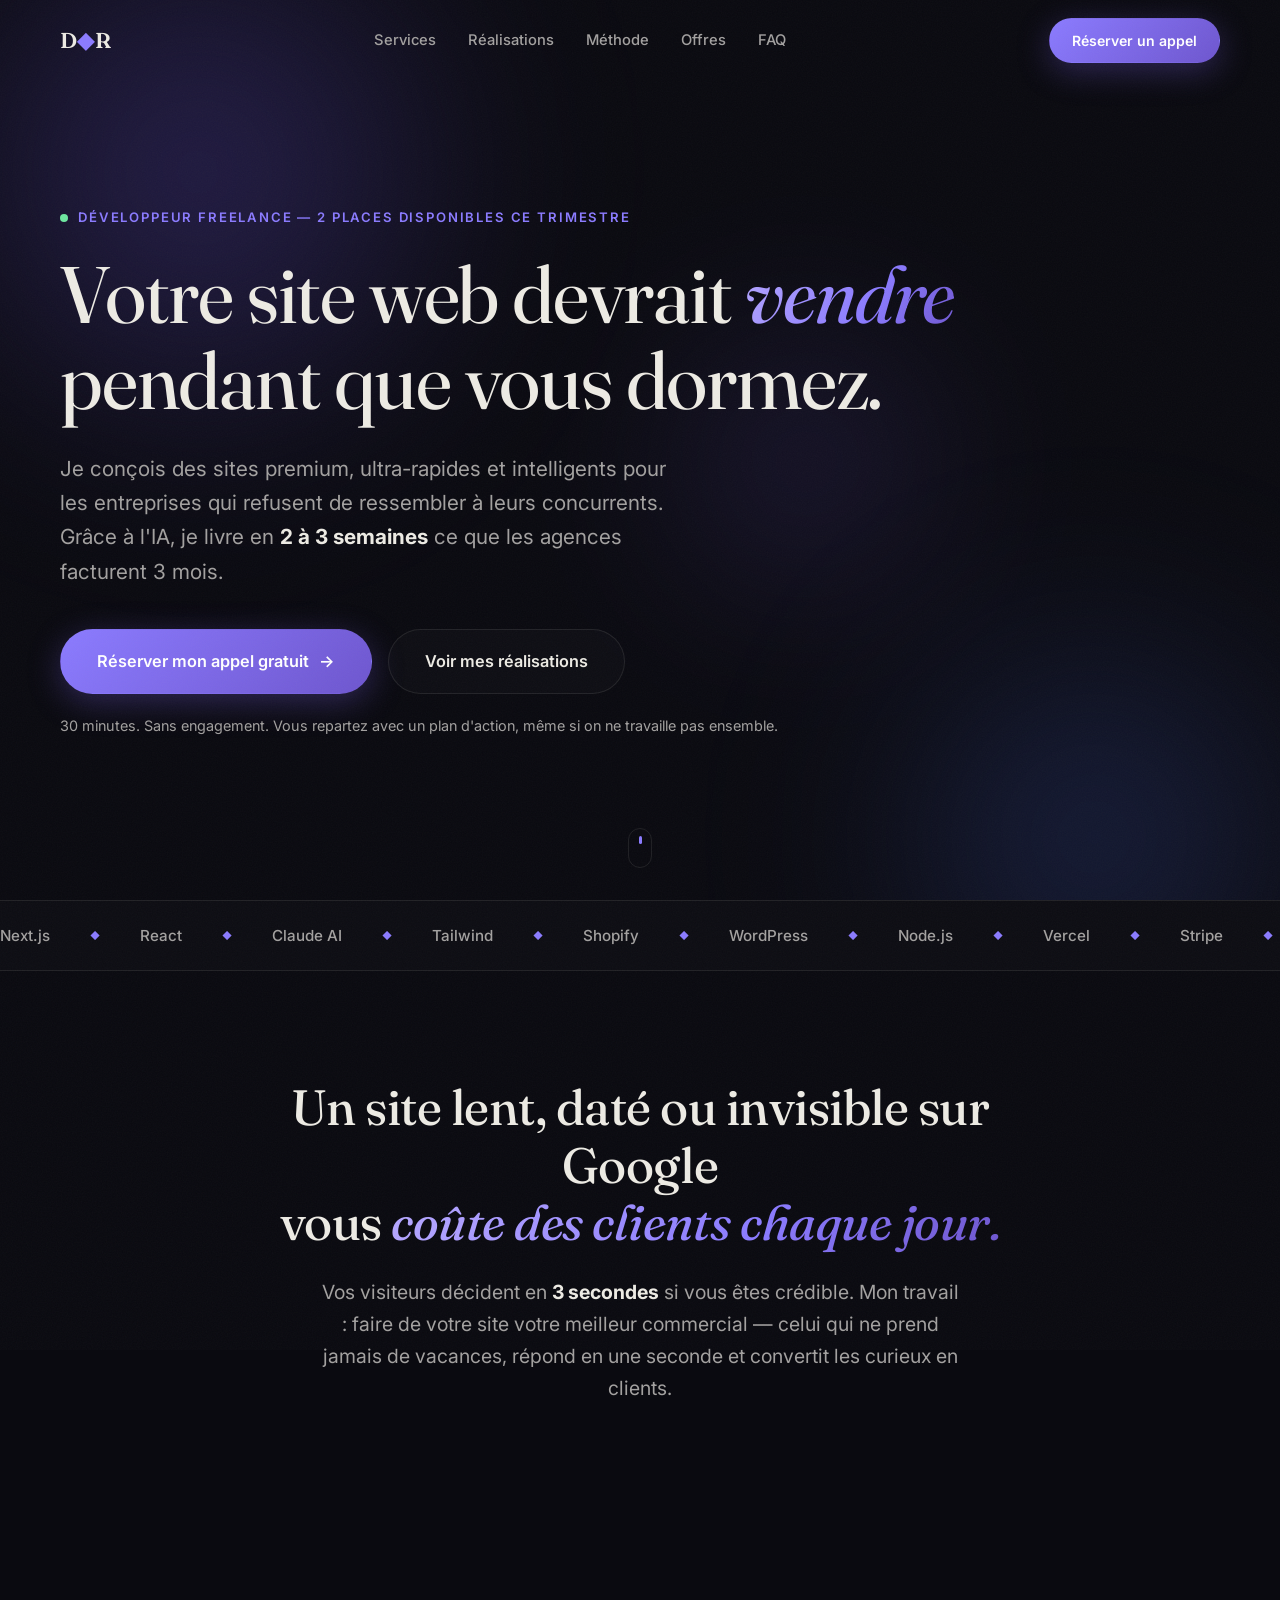
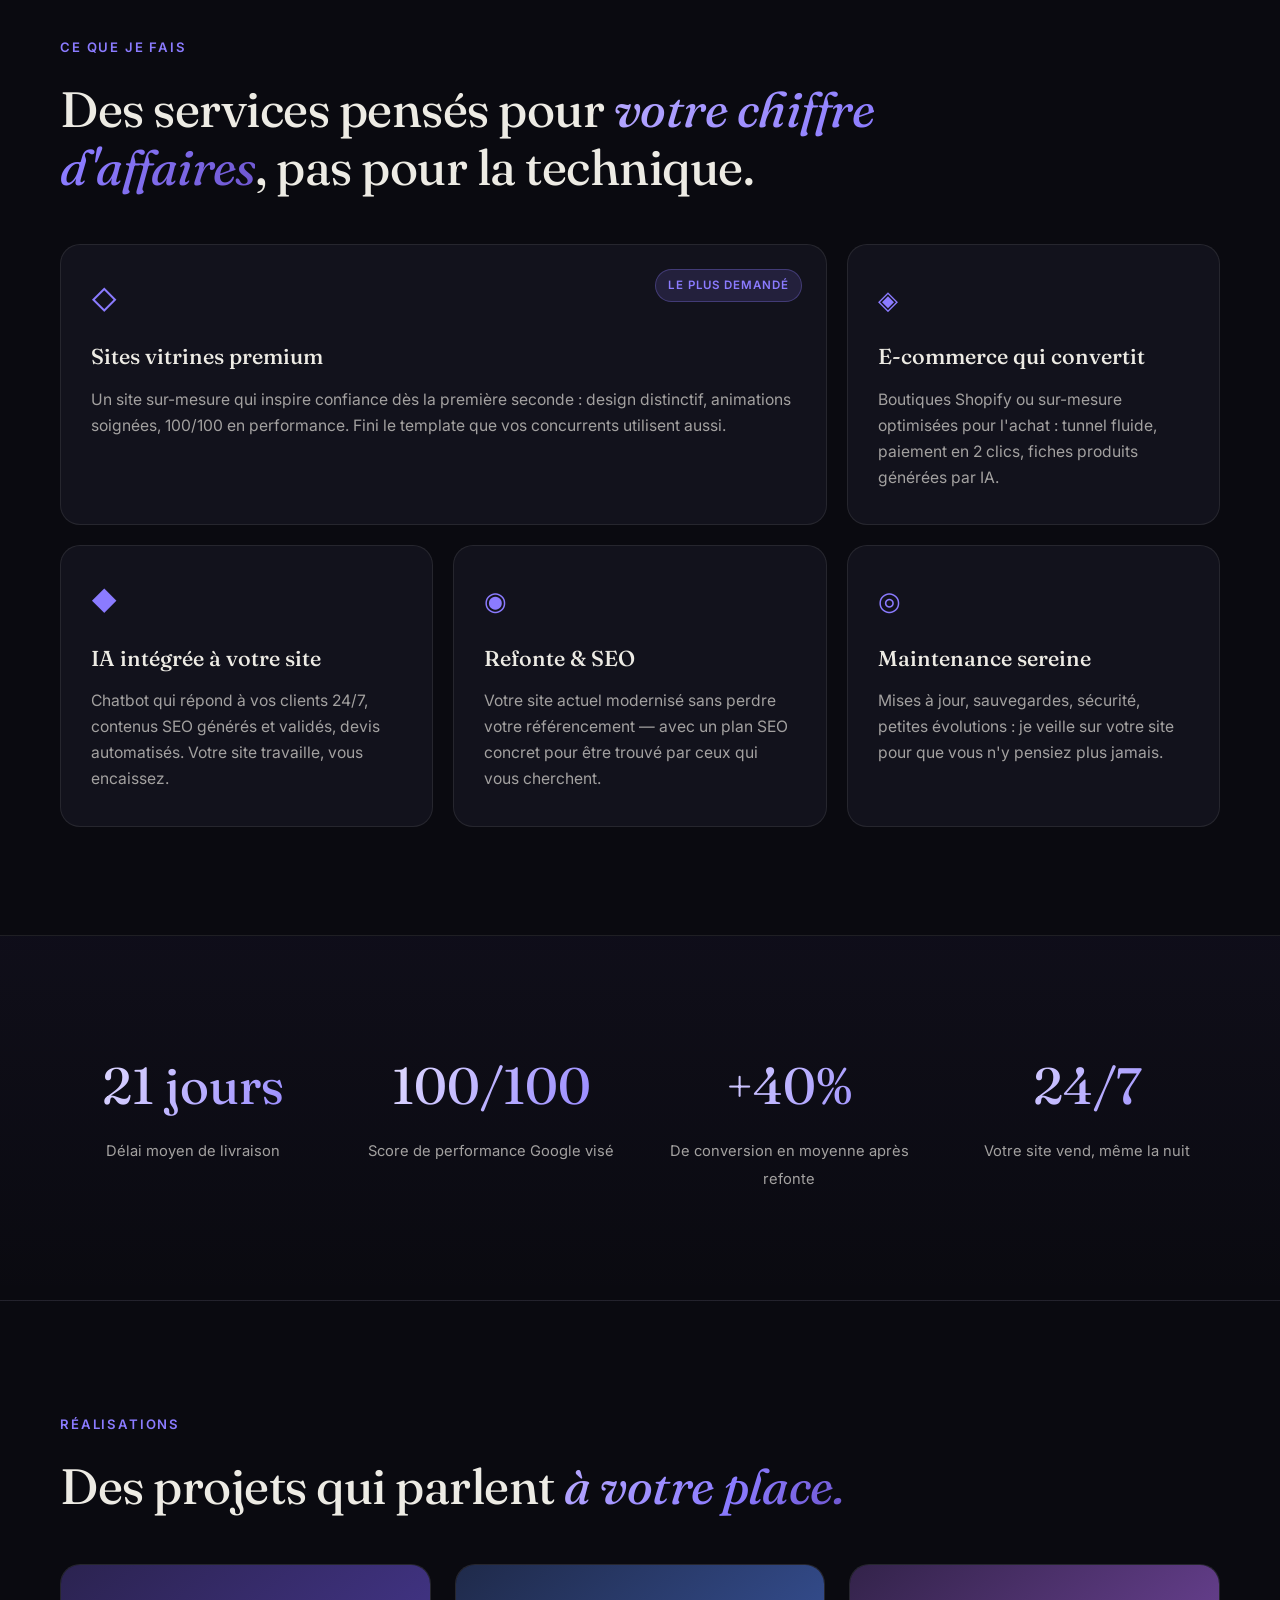
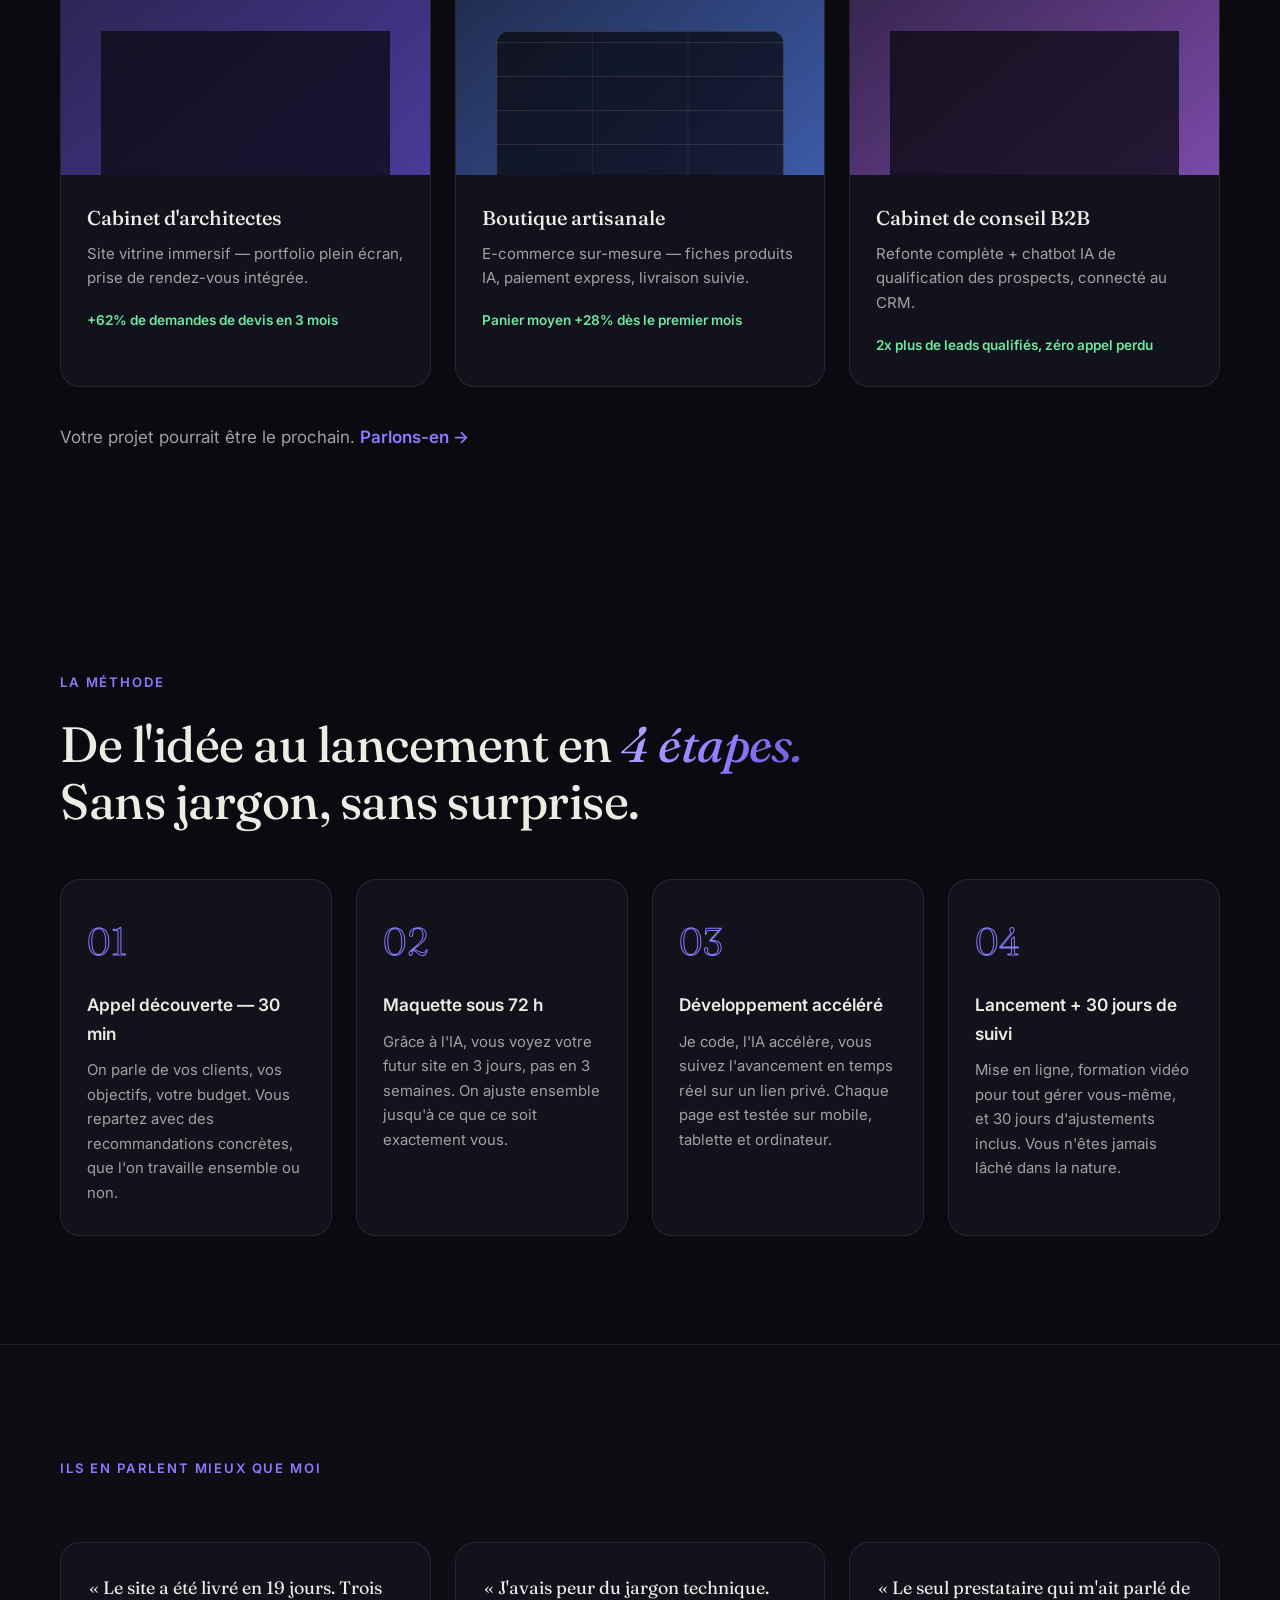
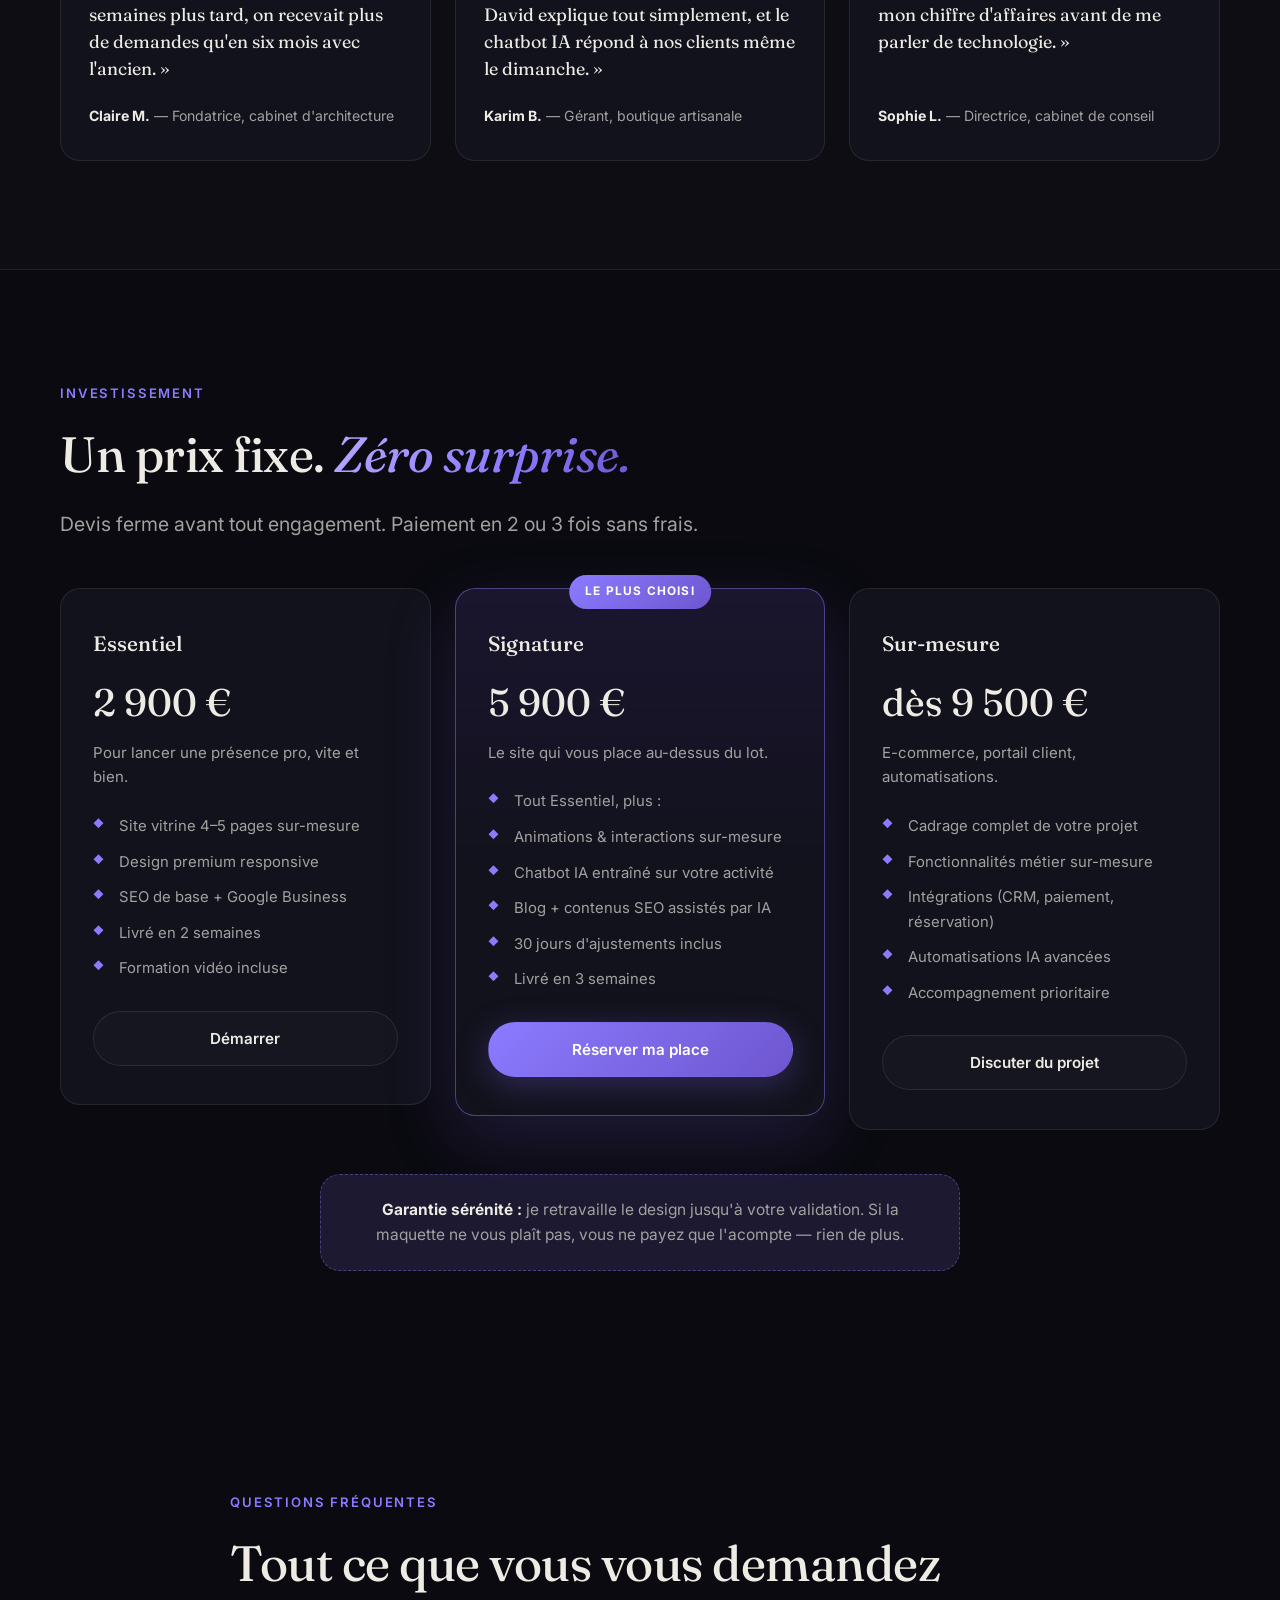
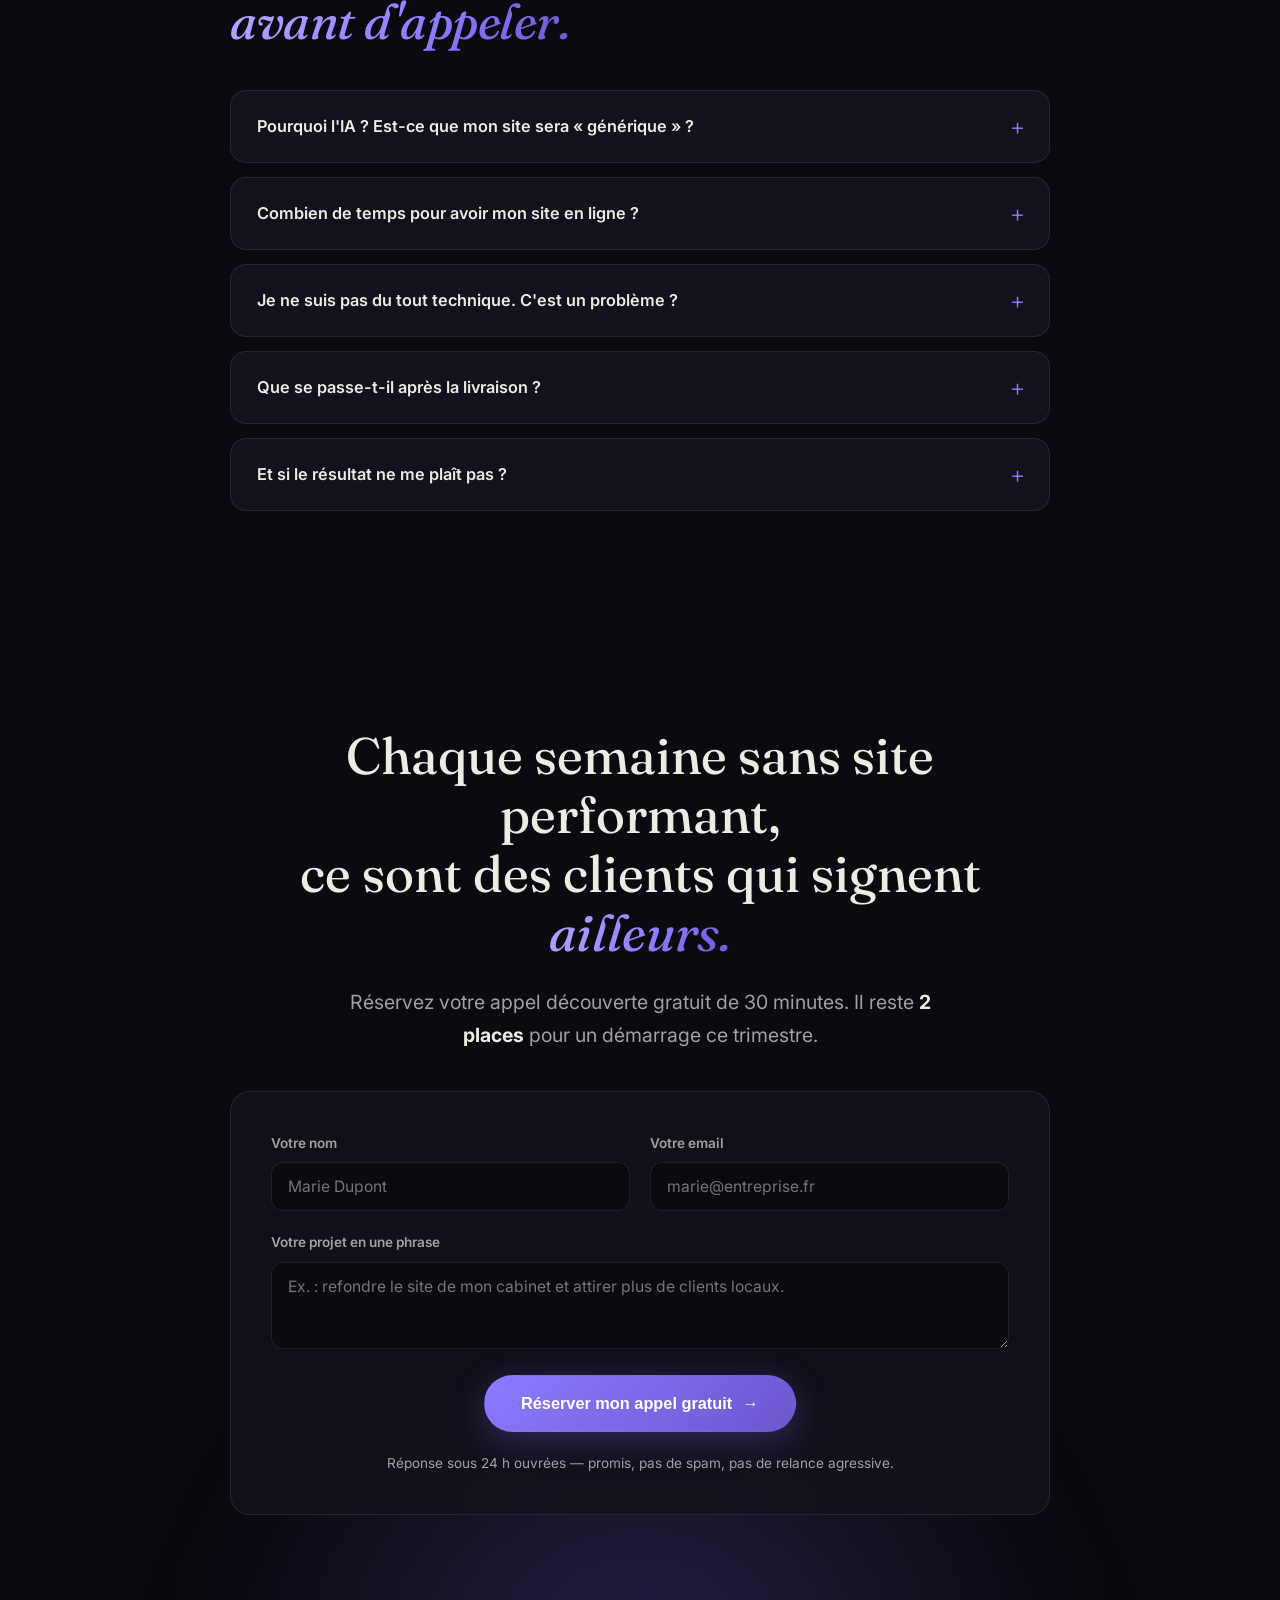
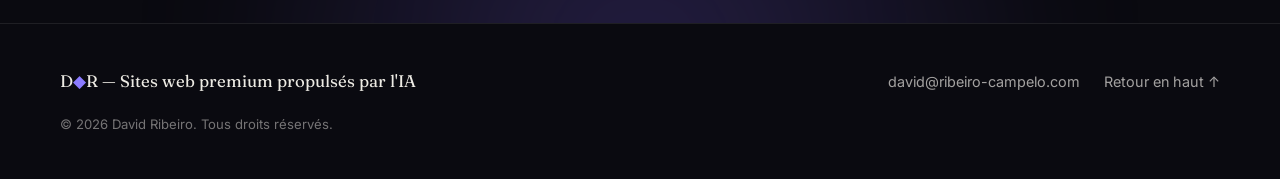
==== index.html @ 06454209 "Site vitrine premium pour freelance dev IA One-page statique (HTML/CSS/JS, zéro dépendance) : hero a" ====
<!DOCTYPE html>
<html lang="fr">
<head>
  <meta charset="UTF-8">
  <meta name="viewport" content="width=device-width, initial-scale=1.0">
  <title>David Ribeiro — Sites web premium propulsés par l'IA</title>
  <meta name="description" content="Développeur freelance. Je conçois des sites web premium, rapides et intelligents grâce à l'IA — livrés en 2 à 3 semaines. Réservez votre appel gratuit.">
  <meta property="og:title" content="David Ribeiro — Sites web premium propulsés par l'IA">
  <meta property="og:description" content="Des sites qui vendent pendant que vous dormez. Livrés en 2 à 3 semaines grâce à l'IA.">
  <meta property="og:type" content="website">
  <link rel="preconnect" href="https://fonts.googleapis.com">
  <link rel="preconnect" href="https://fonts.gstatic.com" crossorigin>
  <link href="https://fonts.googleapis.com/css2?family=Fraunces:ital,opsz,wght@0,9..144,300..700;1,9..144,300..700&family=Inter:wght@400;500;600;700&display=swap" rel="stylesheet">
  <link rel="stylesheet" href="styles.css">
  <link rel="icon" href="data:image/svg+xml,<svg xmlns='http://www.w3.org/2000/svg' viewBox='0 0 100 100'><text y='.9em' font-size='90'>◆</text></svg>">
</head>
<body>

  <div class="cursor-dot" aria-hidden="true"></div>
  <div class="grain" aria-hidden="true"></div>
  <div class="scroll-progress" aria-hidden="true"></div>

  <!-- ══════════════ NAVIGATION ══════════════ -->
  <header class="nav" id="nav">
    <div class="nav__inner">
      <a href="#top" class="nav__logo">D<span class="accent">◆</span>R</a>
      <nav class="nav__links" aria-label="Navigation principale">
        <a href="#services">Services</a>
        <a href="#realisations">Réalisations</a>
        <a href="#process">Méthode</a>
        <a href="#offres">Offres</a>
        <a href="#faq">FAQ</a>
      </nav>
      <a href="#contact" class="btn btn--small btn--primary magnetic">Réserver un appel</a>
      <button class="nav__burger" id="burger" aria-label="Menu" aria-expanded="false">
        <span></span><span></span>
      </button>
    </div>
  </header>

  <div class="mobile-menu" id="mobileMenu">
    <a href="#services">Services</a>
    <a href="#realisations">Réalisations</a>
    <a href="#process">Méthode</a>
    <a href="#offres">Offres</a>
    <a href="#faq">FAQ</a>
    <a href="#contact" class="btn btn--primary">Réserver un appel</a>
  </div>

  <main id="top">

    <!-- ══════════════ 1. HERO ══════════════ -->
    <section class="hero">
      <div class="hero__aurora" aria-hidden="true">
        <div class="aurora aurora--1"></div>
        <div class="aurora aurora--2"></div>
        <div class="aurora aurora--3"></div>
      </div>
      <div class="container hero__content">
        <p class="eyebrow reveal">
          <span class="pulse-dot" aria-hidden="true"></span>
          Développeur freelance — 2 places disponibles ce trimestre
        </p>
        <h1 class="hero__title reveal">
          Votre site web devrait <em>vendre</em><br>
          pendant que vous dormez.
        </h1>
        <p class="hero__sub reveal">
          Je conçois des sites premium, ultra-rapides et intelligents pour les entreprises
          qui refusent de ressembler à leurs concurrents. Grâce à l'IA, je livre en
          <strong>2 à 3 semaines</strong> ce que les agences facturent 3 mois.
        </p>
        <div class="hero__cta reveal">
          <a href="#contact" class="btn btn--primary btn--large magnetic">
            Réserver mon appel gratuit
            <span class="btn__arrow" aria-hidden="true">→</span>
          </a>
          <a href="#realisations" class="btn btn--ghost btn--large magnetic">Voir mes réalisations</a>
        </div>
        <p class="hero__note reveal">30 minutes. Sans engagement. Vous repartez avec un plan d'action, même si on ne travaille pas ensemble.</p>
      </div>
      <div class="hero__scroll-hint" aria-hidden="true"><span></span></div>
    </section>

    <!-- ══════════════ 2. BARRE DE PREUVE ══════════════ -->
    <section class="proofbar">
      <div class="marquee" aria-hidden="true">
        <div class="marquee__track">
          <span>Next.js</span><i>◆</i><span>React</span><i>◆</i><span>Claude&nbsp;AI</span><i>◆</i>
          <span>Tailwind</span><i>◆</i><span>Shopify</span><i>◆</i><span>WordPress</span><i>◆</i>
          <span>Node.js</span><i>◆</i><span>Vercel</span><i>◆</i><span>Stripe</span><i>◆</i>
          <span>Next.js</span><i>◆</i><span>React</span><i>◆</i><span>Claude&nbsp;AI</span><i>◆</i>
          <span>Tailwind</span><i>◆</i><span>Shopify</span><i>◆</i><span>WordPress</span><i>◆</i>
          <span>Node.js</span><i>◆</i><span>Vercel</span><i>◆</i><span>Stripe</span><i>◆</i>
        </div>
      </div>
    </section>

    <!-- ══════════════ 3. PROBLÈME / PROMESSE ══════════════ -->
    <section class="section problem">
      <div class="container container--narrow">
        <h2 class="section__title reveal">
          Un site lent, daté ou invisible sur Google<br>
          vous <em>coûte des clients chaque jour.</em>
        </h2>
        <p class="section__lead reveal">
          Vos visiteurs décident en <strong>3 secondes</strong> si vous êtes crédible.
          Mon travail : faire de votre site votre meilleur commercial — celui qui ne prend
          jamais de vacances, répond en une seconde et convertit les curieux en clients.
        </p>
      </div>
    </section>

    <!-- ══════════════ 4. SERVICES (BENTO) ══════════════ -->
    <section class="section" id="services">
      <div class="container">
        <p class="eyebrow reveal">Ce que je fais</p>
        <h2 class="section__title reveal">Des services pensés pour <em>votre chiffre d'affaires</em>, pas pour la technique.</h2>
        <div class="bento">
          <article class="bento__card bento__card--large tilt reveal">
            <div class="bento__icon" aria-hidden="true">◇</div>
            <h3>Sites vitrines premium</h3>
            <p>Un site sur-mesure qui inspire confiance dès la première seconde : design distinctif, animations soignées, 100/100 en performance. Fini le template que vos concurrents utilisent aussi.</p>
            <span class="bento__tag">Le plus demandé</span>
          </article>
          <article class="bento__card tilt reveal">
            <div class="bento__icon" aria-hidden="true">◈</div>
            <h3>E-commerce qui convertit</h3>
            <p>Boutiques Shopify ou sur-mesure optimisées pour l'achat : tunnel fluide, paiement en 2 clics, fiches produits générées par IA.</p>
          </article>
          <article class="bento__card tilt reveal">
            <div class="bento__icon" aria-hidden="true">◆</div>
            <h3>IA intégrée à votre site</h3>
            <p>Chatbot qui répond à vos clients 24/7, contenus SEO générés et validés, devis automatisés. Votre site travaille, vous encaissez.</p>
          </article>
          <article class="bento__card tilt reveal">
            <div class="bento__icon" aria-hidden="true">◉</div>
            <h3>Refonte &amp; SEO</h3>
            <p>Votre site actuel modernisé sans perdre votre référencement — avec un plan SEO concret pour être trouvé par ceux qui vous cherchent.</p>
          </article>
          <article class="bento__card tilt reveal">
            <div class="bento__icon" aria-hidden="true">◎</div>
            <h3>Maintenance sereine</h3>
            <p>Mises à jour, sauvegardes, sécurité, petites évolutions : je veille sur votre site pour que vous n'y pensiez plus jamais.</p>
          </article>
        </div>
      </div>
    </section>

    <!-- ══════════════ 5. RÉSULTATS / CHIFFRES ══════════════ -->
    <section class="section stats">
      <div class="container">
        <div class="stats__grid">
          <div class="stat reveal">
            <span class="stat__number" data-count="21" data-suffix=" jours">0</span>
            <span class="stat__label">Délai moyen de livraison</span>
          </div>
          <div class="stat reveal">
            <span class="stat__number" data-count="100" data-suffix="/100">0</span>
            <span class="stat__label">Score de performance Google visé</span>
          </div>
          <div class="stat reveal">
            <span class="stat__number" data-count="40" data-prefix="+" data-suffix="%">0</span>
            <span class="stat__label">De conversion en moyenne après refonte</span>
          </div>
          <div class="stat reveal">
            <span class="stat__number" data-count="24" data-suffix="/7">0</span>
            <span class="stat__label">Votre site vend, même la nuit</span>
          </div>
        </div>
      </div>
    </section>

    <!-- ══════════════ 6. RÉALISATIONS ══════════════ -->
    <section class="section" id="realisations">
      <div class="container">
        <p class="eyebrow reveal">Réalisations</p>
        <h2 class="section__title reveal">Des projets qui parlent <em>à votre place.</em></h2>
        <div class="works">
          <a href="#contact" class="work tilt reveal">
            <div class="work__visual work__visual--1">
              <span class="work__mock" aria-hidden="true"></span>
            </div>
            <div class="work__info">
              <h3>Cabinet d'architectes</h3>
              <p>Site vitrine immersif — portfolio plein écran, prise de rendez-vous intégrée.</p>
              <span class="work__result">+62% de demandes de devis en 3 mois</span>
            </div>
          </a>
          <a href="#contact" class="work tilt reveal">
            <div class="work__visual work__visual--2">
              <span class="work__mock" aria-hidden="true"></span>
            </div>
            <div class="work__info">
              <h3>Boutique artisanale</h3>
              <p>E-commerce sur-mesure — fiches produits IA, paiement express, livraison suivie.</p>
              <span class="work__result">Panier moyen +28% dès le premier mois</span>
            </div>
          </a>
          <a href="#contact" class="work tilt reveal">
            <div class="work__visual work__visual--3">
              <span class="work__mock" aria-hidden="true"></span>
            </div>
            <div class="work__info">
              <h3>Cabinet de conseil B2B</h3>
              <p>Refonte complète + chatbot IA de qualification des prospects, connecté au CRM.</p>
              <span class="work__result">2x plus de leads qualifiés, zéro appel perdu</span>
            </div>
          </a>
        </div>
        <p class="works__note reveal">Votre projet pourrait être le prochain. <a href="#contact">Parlons-en →</a></p>
      </div>
    </section>

    <!-- ══════════════ 7. MÉTHODE ══════════════ -->
    <section class="section" id="process">
      <div class="container">
        <p class="eyebrow reveal">La méthode</p>
        <h2 class="section__title reveal">De l'idée au lancement en <em>4 étapes.</em> Sans jargon, sans surprise.</h2>
        <ol class="steps">
          <li class="step reveal">
            <span class="step__num">01</span>
            <h3>Appel découverte — 30 min</h3>
            <p>On parle de vos clients, vos objectifs, votre budget. Vous repartez avec des recommandations concrètes, que l'on travaille ensemble ou non.</p>
          </li>
          <li class="step reveal">
            <span class="step__num">02</span>
            <h3>Maquette sous 72 h</h3>
            <p>Grâce à l'IA, vous voyez votre futur site en 3 jours, pas en 3 semaines. On ajuste ensemble jusqu'à ce que ce soit exactement vous.</p>
          </li>
          <li class="step reveal">
            <span class="step__num">03</span>
            <h3>Développement accéléré</h3>
            <p>Je code, l'IA accélère, vous suivez l'avancement en temps réel sur un lien privé. Chaque page est testée sur mobile, tablette et ordinateur.</p>
          </li>
          <li class="step reveal">
            <span class="step__num">04</span>
            <h3>Lancement + 30 jours de suivi</h3>
            <p>Mise en ligne, formation vidéo pour tout gérer vous-même, et 30 jours d'ajustements inclus. Vous n'êtes jamais lâché dans la nature.</p>
          </li>
        </ol>
      </div>
    </section>

    <!-- ══════════════ 8. TÉMOIGNAGES ══════════════ -->
    <section class="section testimonials">
      <div class="container">
        <p class="eyebrow reveal">Ils en parlent mieux que moi</p>
        <div class="quotes">
          <blockquote class="quote reveal">
            <p>« Le site a été livré en 19 jours. Trois semaines plus tard, on recevait plus de demandes qu'en six mois avec l'ancien. »</p>
            <footer><strong>Claire M.</strong> — Fondatrice, cabinet d'architecture</footer>
          </blockquote>
          <blockquote class="quote reveal">
            <p>« J'avais peur du jargon technique. David explique tout simplement, et le chatbot IA répond à nos clients même le dimanche. »</p>
            <footer><strong>Karim B.</strong> — Gérant, boutique artisanale</footer>
          </blockquote>
          <blockquote class="quote reveal">
            <p>« Le seul prestataire qui m'ait parlé de mon chiffre d'affaires avant de me parler de technologie. »</p>
            <footer><strong>Sophie L.</strong> — Directrice, cabinet de conseil</footer>
          </blockquote>
        </div>
      </div>
    </section>

    <!-- ══════════════ 9. OFFRES ══════════════ -->
    <section class="section" id="offres">
      <div class="container">
        <p class="eyebrow reveal">Investissement</p>
        <h2 class="section__title reveal">Un prix fixe. <em>Zéro surprise.</em></h2>
        <p class="section__lead reveal">Devis ferme avant tout engagement. Paiement en 2 ou 3 fois sans frais.</p>
        <div class="pricing">
          <article class="price-card reveal">
            <h3>Essentiel</h3>
            <p class="price-card__price">2 900 €</p>
            <p class="price-card__desc">Pour lancer une présence pro, vite et bien.</p>
            <ul>
              <li>Site vitrine 4–5 pages sur-mesure</li>
              <li>Design premium responsive</li>
              <li>SEO de base + Google Business</li>
              <li>Livré en 2 semaines</li>
              <li>Formation vidéo incluse</li>
            </ul>
            <a href="#contact" class="btn btn--ghost magnetic">Démarrer</a>
          </article>
          <article class="price-card price-card--featured reveal">
            <span class="price-card__badge">Le plus choisi</span>
            <h3>Signature</h3>
            <p class="price-card__price">5 900 €</p>
            <p class="price-card__desc">Le site qui vous place au-dessus du lot.</p>
            <ul>
              <li>Tout Essentiel, plus :</li>
              <li>Animations &amp; interactions sur-mesure</li>
              <li>Chatbot IA entraîné sur votre activité</li>
              <li>Blog + contenus SEO assistés par IA</li>
              <li>30 jours d'ajustements inclus</li>
              <li>Livré en 3 semaines</li>
            </ul>
            <a href="#contact" class="btn btn--primary magnetic">Réserver ma place</a>
          </article>
          <article class="price-card reveal">
            <h3>Sur-mesure</h3>
            <p class="price-card__price">dès 9 500 €</p>
            <p class="price-card__desc">E-commerce, portail client, automatisations.</p>
            <ul>
              <li>Cadrage complet de votre projet</li>
              <li>Fonctionnalités métier sur-mesure</li>
              <li>Intégrations (CRM, paiement, réservation)</li>
              <li>Automatisations IA avancées</li>
              <li>Accompagnement prioritaire</li>
            </ul>
            <a href="#contact" class="btn btn--ghost magnetic">Discuter du projet</a>
          </article>
        </div>
        <p class="guarantee reveal">
          <strong>Garantie sérénité :</strong> je retravaille le design jusqu'à votre validation.
          Si la maquette ne vous plaît pas, vous ne payez que l'acompte — rien de plus.
        </p>
      </div>
    </section>

    <!-- ══════════════ 10. FAQ ══════════════ -->
    <section class="section" id="faq">
      <div class="container container--narrow">
        <p class="eyebrow reveal">Questions fréquentes</p>
        <h2 class="section__title reveal">Tout ce que vous vous demandez <em>avant d'appeler.</em></h2>
        <div class="faq reveal">
          <details class="faq__item">
            <summary>Pourquoi l'IA ? Est-ce que mon site sera « générique » ?</summary>
            <p>Non — c'est l'inverse. L'IA me fait gagner du temps sur le code répétitif et les contenus, que je réinvestis dans ce qui rend votre site unique : le design, la stratégie et vos textes. Chaque site est conçu sur-mesure, relu et validé par un humain : moi.</p>
          </details>
          <details class="faq__item">
            <summary>Combien de temps pour avoir mon site en ligne ?</summary>
            <p>2 à 3 semaines pour un site vitrine, 4 à 6 pour un e-commerce ou un projet sur-mesure. Vous voyez une première maquette sous 72 h après notre appel de cadrage.</p>
          </details>
          <details class="faq__item">
            <summary>Je ne suis pas du tout technique. C'est un problème ?</summary>
            <p>C'est même mon client préféré. Je m'occupe de tout — nom de domaine, hébergement, emails, mise en ligne — et je vous forme en vidéo pour que vous puissiez modifier vos textes et photos en autonomie.</p>
          </details>
          <details class="faq__item">
            <summary>Que se passe-t-il après la livraison ?</summary>
            <p>30 jours d'ajustements sont inclus dans les offres Signature et Sur-mesure. Ensuite, vous êtes libre : gérer seul, ou me confier la maintenance à partir de 90 €/mois.</p>
          </details>
          <details class="faq__item">
            <summary>Et si le résultat ne me plaît pas ?</summary>
            <p>Le design est validé par vous <em>avant</em> le développement, et je le retravaille jusqu'à votre accord. Si on n'y arrive pas à l'étape maquette, on s'arrête là et vous ne payez que l'acompte.</p>
          </details>
        </div>
      </div>
    </section>

    <!-- ══════════════ 11. CTA FINAL / CONTACT ══════════════ -->
    <section class="section cta" id="contact">
      <div class="cta__aurora" aria-hidden="true"></div>
      <div class="container container--narrow">
        <h2 class="cta__title reveal">Chaque semaine sans site performant,<br>ce sont des clients qui signent <em>ailleurs.</em></h2>
        <p class="section__lead reveal">
          Réservez votre appel découverte gratuit de 30 minutes.
          Il reste <strong>2 places</strong> pour un démarrage ce trimestre.
        </p>
        <form class="contact-form reveal" id="contactForm" action="mailto:david@ribeiro-campelo.com" method="post" enctype="text/plain">
          <div class="contact-form__row">
            <label>
              <span>Votre nom</span>
              <input type="text" name="nom" placeholder="Marie Dupont" required>
            </label>
            <label>
              <span>Votre email</span>
              <input type="email" name="email" placeholder="marie@entreprise.fr" required>
            </label>
          </div>
          <label>
            <span>Votre projet en une phrase</span>
            <textarea name="message" rows="3" placeholder="Ex. : refondre le site de mon cabinet et attirer plus de clients locaux." required></textarea>
          </label>
          <button type="submit" class="btn btn--primary btn--large magnetic">
            Réserver mon appel gratuit <span class="btn__arrow" aria-hidden="true">→</span>
          </button>
          <p class="contact-form__note">Réponse sous 24 h ouvrées — promis, pas de spam, pas de relance agressive.</p>
        </form>
      </div>
    </section>

  </main>

  <!-- ══════════════ FOOTER ══════════════ -->
  <footer class="footer">
    <div class="container footer__inner">
      <p class="footer__logo">D<span class="accent">◆</span>R — Sites web premium propulsés par l'IA</p>
      <nav class="footer__links" aria-label="Liens de pied de page">
        <a href="mailto:david@ribeiro-campelo.com">david@ribeiro-campelo.com</a>
        <a href="#top">Retour en haut ↑</a>
      </nav>
      <p class="footer__legal">© 2026 David Ribeiro. Tous droits réservés.</p>
    </div>
  </footer>

  <script src="script.js"></script>
</body>
</html>
---- styles.css ----
/* ═══════════════════════════════════════════════════
   D◆R — Design system
   Palette : nuit profonde + iris électrique + ivoire
   Typo    : Fraunces (display) / Inter (UI & texte)
   ═══════════════════════════════════════════════════ */

:root {
  --bg: #0a0a10;
  --surface: #12121c;
  --surface-2: #181826;
  --line: rgba(237, 235, 228, 0.09);
  --text: #edebe4;
  --text-dim: #a3a1a0;
  --accent: #8b7bff;
  --accent-strong: #6e56cf;
  --accent-soft: rgba(139, 123, 255, 0.14);
  --glow: rgba(110, 86, 207, 0.35);
  --radius: 20px;
  --font-display: "Fraunces", Georgia, serif;
  --font-body: "Inter", -apple-system, BlinkMacSystemFont, "Segoe UI", sans-serif;
  --ease: cubic-bezier(0.22, 1, 0.36, 1);
}

* { margin: 0; padding: 0; box-sizing: border-box; }

html { scroll-behavior: smooth; }

body {
  background: var(--bg);
  color: var(--text);
  font-family: var(--font-body);
  font-size: 17px;
  line-height: 1.65;
  -webkit-font-smoothing: antialiased;
  overflow-x: hidden;
}

::selection { background: var(--accent-strong); color: #fff; }

img { max-width: 100%; display: block; }
a { color: inherit; }

.container {
  width: min(1160px, 92vw);
  margin-inline: auto;
}
.container--narrow { width: min(820px, 92vw); }

.accent { color: var(--accent); }
em {
  font-style: italic;
  background: linear-gradient(120deg, #b7a9ff, #8b7bff 60%, #6e56cf);
  -webkit-background-clip: text;
  background-clip: text;
  -webkit-text-fill-color: transparent;
}

/* ── Grain & curseur ─────────────────────────────── */
.grain {
  position: fixed; inset: -50%;
  pointer-events: none; z-index: 999;
  opacity: 0.035;
  background-image: url("data:image/svg+xml,%3Csvg xmlns='http://www.w3.org/2000/svg' width='300' height='300'%3E%3Cfilter id='n'%3E%3CfeTurbulence type='fractalNoise' baseFrequency='0.8' numOctaves='3'/%3E%3C/filter%3E%3Crect width='100%25' height='100%25' filter='url(%23n)'/%3E%3C/svg%3E");
  animation: grain 8s steps(10) infinite;
}
@keyframes grain {
  0%, 100% { transform: translate(0, 0); }
  20% { transform: translate(-3%, 2%); }
  40% { transform: translate(2%, -3%); }
  60% { transform: translate(-2%, -2%); }
  80% { transform: translate(3%, 3%); }
}

.cursor-dot {
  position: fixed; top: 0; left: 0;
  width: 28px; height: 28px;
  border: 1.5px solid var(--accent);
  border-radius: 50%;
  pointer-events: none; z-index: 1000;
  transform: translate(-50%, -50%);
  transition: width 0.25s var(--ease), height 0.25s var(--ease), opacity 0.3s, background 0.25s;
  opacity: 0;
}
.cursor-dot.is-visible { opacity: 0.8; }
.cursor-dot.is-hovering {
  width: 56px; height: 56px;
  background: var(--accent-soft);
  border-color: transparent;
}
@media (hover: none) { .cursor-dot { display: none; } }

.scroll-progress {
  position: fixed; top: 0; left: 0; height: 2px; width: 0;
  background: linear-gradient(90deg, var(--accent-strong), var(--accent));
  z-index: 1001;
}

/* ── Navigation ──────────────────────────────────── */
.nav {
  position: fixed; top: 0; left: 0; right: 0; z-index: 100;
  transition: background 0.4s, border-color 0.4s, backdrop-filter 0.4s;
  border-bottom: 1px solid transparent;
}
.nav.is-scrolled {
  background: rgba(10, 10, 16, 0.72);
  backdrop-filter: blur(16px);
  -webkit-backdrop-filter: blur(16px);
  border-color: var(--line);
}
.nav__inner {
  width: min(1160px, 92vw);
  margin-inline: auto;
  display: flex; align-items: center; justify-content: space-between;
  padding-block: 18px;
}
.nav__logo {
  font-family: var(--font-display);
  font-weight: 600; font-size: 1.35rem;
  text-decoration: none; letter-spacing: 0.02em;
}
.nav__links { display: flex; gap: 32px; }
.nav__links a {
  text-decoration: none; font-size: 0.92rem; font-weight: 500;
  color: var(--text-dim);
  transition: color 0.25s;
}
.nav__links a:hover { color: var(--text); }

.nav__burger {
  display: none;
  background: none; border: none; cursor: pointer;
  flex-direction: column; gap: 6px; padding: 8px;
}
.nav__burger span {
  display: block; width: 24px; height: 2px;
  background: var(--text);
  transition: transform 0.3s var(--ease);
}
.nav__burger[aria-expanded="true"] span:first-child { transform: translateY(4px) rotate(45deg); }
.nav__burger[aria-expanded="true"] span:last-child { transform: translateY(-4px) rotate(-45deg); }

.mobile-menu {
  position: fixed; inset: 0; z-index: 99;
  background: rgba(10, 10, 16, 0.97);
  display: flex; flex-direction: column;
  align-items: center; justify-content: center; gap: 28px;
  opacity: 0; pointer-events: none;
  transition: opacity 0.35s;
}
.mobile-menu.is-open { opacity: 1; pointer-events: auto; }
.mobile-menu a {
  text-decoration: none; font-size: 1.4rem; font-weight: 500;
  font-family: var(--font-display);
}

/* ── Boutons ─────────────────────────────────────── */
.btn {
  display: inline-flex; align-items: center; gap: 10px;
  padding: 14px 28px;
  border-radius: 100px;
  font-weight: 600; font-size: 0.95rem;
  text-decoration: none;
  border: 1px solid transparent;
  cursor: pointer;
  transition: transform 0.3s var(--ease), box-shadow 0.3s, background 0.3s, border-color 0.3s;
  will-change: transform;
}
.btn--primary {
  background: linear-gradient(135deg, #8b7bff, #6e56cf);
  color: #fff;
  box-shadow: 0 8px 32px var(--glow);
}
.btn--primary:hover { box-shadow: 0 12px 44px var(--glow); }
.btn--ghost {
  border-color: var(--line);
  color: var(--text);
  background: rgba(255, 255, 255, 0.02);
}
.btn--ghost:hover { border-color: var(--accent); background: var(--accent-soft); }
.btn--large { padding: 18px 36px; font-size: 1.02rem; }
.btn--small { padding: 10px 22px; font-size: 0.88rem; }
.btn__arrow { transition: transform 0.3s var(--ease); }
.btn:hover .btn__arrow { transform: translateX(4px); }

/* ── Typo commune sections ───────────────────────── */
.section { padding-block: clamp(80px, 12vh, 140px); }

.eyebrow {
  display: inline-flex; align-items: center; gap: 10px;
  font-size: 0.82rem; font-weight: 600;
  letter-spacing: 0.14em; text-transform: uppercase;
  color: var(--accent);
  margin-bottom: 22px;
}
.pulse-dot {
  width: 8px; height: 8px; border-radius: 50%;
  background: #6ee7a0;
  box-shadow: 0 0 0 0 rgba(110, 231, 160, 0.5);
  animation: pulse 2s infinite;
}
@keyframes pulse {
  0% { box-shadow: 0 0 0 0 rgba(110, 231, 160, 0.5); }
  70% { box-shadow: 0 0 0 10px rgba(110, 231, 160, 0); }
  100% { box-shadow: 0 0 0 0 rgba(110, 231, 160, 0); }
}

.section__title {
  font-family: var(--font-display);
  font-weight: 450;
  font-size: clamp(1.9rem, 4.2vw, 3.1rem);
  line-height: 1.16;
  letter-spacing: -0.01em;
  margin-bottom: 24px;
  max-width: 850px;
}
.section__lead {
  font-size: clamp(1.05rem, 1.6vw, 1.22rem);
  color: var(--text-dim);
  max-width: 640px;
  margin-bottom: 12px;
}
.section__lead strong { color: var(--text); }

/* ── Hero ────────────────────────────────────────── */
.hero {
  position: relative;
  min-height: 100svh;
  display: flex; align-items: center;
  padding-top: 120px; padding-bottom: 80px;
  overflow: hidden;
}
.hero__aurora { position: absolute; inset: 0; overflow: hidden; }
.aurora {
  position: absolute;
  border-radius: 50%;
  filter: blur(90px);
  opacity: 0.5;
  animation: float 14s ease-in-out infinite alternate;
}
.aurora--1 {
  width: 55vw; height: 55vw;
  top: -20%; left: -12%;
  background: radial-gradient(circle, #4a3a99, transparent 65%);
}
.aurora--2 {
  width: 45vw; height: 45vw;
  bottom: -25%; right: -8%;
  background: radial-gradient(circle, #2a3a7a, transparent 65%);
  animation-delay: -5s;
}
.aurora--3 {
  width: 30vw; height: 30vw;
  top: 30%; right: 22%;
  background: radial-gradient(circle, #6e56cf, transparent 65%);
  opacity: 0.25;
  animation-delay: -9s;
}
@keyframes float {
  from { transform: translate(0, 0) scale(1); }
  to { transform: translate(4%, 6%) scale(1.08); }
}

.hero__content { position: relative; z-index: 2; }
.hero__title {
  font-family: var(--font-display);
  font-weight: 420;
  font-size: clamp(2.6rem, 6.6vw, 5rem);
  line-height: 1.08;
  letter-spacing: -0.015em;
  margin-bottom: 28px;
}
.hero__sub {
  font-size: clamp(1.08rem, 1.8vw, 1.3rem);
  color: var(--text-dim);
  max-width: 620px;
  margin-bottom: 40px;
}
.hero__sub strong { color: var(--text); }
.hero__cta { display: flex; flex-wrap: wrap; gap: 16px; margin-bottom: 20px; }
.hero__note { font-size: 0.9rem; color: var(--text-dim); opacity: 0.85; }

.hero__scroll-hint {
  position: absolute; bottom: 32px; left: 50%;
  transform: translateX(-50%);
  width: 24px; height: 40px;
  border: 1.5px solid var(--line);
  border-radius: 14px;
}
.hero__scroll-hint span {
  position: absolute; top: 7px; left: 50%;
  width: 3px; height: 8px;
  margin-left: -1.5px;
  border-radius: 3px;
  background: var(--accent);
  animation: scrollhint 1.8s ease-in-out infinite;
}
@keyframes scrollhint {
  0% { transform: translateY(0); opacity: 1; }
  70% { transform: translateY(14px); opacity: 0; }
  100% { transform: translateY(0); opacity: 0; }
}

/* ── Marquee ─────────────────────────────────────── */
.proofbar {
  border-block: 1px solid var(--line);
  padding-block: 22px;
  overflow: hidden;
  background: rgba(255, 255, 255, 0.012);
}
.marquee { overflow: hidden; }
.marquee__track {
  display: flex; align-items: center; gap: 40px;
  width: max-content;
  animation: marquee 28s linear infinite;
}
.marquee__track span {
  font-size: 0.95rem; font-weight: 500;
  color: var(--text-dim);
  white-space: nowrap;
}
.marquee__track i { color: var(--accent); font-style: normal; font-size: 0.6rem; }
@keyframes marquee {
  from { transform: translateX(0); }
  to { transform: translateX(-50%); }
}

/* ── Problème ────────────────────────────────────── */
.problem { text-align: center; }
.problem .section__lead { margin-inline: auto; }

/* ── Bento services ──────────────────────────────── */
.bento {
  display: grid;
  grid-template-columns: repeat(3, 1fr);
  gap: 20px;
  margin-top: 48px;
}
.bento__card {
  position: relative;
  background: var(--surface);
  border: 1px solid var(--line);
  border-radius: var(--radius);
  padding: 34px 30px;
  transition: border-color 0.35s, background 0.35s, transform 0.2s;
  overflow: hidden;
}
.bento__card::before {
  content: "";
  position: absolute; inset: 0;
  background: radial-gradient(500px circle at var(--mx, 50%) var(--my, 50%), rgba(139, 123, 255, 0.09), transparent 45%);
  opacity: 0;
  transition: opacity 0.35s;
  pointer-events: none;
}
.bento__card:hover { border-color: rgba(139, 123, 255, 0.35); }
.bento__card:hover::before { opacity: 1; }
.bento__card--large { grid-column: span 2; }
.bento__icon {
  font-size: 1.6rem; color: var(--accent);
  margin-bottom: 18px;
}
.bento__card h3 {
  font-family: var(--font-display);
  font-weight: 500;
  font-size: 1.35rem;
  margin-bottom: 12px;
}
.bento__card p { color: var(--text-dim); font-size: 0.98rem; }
.bento__tag {
  position: absolute; top: 24px; right: 24px;
  font-size: 0.72rem; font-weight: 600;
  letter-spacing: 0.08em; text-transform: uppercase;
  color: var(--accent);
  background: var(--accent-soft);
  border: 1px solid rgba(139, 123, 255, 0.3);
  padding: 6px 12px; border-radius: 100px;
}

/* ── Stats ───────────────────────────────────────── */
.stats {
  border-block: 1px solid var(--line);
  background: linear-gradient(180deg, rgba(110, 86, 207, 0.05), transparent);
}
.stats__grid {
  display: grid;
  grid-template-columns: repeat(4, 1fr);
  gap: 32px;
}
.stat { text-align: center; }
.stat__number {
  display: block;
  font-family: var(--font-display);
  font-weight: 450;
  font-size: clamp(2.2rem, 4vw, 3.4rem);
  background: linear-gradient(120deg, #ede9ff, #8b7bff);
  -webkit-background-clip: text;
  background-clip: text;
  -webkit-text-fill-color: transparent;
  margin-bottom: 8px;
}
.stat__label { font-size: 0.92rem; color: var(--text-dim); }

/* ── Réalisations ────────────────────────────────── */
.works {
  display: grid;
  grid-template-columns: repeat(3, 1fr);
  gap: 24px;
  margin-top: 48px;
}
.work {
  text-decoration: none;
  background: var(--surface);
  border: 1px solid var(--line);
  border-radius: var(--radius);
  overflow: hidden;
  transition: border-color 0.35s, transform 0.2s, box-shadow 0.35s;
}
.work:hover {
  border-color: rgba(139, 123, 255, 0.4);
  box-shadow: 0 20px 60px rgba(0, 0, 0, 0.4);
}
.work__visual {
  height: 210px;
  position: relative;
  overflow: hidden;
  display: flex; align-items: flex-end; justify-content: center;
}
.work__visual--1 { background: linear-gradient(140deg, #2b2350, #4a3a99); }
.work__visual--2 { background: linear-gradient(140deg, #1f2a4a, #3c5aa8); }
.work__visual--3 { background: linear-gradient(140deg, #33234a, #7a4aa8); }
.work__mock {
  width: 78%; height: 75%;
  background: rgba(10, 10, 16, 0.75);
  border: 1px solid rgba(255, 255, 255, 0.14);
  border-bottom: none;
  border-radius: 12px 12px 0 0;
  backdrop-filter: blur(4px);
  transform: translateY(14px);
  transition: transform 0.5s var(--ease);
  background-image:
    linear-gradient(rgba(255,255,255,0.10) 1px, transparent 1px),
    linear-gradient(90deg, rgba(255,255,255,0.06) 1px, transparent 1px);
  background-size: 100% 34px, 33.3% 100%;
  background-position: 0 44px, 0 0;
}
.work:hover .work__mock { transform: translateY(4px); }
.work__info { padding: 26px 26px 28px; }
.work__info h3 {
  font-family: var(--font-display);
  font-weight: 500; font-size: 1.25rem;
  margin-bottom: 8px;
}
.work__info p { color: var(--text-dim); font-size: 0.94rem; margin-bottom: 14px; }
.work__result {
  display: inline-block;
  font-size: 0.85rem; font-weight: 600;
  color: #6ee7a0;
}
.works__note { margin-top: 36px; color: var(--text-dim); }
.works__note a { color: var(--accent); text-decoration: none; font-weight: 600; }

/* ── Méthode ─────────────────────────────────────── */
.steps {
  list-style: none;
  display: grid;
  grid-template-columns: repeat(4, 1fr);
  gap: 24px;
  margin-top: 48px;
  counter-reset: step;
}
.step {
  position: relative;
  background: var(--surface);
  border: 1px solid var(--line);
  border-radius: var(--radius);
  padding: 30px 26px;
  transition: border-color 0.35s;
}
.step:hover { border-color: rgba(139, 123, 255, 0.35); }
.step__num {
  display: block;
  font-family: var(--font-display);
  font-size: 2.4rem;
  font-weight: 300;
  color: transparent;
  -webkit-text-stroke: 1px var(--accent);
  margin-bottom: 18px;
}
.step h3 {
  font-size: 1.08rem; font-weight: 600;
  margin-bottom: 10px;
}
.step p { color: var(--text-dim); font-size: 0.93rem; }

/* ── Témoignages ─────────────────────────────────── */
.testimonials { background: rgba(255, 255, 255, 0.012); border-block: 1px solid var(--line); }
.quotes {
  display: grid;
  grid-template-columns: repeat(3, 1fr);
  gap: 24px;
  margin-top: 40px;
}
.quote {
  background: var(--surface);
  border: 1px solid var(--line);
  border-radius: var(--radius);
  padding: 32px 28px;
  display: flex; flex-direction: column; justify-content: space-between; gap: 22px;
}
.quote p {
  font-family: var(--font-display);
  font-size: 1.12rem;
  font-weight: 400;
  line-height: 1.5;
}
.quote footer { font-size: 0.88rem; color: var(--text-dim); }
.quote footer strong { color: var(--text); }

/* ── Offres ──────────────────────────────────────── */
.pricing {
  display: grid;
  grid-template-columns: repeat(3, 1fr);
  gap: 24px;
  margin-top: 48px;
  align-items: start;
}
.price-card {
  position: relative;
  background: var(--surface);
  border: 1px solid var(--line);
  border-radius: var(--radius);
  padding: 38px 32px;
  transition: border-color 0.35s, transform 0.35s var(--ease);
}
.price-card--featured {
  background: linear-gradient(180deg, rgba(110, 86, 207, 0.16), var(--surface) 55%);
  border-color: rgba(139, 123, 255, 0.45);
  box-shadow: 0 24px 70px rgba(110, 86, 207, 0.22);
  transform: translateY(-10px);
}
.price-card__badge {
  position: absolute; top: -14px; left: 50%;
  transform: translateX(-50%);
  white-space: nowrap;
  font-size: 0.74rem; font-weight: 700;
  letter-spacing: 0.1em; text-transform: uppercase;
  background: linear-gradient(135deg, #8b7bff, #6e56cf);
  color: #fff;
  padding: 7px 16px; border-radius: 100px;
}
.price-card h3 {
  font-family: var(--font-display);
  font-weight: 500; font-size: 1.3rem;
  margin-bottom: 10px;
}
.price-card__price {
  font-family: var(--font-display);
  font-size: 2.4rem; font-weight: 450;
  margin-bottom: 6px;
}
.price-card__desc { color: var(--text-dim); font-size: 0.94rem; margin-bottom: 24px; }
.price-card ul {
  list-style: none;
  margin-bottom: 30px;
  display: flex; flex-direction: column; gap: 11px;
}
.price-card li {
  font-size: 0.93rem; color: var(--text-dim);
  padding-left: 26px;
  position: relative;
}
.price-card li::before {
  content: "◆";
  position: absolute; left: 0; top: 1px;
  color: var(--accent);
  font-size: 0.65rem;
}
.price-card .btn { width: 100%; justify-content: center; }
.guarantee {
  margin-top: 44px;
  text-align: center;
  color: var(--text-dim);
  font-size: 0.97rem;
  max-width: 640px;
  margin-inline: auto;
  padding: 22px 28px;
  border: 1px dashed rgba(139, 123, 255, 0.4);
  border-radius: var(--radius);
  background: var(--accent-soft);
}
.guarantee strong { color: var(--text); }

/* ── FAQ ─────────────────────────────────────────── */
.faq { margin-top: 40px; display: flex; flex-direction: column; gap: 14px; }
.faq__item {
  background: var(--surface);
  border: 1px solid var(--line);
  border-radius: 16px;
  transition: border-color 0.3s;
}
.faq__item[open] { border-color: rgba(139, 123, 255, 0.4); }
.faq__item summary {
  cursor: pointer;
  list-style: none;
  padding: 22px 56px 22px 26px;
  font-weight: 600;
  font-size: 1.02rem;
  position: relative;
}
.faq__item summary::-webkit-details-marker { display: none; }
.faq__item summary::after {
  content: "+";
  position: absolute; right: 24px; top: 50%;
  transform: translateY(-50%);
  font-size: 1.5rem; font-weight: 300;
  color: var(--accent);
  transition: transform 0.3s var(--ease);
}
.faq__item[open] summary::after { transform: translateY(-50%) rotate(45deg); }
.faq__item p {
  padding: 0 26px 24px;
  color: var(--text-dim);
  font-size: 0.97rem;
}

/* ── CTA final / formulaire ──────────────────────── */
.cta {
  position: relative;
  overflow: hidden;
  text-align: center;
}
.cta__aurora {
  position: absolute;
  left: 50%; bottom: -40%;
  width: 80vw; height: 60vw;
  transform: translateX(-50%);
  background: radial-gradient(ellipse at center, rgba(110, 86, 207, 0.28), transparent 60%);
  filter: blur(60px);
  pointer-events: none;
}
.cta__title {
  position: relative;
  font-family: var(--font-display);
  font-weight: 450;
  font-size: clamp(1.9rem, 4.4vw, 3.2rem);
  line-height: 1.15;
  margin-bottom: 24px;
}
.cta .section__lead { margin-inline: auto; margin-bottom: 40px; position: relative; }

.contact-form {
  position: relative;
  text-align: left;
  background: rgba(18, 18, 28, 0.85);
  border: 1px solid var(--line);
  border-radius: var(--radius);
  padding: 40px;
  backdrop-filter: blur(10px);
  display: flex; flex-direction: column; gap: 20px;
}
.contact-form__row {
  display: grid;
  grid-template-columns: 1fr 1fr;
  gap: 20px;
}
.contact-form label { display: flex; flex-direction: column; gap: 8px; }
.contact-form label span {
  font-size: 0.85rem; font-weight: 600;
  color: var(--text-dim);
}
.contact-form input,
.contact-form textarea {
  background: var(--bg);
  border: 1px solid var(--line);
  border-radius: 12px;
  color: var(--text);
  font-family: var(--font-body);
  font-size: 0.98rem;
  padding: 14px 16px;
  transition: border-color 0.25s, box-shadow 0.25s;
  resize: vertical;
}
.contact-form input:focus,
.contact-form textarea:focus {
  outline: none;
  border-color: var(--accent);
  box-shadow: 0 0 0 3px var(--accent-soft);
}
.contact-form .btn { align-self: center; margin-top: 6px; }
.contact-form__note {
  text-align: center;
  font-size: 0.85rem;
  color: var(--text-dim);
}

/* ── Footer ──────────────────────────────────────── */
.footer {
  border-top: 1px solid var(--line);
  padding-block: 44px;
}
.footer__inner {
  display: flex; flex-wrap: wrap; gap: 18px;
  align-items: center; justify-content: space-between;
}
.footer__logo { font-family: var(--font-display); font-size: 1.05rem; }
.footer__links { display: flex; gap: 24px; }
.footer__links a {
  font-size: 0.9rem; color: var(--text-dim);
  text-decoration: none;
  transition: color 0.25s;
}
.footer__links a:hover { color: var(--text); }
.footer__legal { font-size: 0.82rem; color: var(--text-dim); opacity: 0.7; width: 100%; }

/* ── Animations d'apparition ─────────────────────── */
.reveal {
  opacity: 0;
  transform: translateY(28px);
  transition: opacity 0.9s var(--ease), transform 0.9s var(--ease);
}
.reveal.is-visible { opacity: 1; transform: translateY(0); }

@media (prefers-reduced-motion: reduce) {
  *, *::before, *::after {
    animation-duration: 0.01ms !important;
    animation-iteration-count: 1 !important;
    transition-duration: 0.01ms !important;
  }
  html { scroll-behavior: auto; }
  .reveal { opacity: 1; transform: none; }
}

/* ── Responsive ──────────────────────────────────── */
@media (max-width: 980px) {
  .bento { grid-template-columns: 1fr 1fr; }
  .bento__card--large { grid-column: span 2; }
  .works, .quotes, .pricing, .steps { grid-template-columns: 1fr 1fr; }
  .stats__grid { grid-template-columns: 1fr 1fr; gap: 40px 20px; }
  .price-card--featured { transform: none; }
}

@media (max-width: 680px) {
  body { font-size: 16px; }
  .nav__links { display: none; }
  .nav .btn { display: none; }
  .nav__burger { display: flex; }
  .bento, .works, .quotes, .pricing, .steps { grid-template-columns: 1fr; }
  .bento__card--large { grid-column: span 1; }
  .contact-form { padding: 28px 22px; }
  .contact-form__row { grid-template-columns: 1fr; }
  .hero__cta .btn { width: 100%; justify-content: center; }
}
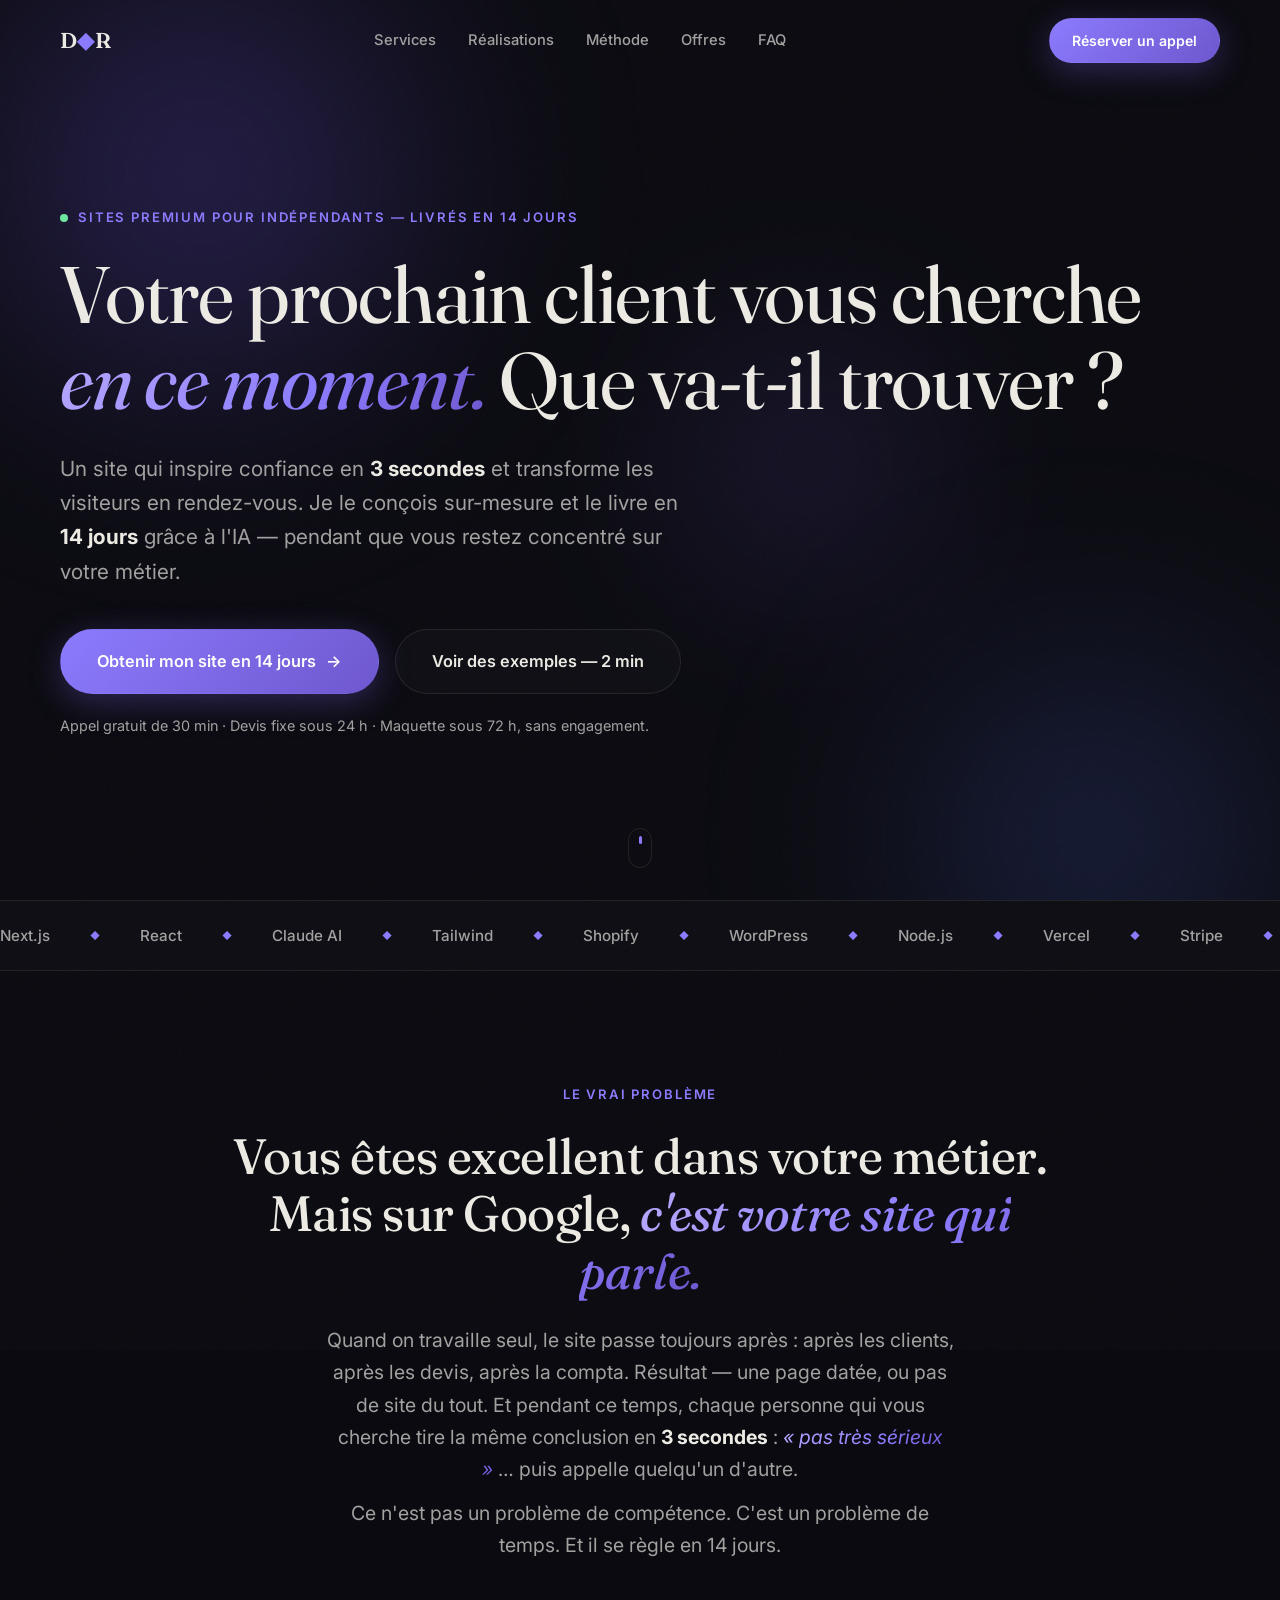
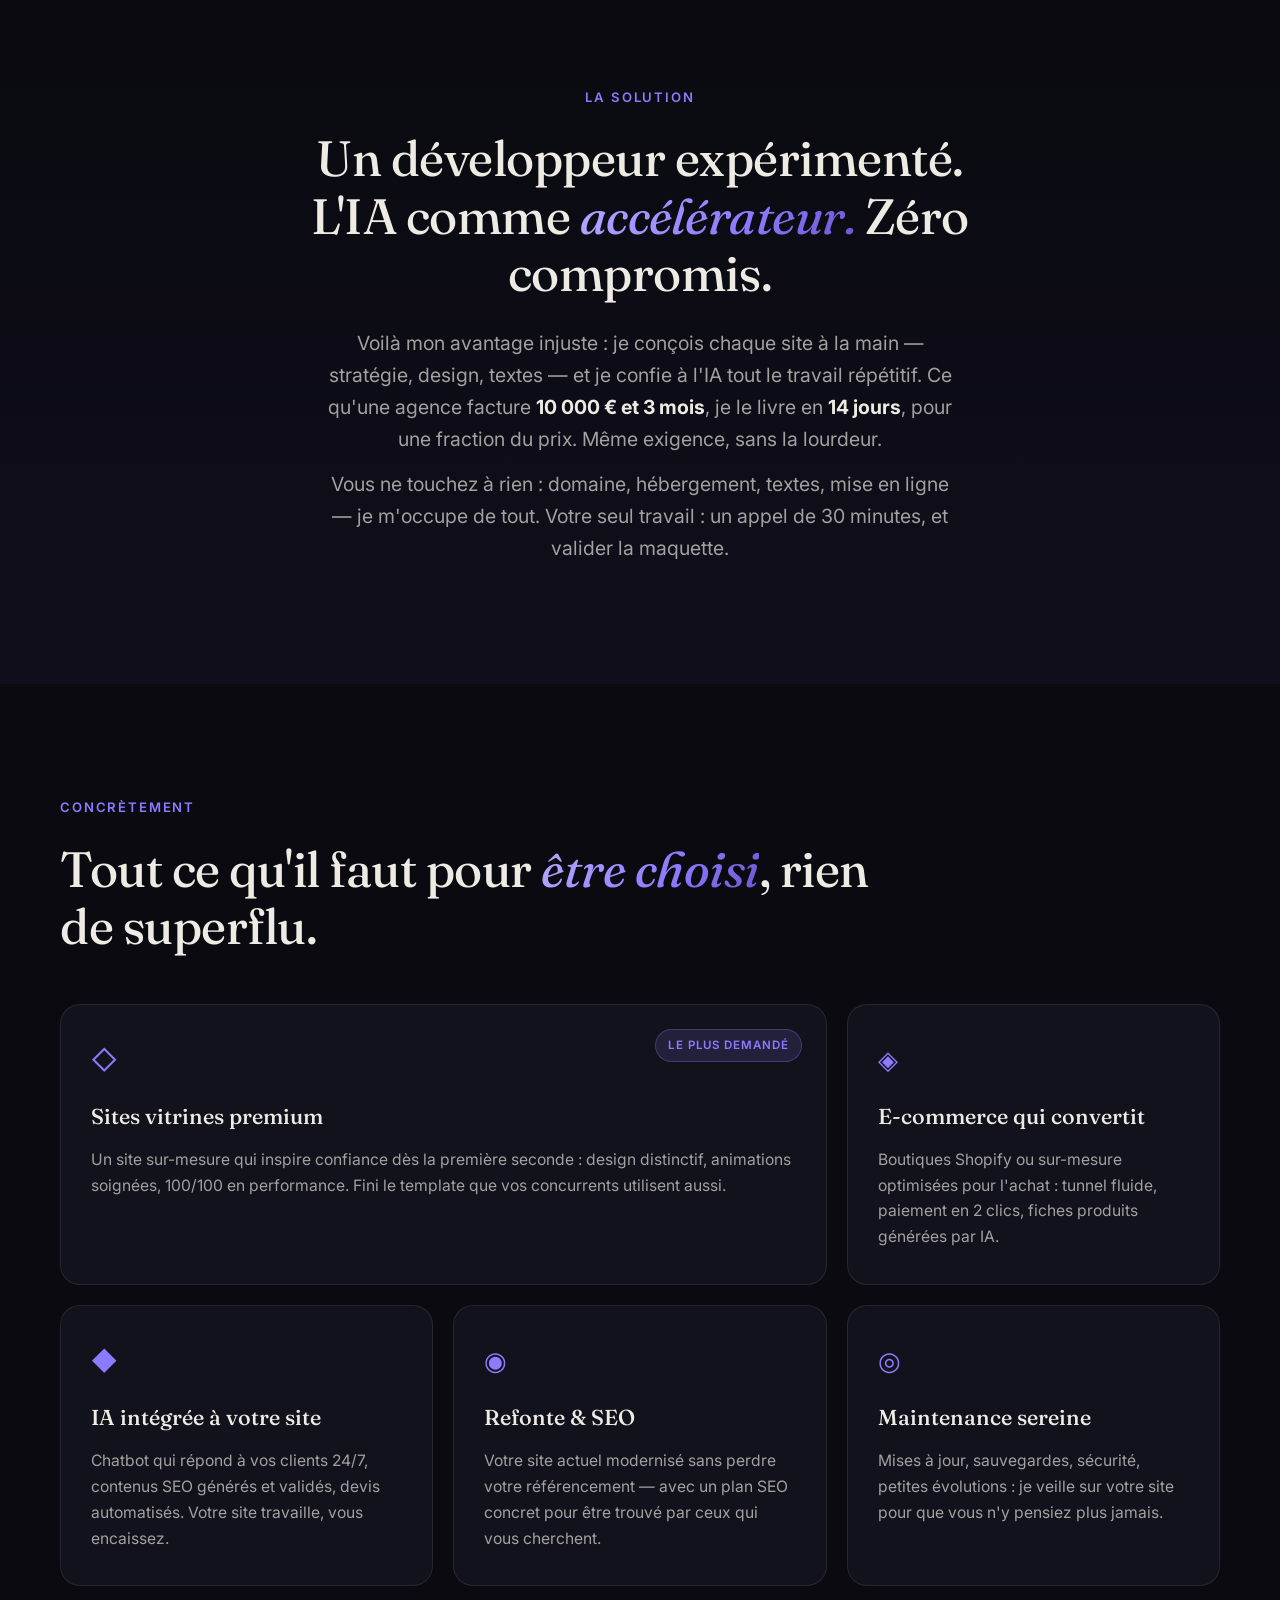
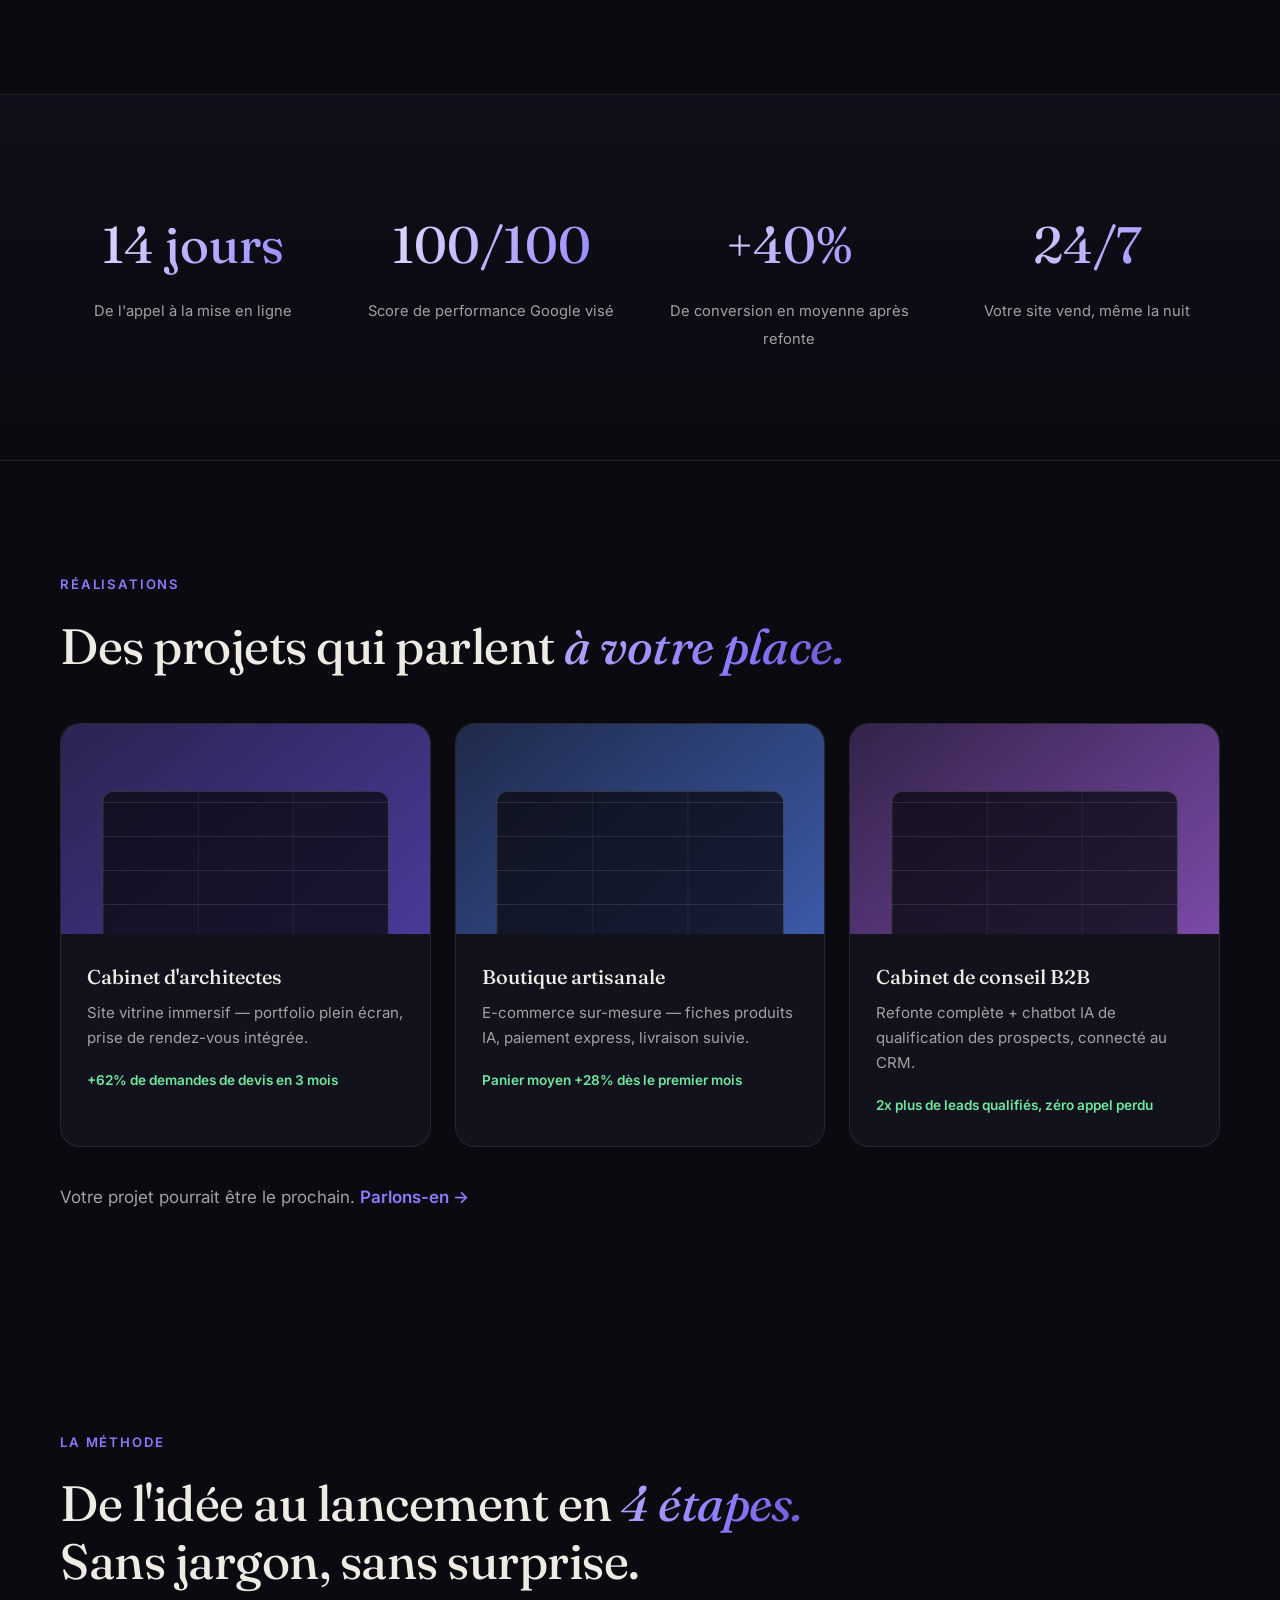
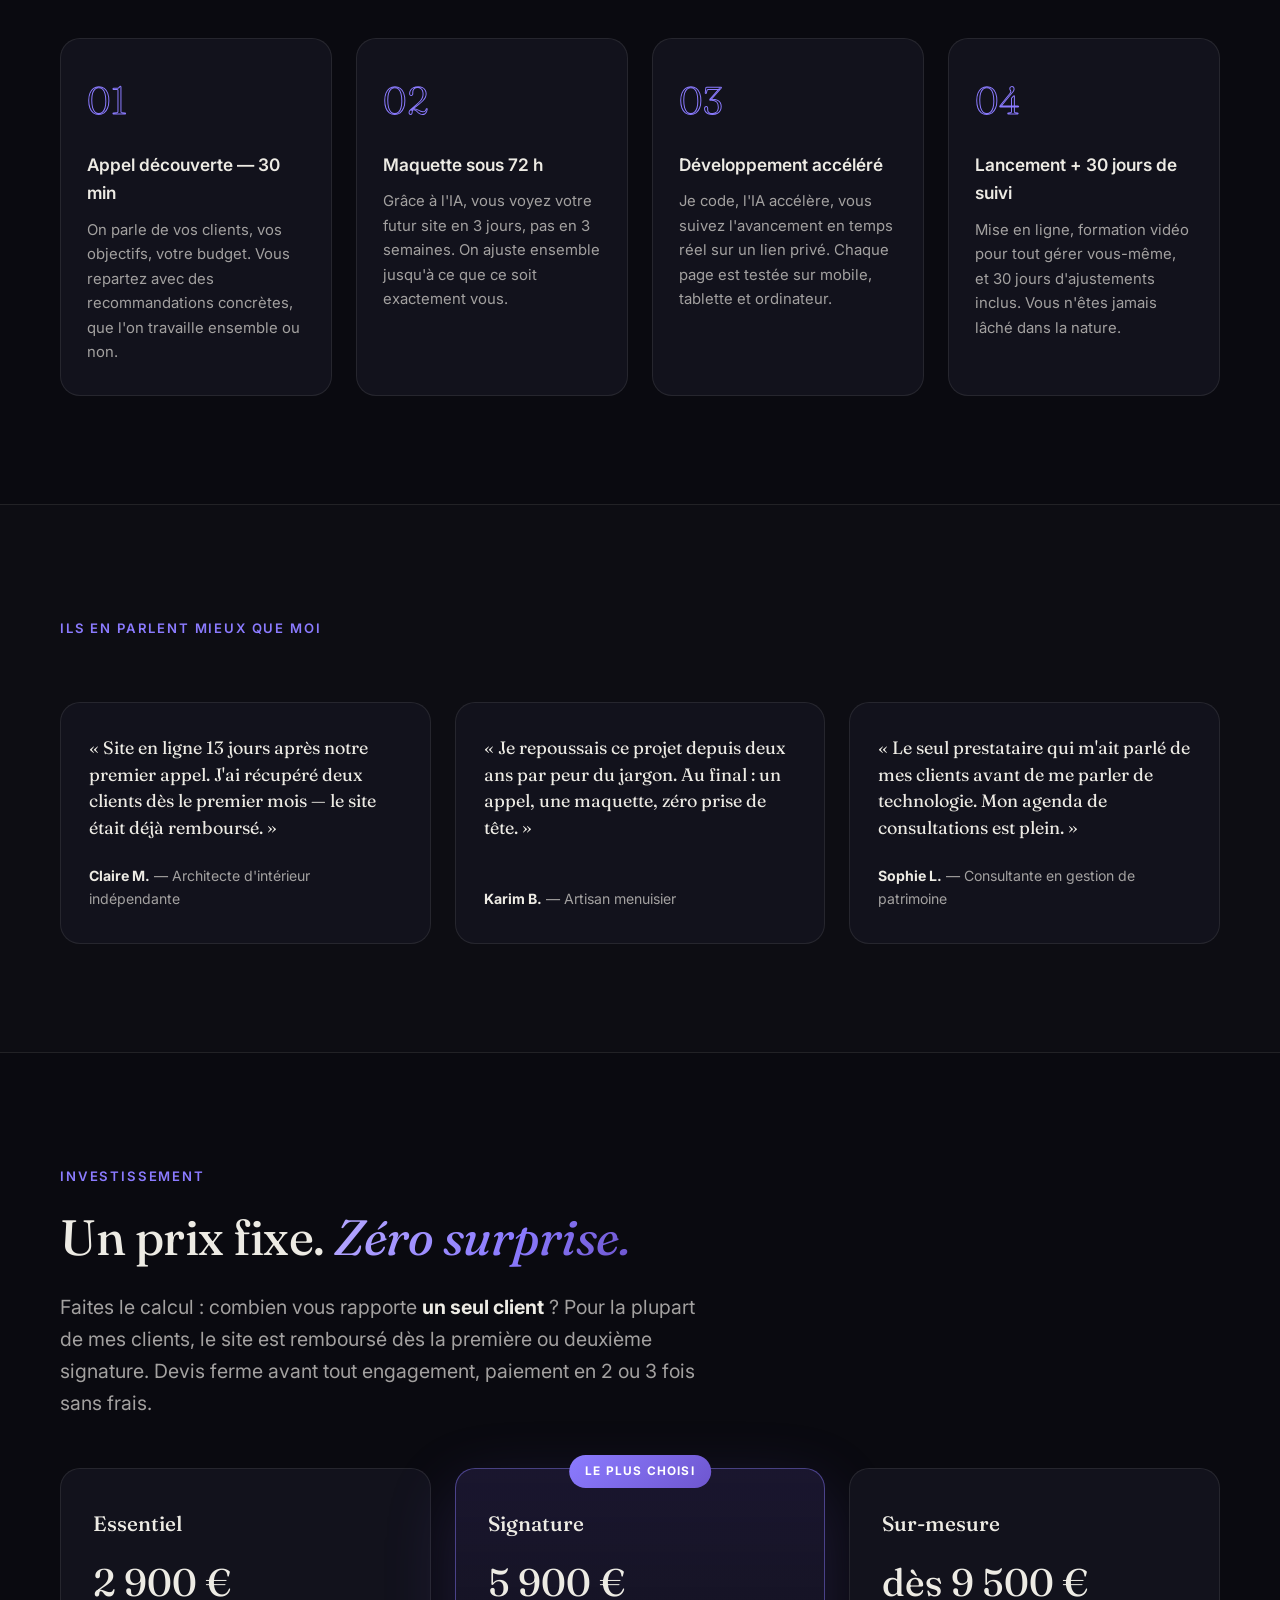
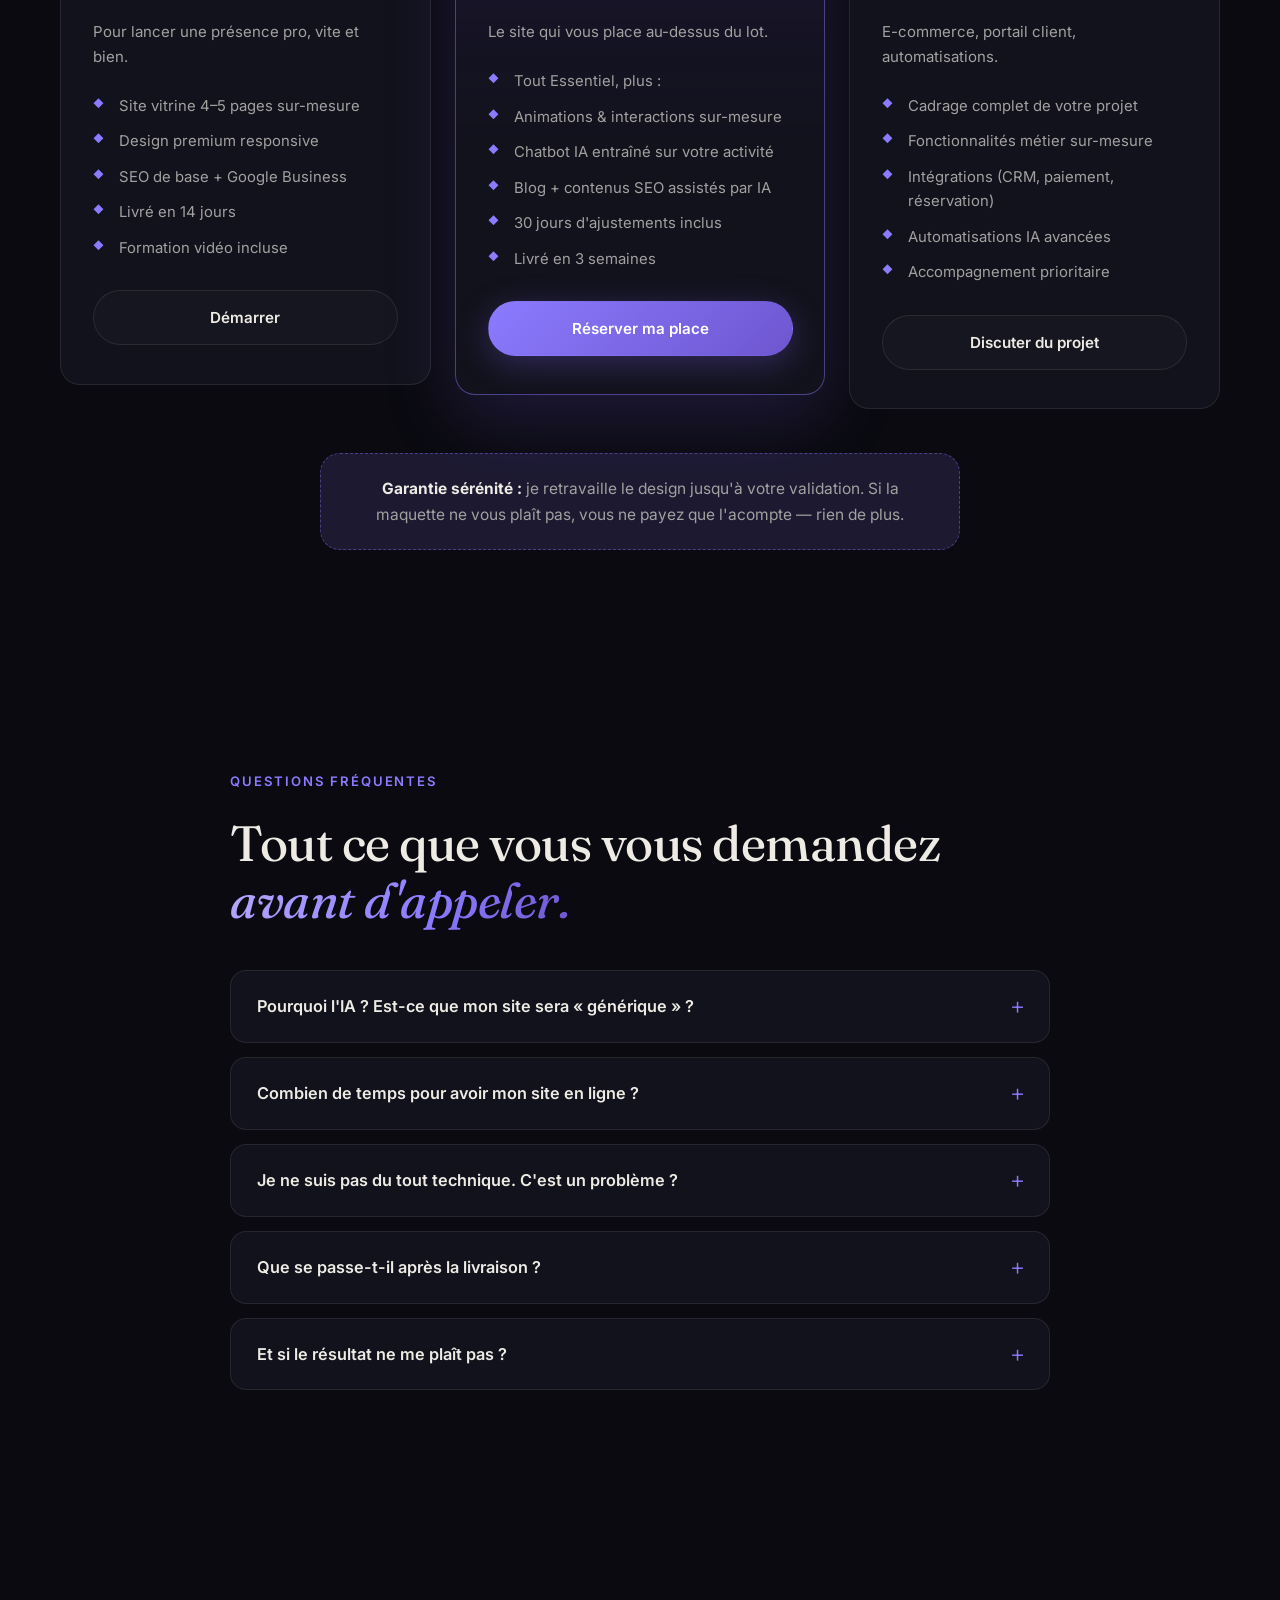
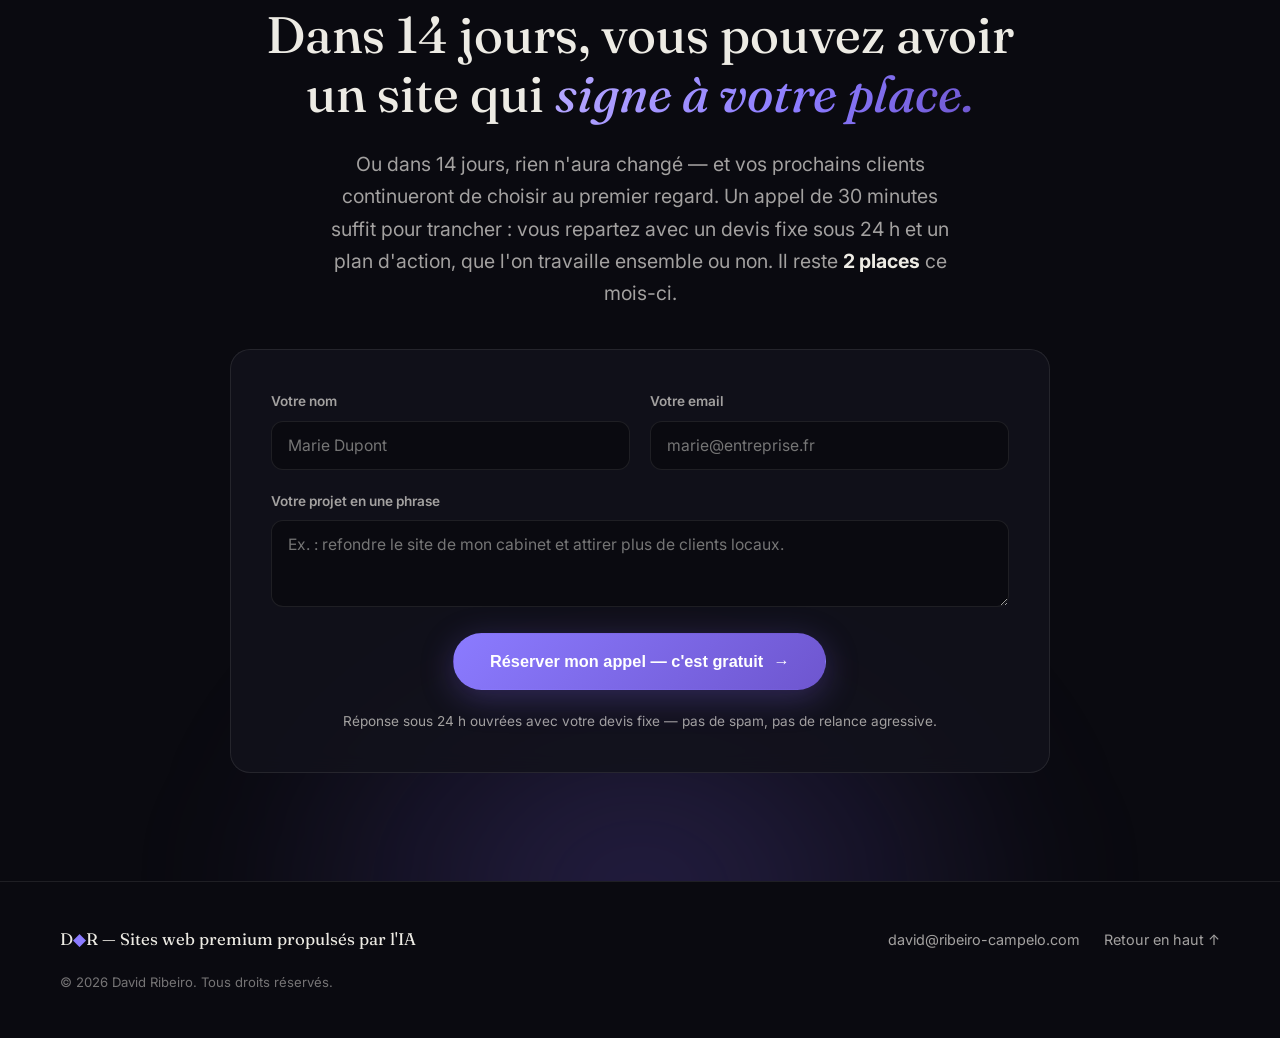
==== commit d089de22: "Réécriture conversion : hero 3 secondes + trame PAS pour indépendants Nouveau hero (question qui int" ====
--- a/index.html
+++ b/index.html
@@ -4,9 +4,9 @@
   <meta charset="UTF-8">
   <meta name="viewport" content="width=device-width, initial-scale=1.0">
   <title>David Ribeiro — Sites web premium propulsés par l'IA</title>
-  <meta name="description" content="Développeur freelance. Je conçois des sites web premium, rapides et intelligents grâce à l'IA — livrés en 2 à 3 semaines. Réservez votre appel gratuit.">
+  <meta name="description" content="Sites web premium pour indépendants et entreprises individuelles, livrés en 14 jours grâce à l'IA. Appel gratuit, devis fixe sous 24 h, maquette sous 72 h.">
   <meta property="og:title" content="David Ribeiro — Sites web premium propulsés par l'IA">
-  <meta property="og:description" content="Des sites qui vendent pendant que vous dormez. Livrés en 2 à 3 semaines grâce à l'IA.">
+  <meta property="og:description" content="Votre prochain client vous cherche en ce moment. Un site qui inspire confiance en 3 secondes, livré en 14 jours.">
   <meta property="og:type" content="website">
   <link rel="preconnect" href="https://fonts.googleapis.com">
   <link rel="preconnect" href="https://fonts.gstatic.com" crossorigin>
@@ -59,25 +59,26 @@
       <div class="container hero__content">
         <p class="eyebrow reveal">
           <span class="pulse-dot" aria-hidden="true"></span>
-          Développeur freelance — 2 places disponibles ce trimestre
+          Sites premium pour indépendants — livrés en 14 jours
         </p>
         <h1 class="hero__title reveal">
-          Votre site web devrait <em>vendre</em><br>
-          pendant que vous dormez.
+          Votre prochain client vous cherche<br>
+          <em>en ce moment.</em> Que va-t-il trouver&nbsp;?
         </h1>
         <p class="hero__sub reveal">
-          Je conçois des sites premium, ultra-rapides et intelligents pour les entreprises
-          qui refusent de ressembler à leurs concurrents. Grâce à l'IA, je livre en
-          <strong>2 à 3 semaines</strong> ce que les agences facturent 3 mois.
+          Un site qui inspire confiance en <strong>3 secondes</strong> et transforme
+          les visiteurs en rendez-vous. Je le conçois sur-mesure et le livre en
+          <strong>14 jours</strong> grâce à l'IA — pendant que vous restez concentré
+          sur votre métier.
         </p>
         <div class="hero__cta reveal">
           <a href="#contact" class="btn btn--primary btn--large magnetic">
-            Réserver mon appel gratuit
+            Obtenir mon site en 14 jours
             <span class="btn__arrow" aria-hidden="true">→</span>
           </a>
-          <a href="#realisations" class="btn btn--ghost btn--large magnetic">Voir mes réalisations</a>
-        </div>
-        <p class="hero__note reveal">30 minutes. Sans engagement. Vous repartez avec un plan d'action, même si on ne travaille pas ensemble.</p>
+          <a href="#realisations" class="btn btn--ghost btn--large magnetic">Voir des exemples — 2 min</a>
+        </div>
+        <p class="hero__note reveal">Appel gratuit de 30 min · Devis fixe sous 24 h · Maquette sous 72 h, sans engagement.</p>
       </div>
       <div class="hero__scroll-hint" aria-hidden="true"><span></span></div>
     </section>
@@ -96,17 +97,47 @@
       </div>
     </section>
 
-    <!-- ══════════════ 3. PROBLÈME / PROMESSE ══════════════ -->
+    <!-- ══════════════ 3. PROBLÈME ══════════════ -->
     <section class="section problem">
       <div class="container container--narrow">
+        <p class="eyebrow reveal">Le vrai problème</p>
         <h2 class="section__title reveal">
-          Un site lent, daté ou invisible sur Google<br>
-          vous <em>coûte des clients chaque jour.</em>
+          Vous êtes excellent dans votre métier.<br>
+          Mais sur Google, <em>c'est votre site qui parle.</em>
         </h2>
         <p class="section__lead reveal">
-          Vos visiteurs décident en <strong>3 secondes</strong> si vous êtes crédible.
-          Mon travail : faire de votre site votre meilleur commercial — celui qui ne prend
-          jamais de vacances, répond en une seconde et convertit les curieux en clients.
+          Quand on travaille seul, le site passe toujours après : après les clients,
+          après les devis, après la compta. Résultat — une page datée, ou pas de site
+          du tout. Et pendant ce temps, chaque personne qui vous cherche
+          tire la même conclusion en <strong>3 secondes</strong> :
+          <em>« pas très sérieux »</em>&nbsp;… puis appelle quelqu'un d'autre.
+        </p>
+        <p class="section__lead reveal">
+          Ce n'est pas un problème de compétence. C'est un problème de temps.
+          Et il se règle en 14 jours.
+        </p>
+      </div>
+    </section>
+
+    <!-- ══════════════ 3b. RÉVÉLATION DE LA SOLUTION ══════════════ -->
+    <section class="section solution">
+      <div class="container container--narrow">
+        <p class="eyebrow reveal">La solution</p>
+        <h2 class="section__title reveal">
+          Un développeur expérimenté.<br>
+          L'IA comme <em>accélérateur.</em> Zéro compromis.
+        </h2>
+        <p class="section__lead reveal">
+          Voilà mon avantage injuste : je conçois chaque site à la main — stratégie,
+          design, textes — et je confie à l'IA tout le travail répétitif. Ce qu'une
+          agence facture <strong>10 000 € et 3 mois</strong>, je le livre en
+          <strong>14 jours</strong>, pour une fraction du prix. Même exigence,
+          sans la lourdeur.
+        </p>
+        <p class="section__lead reveal">
+          Vous ne touchez à rien : domaine, hébergement, textes, mise en ligne —
+          je m'occupe de tout. Votre seul travail : un appel de 30 minutes,
+          et valider la maquette.
         </p>
       </div>
     </section>
@@ -114,8 +145,8 @@
     <!-- ══════════════ 4. SERVICES (BENTO) ══════════════ -->
     <section class="section" id="services">
       <div class="container">
-        <p class="eyebrow reveal">Ce que je fais</p>
-        <h2 class="section__title reveal">Des services pensés pour <em>votre chiffre d'affaires</em>, pas pour la technique.</h2>
+        <p class="eyebrow reveal">Concrètement</p>
+        <h2 class="section__title reveal">Tout ce qu'il faut pour <em>être choisi</em>, rien de superflu.</h2>
         <div class="bento">
           <article class="bento__card bento__card--large tilt reveal">
             <div class="bento__icon" aria-hidden="true">◇</div>
@@ -152,8 +183,8 @@
       <div class="container">
         <div class="stats__grid">
           <div class="stat reveal">
-            <span class="stat__number" data-count="21" data-suffix=" jours">0</span>
-            <span class="stat__label">Délai moyen de livraison</span>
+            <span class="stat__number" data-count="14" data-suffix=" jours">0</span>
+            <span class="stat__label">De l'appel à la mise en ligne</span>
           </div>
           <div class="stat reveal">
             <span class="stat__number" data-count="100" data-suffix="/100">0</span>
@@ -248,16 +279,16 @@
         <p class="eyebrow reveal">Ils en parlent mieux que moi</p>
         <div class="quotes">
           <blockquote class="quote reveal">
-            <p>« Le site a été livré en 19 jours. Trois semaines plus tard, on recevait plus de demandes qu'en six mois avec l'ancien. »</p>
-            <footer><strong>Claire M.</strong> — Fondatrice, cabinet d'architecture</footer>
+            <p>« Site en ligne 13 jours après notre premier appel. J'ai récupéré deux clients dès le premier mois — le site était déjà remboursé. »</p>
+            <footer><strong>Claire M.</strong> — Architecte d'intérieur indépendante</footer>
           </blockquote>
           <blockquote class="quote reveal">
-            <p>« J'avais peur du jargon technique. David explique tout simplement, et le chatbot IA répond à nos clients même le dimanche. »</p>
-            <footer><strong>Karim B.</strong> — Gérant, boutique artisanale</footer>
+            <p>« Je repoussais ce projet depuis deux ans par peur du jargon. Au final : un appel, une maquette, zéro prise de tête. »</p>
+            <footer><strong>Karim B.</strong> — Artisan menuisier</footer>
           </blockquote>
           <blockquote class="quote reveal">
-            <p>« Le seul prestataire qui m'ait parlé de mon chiffre d'affaires avant de me parler de technologie. »</p>
-            <footer><strong>Sophie L.</strong> — Directrice, cabinet de conseil</footer>
+            <p>« Le seul prestataire qui m'ait parlé de mes clients avant de me parler de technologie. Mon agenda de consultations est plein. »</p>
+            <footer><strong>Sophie L.</strong> — Consultante en gestion de patrimoine</footer>
           </blockquote>
         </div>
       </div>
@@ -268,7 +299,11 @@
       <div class="container">
         <p class="eyebrow reveal">Investissement</p>
         <h2 class="section__title reveal">Un prix fixe. <em>Zéro surprise.</em></h2>
-        <p class="section__lead reveal">Devis ferme avant tout engagement. Paiement en 2 ou 3 fois sans frais.</p>
+        <p class="section__lead reveal">
+          Faites le calcul : combien vous rapporte <strong>un seul client</strong> ?
+          Pour la plupart de mes clients, le site est remboursé dès la première ou
+          deuxième signature. Devis ferme avant tout engagement, paiement en 2 ou 3 fois sans frais.
+        </p>
         <div class="pricing">
           <article class="price-card reveal">
             <h3>Essentiel</h3>
@@ -278,7 +313,7 @@
               <li>Site vitrine 4–5 pages sur-mesure</li>
               <li>Design premium responsive</li>
               <li>SEO de base + Google Business</li>
-              <li>Livré en 2 semaines</li>
+              <li>Livré en 14 jours</li>
               <li>Formation vidéo incluse</li>
             </ul>
             <a href="#contact" class="btn btn--ghost magnetic">Démarrer</a>
@@ -331,7 +366,7 @@
           </details>
           <details class="faq__item">
             <summary>Combien de temps pour avoir mon site en ligne ?</summary>
-            <p>2 à 3 semaines pour un site vitrine, 4 à 6 pour un e-commerce ou un projet sur-mesure. Vous voyez une première maquette sous 72 h après notre appel de cadrage.</p>
+            <p>14 jours pour un site vitrine, 4 à 6 semaines pour un e-commerce ou un projet sur-mesure. Vous voyez une première maquette sous 72 h après notre appel de cadrage.</p>
           </details>
           <details class="faq__item">
             <summary>Je ne suis pas du tout technique. C'est un problème ?</summary>
@@ -353,10 +388,12 @@
     <section class="section cta" id="contact">
       <div class="cta__aurora" aria-hidden="true"></div>
       <div class="container container--narrow">
-        <h2 class="cta__title reveal">Chaque semaine sans site performant,<br>ce sont des clients qui signent <em>ailleurs.</em></h2>
-        <p class="section__lead reveal">
-          Réservez votre appel découverte gratuit de 30 minutes.
-          Il reste <strong>2 places</strong> pour un démarrage ce trimestre.
+        <h2 class="cta__title reveal">Dans 14 jours, vous pouvez avoir<br>un site qui <em>signe à votre place.</em></h2>
+        <p class="section__lead reveal">
+          Ou dans 14 jours, rien n'aura changé — et vos prochains clients continueront
+          de choisir au premier regard. Un appel de 30 minutes suffit pour trancher :
+          vous repartez avec un devis fixe sous 24 h et un plan d'action, que l'on
+          travaille ensemble ou non. Il reste <strong>2 places</strong> ce mois-ci.
         </p>
         <form class="contact-form reveal" id="contactForm" action="mailto:david@ribeiro-campelo.com" method="post" enctype="text/plain">
           <div class="contact-form__row">
@@ -374,9 +411,9 @@
             <textarea name="message" rows="3" placeholder="Ex. : refondre le site de mon cabinet et attirer plus de clients locaux." required></textarea>
           </label>
           <button type="submit" class="btn btn--primary btn--large magnetic">
-            Réserver mon appel gratuit <span class="btn__arrow" aria-hidden="true">→</span>
+            Réserver mon appel — c'est gratuit <span class="btn__arrow" aria-hidden="true">→</span>
           </button>
-          <p class="contact-form__note">Réponse sous 24 h ouvrées — promis, pas de spam, pas de relance agressive.</p>
+          <p class="contact-form__note">Réponse sous 24 h ouvrées avec votre devis fixe — pas de spam, pas de relance agressive.</p>
         </form>
       </div>
     </section>
--- a/styles.css
+++ b/styles.css
@@ -324,9 +324,14 @@
   to { transform: translateX(-50%); }
 }
 
-/* ── Problème ────────────────────────────────────── */
-.problem { text-align: center; }
-.problem .section__lead { margin-inline: auto; }
+/* ── Problème & solution ─────────────────────────── */
+.problem, .solution { text-align: center; }
+.problem .section__lead, .solution .section__lead { margin-inline: auto; }
+.problem { padding-bottom: clamp(40px, 6vh, 70px); }
+.solution {
+  padding-top: clamp(40px, 6vh, 70px);
+  background: linear-gradient(180deg, transparent, rgba(110, 86, 207, 0.06));
+}
 
 /* ── Bento services ──────────────────────────────── */
 .bento {
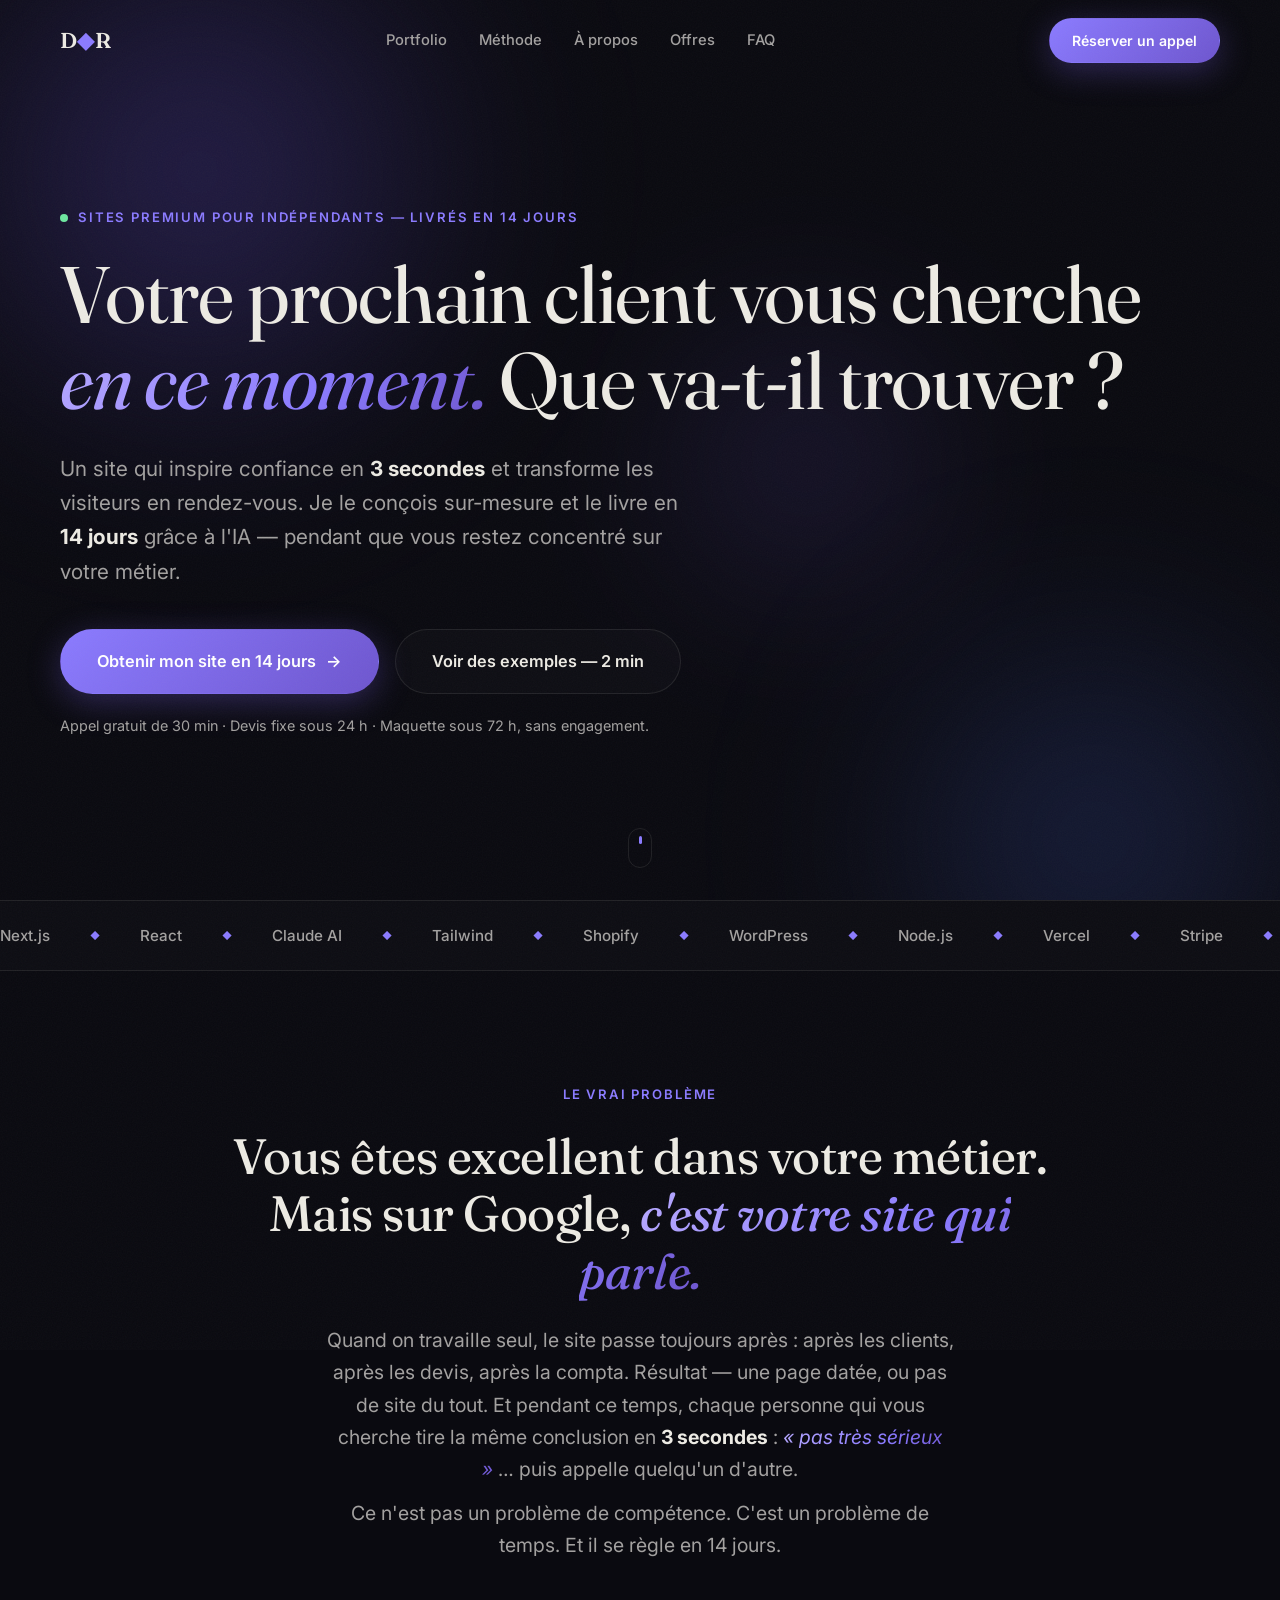
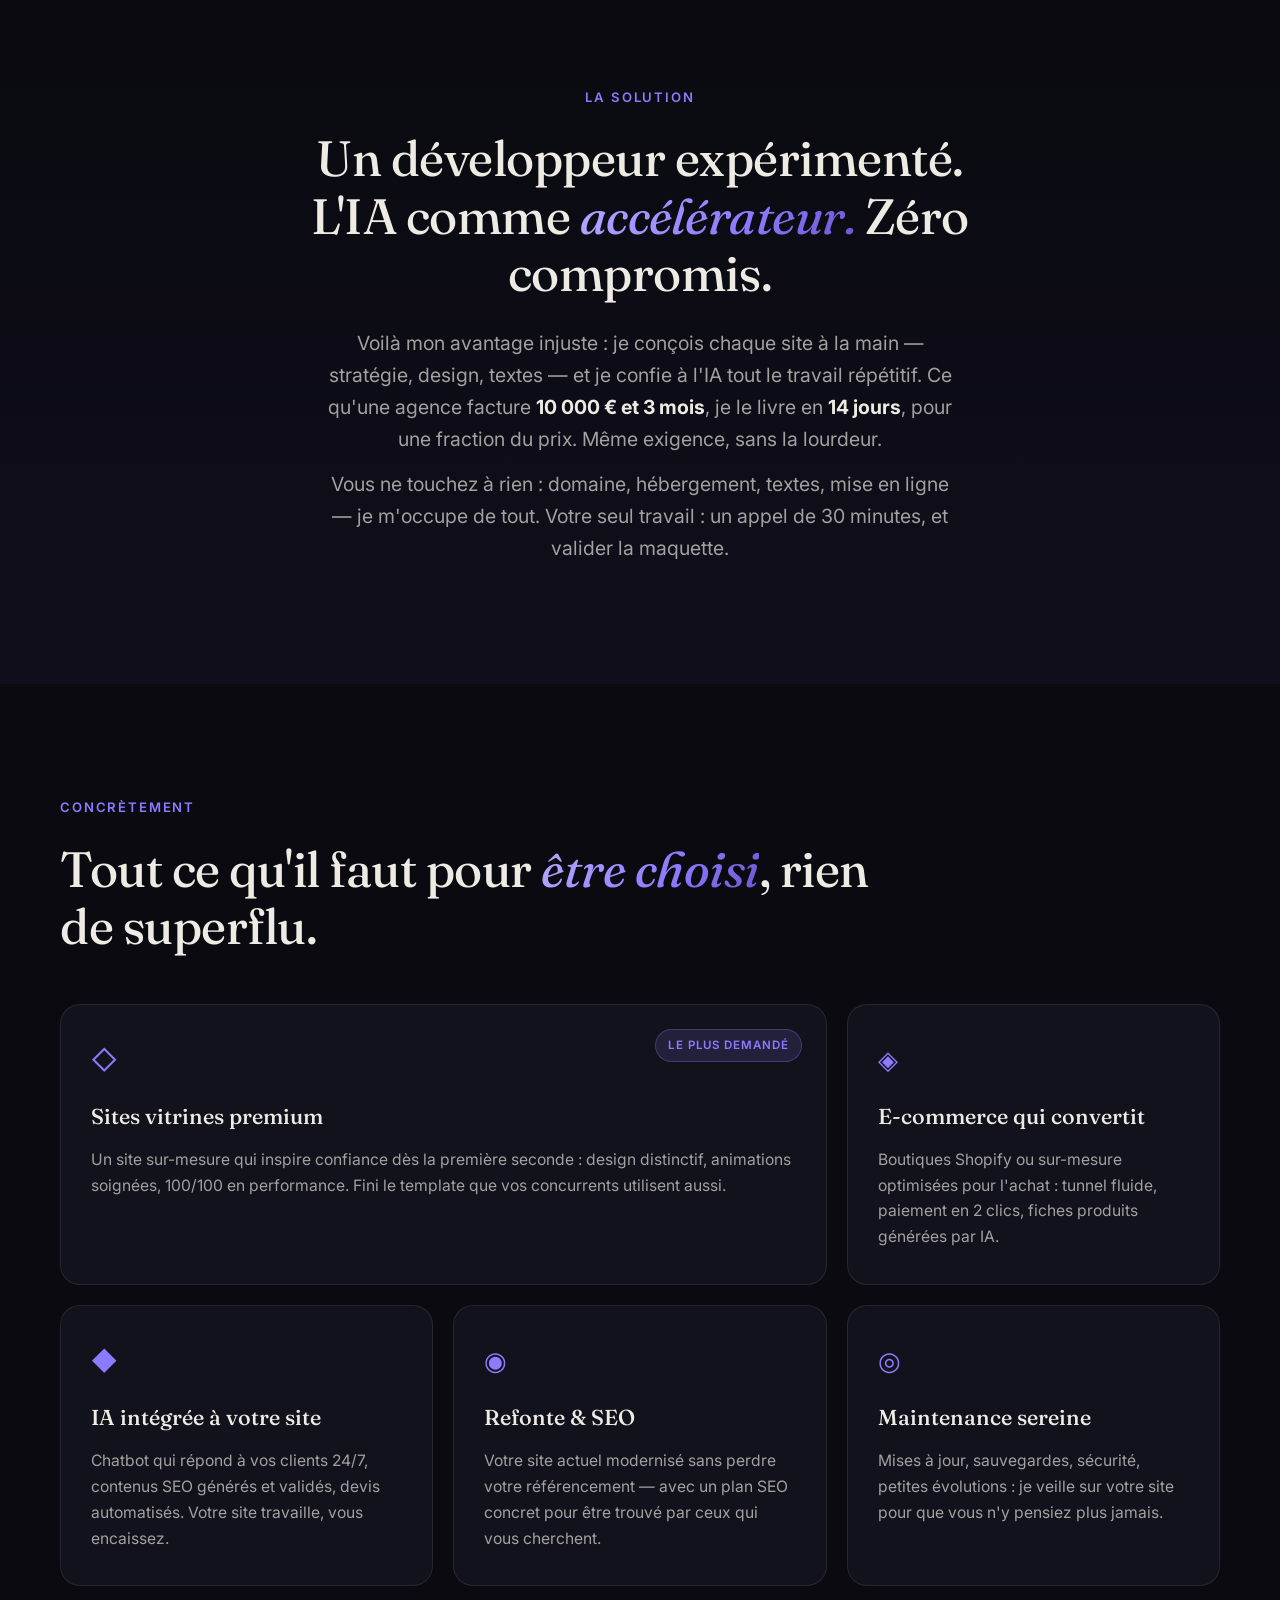
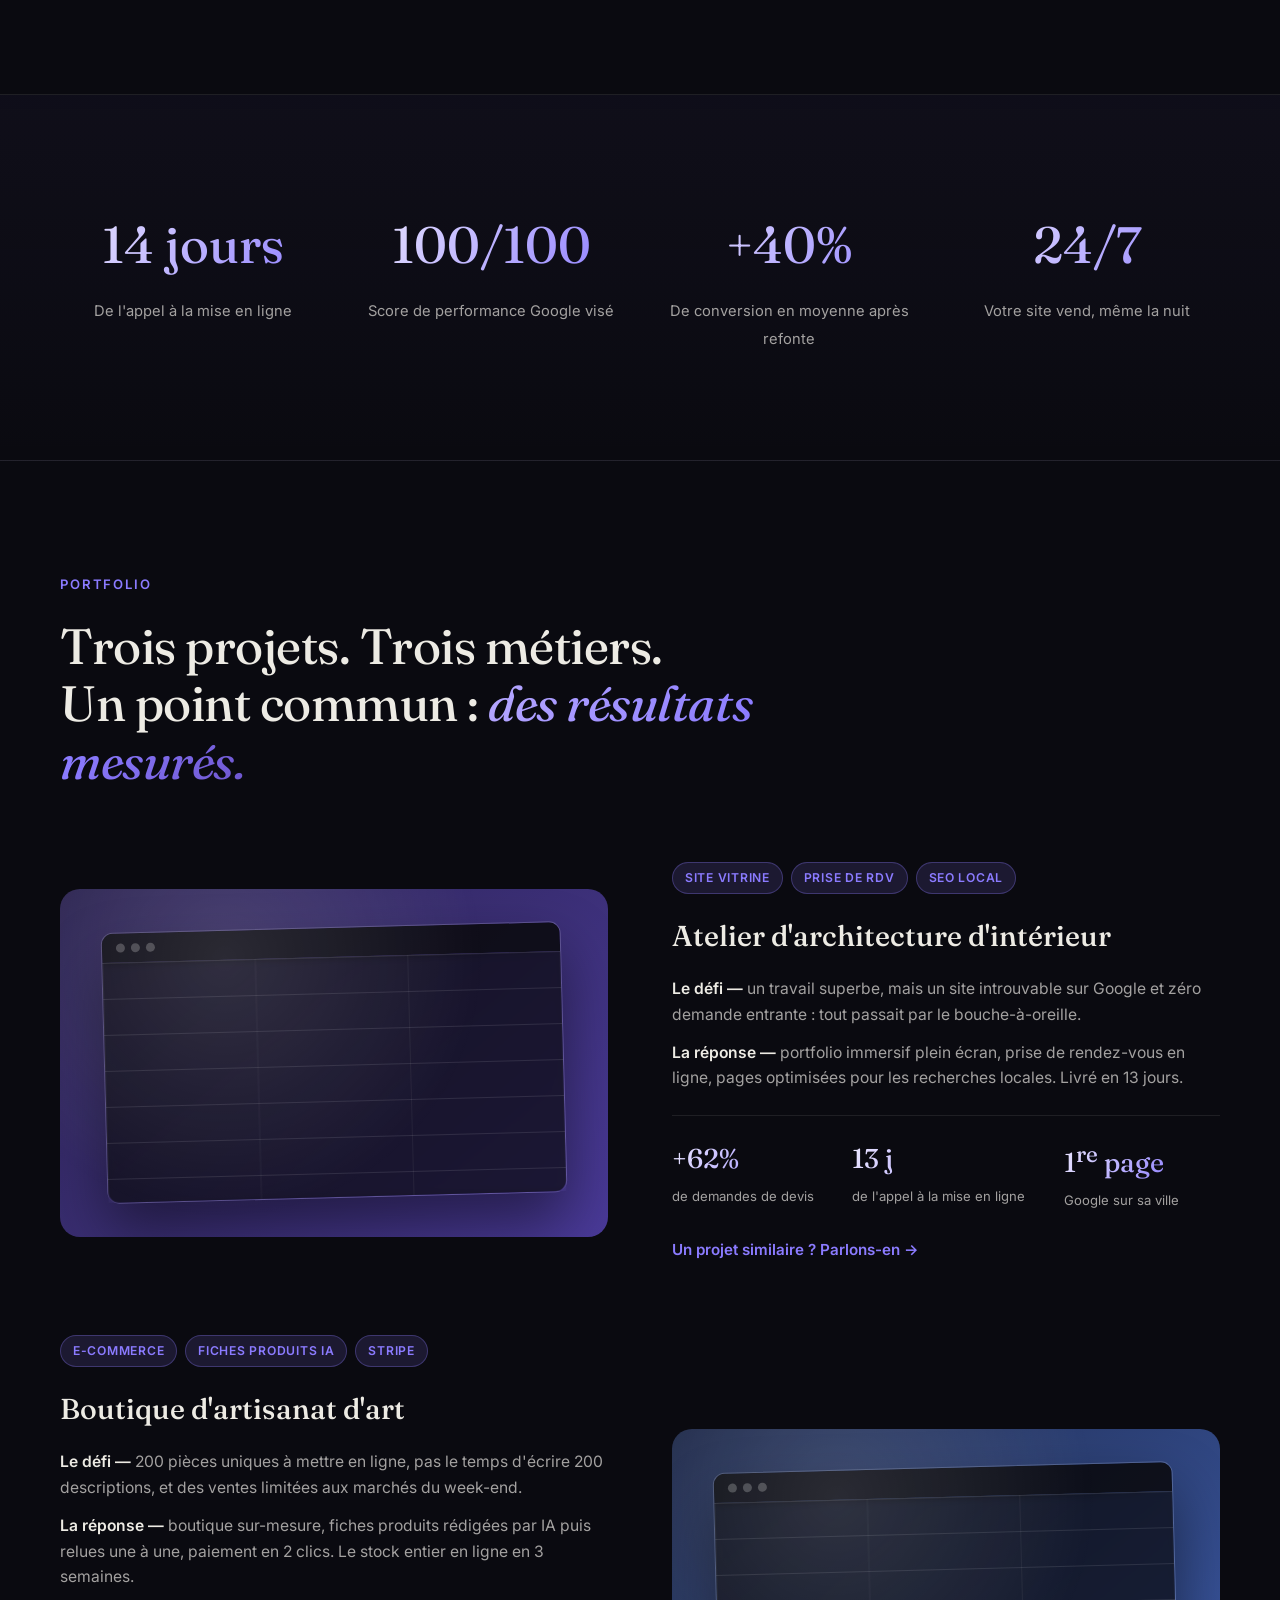
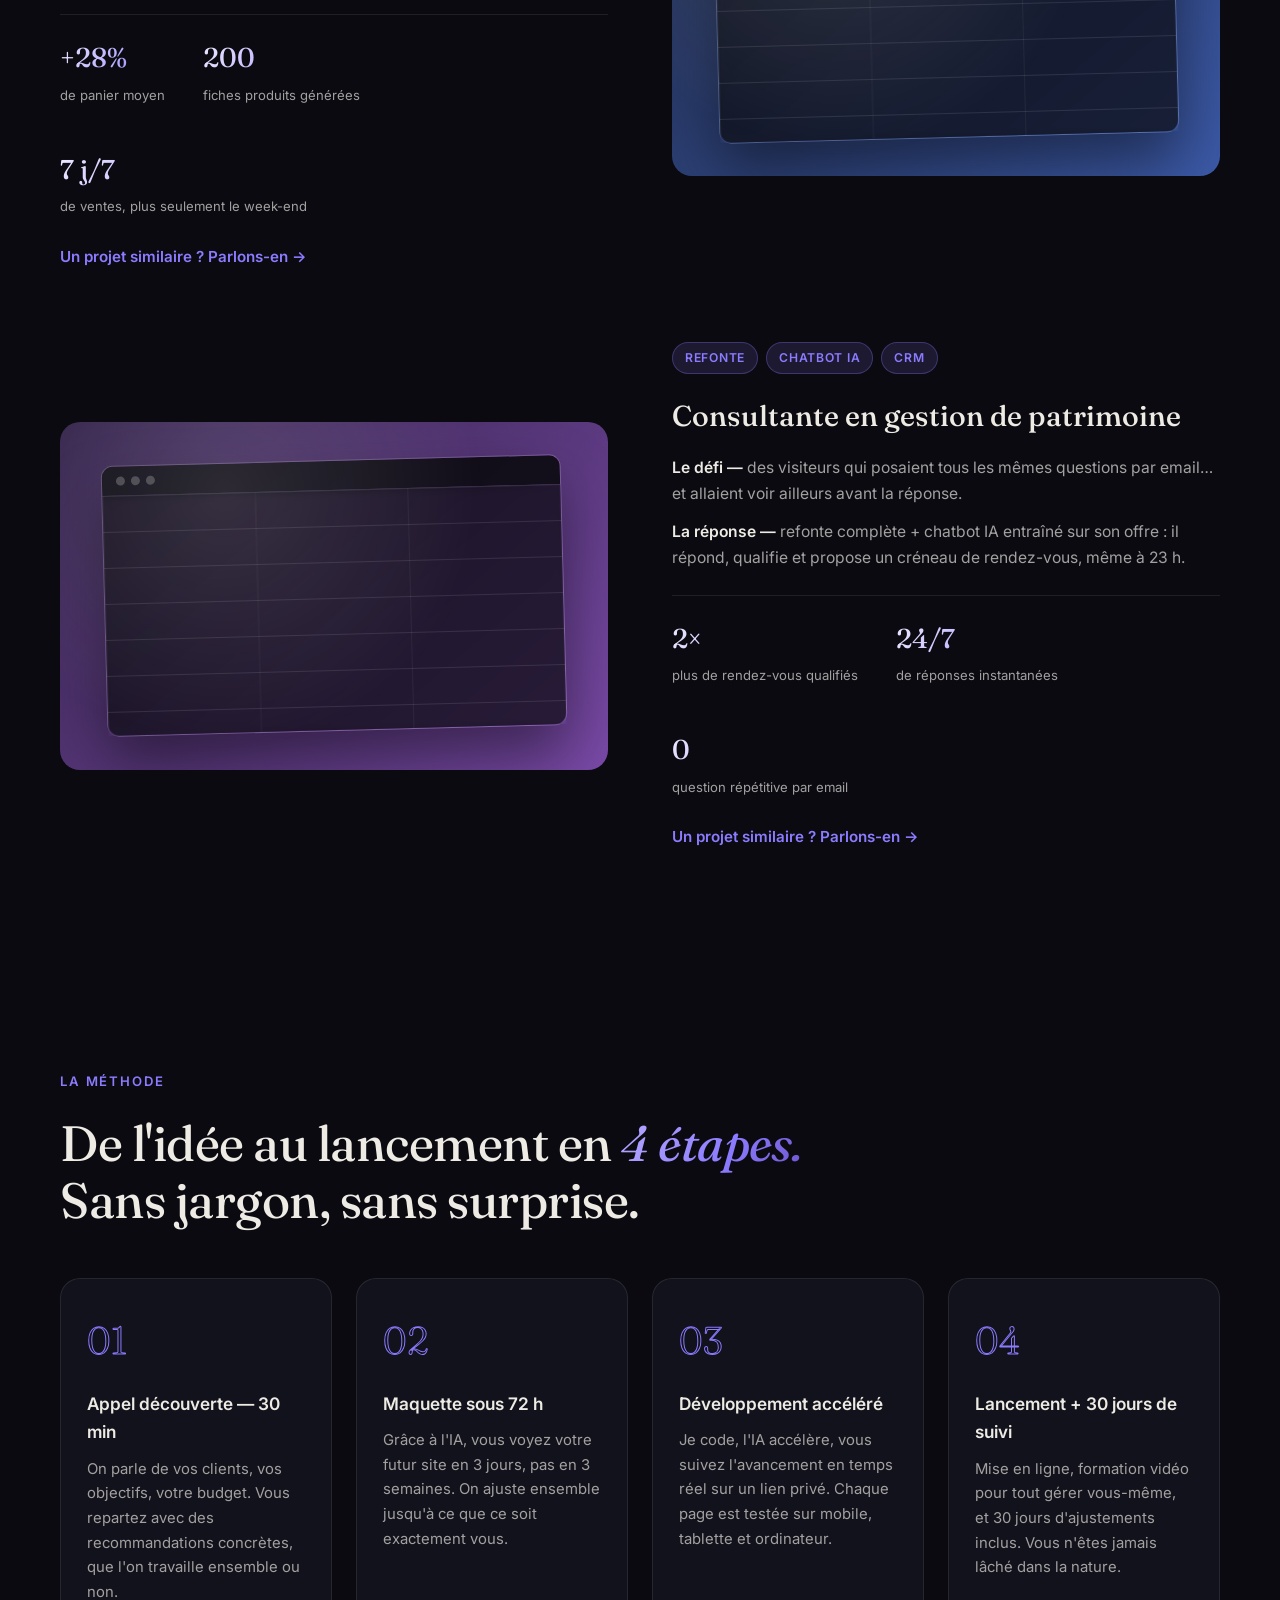
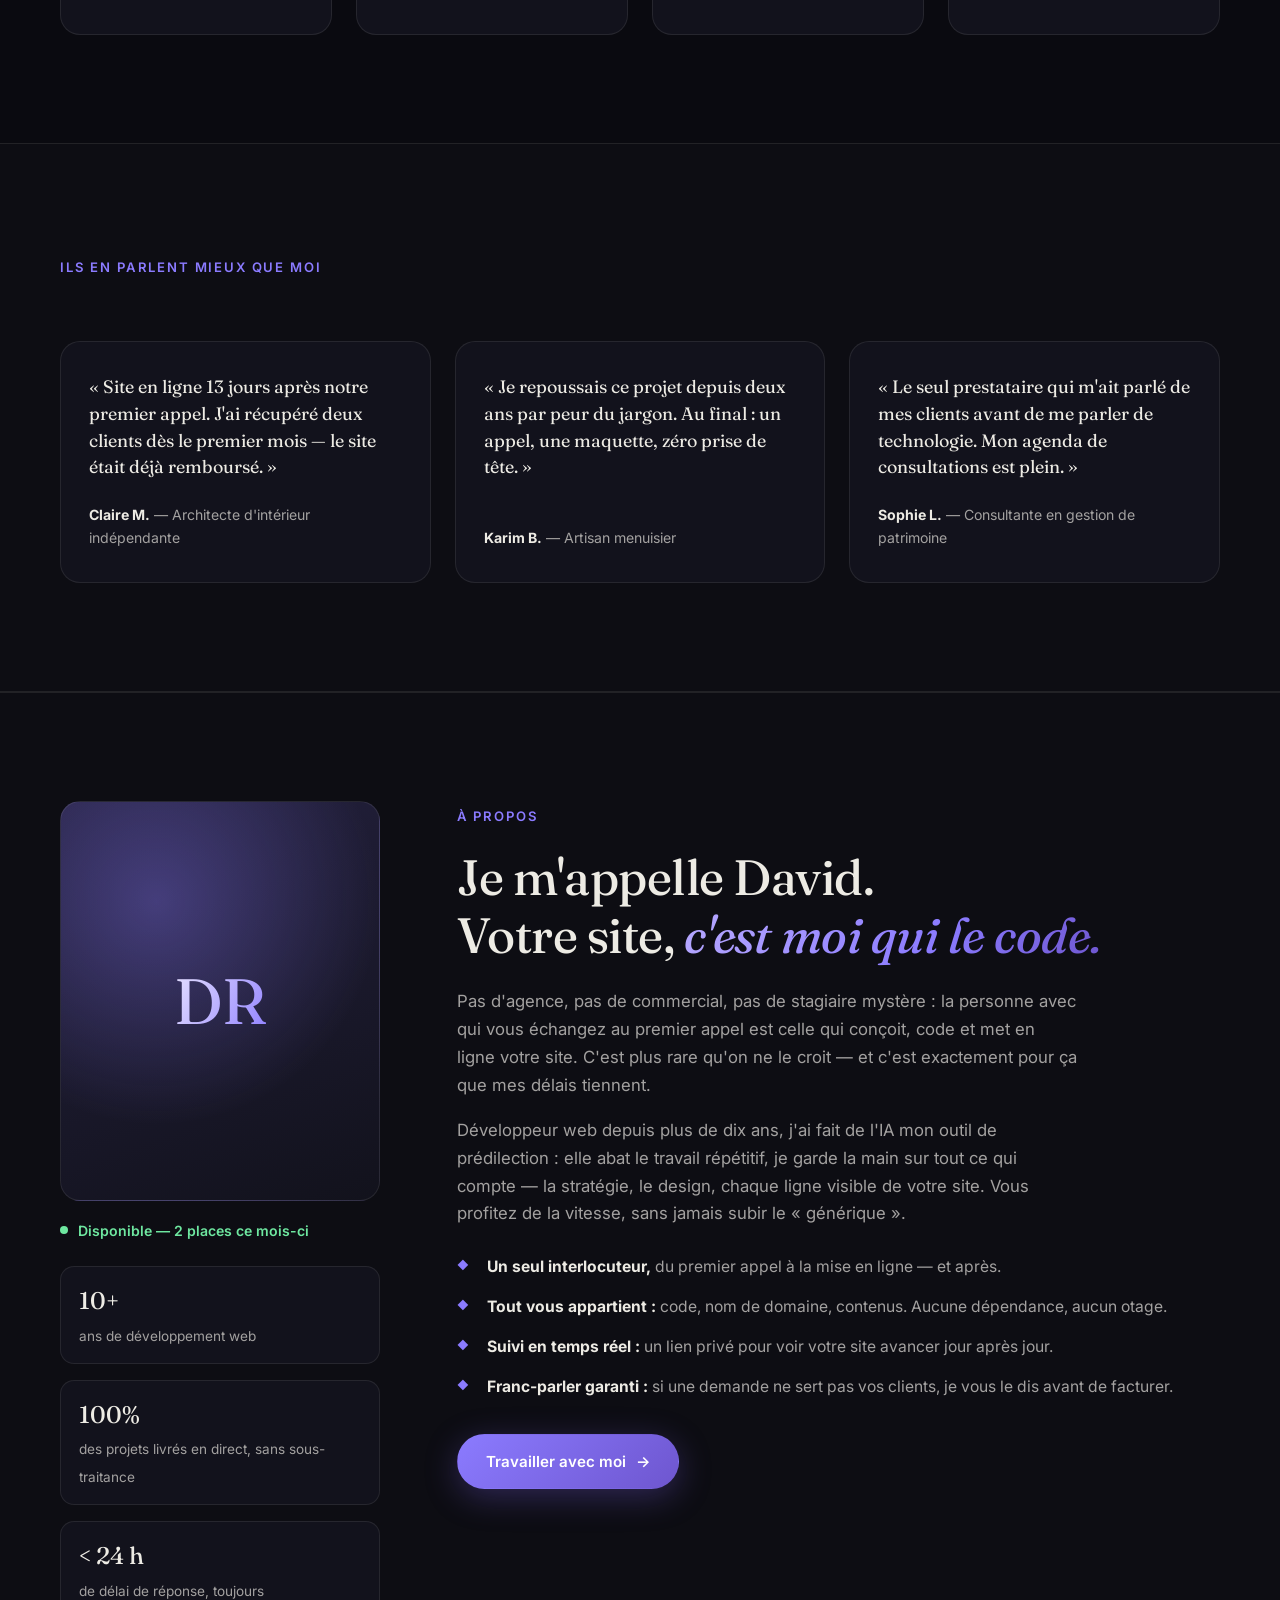
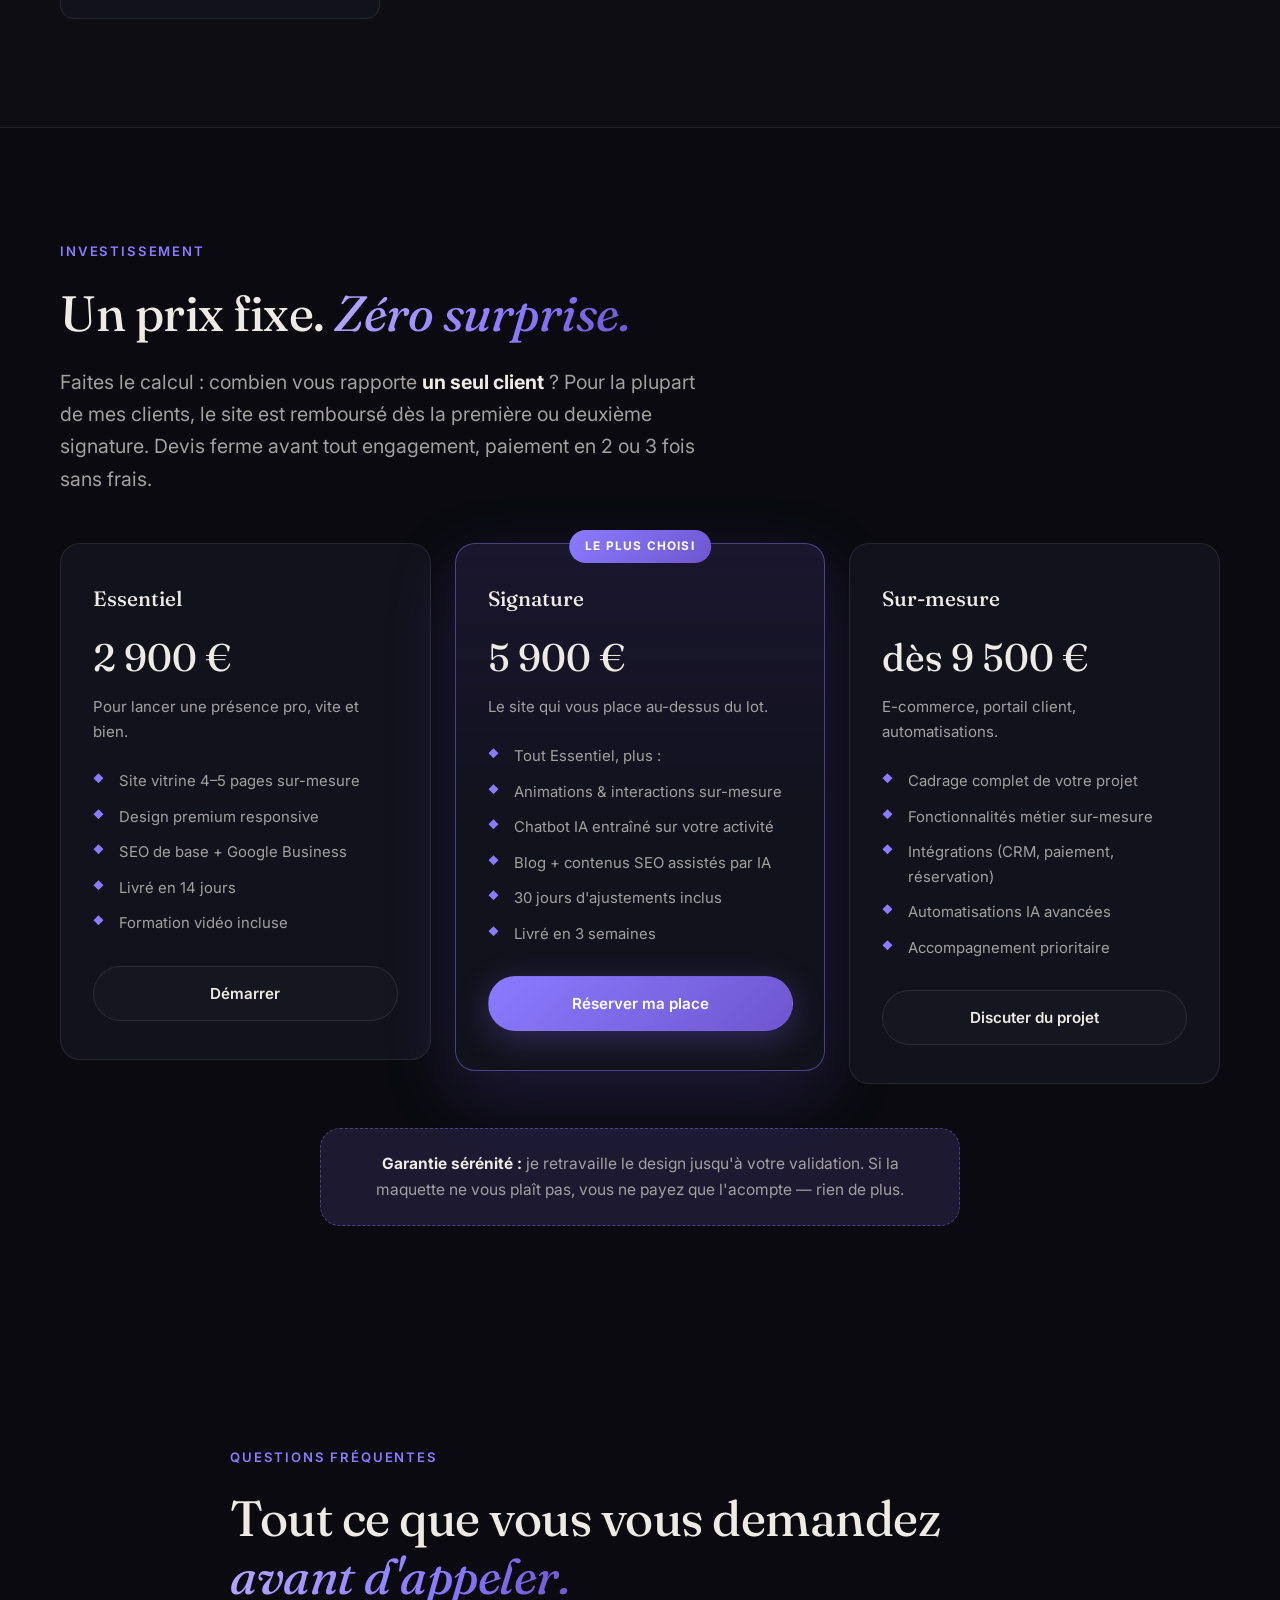
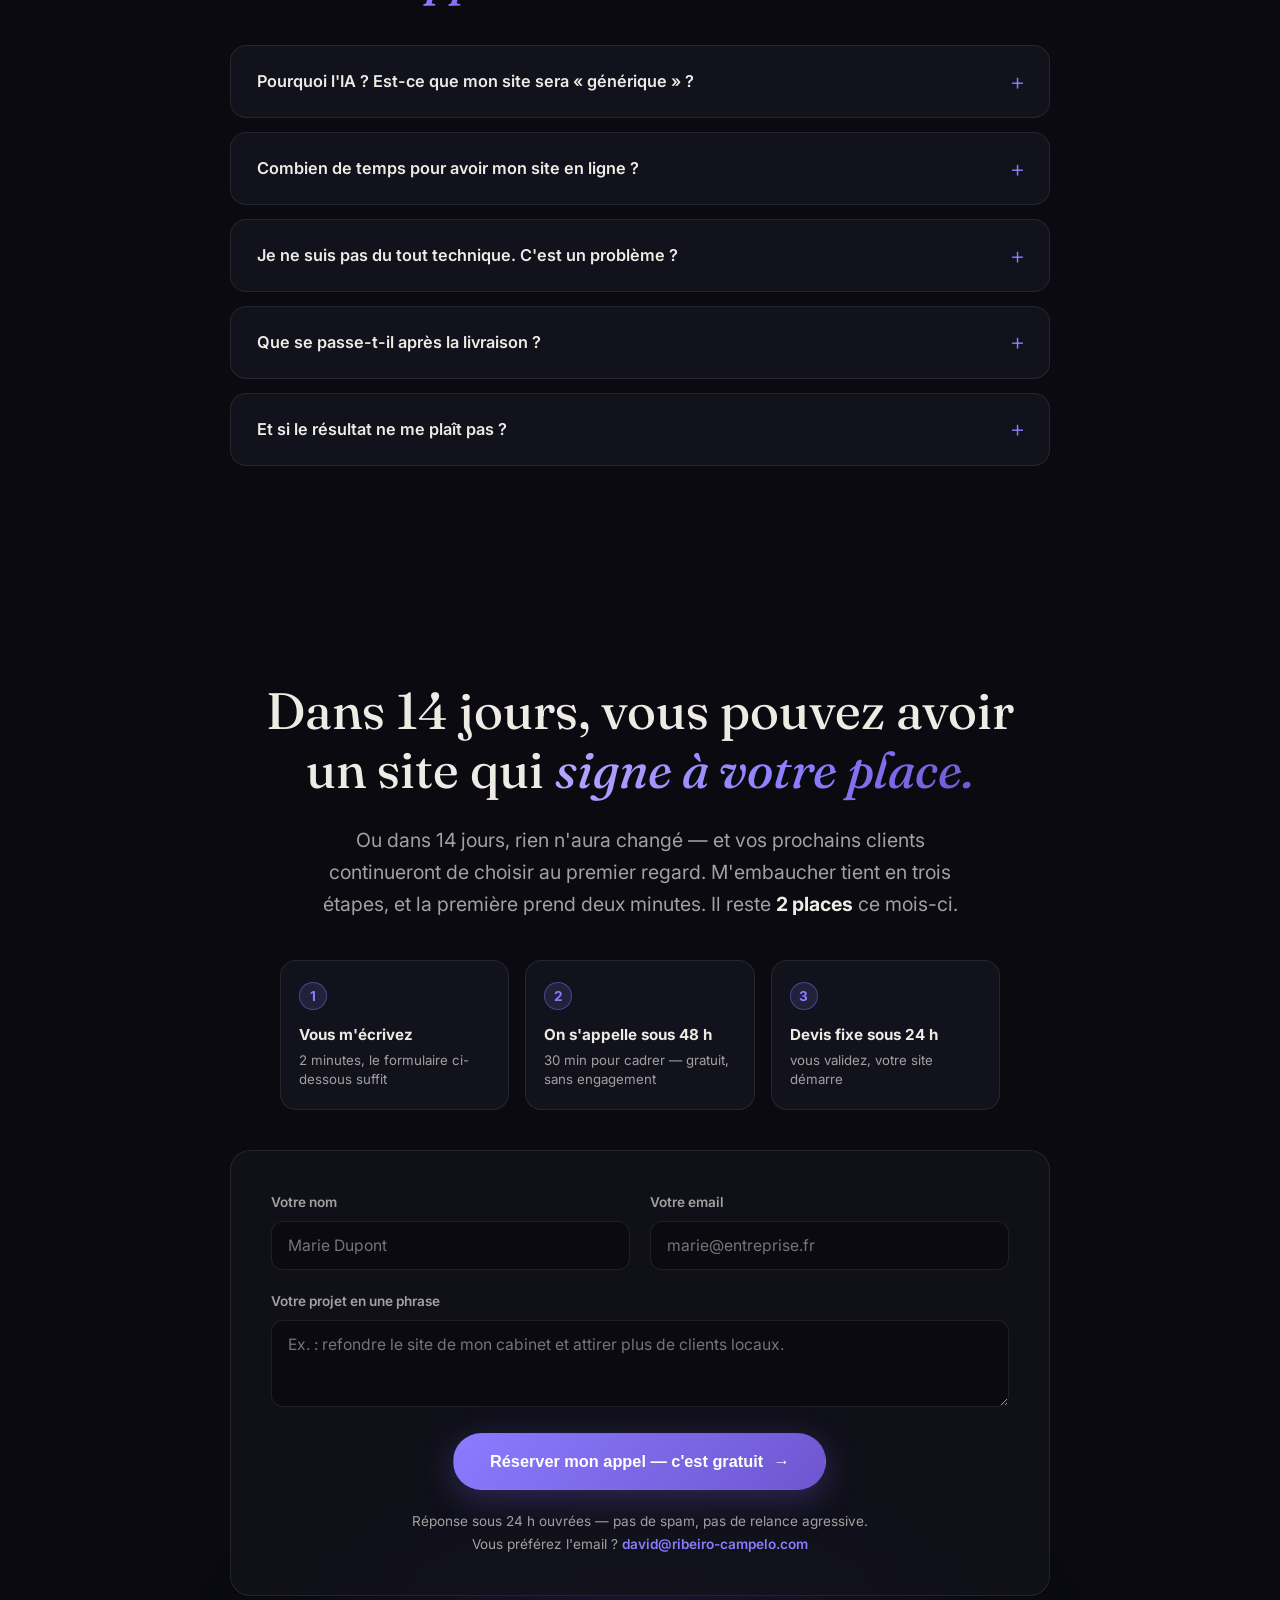
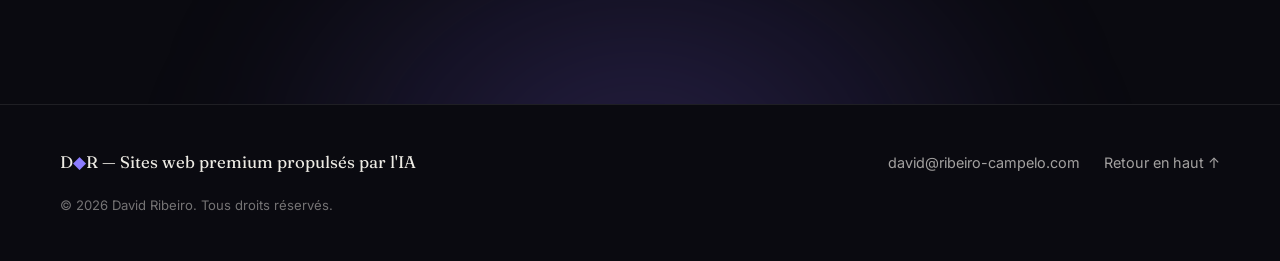
==== commit 8e794934: "Portfolio en études de cas, section À propos et contact 3 étapes Vitrine transformée en études de ca" ====
--- a/index.html
+++ b/index.html
@@ -25,9 +25,9 @@
     <div class="nav__inner">
       <a href="#top" class="nav__logo">D<span class="accent">◆</span>R</a>
       <nav class="nav__links" aria-label="Navigation principale">
-        <a href="#services">Services</a>
-        <a href="#realisations">Réalisations</a>
+        <a href="#realisations">Portfolio</a>
         <a href="#process">Méthode</a>
+        <a href="#apropos">À propos</a>
         <a href="#offres">Offres</a>
         <a href="#faq">FAQ</a>
       </nav>
@@ -39,9 +39,9 @@
   </header>
 
   <div class="mobile-menu" id="mobileMenu">
-    <a href="#services">Services</a>
-    <a href="#realisations">Réalisations</a>
+    <a href="#realisations">Portfolio</a>
     <a href="#process">Méthode</a>
+    <a href="#apropos">À propos</a>
     <a href="#offres">Offres</a>
     <a href="#faq">FAQ</a>
     <a href="#contact" class="btn btn--primary">Réserver un appel</a>
@@ -202,44 +202,81 @@
       </div>
     </section>
 
-    <!-- ══════════════ 6. RÉALISATIONS ══════════════ -->
+    <!-- ══════════════ 6. PORTFOLIO / ÉTUDES DE CAS ══════════════ -->
     <section class="section" id="realisations">
       <div class="container">
-        <p class="eyebrow reveal">Réalisations</p>
-        <h2 class="section__title reveal">Des projets qui parlent <em>à votre place.</em></h2>
-        <div class="works">
-          <a href="#contact" class="work tilt reveal">
-            <div class="work__visual work__visual--1">
-              <span class="work__mock" aria-hidden="true"></span>
-            </div>
-            <div class="work__info">
-              <h3>Cabinet d'architectes</h3>
-              <p>Site vitrine immersif — portfolio plein écran, prise de rendez-vous intégrée.</p>
-              <span class="work__result">+62% de demandes de devis en 3 mois</span>
-            </div>
-          </a>
-          <a href="#contact" class="work tilt reveal">
-            <div class="work__visual work__visual--2">
-              <span class="work__mock" aria-hidden="true"></span>
-            </div>
-            <div class="work__info">
-              <h3>Boutique artisanale</h3>
-              <p>E-commerce sur-mesure — fiches produits IA, paiement express, livraison suivie.</p>
-              <span class="work__result">Panier moyen +28% dès le premier mois</span>
-            </div>
-          </a>
-          <a href="#contact" class="work tilt reveal">
-            <div class="work__visual work__visual--3">
-              <span class="work__mock" aria-hidden="true"></span>
-            </div>
-            <div class="work__info">
-              <h3>Cabinet de conseil B2B</h3>
-              <p>Refonte complète + chatbot IA de qualification des prospects, connecté au CRM.</p>
-              <span class="work__result">2x plus de leads qualifiés, zéro appel perdu</span>
-            </div>
-          </a>
-        </div>
-        <p class="works__note reveal">Votre projet pourrait être le prochain. <a href="#contact">Parlons-en →</a></p>
+        <p class="eyebrow reveal">Portfolio</p>
+        <h2 class="section__title reveal">Trois projets. Trois métiers.<br>Un point commun : <em>des résultats mesurés.</em></h2>
+
+        <article class="case reveal">
+          <div class="case__visual case__visual--1">
+            <div class="case__browser" aria-hidden="true">
+              <span class="case__browser-bar"><i></i><i></i><i></i></span>
+              <span class="case__browser-body"></span>
+            </div>
+          </div>
+          <div class="case__body">
+            <div class="case__tags">
+              <span>Site vitrine</span><span>Prise de RDV</span><span>SEO local</span>
+            </div>
+            <h3>Atelier d'architecture d'intérieur</h3>
+            <p><strong class="case__label">Le défi —</strong> un travail superbe, mais un site introuvable sur Google et zéro demande entrante : tout passait par le bouche-à-oreille.</p>
+            <p><strong class="case__label">La réponse —</strong> portfolio immersif plein écran, prise de rendez-vous en ligne, pages optimisées pour les recherches locales. Livré en 13 jours.</p>
+            <div class="case__metrics">
+              <div><span>+62%</span><small>de demandes de devis</small></div>
+              <div><span>13 j</span><small>de l'appel à la mise en ligne</small></div>
+              <div><span>1<sup>re</sup> page</span><small>Google sur sa ville</small></div>
+            </div>
+            <a class="case__cta" href="#contact">Un projet similaire ? Parlons-en →</a>
+          </div>
+        </article>
+
+        <article class="case reveal">
+          <div class="case__visual case__visual--2">
+            <div class="case__browser" aria-hidden="true">
+              <span class="case__browser-bar"><i></i><i></i><i></i></span>
+              <span class="case__browser-body"></span>
+            </div>
+          </div>
+          <div class="case__body">
+            <div class="case__tags">
+              <span>E-commerce</span><span>Fiches produits IA</span><span>Stripe</span>
+            </div>
+            <h3>Boutique d'artisanat d'art</h3>
+            <p><strong class="case__label">Le défi —</strong> 200 pièces uniques à mettre en ligne, pas le temps d'écrire 200 descriptions, et des ventes limitées aux marchés du week-end.</p>
+            <p><strong class="case__label">La réponse —</strong> boutique sur-mesure, fiches produits rédigées par IA puis relues une à une, paiement en 2 clics. Le stock entier en ligne en 3 semaines.</p>
+            <div class="case__metrics">
+              <div><span>+28%</span><small>de panier moyen</small></div>
+              <div><span>200</span><small>fiches produits générées</small></div>
+              <div><span>7 j/7</span><small>de ventes, plus seulement le week-end</small></div>
+            </div>
+            <a class="case__cta" href="#contact">Un projet similaire ? Parlons-en →</a>
+          </div>
+        </article>
+
+        <article class="case reveal">
+          <div class="case__visual case__visual--3">
+            <div class="case__browser" aria-hidden="true">
+              <span class="case__browser-bar"><i></i><i></i><i></i></span>
+              <span class="case__browser-body"></span>
+            </div>
+          </div>
+          <div class="case__body">
+            <div class="case__tags">
+              <span>Refonte</span><span>Chatbot IA</span><span>CRM</span>
+            </div>
+            <h3>Consultante en gestion de patrimoine</h3>
+            <p><strong class="case__label">Le défi —</strong> des visiteurs qui posaient tous les mêmes questions par email… et allaient voir ailleurs avant la réponse.</p>
+            <p><strong class="case__label">La réponse —</strong> refonte complète + chatbot IA entraîné sur son offre : il répond, qualifie et propose un créneau de rendez-vous, même à 23 h.</p>
+            <div class="case__metrics">
+              <div><span>2×</span><small>plus de rendez-vous qualifiés</small></div>
+              <div><span>24/7</span><small>de réponses instantanées</small></div>
+              <div><span>0</span><small>question répétitive par email</small></div>
+            </div>
+            <a class="case__cta" href="#contact">Un projet similaire ? Parlons-en →</a>
+          </div>
+        </article>
+
       </div>
     </section>
 
@@ -294,6 +331,46 @@
       </div>
     </section>
 
+    <!-- ══════════════ 8b. À PROPOS ══════════════ -->
+    <section class="section about" id="apropos">
+      <div class="container about__grid">
+        <div class="about__side reveal">
+          <div class="about__photo" role="img" aria-label="Portrait de David Ribeiro">
+            <span>DR</span>
+          </div>
+          <p class="about__status"><span class="pulse-dot" aria-hidden="true"></span> Disponible — 2 places ce mois-ci</p>
+          <div class="about__facts">
+            <div><span>10+</span><small>ans de développement web</small></div>
+            <div><span>100%</span><small>des projets livrés en direct, sans sous-traitance</small></div>
+            <div><span>&lt; 24 h</span><small>de délai de réponse, toujours</small></div>
+          </div>
+        </div>
+        <div class="about__content">
+          <p class="eyebrow reveal">À propos</p>
+          <h2 class="section__title reveal">Je m'appelle David.<br>Votre site, <em>c'est moi qui le code.</em></h2>
+          <p class="about__text reveal">
+            Pas d'agence, pas de commercial, pas de stagiaire mystère : la personne
+            avec qui vous échangez au premier appel est celle qui conçoit, code et
+            met en ligne votre site. C'est plus rare qu'on ne le croit — et c'est
+            exactement pour ça que mes délais tiennent.
+          </p>
+          <p class="about__text reveal">
+            Développeur web depuis plus de dix ans, j'ai fait de l'IA mon outil de
+            prédilection : elle abat le travail répétitif, je garde la main sur tout
+            ce qui compte — la stratégie, le design, chaque ligne visible de votre site.
+            Vous profitez de la vitesse, sans jamais subir le « générique ».
+          </p>
+          <ul class="about__points reveal">
+            <li><strong>Un seul interlocuteur,</strong> du premier appel à la mise en ligne — et après.</li>
+            <li><strong>Tout vous appartient :</strong> code, nom de domaine, contenus. Aucune dépendance, aucun otage.</li>
+            <li><strong>Suivi en temps réel :</strong> un lien privé pour voir votre site avancer jour après jour.</li>
+            <li><strong>Franc-parler garanti :</strong> si une demande ne sert pas vos clients, je vous le dis avant de facturer.</li>
+          </ul>
+          <a href="#contact" class="btn btn--primary magnetic reveal">Travailler avec moi <span class="btn__arrow" aria-hidden="true">→</span></a>
+        </div>
+      </div>
+    </section>
+
     <!-- ══════════════ 9. OFFRES ══════════════ -->
     <section class="section" id="offres">
       <div class="container">
@@ -391,10 +468,14 @@
         <h2 class="cta__title reveal">Dans 14 jours, vous pouvez avoir<br>un site qui <em>signe à votre place.</em></h2>
         <p class="section__lead reveal">
           Ou dans 14 jours, rien n'aura changé — et vos prochains clients continueront
-          de choisir au premier regard. Un appel de 30 minutes suffit pour trancher :
-          vous repartez avec un devis fixe sous 24 h et un plan d'action, que l'on
-          travaille ensemble ou non. Il reste <strong>2 places</strong> ce mois-ci.
-        </p>
+          de choisir au premier regard. M'embaucher tient en trois étapes,
+          et la première prend deux minutes. Il reste <strong>2 places</strong> ce mois-ci.
+        </p>
+        <ol class="hire-steps reveal">
+          <li><span>1</span><strong>Vous m'écrivez</strong><small>2 minutes, le formulaire ci-dessous suffit</small></li>
+          <li><span>2</span><strong>On s'appelle sous 48 h</strong><small>30 min pour cadrer — gratuit, sans engagement</small></li>
+          <li><span>3</span><strong>Devis fixe sous 24 h</strong><small>vous validez, votre site démarre</small></li>
+        </ol>
         <form class="contact-form reveal" id="contactForm" action="mailto:david@ribeiro-campelo.com" method="post" enctype="text/plain">
           <div class="contact-form__row">
             <label>
@@ -413,7 +494,10 @@
           <button type="submit" class="btn btn--primary btn--large magnetic">
             Réserver mon appel — c'est gratuit <span class="btn__arrow" aria-hidden="true">→</span>
           </button>
-          <p class="contact-form__note">Réponse sous 24 h ouvrées avec votre devis fixe — pas de spam, pas de relance agressive.</p>
+          <p class="contact-form__note">
+            Réponse sous 24 h ouvrées — pas de spam, pas de relance agressive.<br>
+            Vous préférez l'email ? <a href="mailto:david@ribeiro-campelo.com">david@ribeiro-campelo.com</a>
+          </p>
         </form>
       </div>
     </section>
--- a/styles.css
+++ b/styles.css
@@ -405,64 +405,207 @@
 }
 .stat__label { font-size: 0.92rem; color: var(--text-dim); }
 
-/* ── Réalisations ────────────────────────────────── */
-.works {
+/* ── Portfolio : études de cas ───────────────────── */
+.case {
+  display: grid;
+  grid-template-columns: 1fr 1fr;
+  gap: clamp(32px, 5vw, 72px);
+  align-items: center;
+  margin-top: clamp(56px, 8vh, 90px);
+}
+.case:nth-of-type(even) .case__visual { order: 2; }
+.case__visual {
+  border-radius: var(--radius);
+  padding: clamp(24px, 3vw, 44px);
+  min-height: 340px;
+  display: flex; align-items: center; justify-content: center;
+  position: relative;
+  overflow: hidden;
+}
+.case__visual--1 { background: linear-gradient(140deg, #2b2350, #4a3a99); }
+.case__visual--2 { background: linear-gradient(140deg, #1f2a4a, #3c5aa8); }
+.case__visual--3 { background: linear-gradient(140deg, #33234a, #7a4aa8); }
+.case__visual::after {
+  content: "";
+  position: absolute; inset: 0;
+  background: radial-gradient(circle at 30% 20%, rgba(255, 255, 255, 0.12), transparent 55%);
+  pointer-events: none;
+}
+.case__browser {
+  width: 100%; max-width: 460px;
+  border-radius: 12px;
+  overflow: hidden;
+  border: 1px solid rgba(255, 255, 255, 0.16);
+  box-shadow: 0 30px 60px rgba(0, 0, 0, 0.45);
+  transform: rotate(-1.5deg);
+  transition: transform 0.5s var(--ease);
+}
+.case:hover .case__browser { transform: rotate(0deg) scale(1.02); }
+.case__browser-bar {
+  display: flex; gap: 6px; align-items: center;
+  background: rgba(10, 10, 16, 0.9);
+  padding: 10px 14px;
+}
+.case__browser-bar i {
+  width: 9px; height: 9px; border-radius: 50%;
+  background: rgba(255, 255, 255, 0.22);
+}
+.case__browser-body {
+  display: block;
+  height: 240px;
+  background: rgba(10, 10, 16, 0.72);
+  backdrop-filter: blur(4px);
+  background-image:
+    linear-gradient(rgba(255,255,255,0.10) 1px, transparent 1px),
+    linear-gradient(90deg, rgba(255,255,255,0.05) 1px, transparent 1px);
+  background-size: 100% 36px, 33.3% 100%;
+}
+.case__tags { display: flex; flex-wrap: wrap; gap: 8px; margin-bottom: 18px; }
+.case__tags span {
+  font-size: 0.76rem; font-weight: 600;
+  letter-spacing: 0.06em; text-transform: uppercase;
+  color: var(--accent);
+  background: var(--accent-soft);
+  border: 1px solid rgba(139, 123, 255, 0.3);
+  padding: 5px 12px; border-radius: 100px;
+}
+.case__body h3 {
+  font-family: var(--font-display);
+  font-weight: 500;
+  font-size: clamp(1.4rem, 2.4vw, 1.8rem);
+  margin-bottom: 16px;
+}
+.case__body p { color: var(--text-dim); font-size: 0.98rem; margin-bottom: 12px; }
+.case__label { color: var(--text); font-weight: 600; }
+.case__metrics {
+  display: flex; flex-wrap: wrap; gap: clamp(20px, 3vw, 40px);
+  margin: 24px 0 22px;
+  padding-top: 20px;
+  border-top: 1px solid var(--line);
+}
+.case__metrics span {
+  display: block;
+  font-family: var(--font-display);
+  font-size: 1.7rem; font-weight: 450;
+  background: linear-gradient(120deg, #ede9ff, #8b7bff);
+  -webkit-background-clip: text;
+  background-clip: text;
+  -webkit-text-fill-color: transparent;
+}
+.case__metrics small { color: var(--text-dim); font-size: 0.82rem; }
+.case__cta {
+  color: var(--accent);
+  text-decoration: none;
+  font-weight: 600;
+  font-size: 0.95rem;
+}
+.case__cta:hover { text-decoration: underline; }
+
+/* ── À propos ────────────────────────────────────── */
+.about {
+  background: rgba(255, 255, 255, 0.012);
+  border-block: 1px solid var(--line);
+}
+.about__grid {
+  display: grid;
+  grid-template-columns: 320px 1fr;
+  gap: clamp(40px, 6vw, 80px);
+  align-items: start;
+}
+.about__side { position: sticky; top: 110px; }
+.about__photo {
+  width: 100%; aspect-ratio: 4 / 5;
+  border-radius: var(--radius);
+  background:
+    radial-gradient(circle at 30% 25%, rgba(139, 123, 255, 0.35), transparent 60%),
+    linear-gradient(160deg, #23203d, #12121c);
+  border: 1px solid var(--line);
+  display: flex; align-items: center; justify-content: center;
+  margin-bottom: 18px;
+}
+.about__photo span {
+  font-family: var(--font-display);
+  font-size: 4rem; font-weight: 450;
+  background: linear-gradient(120deg, #ede9ff, #8b7bff);
+  -webkit-background-clip: text;
+  background-clip: text;
+  -webkit-text-fill-color: transparent;
+}
+.about__status {
+  display: flex; align-items: center; gap: 10px;
+  font-size: 0.88rem; font-weight: 600;
+  color: #6ee7a0;
+  margin-bottom: 24px;
+}
+.about__facts { display: flex; flex-direction: column; gap: 16px; }
+.about__facts div {
+  padding: 14px 18px;
+  background: var(--surface);
+  border: 1px solid var(--line);
+  border-radius: 14px;
+}
+.about__facts span {
+  display: block;
+  font-family: var(--font-display);
+  font-size: 1.5rem; font-weight: 450;
+  color: var(--text);
+}
+.about__facts small { color: var(--text-dim); font-size: 0.85rem; }
+.about__text {
+  color: var(--text-dim);
+  font-size: 1.05rem;
+  max-width: 620px;
+  margin-bottom: 18px;
+}
+.about__points {
+  list-style: none;
+  margin: 26px 0 34px;
+  display: flex; flex-direction: column; gap: 14px;
+}
+.about__points li {
+  position: relative;
+  padding-left: 30px;
+  color: var(--text-dim);
+  font-size: 0.98rem;
+}
+.about__points li::before {
+  content: "◆";
+  position: absolute; left: 0; top: 2px;
+  color: var(--accent);
+  font-size: 0.7rem;
+}
+.about__points strong { color: var(--text); }
+
+/* ── Étapes d'embauche (CTA) ─────────────────────── */
+.hire-steps {
+  list-style: none;
   display: grid;
   grid-template-columns: repeat(3, 1fr);
-  gap: 24px;
-  margin-top: 48px;
-}
-.work {
-  text-decoration: none;
+  gap: 16px;
+  margin: 0 auto 40px;
+  max-width: 720px;
+  position: relative;
+  text-align: left;
+}
+.hire-steps li {
   background: var(--surface);
   border: 1px solid var(--line);
-  border-radius: var(--radius);
-  overflow: hidden;
-  transition: border-color 0.35s, transform 0.2s, box-shadow 0.35s;
-}
-.work:hover {
-  border-color: rgba(139, 123, 255, 0.4);
-  box-shadow: 0 20px 60px rgba(0, 0, 0, 0.4);
-}
-.work__visual {
-  height: 210px;
-  position: relative;
-  overflow: hidden;
-  display: flex; align-items: flex-end; justify-content: center;
-}
-.work__visual--1 { background: linear-gradient(140deg, #2b2350, #4a3a99); }
-.work__visual--2 { background: linear-gradient(140deg, #1f2a4a, #3c5aa8); }
-.work__visual--3 { background: linear-gradient(140deg, #33234a, #7a4aa8); }
-.work__mock {
-  width: 78%; height: 75%;
-  background: rgba(10, 10, 16, 0.75);
-  border: 1px solid rgba(255, 255, 255, 0.14);
-  border-bottom: none;
-  border-radius: 12px 12px 0 0;
-  backdrop-filter: blur(4px);
-  transform: translateY(14px);
-  transition: transform 0.5s var(--ease);
-  background-image:
-    linear-gradient(rgba(255,255,255,0.10) 1px, transparent 1px),
-    linear-gradient(90deg, rgba(255,255,255,0.06) 1px, transparent 1px);
-  background-size: 100% 34px, 33.3% 100%;
-  background-position: 0 44px, 0 0;
-}
-.work:hover .work__mock { transform: translateY(4px); }
-.work__info { padding: 26px 26px 28px; }
-.work__info h3 {
-  font-family: var(--font-display);
-  font-weight: 500; font-size: 1.25rem;
-  margin-bottom: 8px;
-}
-.work__info p { color: var(--text-dim); font-size: 0.94rem; margin-bottom: 14px; }
-.work__result {
-  display: inline-block;
-  font-size: 0.85rem; font-weight: 600;
-  color: #6ee7a0;
-}
-.works__note { margin-top: 36px; color: var(--text-dim); }
-.works__note a { color: var(--accent); text-decoration: none; font-weight: 600; }
+  border-radius: 16px;
+  padding: 20px 18px;
+}
+.hire-steps li span {
+  display: inline-flex; align-items: center; justify-content: center;
+  width: 28px; height: 28px;
+  border-radius: 50%;
+  background: var(--accent-soft);
+  border: 1px solid rgba(139, 123, 255, 0.4);
+  color: var(--accent);
+  font-weight: 700; font-size: 0.85rem;
+  margin-bottom: 12px;
+}
+.hire-steps li strong { display: block; font-size: 0.95rem; margin-bottom: 4px; }
+.hire-steps li small { color: var(--text-dim); font-size: 0.83rem; line-height: 1.4; display: block; }
+.contact-form__note a { color: var(--accent); text-decoration: none; font-weight: 600; }
 
 /* ── Méthode ─────────────────────────────────────── */
 .steps {
@@ -739,9 +882,14 @@
 @media (max-width: 980px) {
   .bento { grid-template-columns: 1fr 1fr; }
   .bento__card--large { grid-column: span 2; }
-  .works, .quotes, .pricing, .steps { grid-template-columns: 1fr 1fr; }
+  .quotes, .pricing, .steps { grid-template-columns: 1fr 1fr; }
   .stats__grid { grid-template-columns: 1fr 1fr; gap: 40px 20px; }
   .price-card--featured { transform: none; }
+  .case { grid-template-columns: 1fr; gap: 28px; }
+  .case:nth-of-type(even) .case__visual { order: 0; }
+  .case__visual { min-height: 260px; }
+  .about__grid { grid-template-columns: 1fr; }
+  .about__side { position: static; max-width: 420px; }
 }
 
 @media (max-width: 680px) {
@@ -749,7 +897,7 @@
   .nav__links { display: none; }
   .nav .btn { display: none; }
   .nav__burger { display: flex; }
-  .bento, .works, .quotes, .pricing, .steps { grid-template-columns: 1fr; }
+  .bento, .quotes, .pricing, .steps, .hire-steps { grid-template-columns: 1fr; }
   .bento__card--large { grid-column: span 1; }
   .contact-form { padding: 28px 22px; }
   .contact-form__row { grid-template-columns: 1fr; }
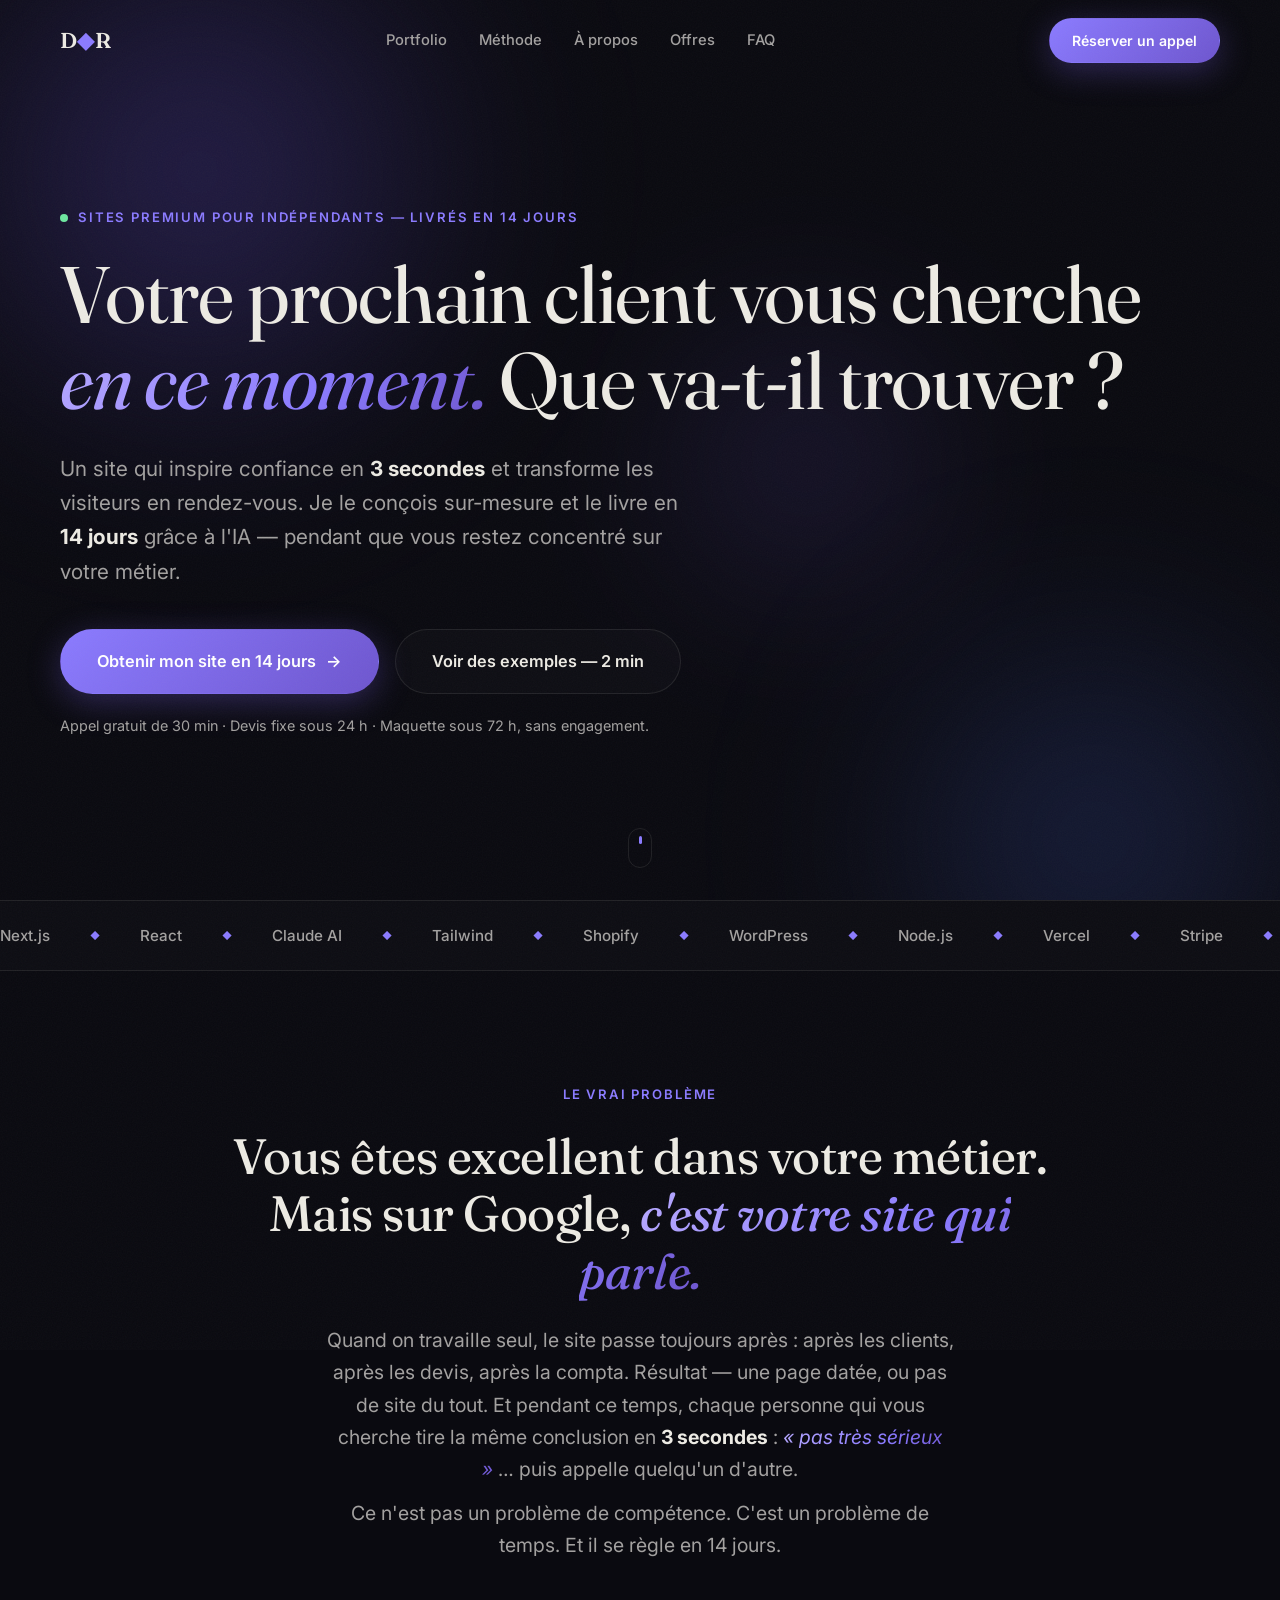
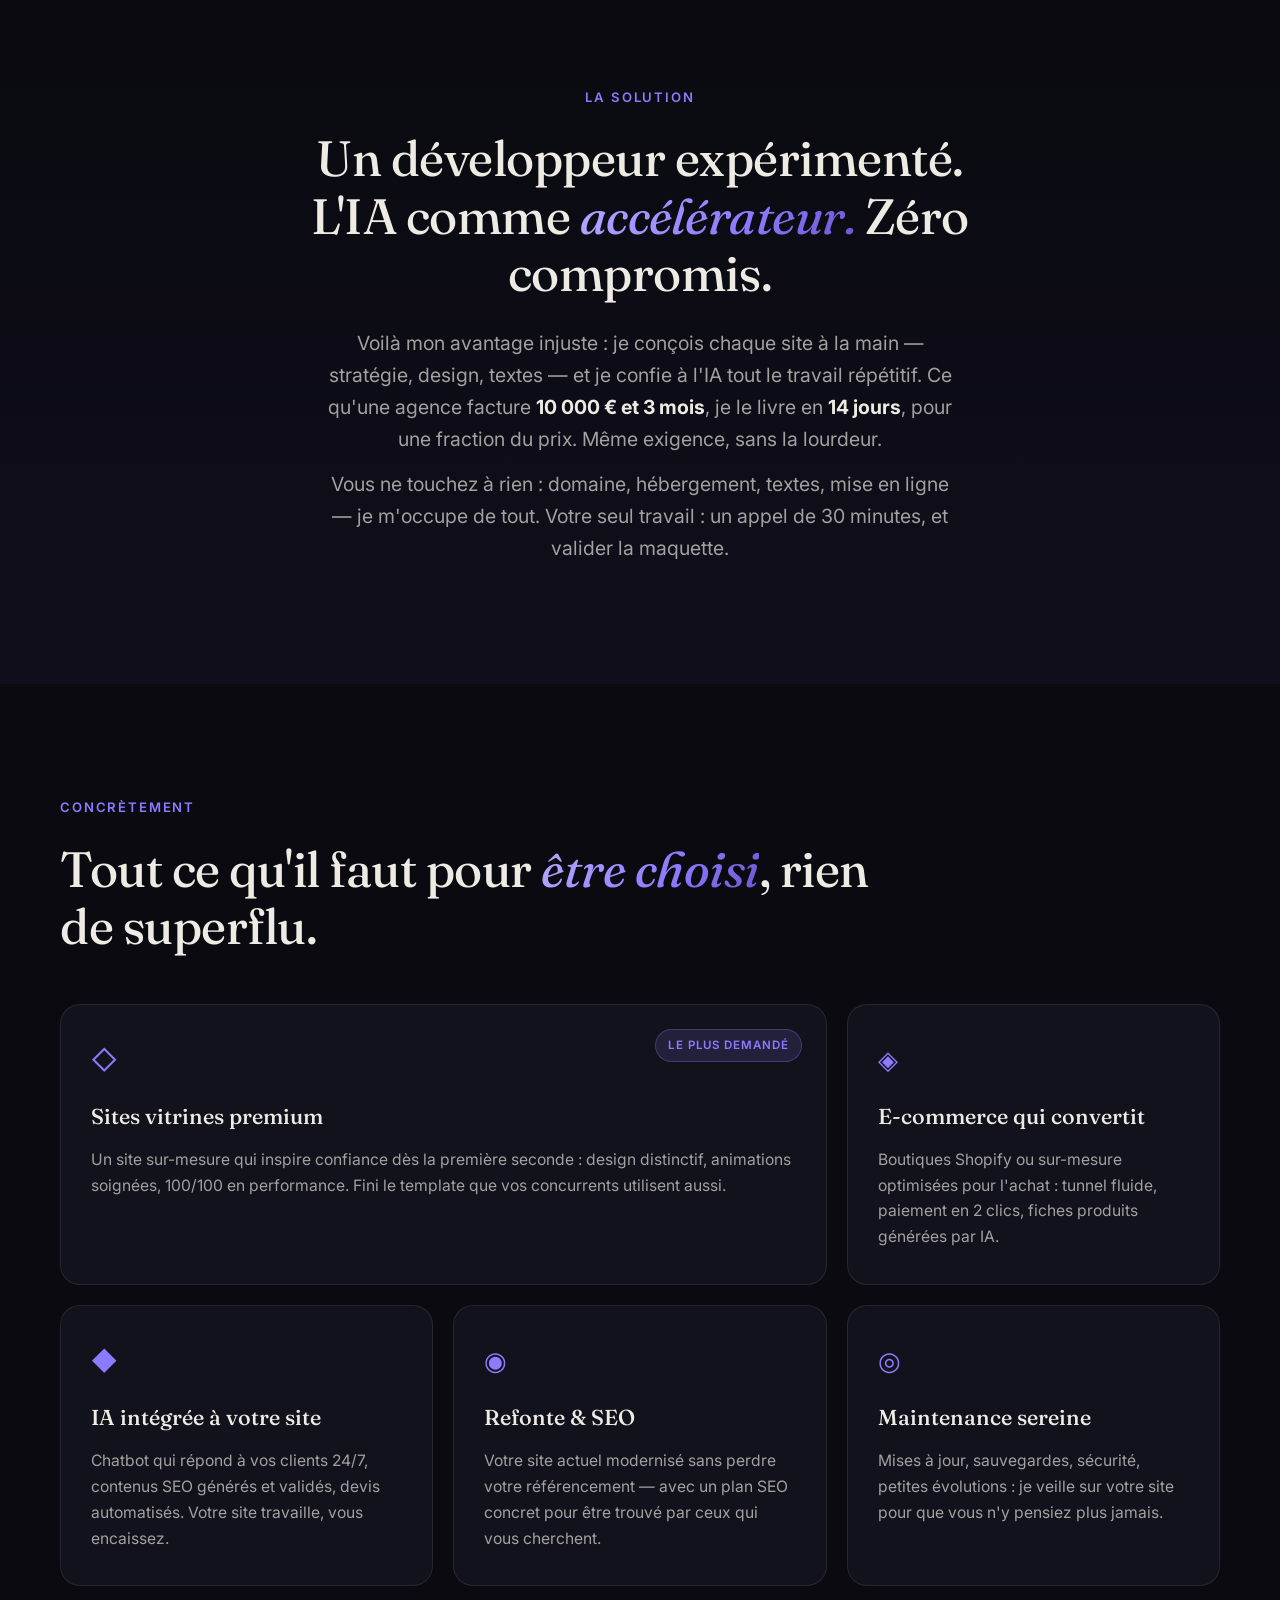
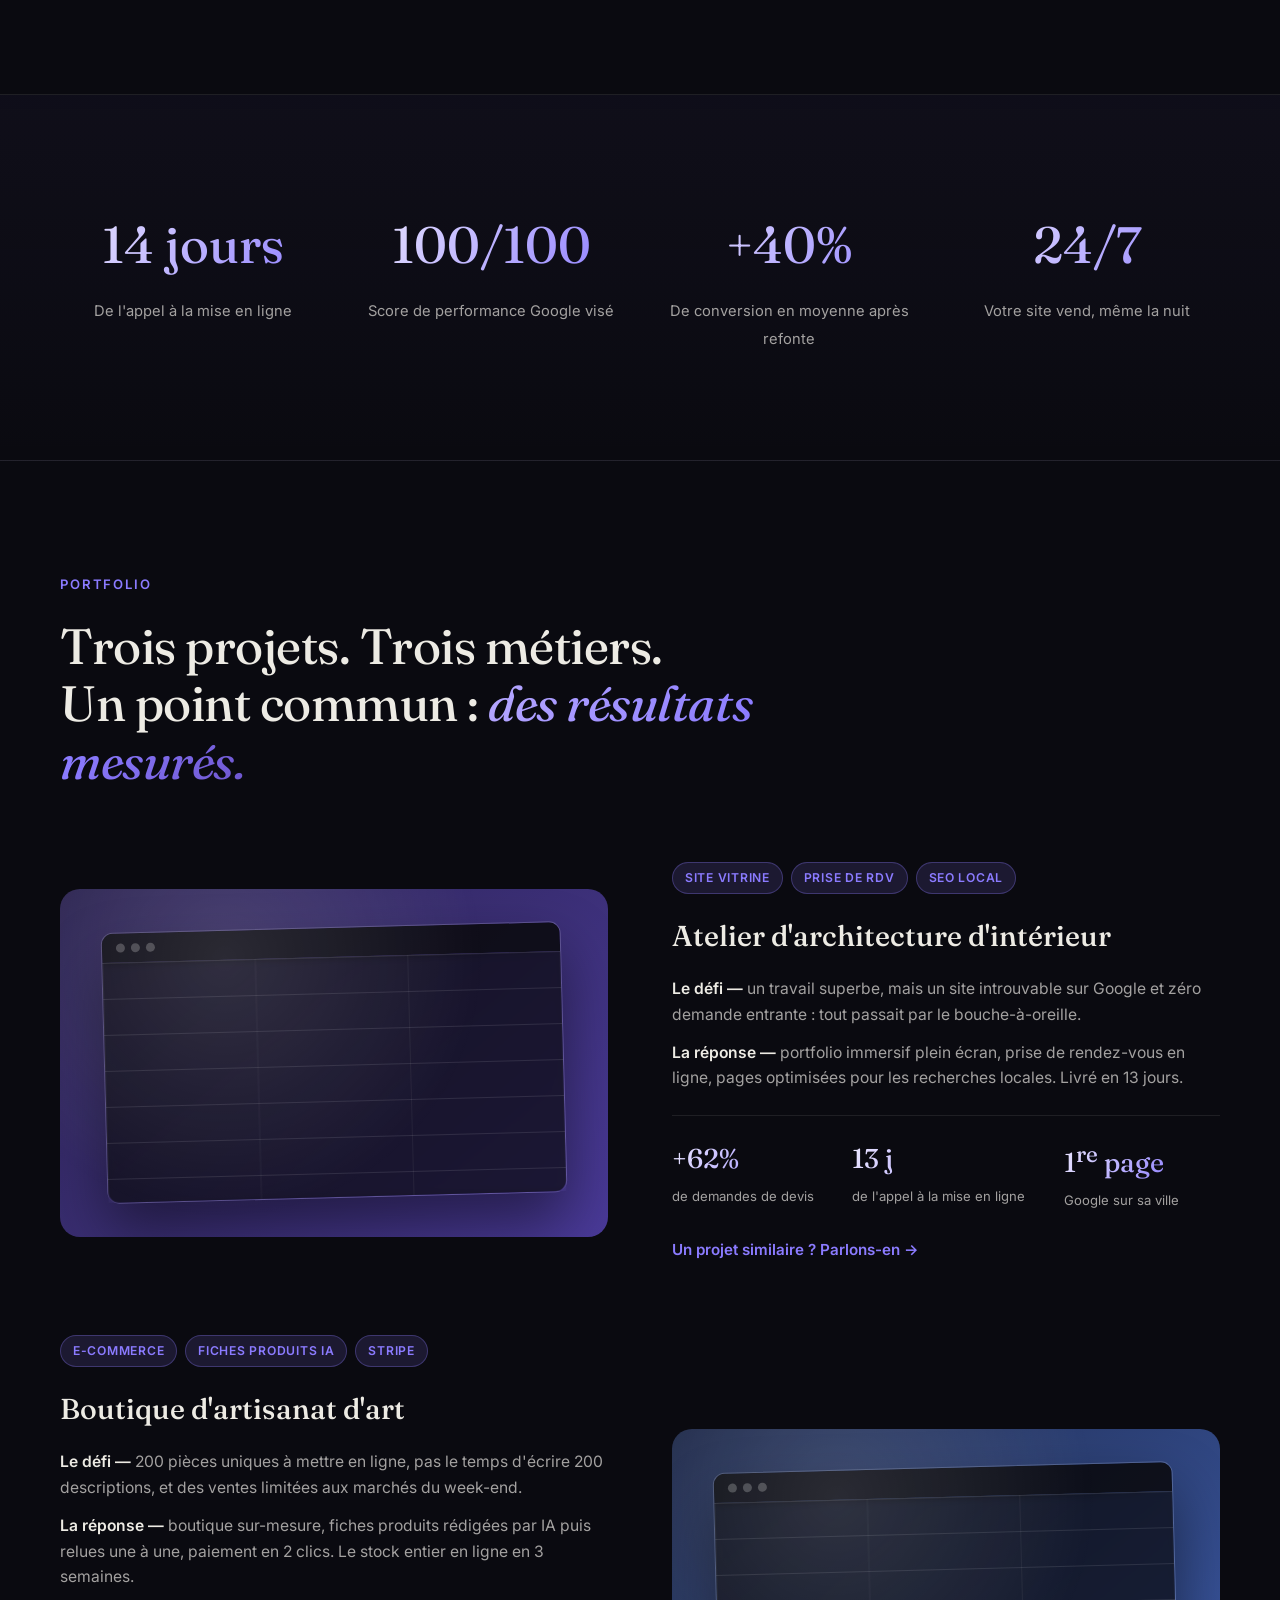
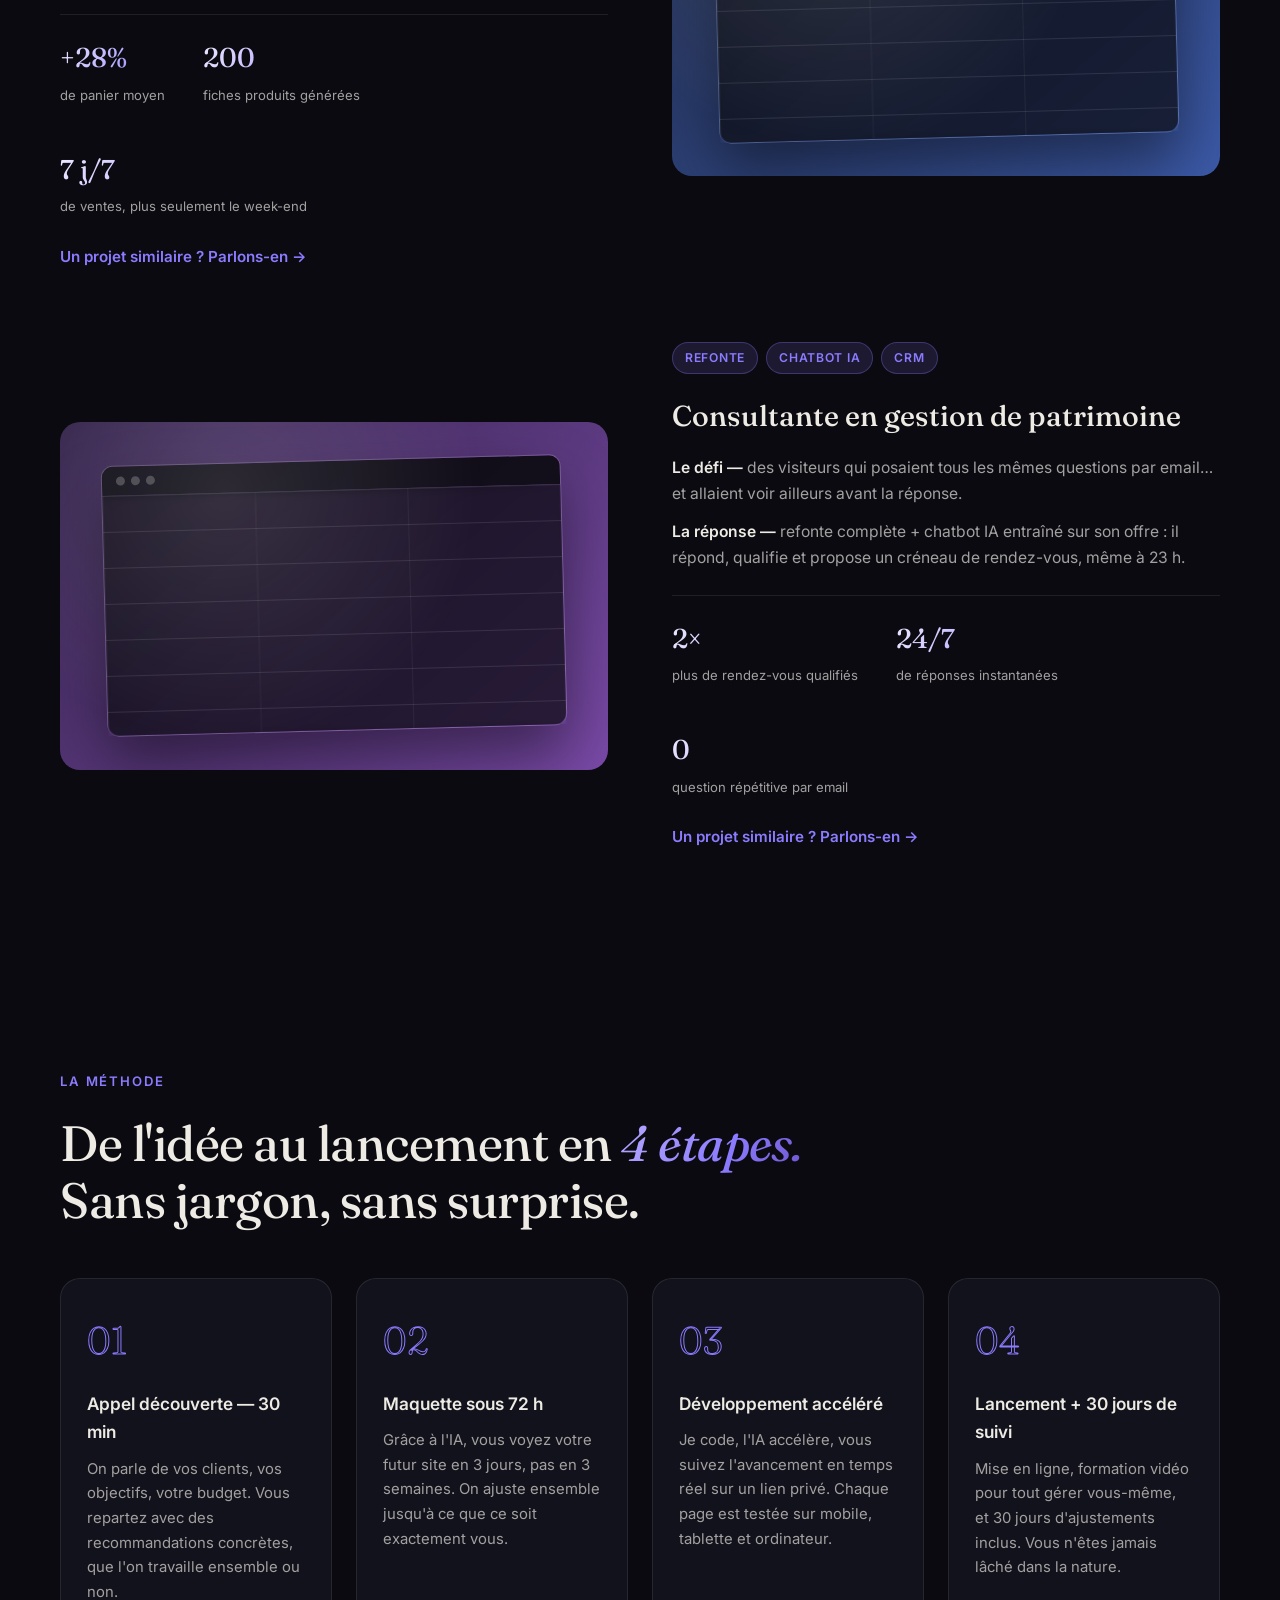
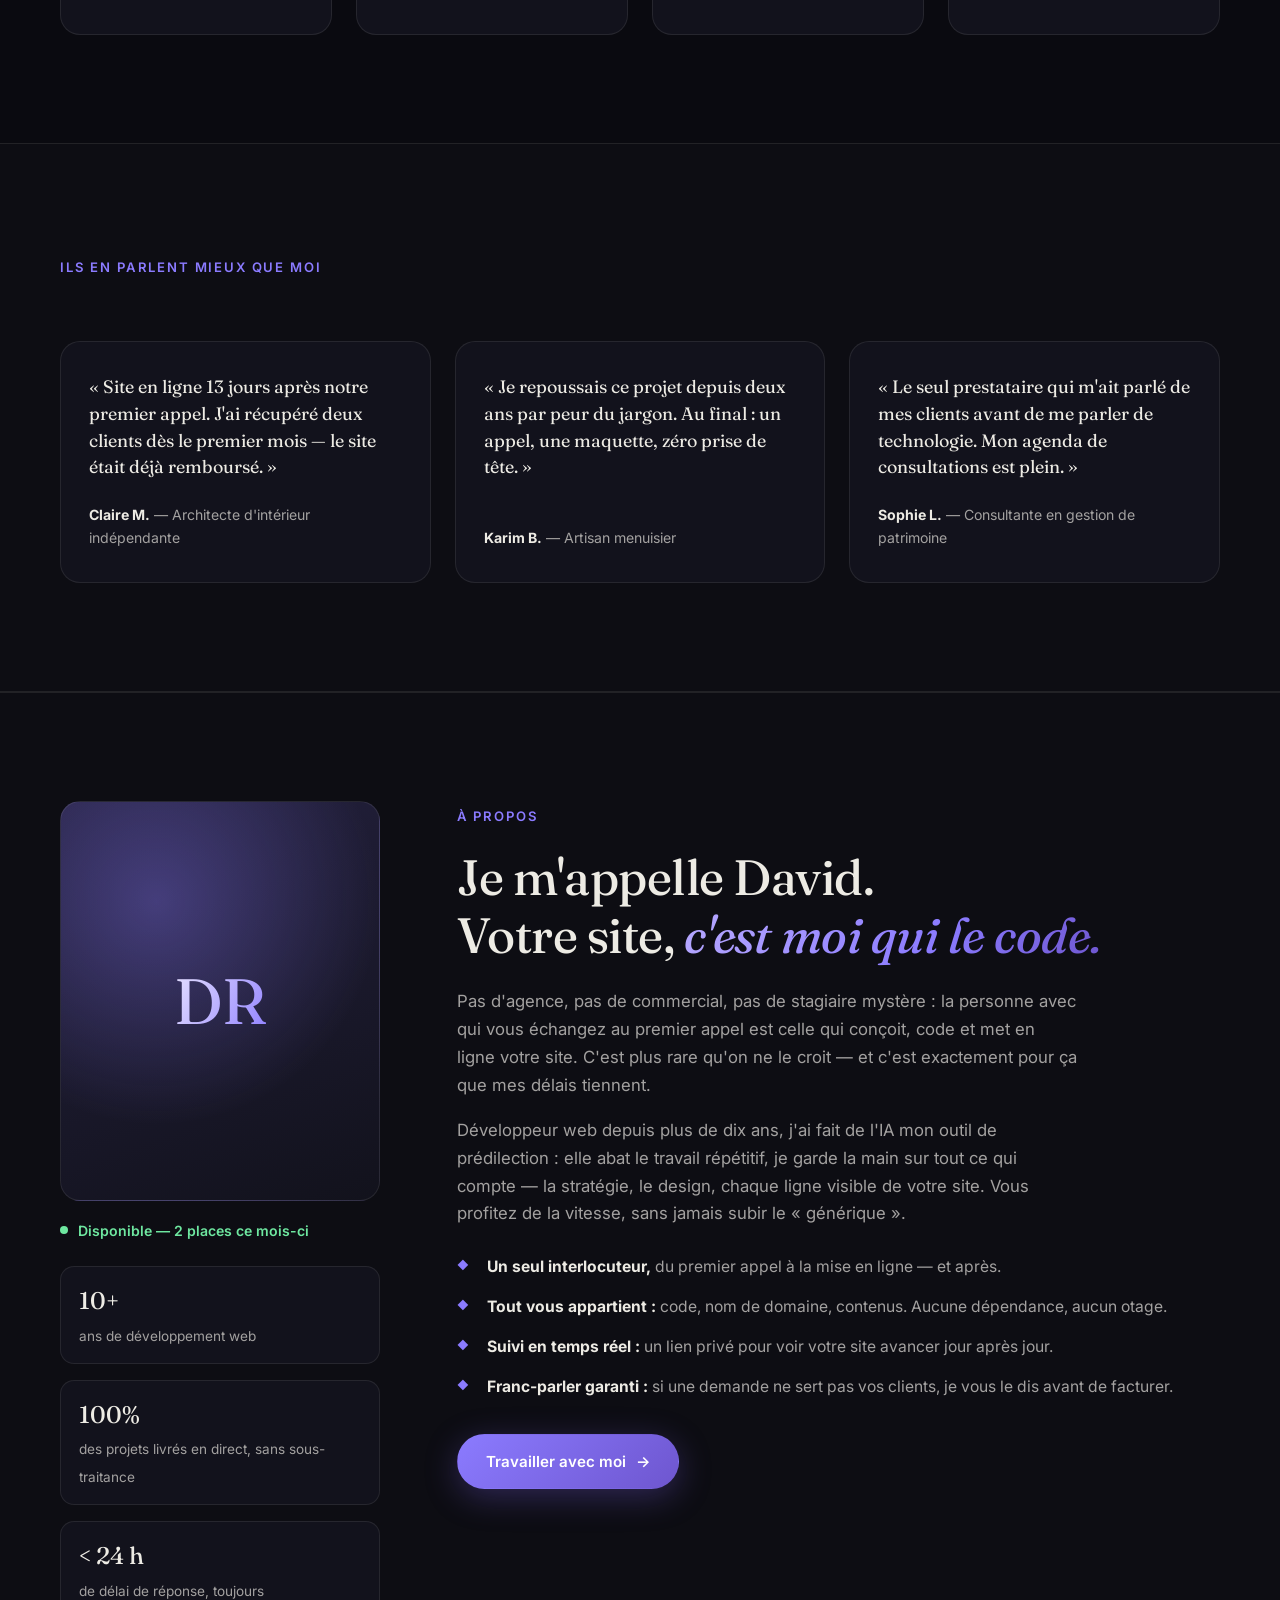
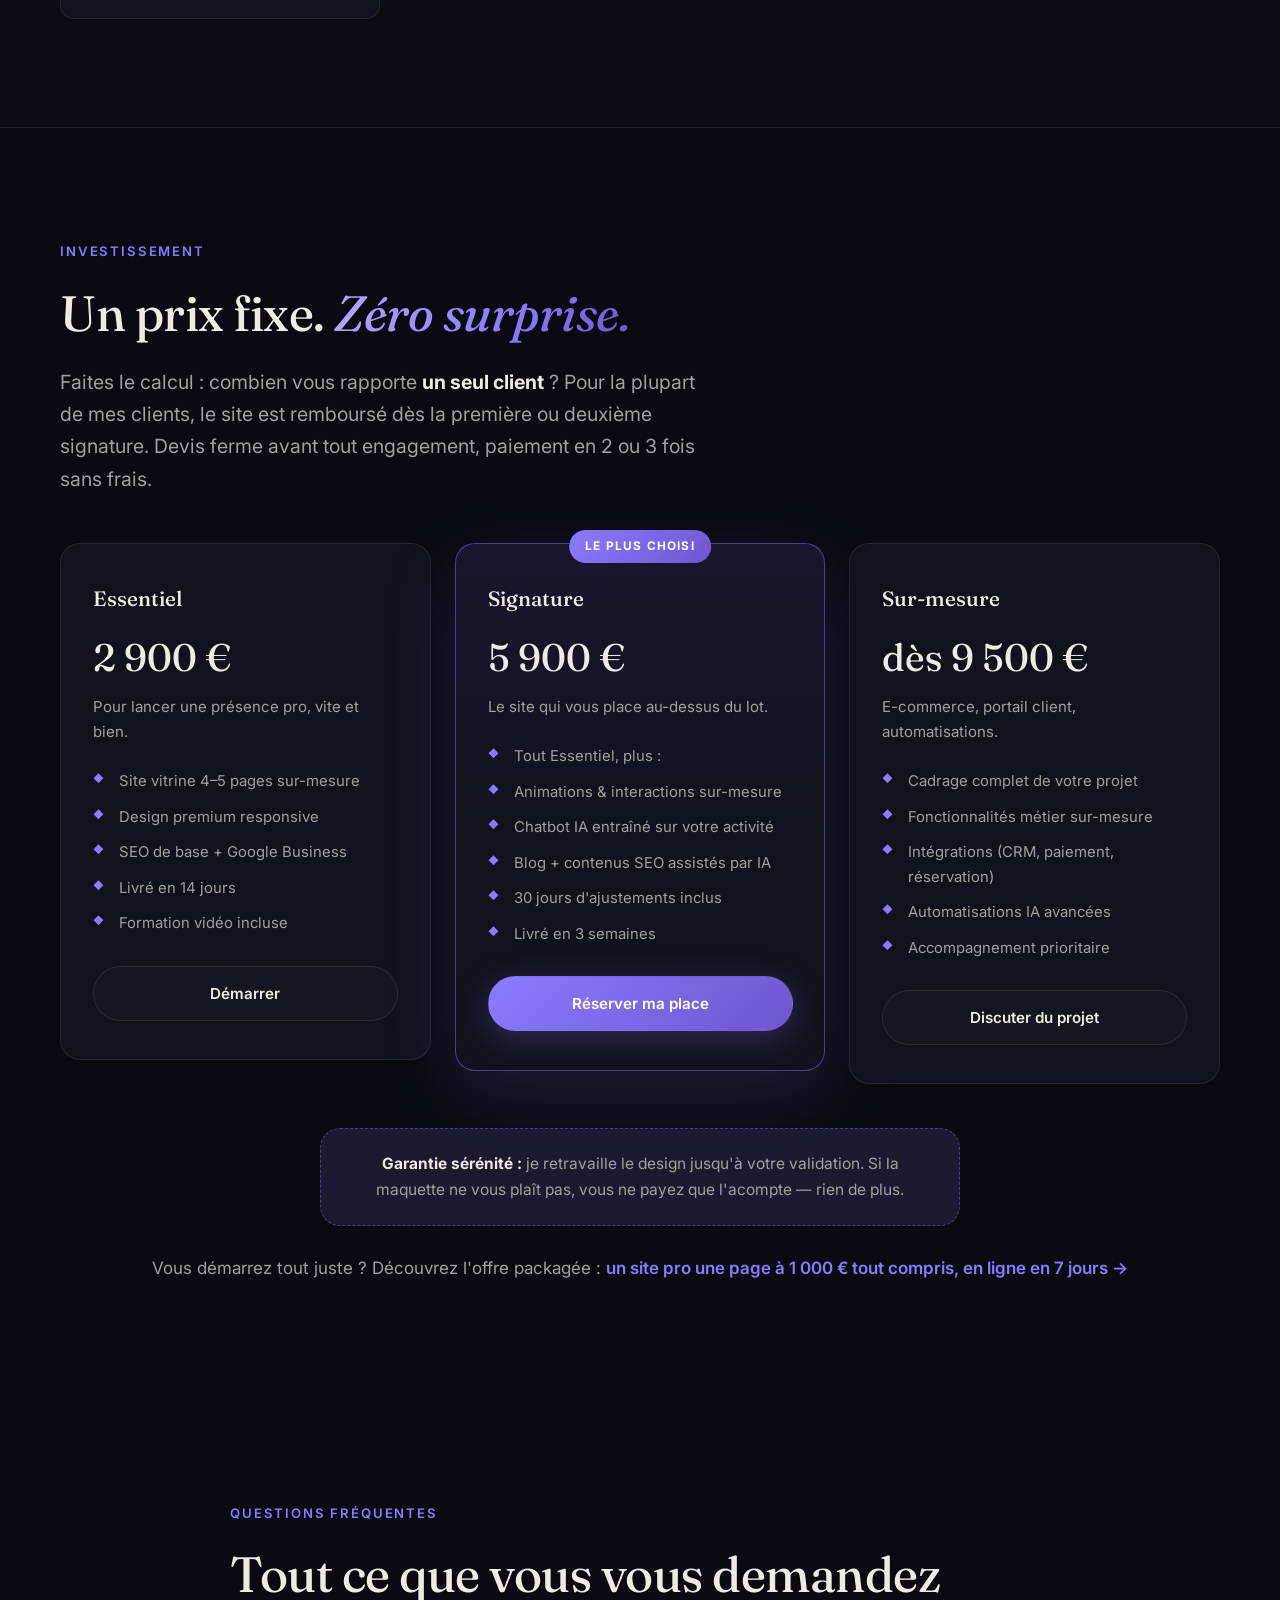
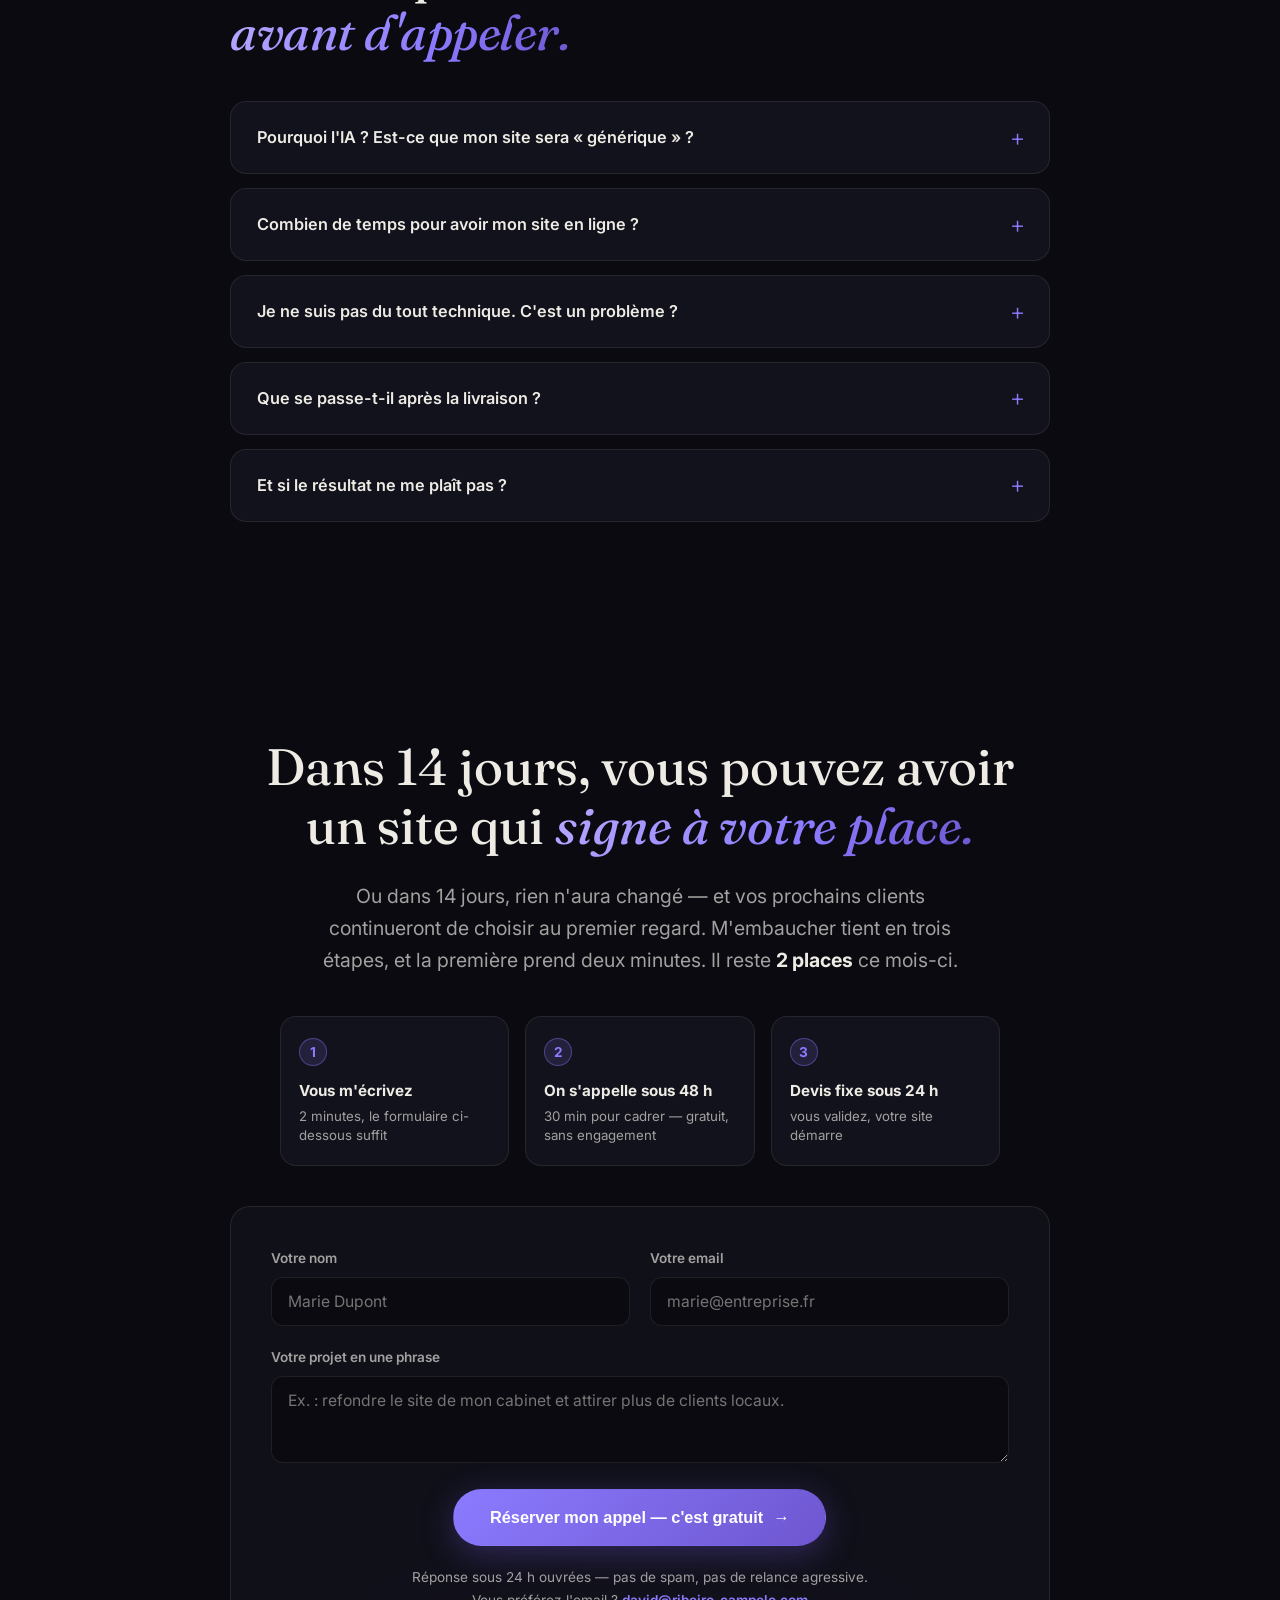
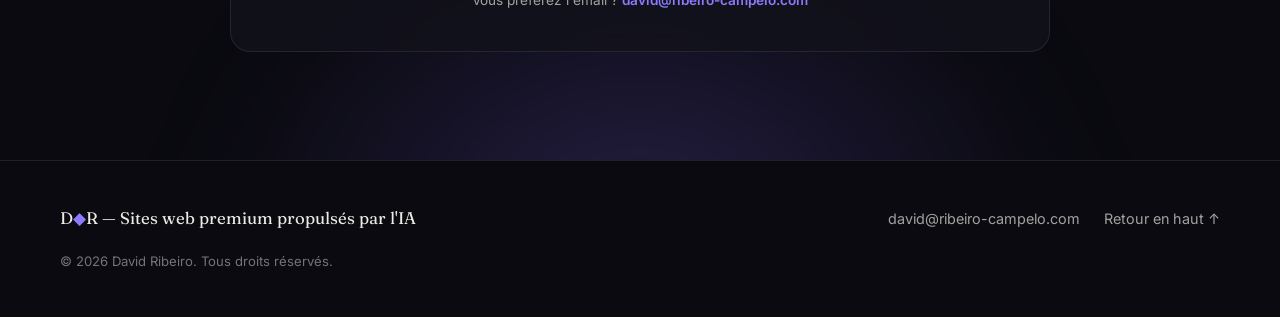
==== commit a5a344ac: "Page de service : offre packagée site une page à 1 000 € Nouvelle page offre-1000.html : hero prix f" ====
--- a/index.html
+++ b/index.html
@@ -428,6 +428,10 @@
           <strong>Garantie sérénité :</strong> je retravaille le design jusqu'à votre validation.
           Si la maquette ne vous plaît pas, vous ne payez que l'acompte — rien de plus.
         </p>
+        <p class="works__note reveal" style="text-align: center; margin-top: 28px; color: var(--text-dim);">
+          Vous démarrez tout juste ? Découvrez l'offre packagée&nbsp;:
+          <a href="offre-1000.html" style="color: var(--accent); font-weight: 600; text-decoration: none;">un site pro une page à 1 000 € tout compris, en ligne en 7 jours →</a>
+        </p>
       </div>
     </section>
 
--- a/styles.css
+++ b/styles.css
@@ -576,6 +576,85 @@
 }
 .about__points strong { color: var(--text); }
 
+/* ── Page service 1 000 € ────────────────────────── */
+.hero--service { min-height: 88svh; }
+.included {
+  display: grid;
+  grid-template-columns: repeat(3, 1fr);
+  gap: 16px;
+  margin-top: 44px;
+}
+.included__item {
+  background: var(--surface);
+  border: 1px solid var(--line);
+  border-radius: 16px;
+  padding: 22px 22px 24px;
+  position: relative;
+  transition: border-color 0.3s;
+}
+.included__item:hover { border-color: rgba(139, 123, 255, 0.35); }
+.included__item::before {
+  content: "✓";
+  display: inline-flex; align-items: center; justify-content: center;
+  width: 24px; height: 24px;
+  border-radius: 50%;
+  background: rgba(110, 231, 160, 0.12);
+  border: 1px solid rgba(110, 231, 160, 0.4);
+  color: #6ee7a0;
+  font-size: 0.8rem; font-weight: 700;
+  margin-bottom: 12px;
+}
+.included__item strong { display: block; font-size: 1rem; margin-bottom: 6px; }
+.included__item span { color: var(--text-dim); font-size: 0.9rem; line-height: 1.5; display: block; }
+
+.steps--service { grid-template-columns: repeat(3, 1fr); }
+
+.fit {
+  display: grid;
+  grid-template-columns: 1fr 1fr;
+  gap: 24px;
+  margin-top: 44px;
+}
+.fit__card {
+  border-radius: var(--radius);
+  padding: 34px 30px;
+  border: 1px solid var(--line);
+  background: var(--surface);
+}
+.fit__card--yes { border-color: rgba(110, 231, 160, 0.3); }
+.fit__card--yes h3 { color: #6ee7a0; }
+.fit__card--no h3 { color: var(--text-dim); }
+.fit__card h3 {
+  font-family: var(--font-display);
+  font-weight: 500; font-size: 1.25rem;
+  margin-bottom: 18px;
+}
+.fit__card ul { list-style: none; display: flex; flex-direction: column; gap: 12px; }
+.fit__card li {
+  position: relative;
+  padding-left: 28px;
+  color: var(--text-dim);
+  font-size: 0.96rem;
+}
+.fit__card--yes li::before {
+  content: "✓";
+  position: absolute; left: 0; top: 0;
+  color: #6ee7a0; font-weight: 700;
+}
+.fit__card--no li::before {
+  content: "✕";
+  position: absolute; left: 0; top: 0;
+  color: var(--text-dim); font-weight: 700; opacity: 0.7;
+}
+.fit__card a { color: var(--accent); text-decoration: none; font-weight: 600; }
+.fit__note {
+  margin-top: 18px;
+  padding-top: 16px;
+  border-top: 1px solid var(--line);
+  color: var(--text-dim);
+  font-size: 0.9rem;
+}
+
 /* ── Étapes d'embauche (CTA) ─────────────────────── */
 .hire-steps {
   list-style: none;
@@ -885,6 +964,9 @@
   .quotes, .pricing, .steps { grid-template-columns: 1fr 1fr; }
   .stats__grid { grid-template-columns: 1fr 1fr; gap: 40px 20px; }
   .price-card--featured { transform: none; }
+  .included { grid-template-columns: 1fr 1fr; }
+  .steps--service { grid-template-columns: 1fr; }
+  .fit { grid-template-columns: 1fr; }
   .case { grid-template-columns: 1fr; gap: 28px; }
   .case:nth-of-type(even) .case__visual { order: 0; }
   .case__visual { min-height: 260px; }
@@ -897,7 +979,7 @@
   .nav__links { display: none; }
   .nav .btn { display: none; }
   .nav__burger { display: flex; }
-  .bento, .quotes, .pricing, .steps, .hire-steps { grid-template-columns: 1fr; }
+  .bento, .quotes, .pricing, .steps, .hire-steps, .included { grid-template-columns: 1fr; }
   .bento__card--large { grid-column: span 1; }
   .contact-form { padding: 28px 22px; }
   .contact-form__row { grid-template-columns: 1fr; }
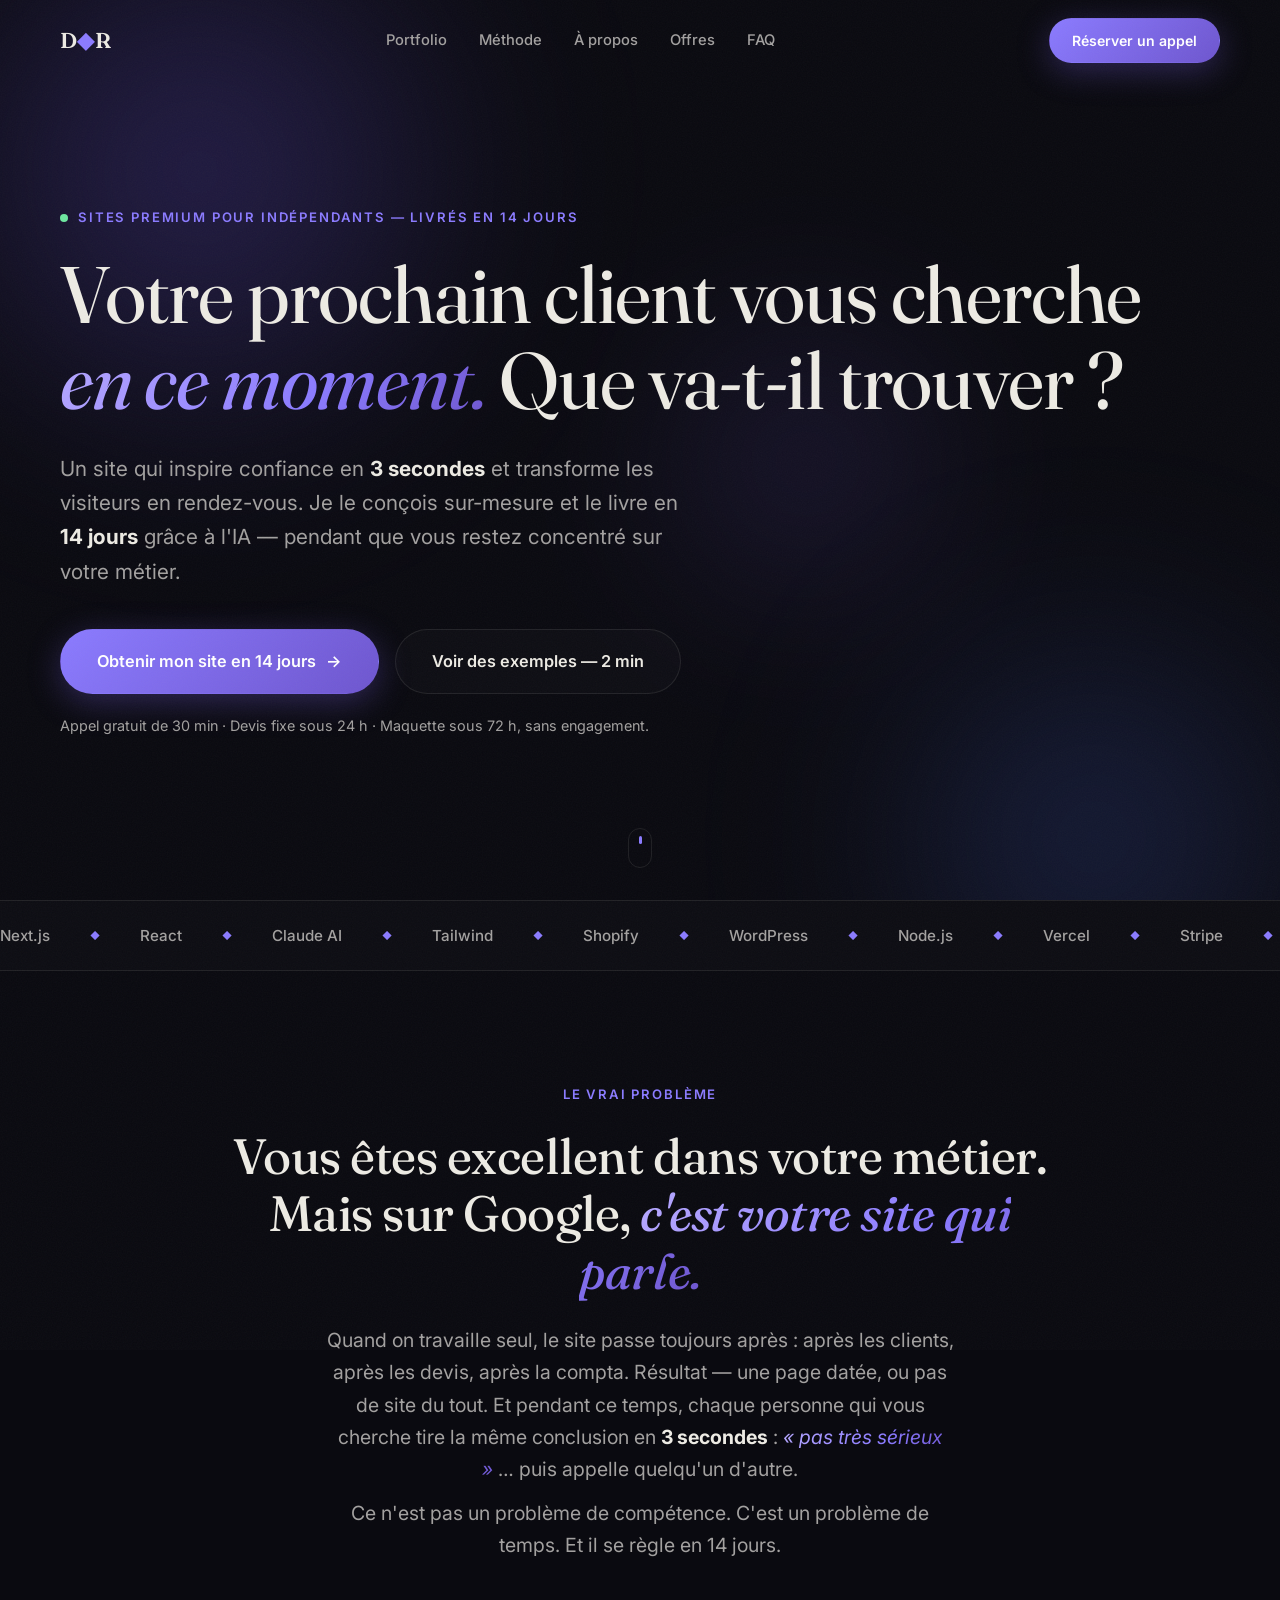
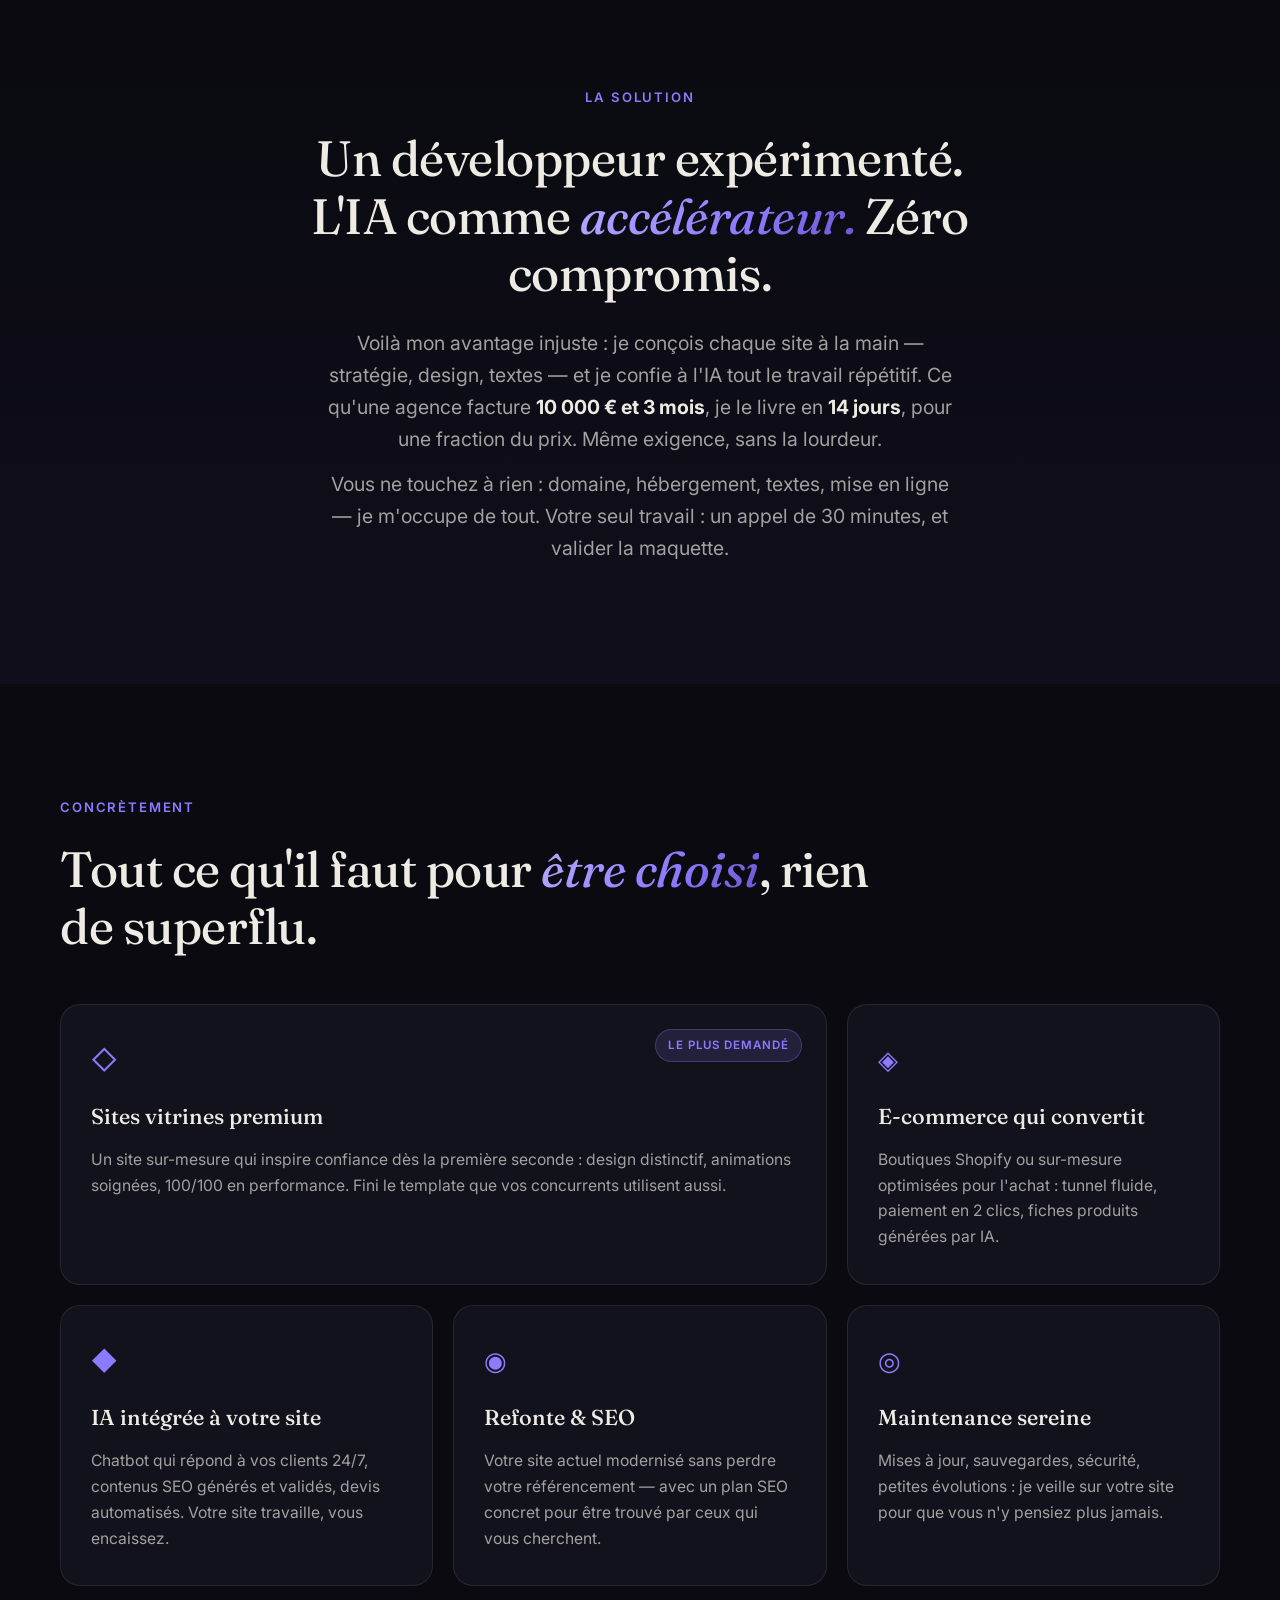
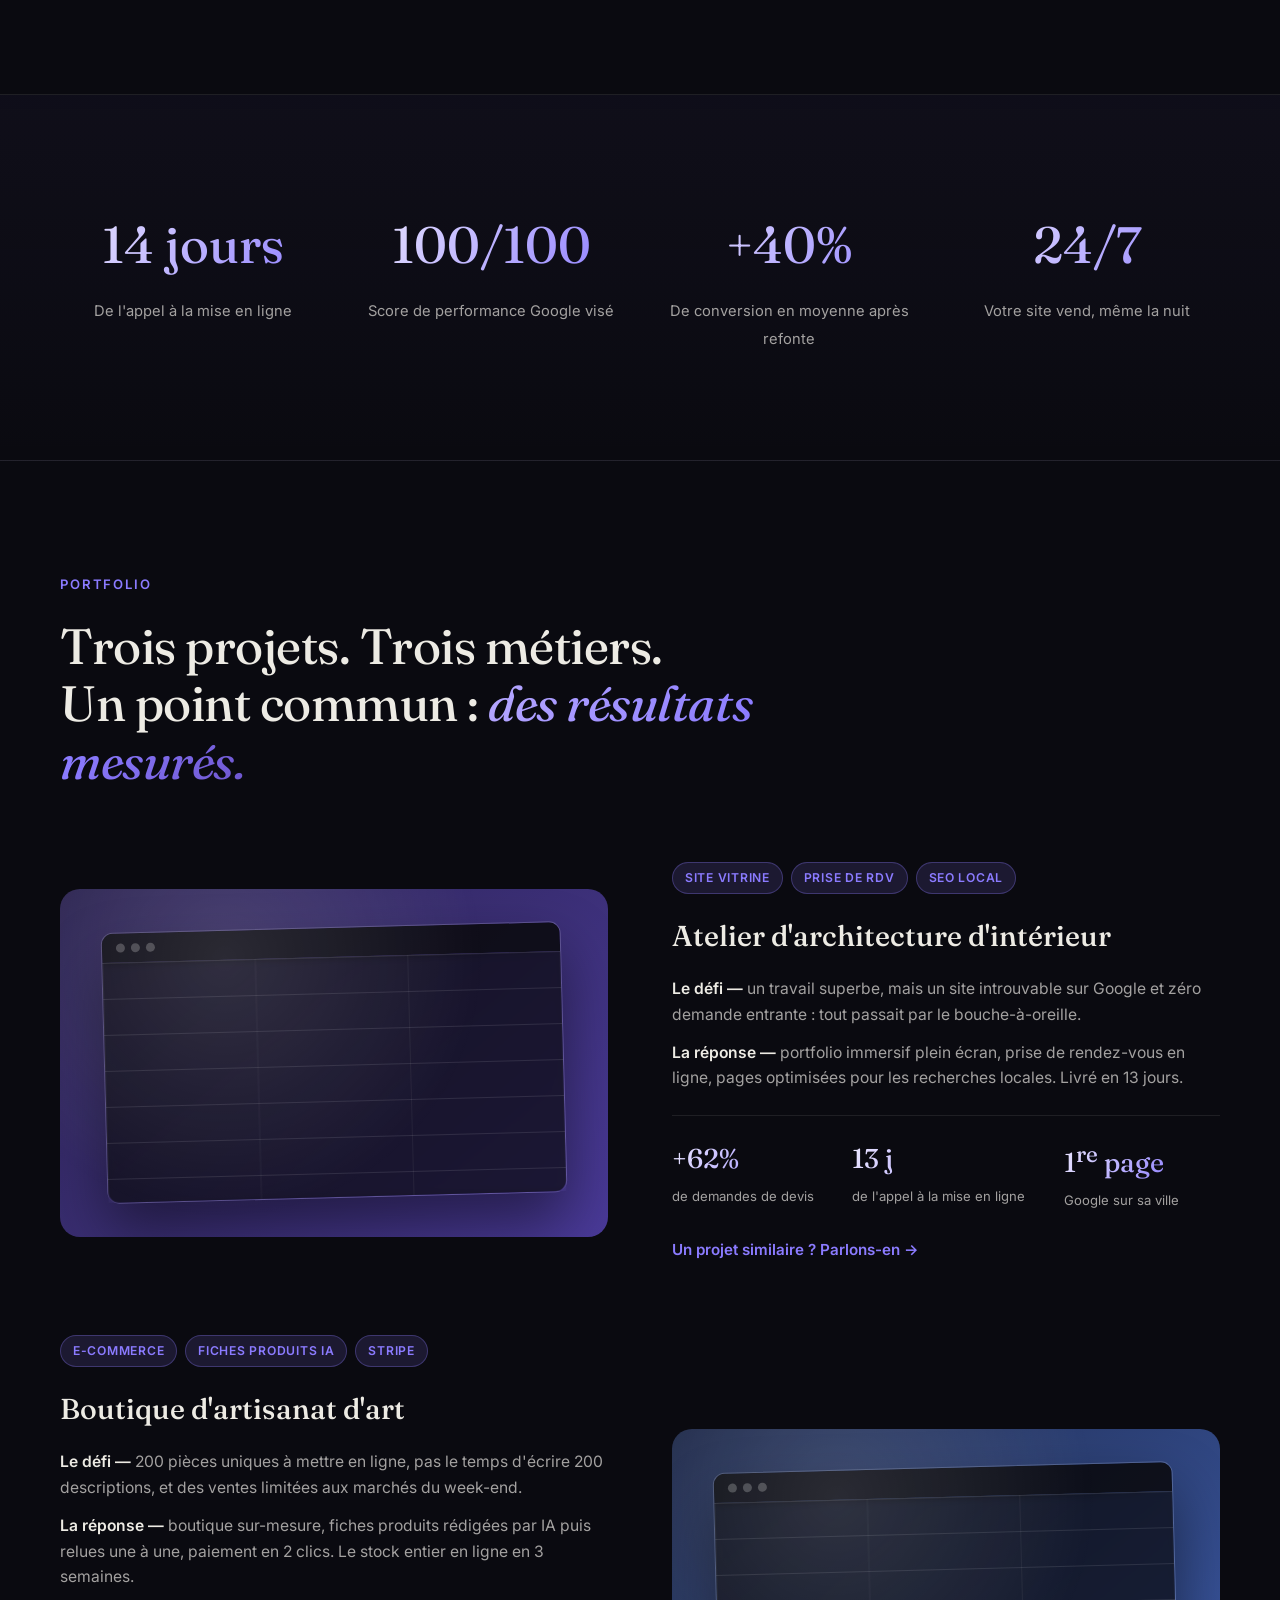
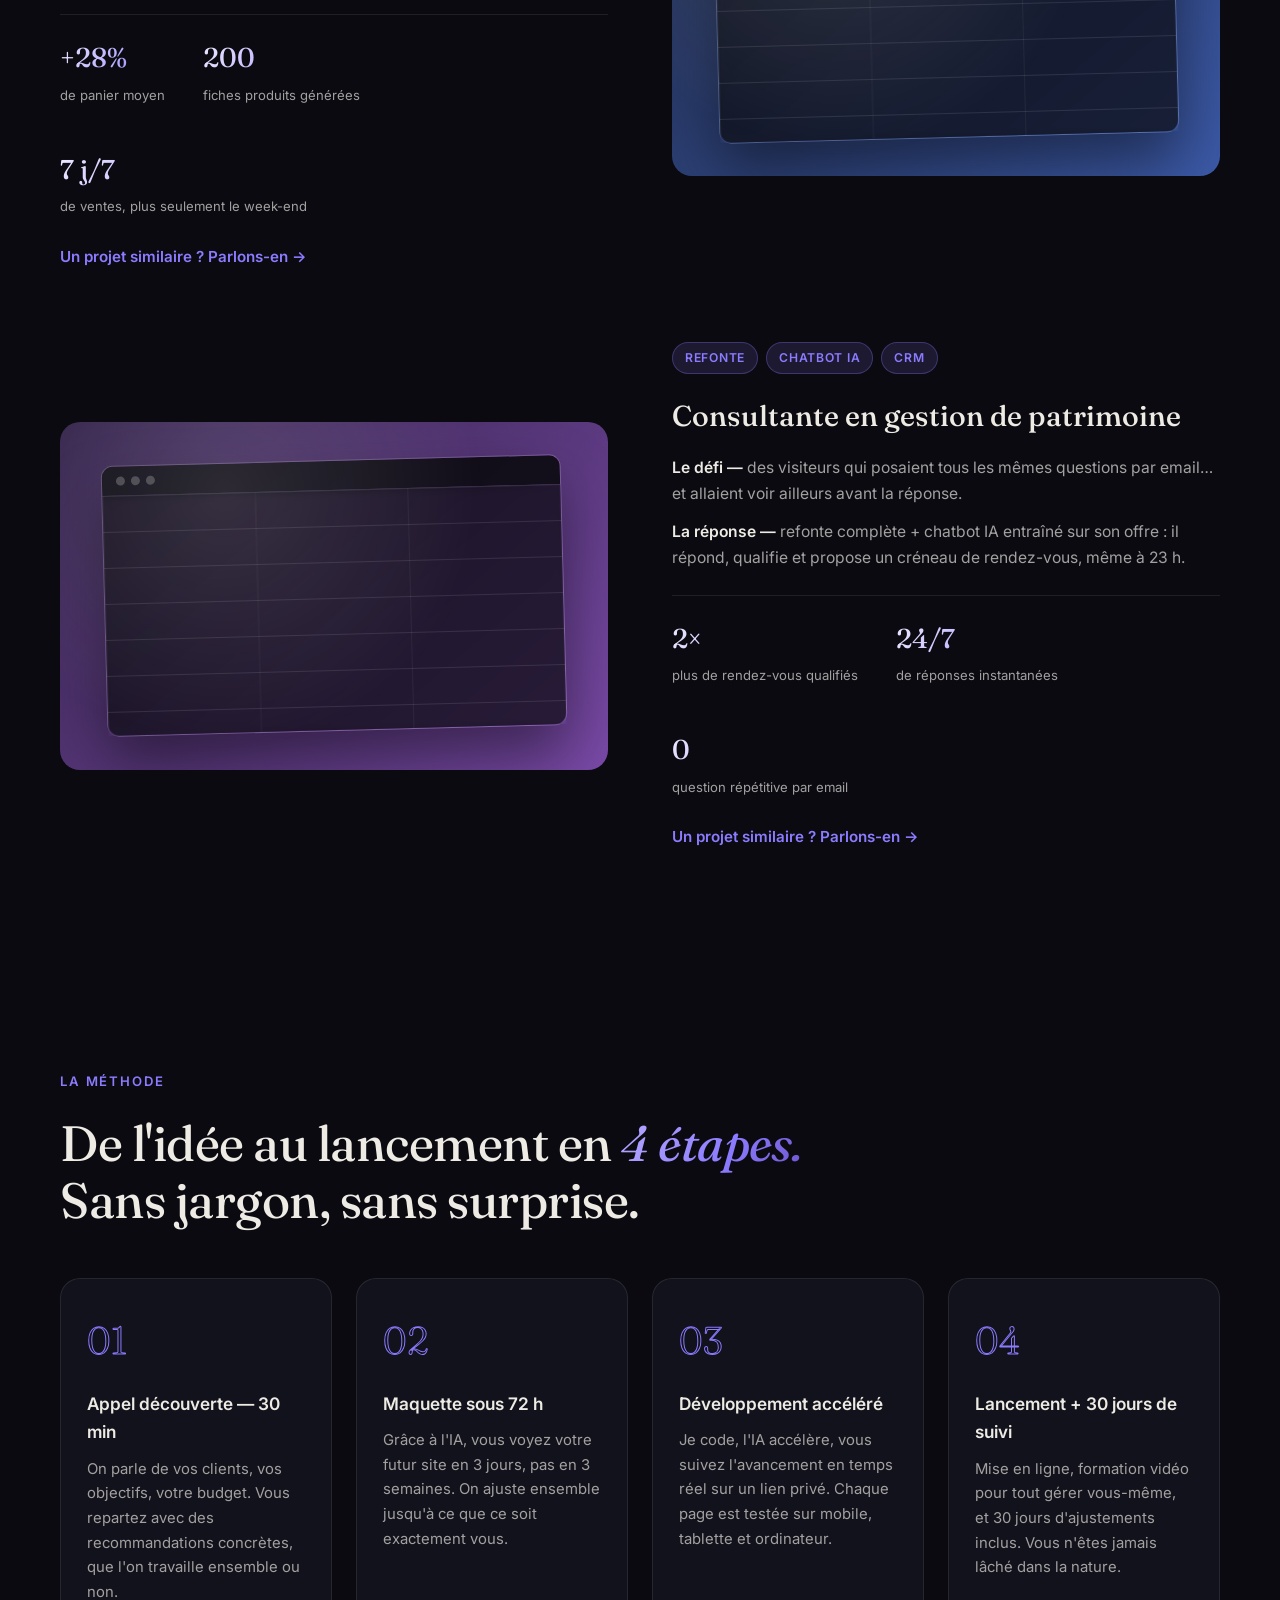
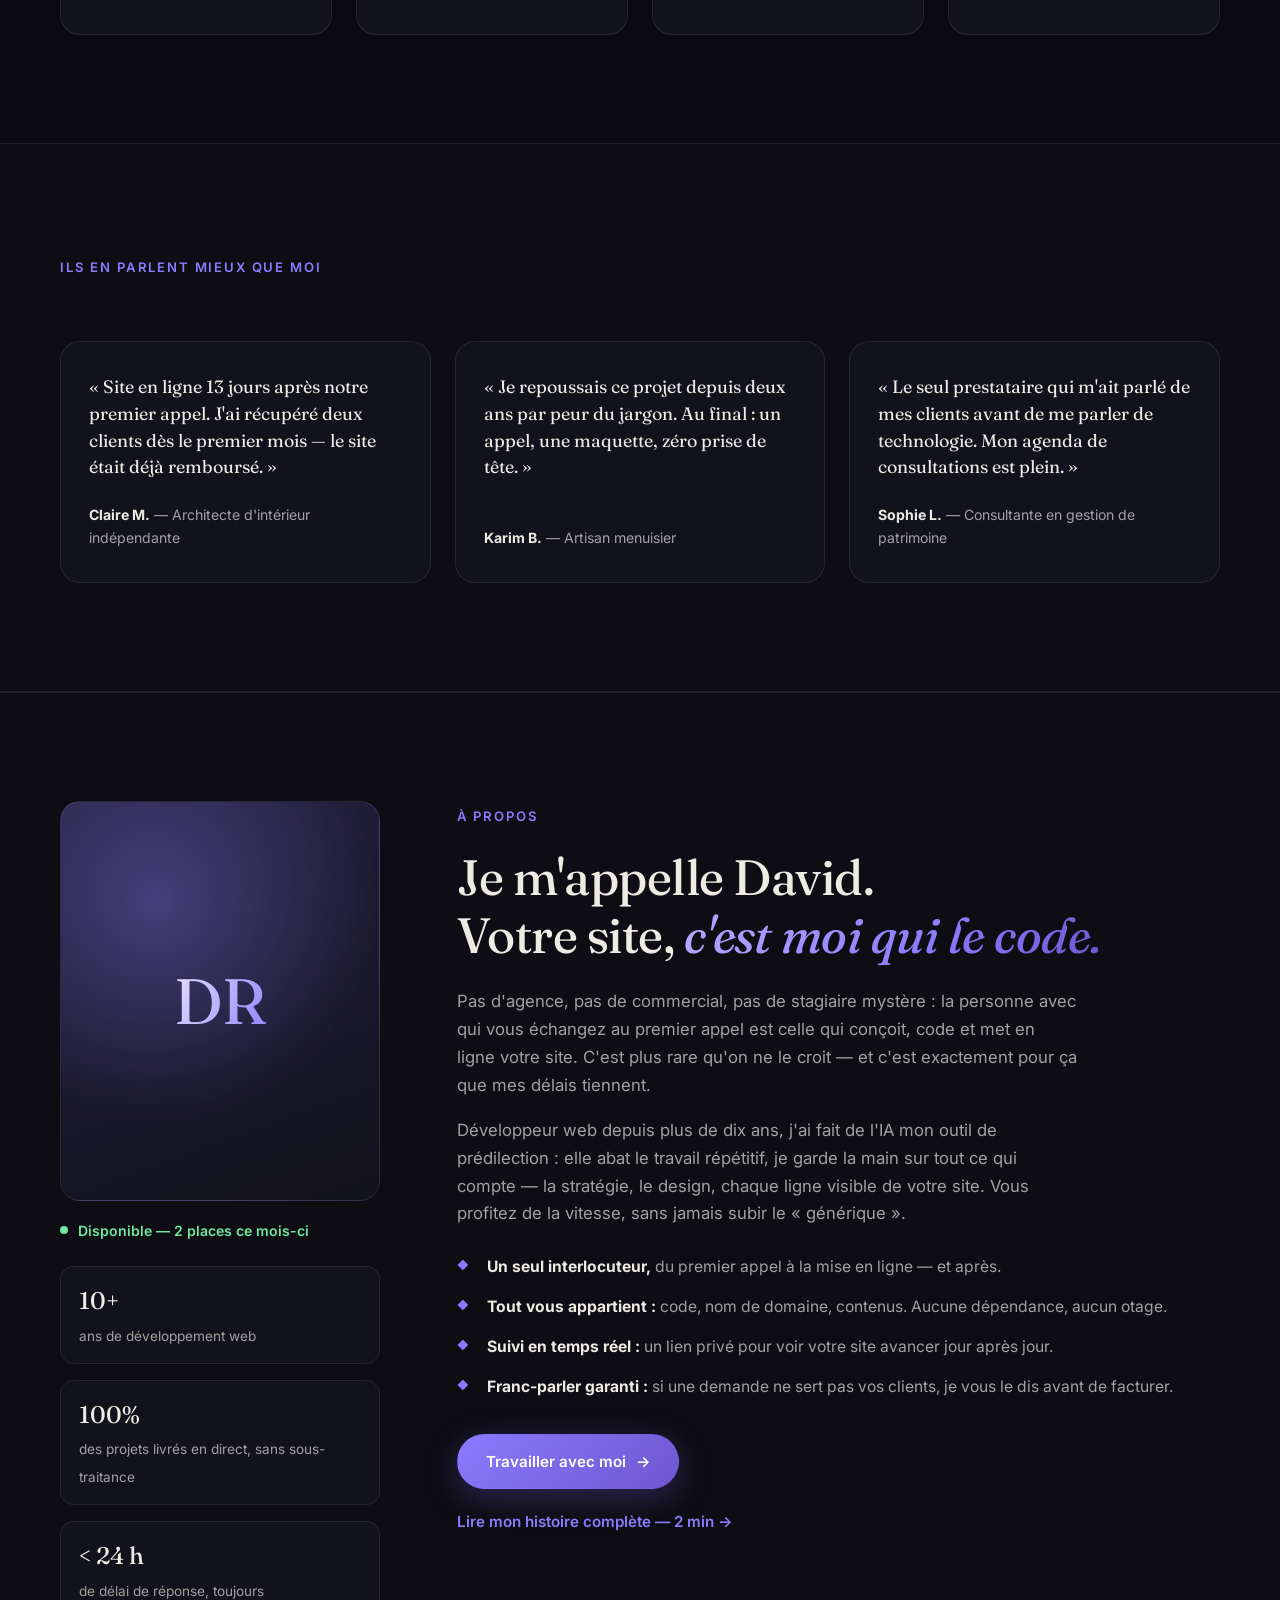
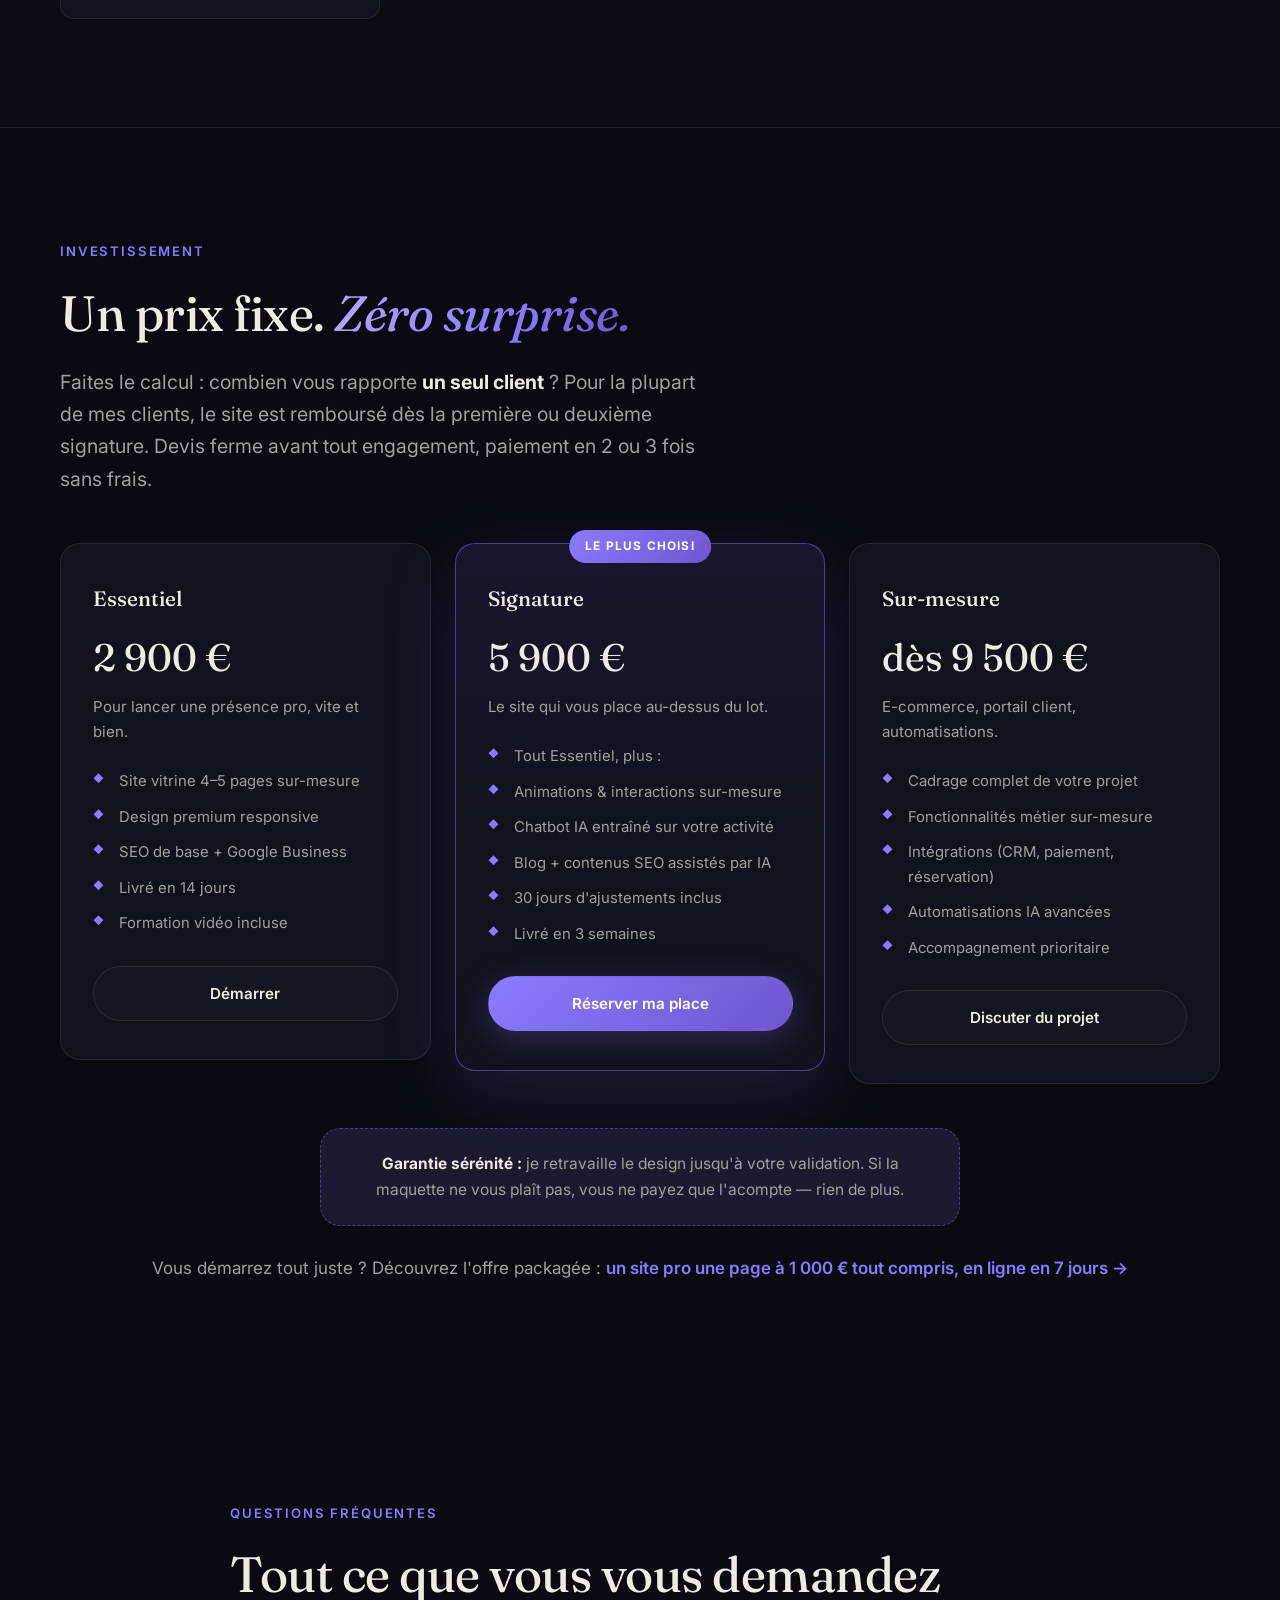
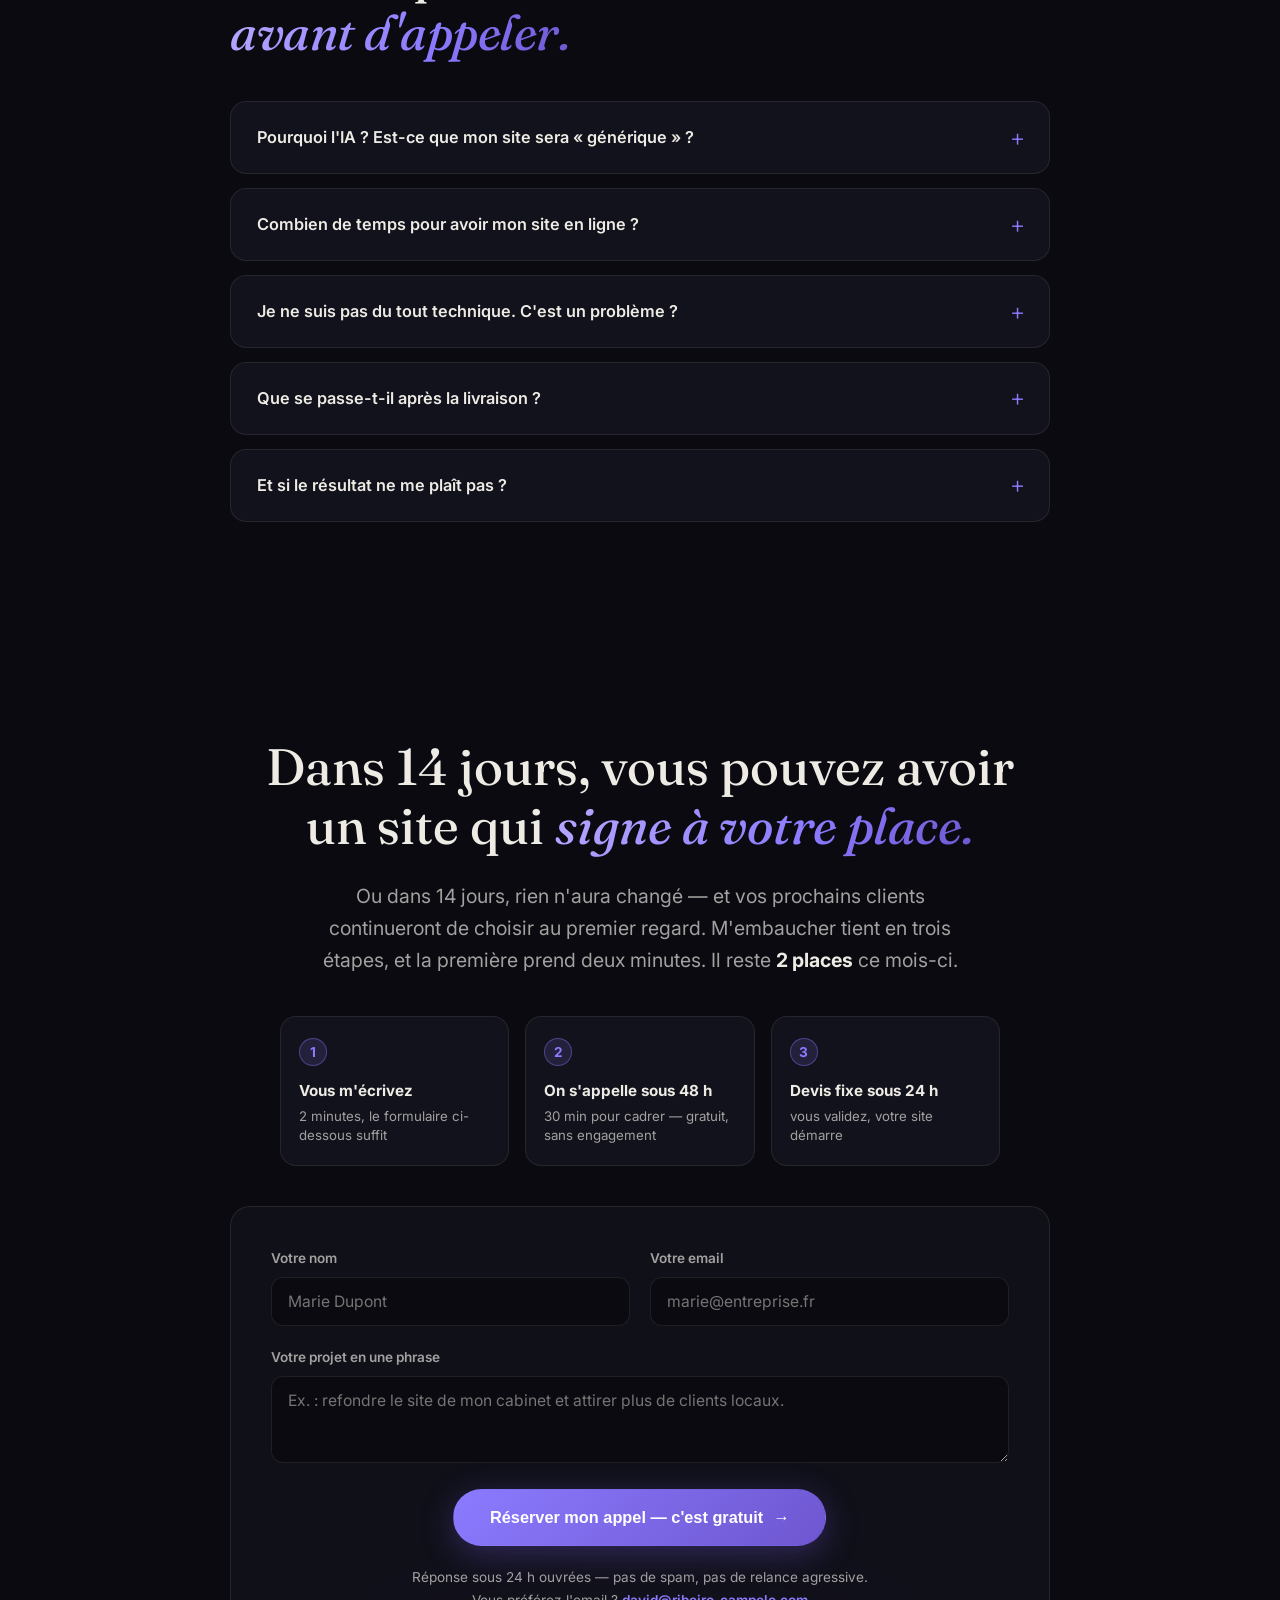
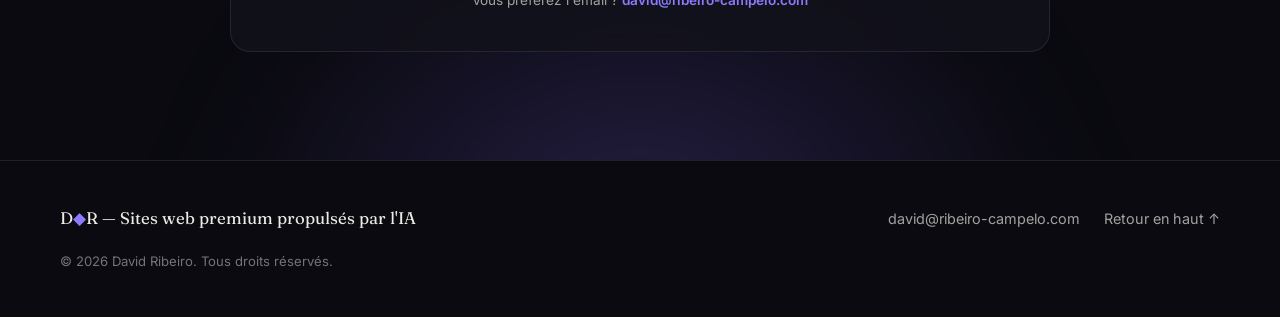
==== commit 4f7f9013: "Page À propos narrative en trois chapitres Nouvelle page apropos.html : ouverture qui renverse la co" ====
--- a/index.html
+++ b/index.html
@@ -367,6 +367,9 @@
             <li><strong>Franc-parler garanti :</strong> si une demande ne sert pas vos clients, je vous le dis avant de facturer.</li>
           </ul>
           <a href="#contact" class="btn btn--primary magnetic reveal">Travailler avec moi <span class="btn__arrow" aria-hidden="true">→</span></a>
+          <p class="reveal" style="margin-top: 18px;">
+            <a href="apropos.html" style="color: var(--accent); text-decoration: none; font-weight: 600; font-size: 0.95rem;">Lire mon histoire complète — 2 min →</a>
+          </p>
         </div>
       </div>
     </section>
--- a/styles.css
+++ b/styles.css
@@ -655,6 +655,73 @@
   font-size: 0.9rem;
 }
 
+/* ── Page À propos : narration ───────────────────── */
+.chapter { margin-bottom: clamp(48px, 8vh, 80px); }
+.chapter__num {
+  display: inline-block;
+  font-size: 0.78rem; font-weight: 700;
+  letter-spacing: 0.14em; text-transform: uppercase;
+  color: var(--accent);
+  border: 1px solid rgba(139, 123, 255, 0.35);
+  background: var(--accent-soft);
+  padding: 6px 14px; border-radius: 100px;
+  margin-bottom: 20px;
+}
+.chapter__title {
+  font-family: var(--font-display);
+  font-weight: 460;
+  font-size: clamp(1.5rem, 3vw, 2.1rem);
+  line-height: 1.2;
+  margin-bottom: 20px;
+}
+.chapter p {
+  color: var(--text-dim);
+  font-size: 1.06rem;
+  line-height: 1.75;
+  margin-bottom: 16px;
+}
+.chapter strong { color: var(--text); }
+.pullquote {
+  font-family: var(--font-display);
+  font-style: italic;
+  font-weight: 420;
+  font-size: clamp(1.4rem, 2.8vw, 1.9rem);
+  line-height: 1.4;
+  text-align: center;
+  color: var(--text);
+  padding: clamp(32px, 5vh, 52px) clamp(20px, 4vw, 60px);
+  margin-bottom: clamp(48px, 8vh, 80px);
+  border-block: 1px solid var(--line);
+  background:
+    radial-gradient(ellipse at center, rgba(110, 86, 207, 0.1), transparent 70%);
+}
+.promise { padding: 24px 26px; }
+.promise__title {
+  font-weight: 600;
+  font-size: 1.05rem;
+  margin-bottom: 8px;
+}
+.promise__body { color: var(--text-dim); font-size: 0.97rem; }
+.offscreen {
+  display: grid;
+  grid-template-columns: repeat(4, 1fr);
+  gap: 16px;
+  margin-top: 44px;
+}
+.offscreen__card {
+  background: var(--surface);
+  border: 1px solid var(--line);
+  border-radius: 16px;
+  padding: 26px 22px;
+  transition: border-color 0.3s, transform 0.3s var(--ease);
+}
+.offscreen__card:hover {
+  border-color: rgba(139, 123, 255, 0.35);
+  transform: translateY(-4px);
+}
+.offscreen__emoji { font-size: 1.8rem; display: block; margin-bottom: 14px; }
+.offscreen__card p { color: var(--text-dim); font-size: 0.93rem; line-height: 1.6; }
+
 /* ── Étapes d'embauche (CTA) ─────────────────────── */
 .hire-steps {
   list-style: none;
@@ -965,6 +1032,7 @@
   .stats__grid { grid-template-columns: 1fr 1fr; gap: 40px 20px; }
   .price-card--featured { transform: none; }
   .included { grid-template-columns: 1fr 1fr; }
+  .offscreen { grid-template-columns: 1fr 1fr; }
   .steps--service { grid-template-columns: 1fr; }
   .fit { grid-template-columns: 1fr; }
   .case { grid-template-columns: 1fr; gap: 28px; }
@@ -979,7 +1047,7 @@
   .nav__links { display: none; }
   .nav .btn { display: none; }
   .nav__burger { display: flex; }
-  .bento, .quotes, .pricing, .steps, .hire-steps, .included { grid-template-columns: 1fr; }
+  .bento, .quotes, .pricing, .steps, .hire-steps, .included, .offscreen { grid-template-columns: 1fr; }
   .bento__card--large { grid-column: span 1; }
   .contact-form { padding: 28px 22px; }
   .contact-form__row { grid-template-columns: 1fr; }
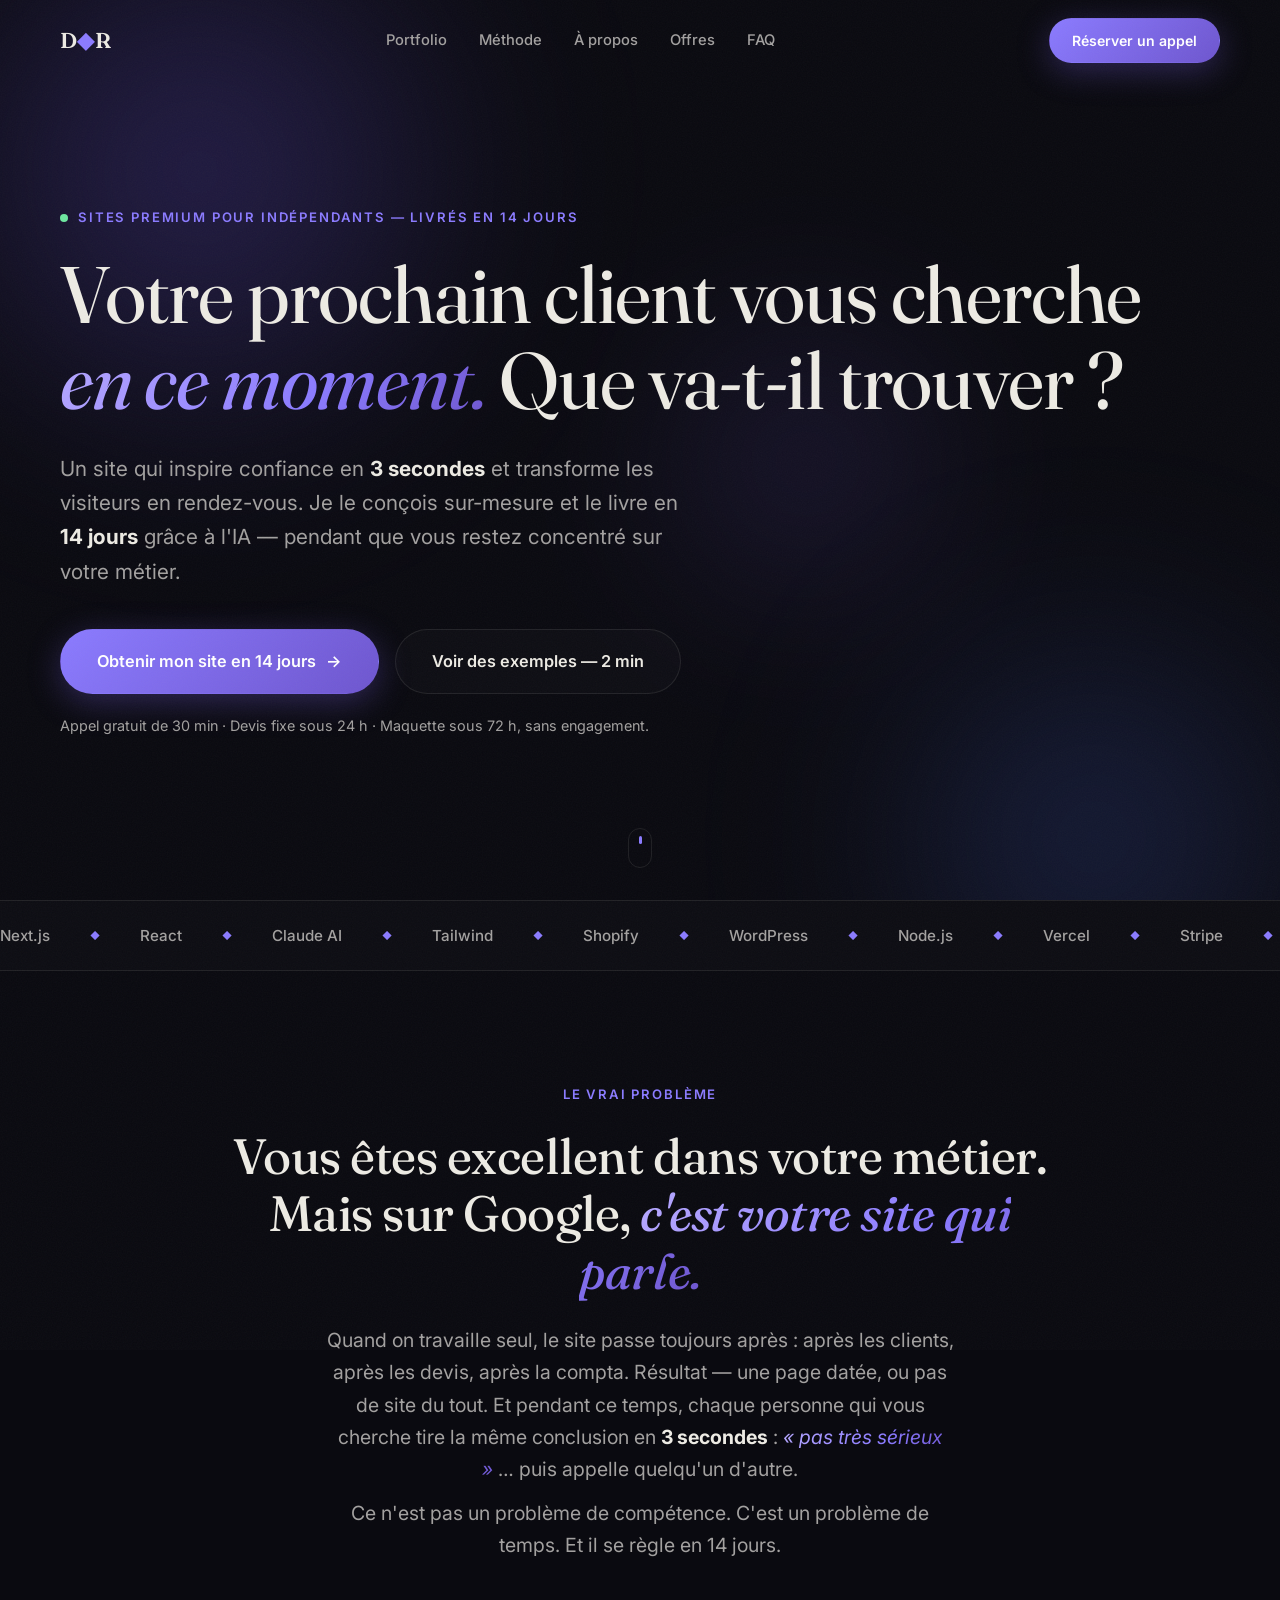
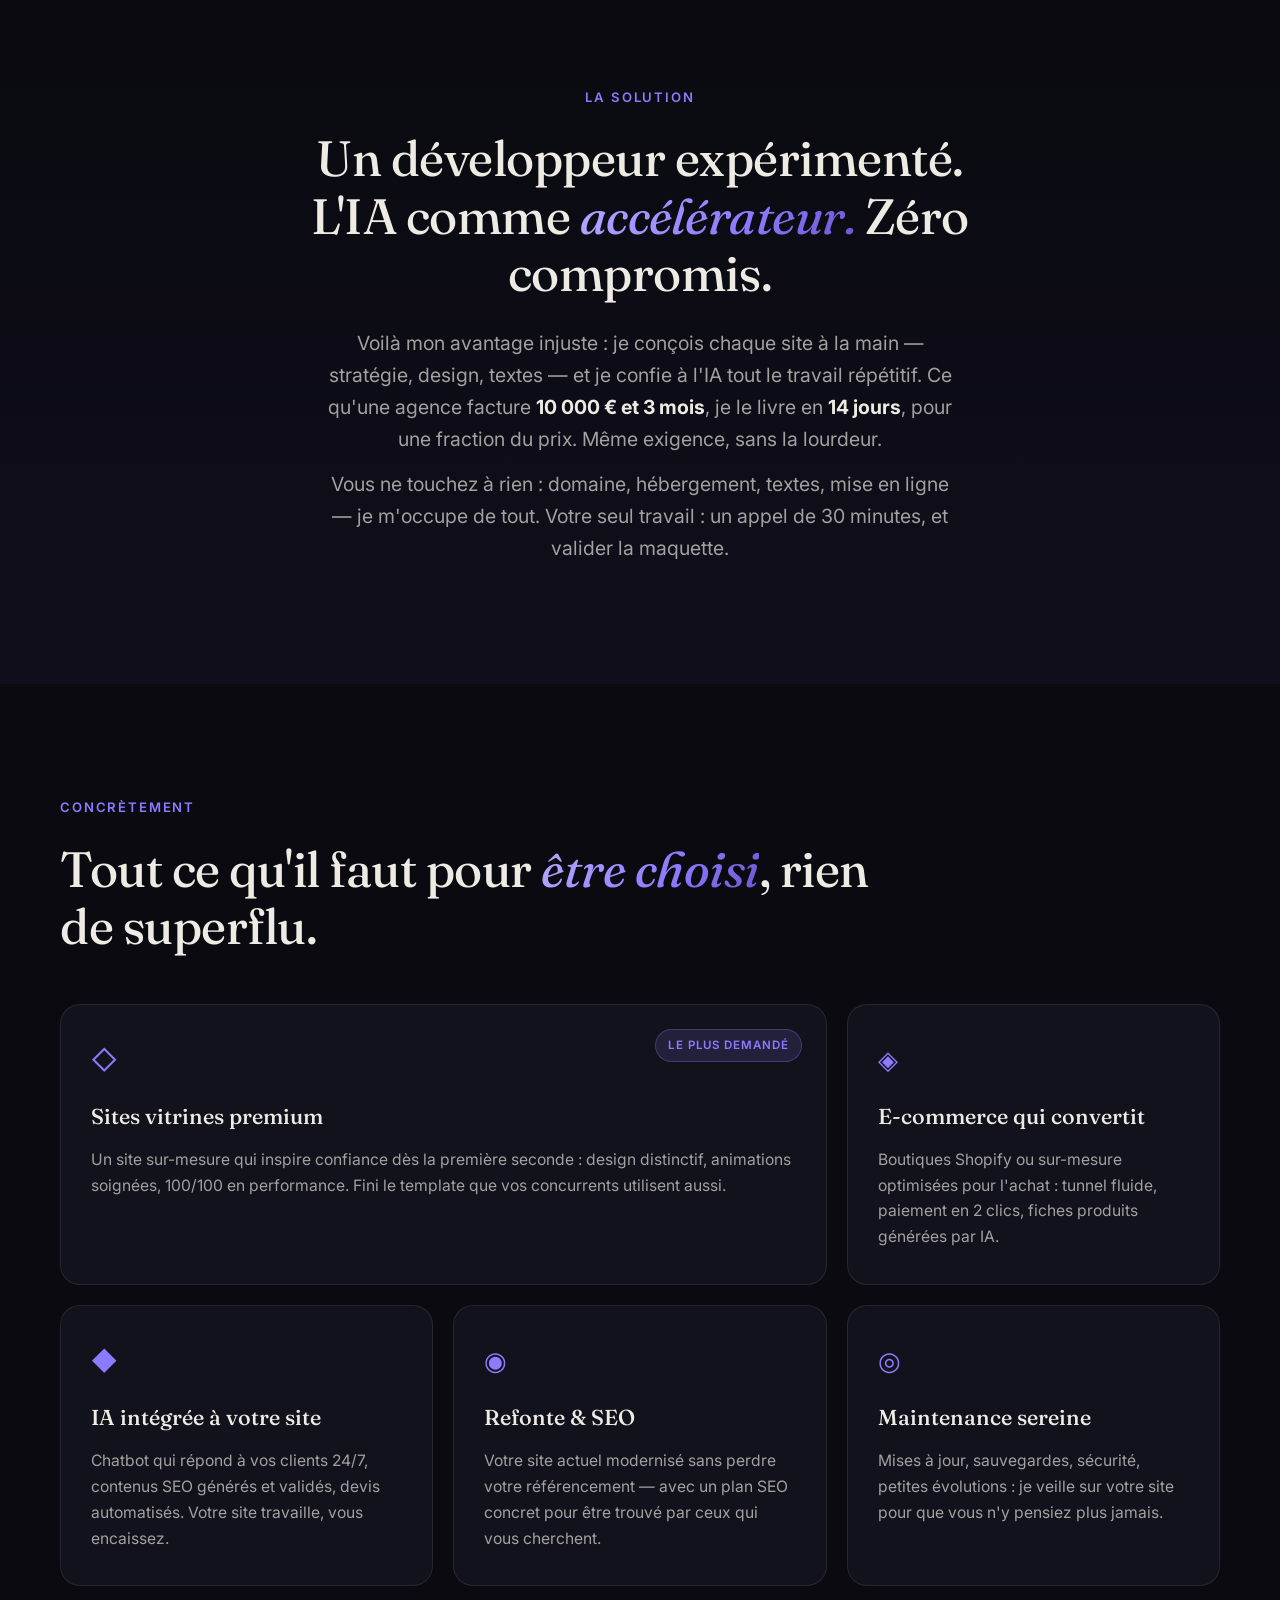
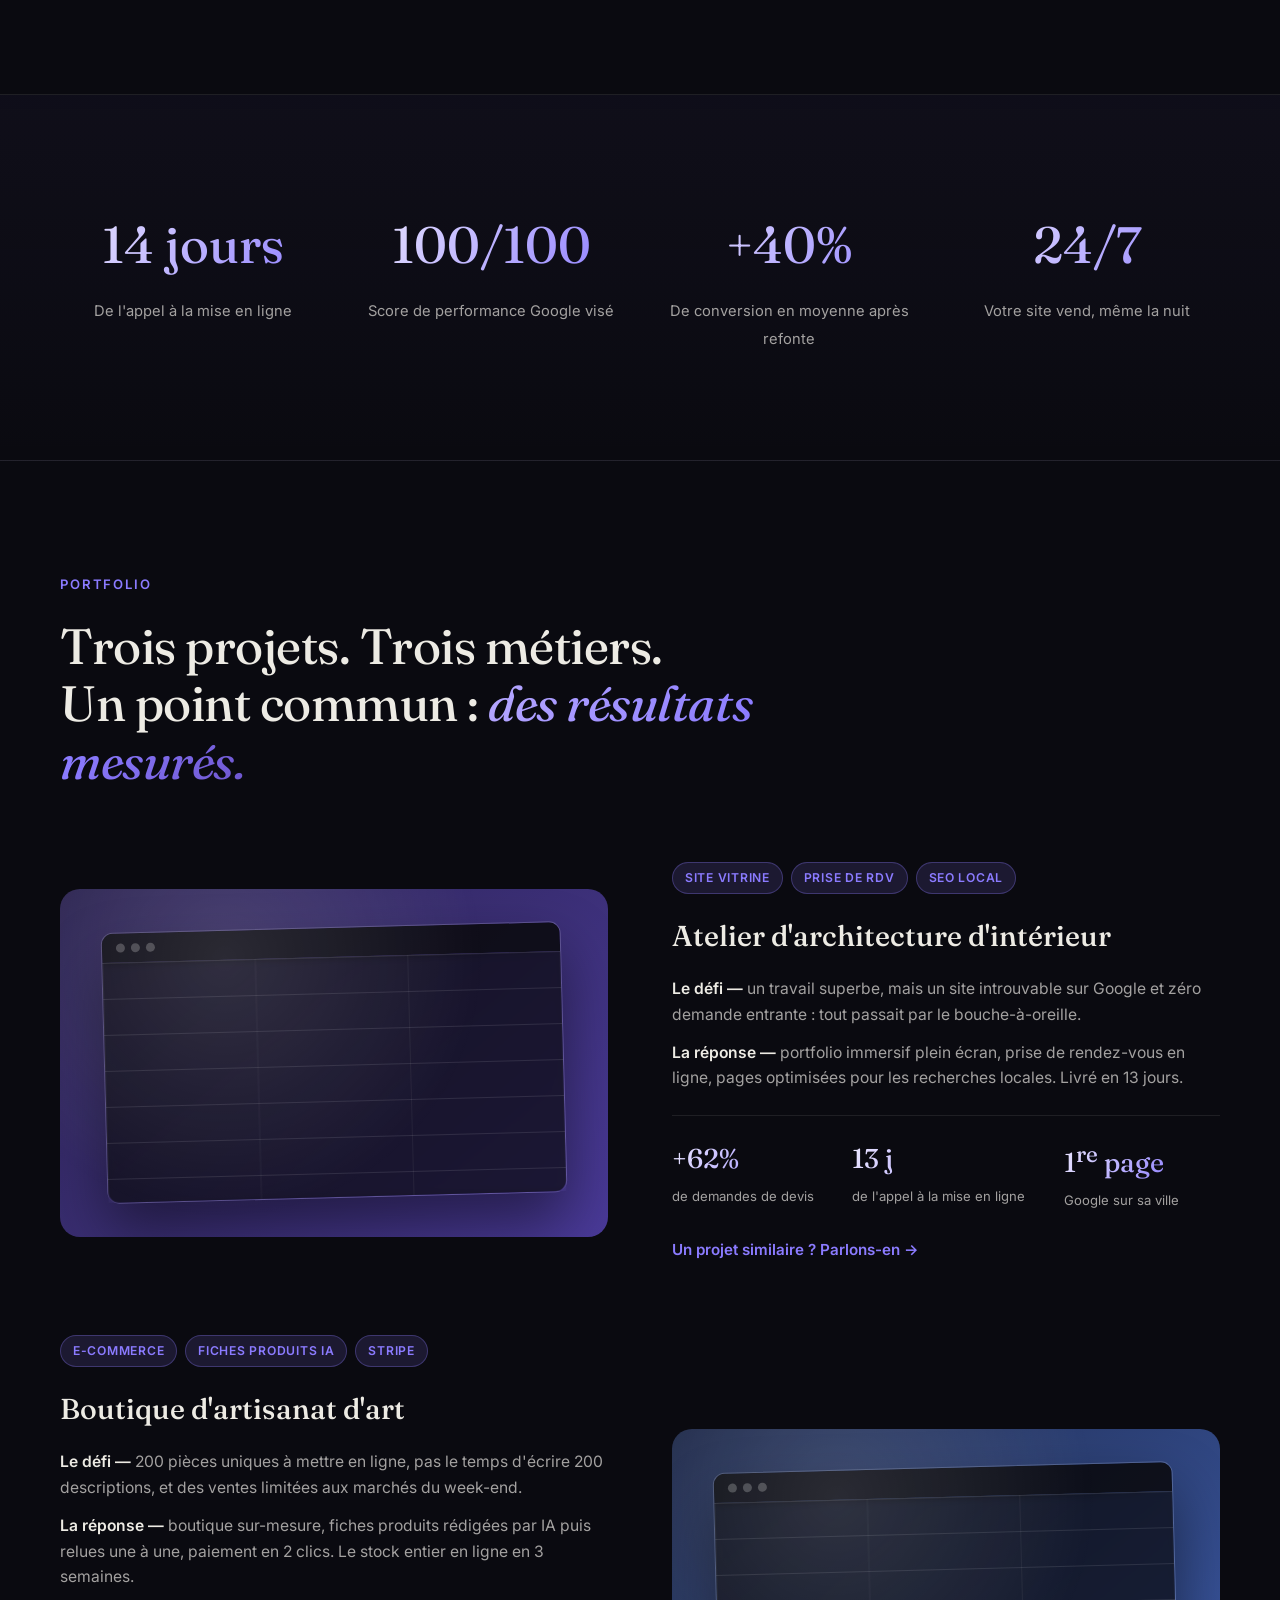
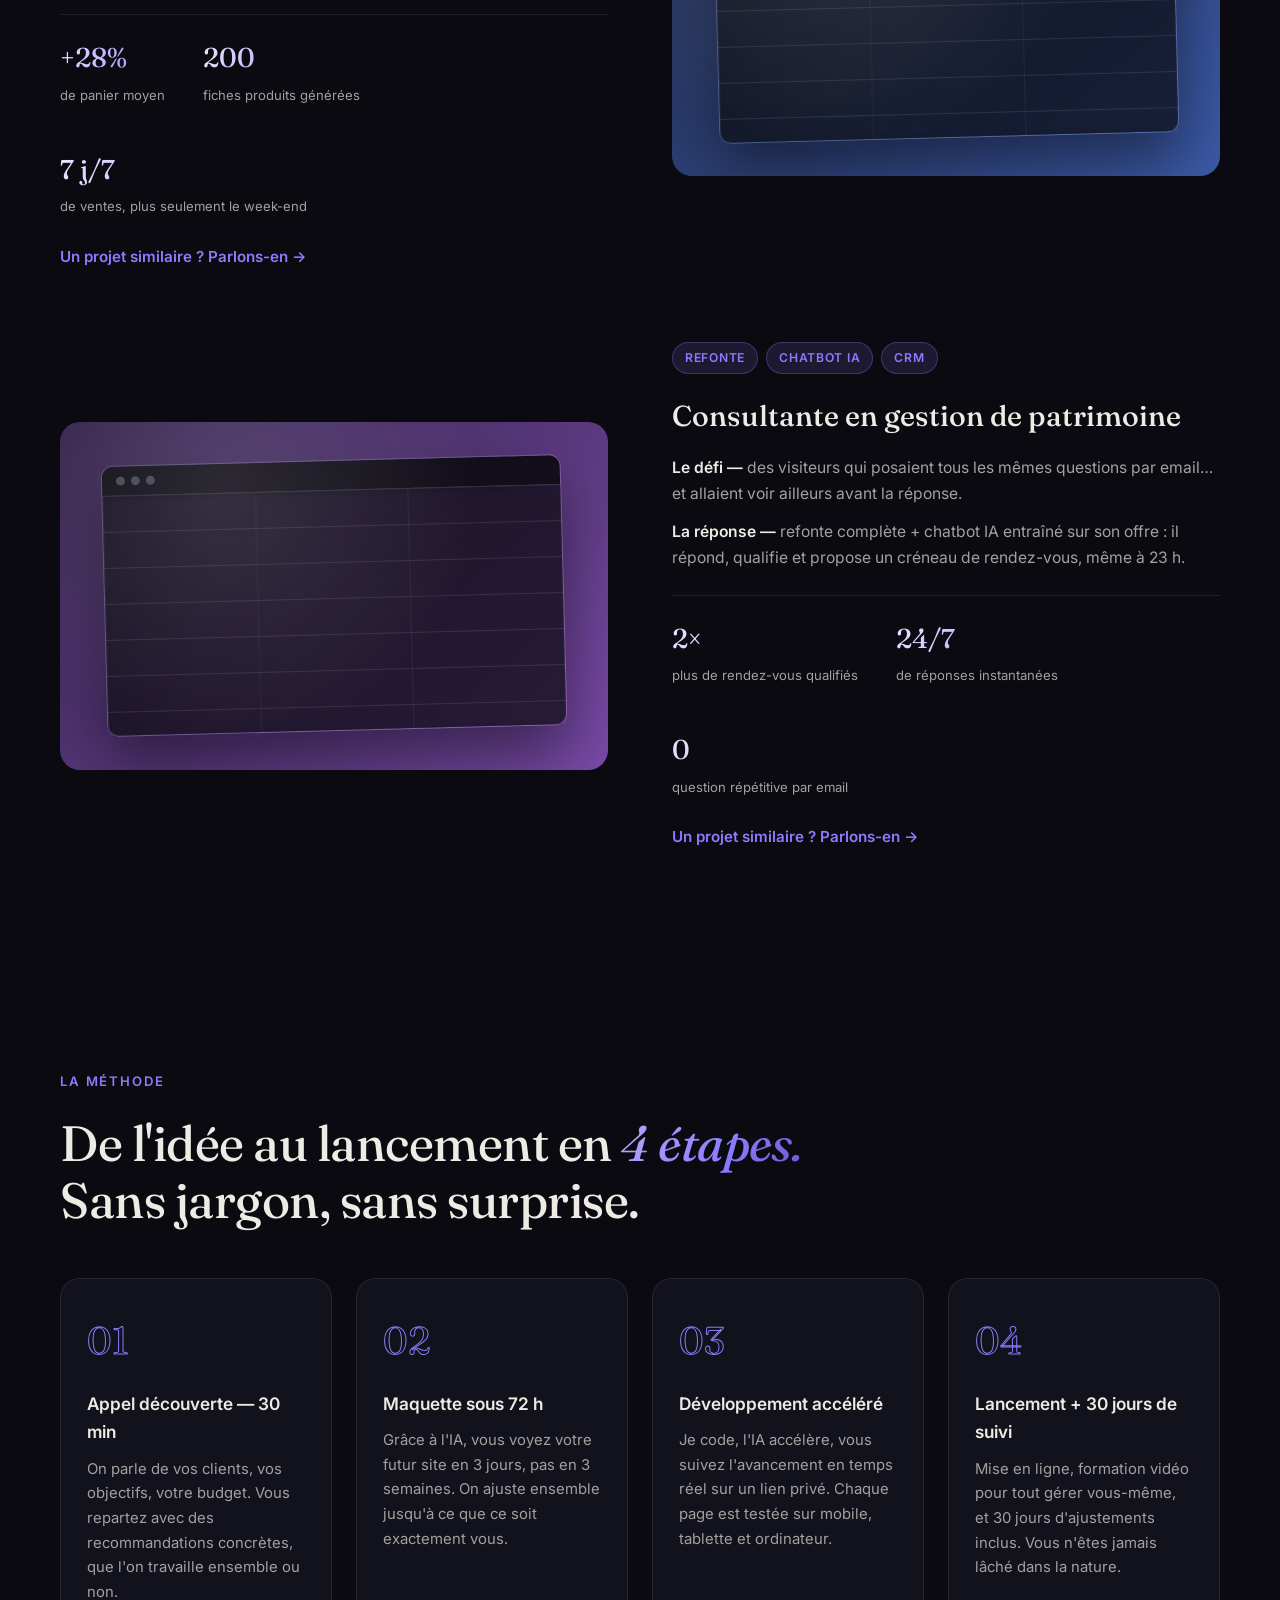
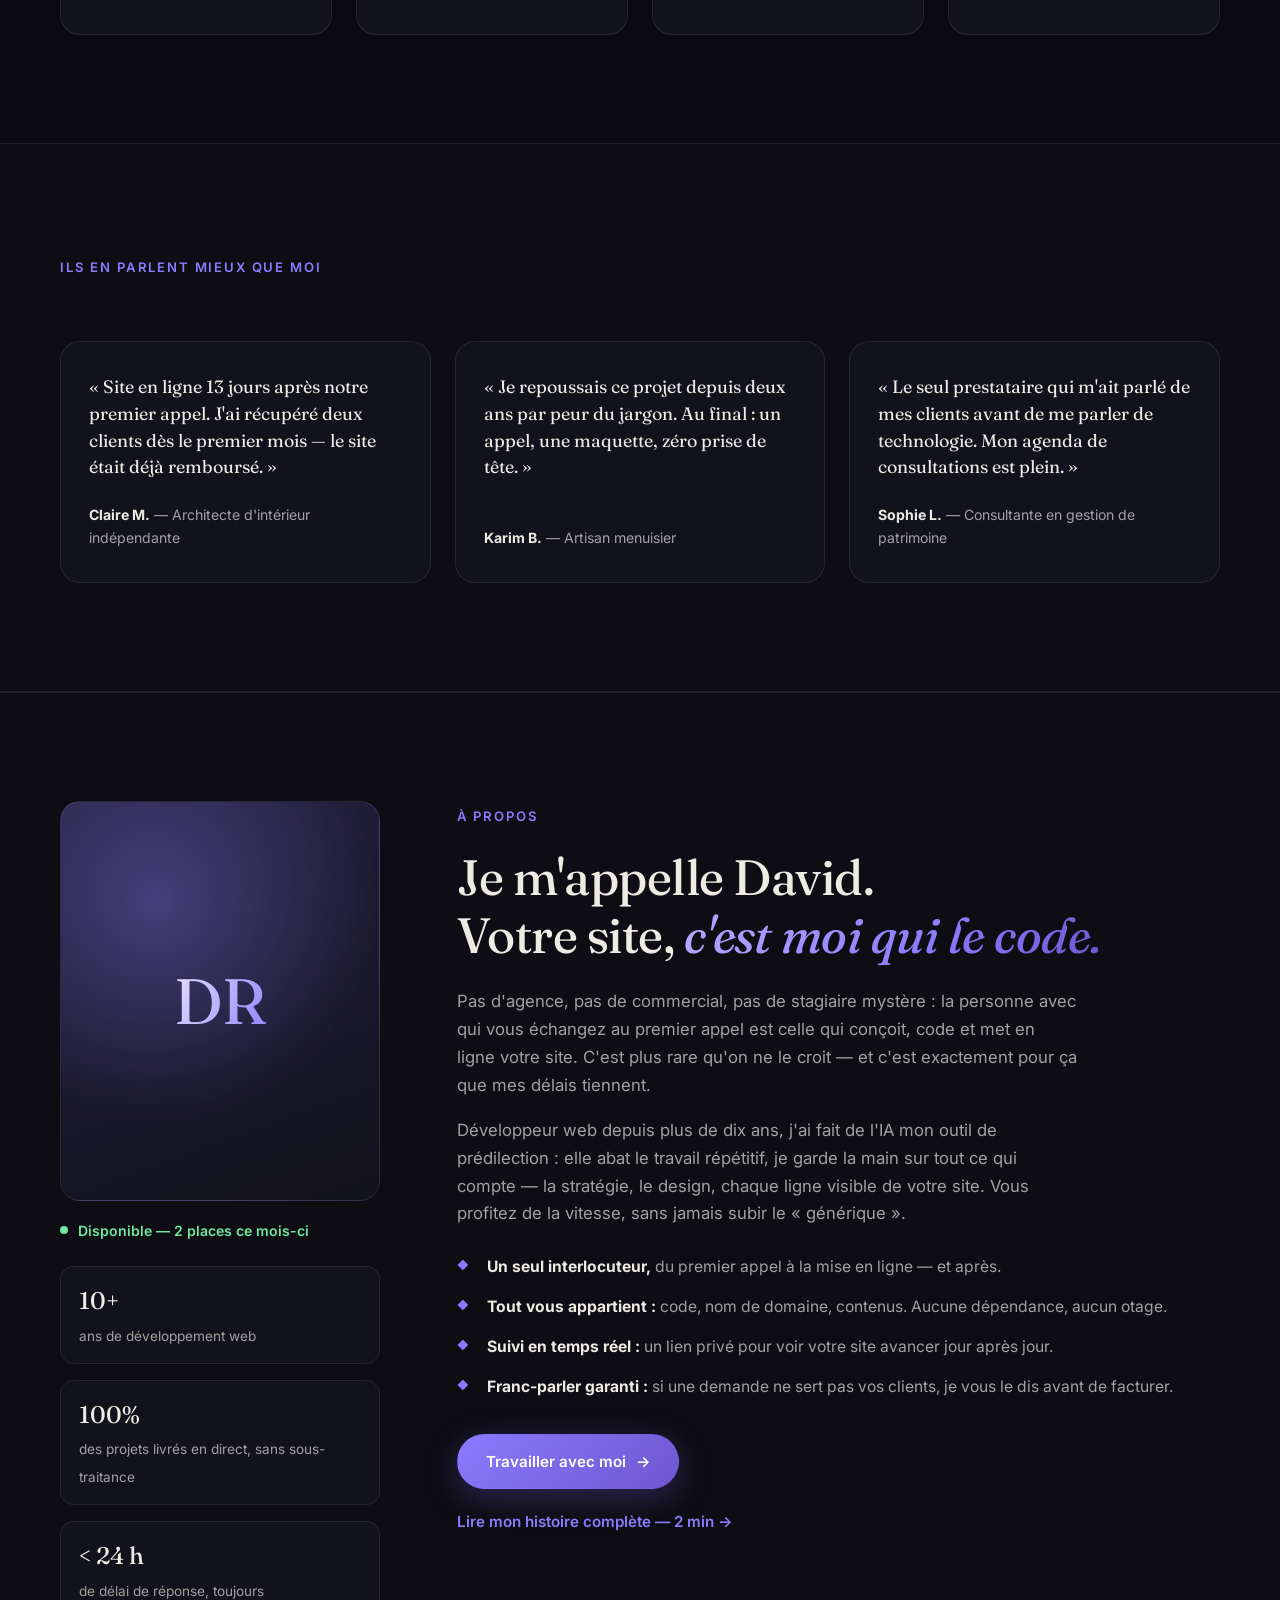
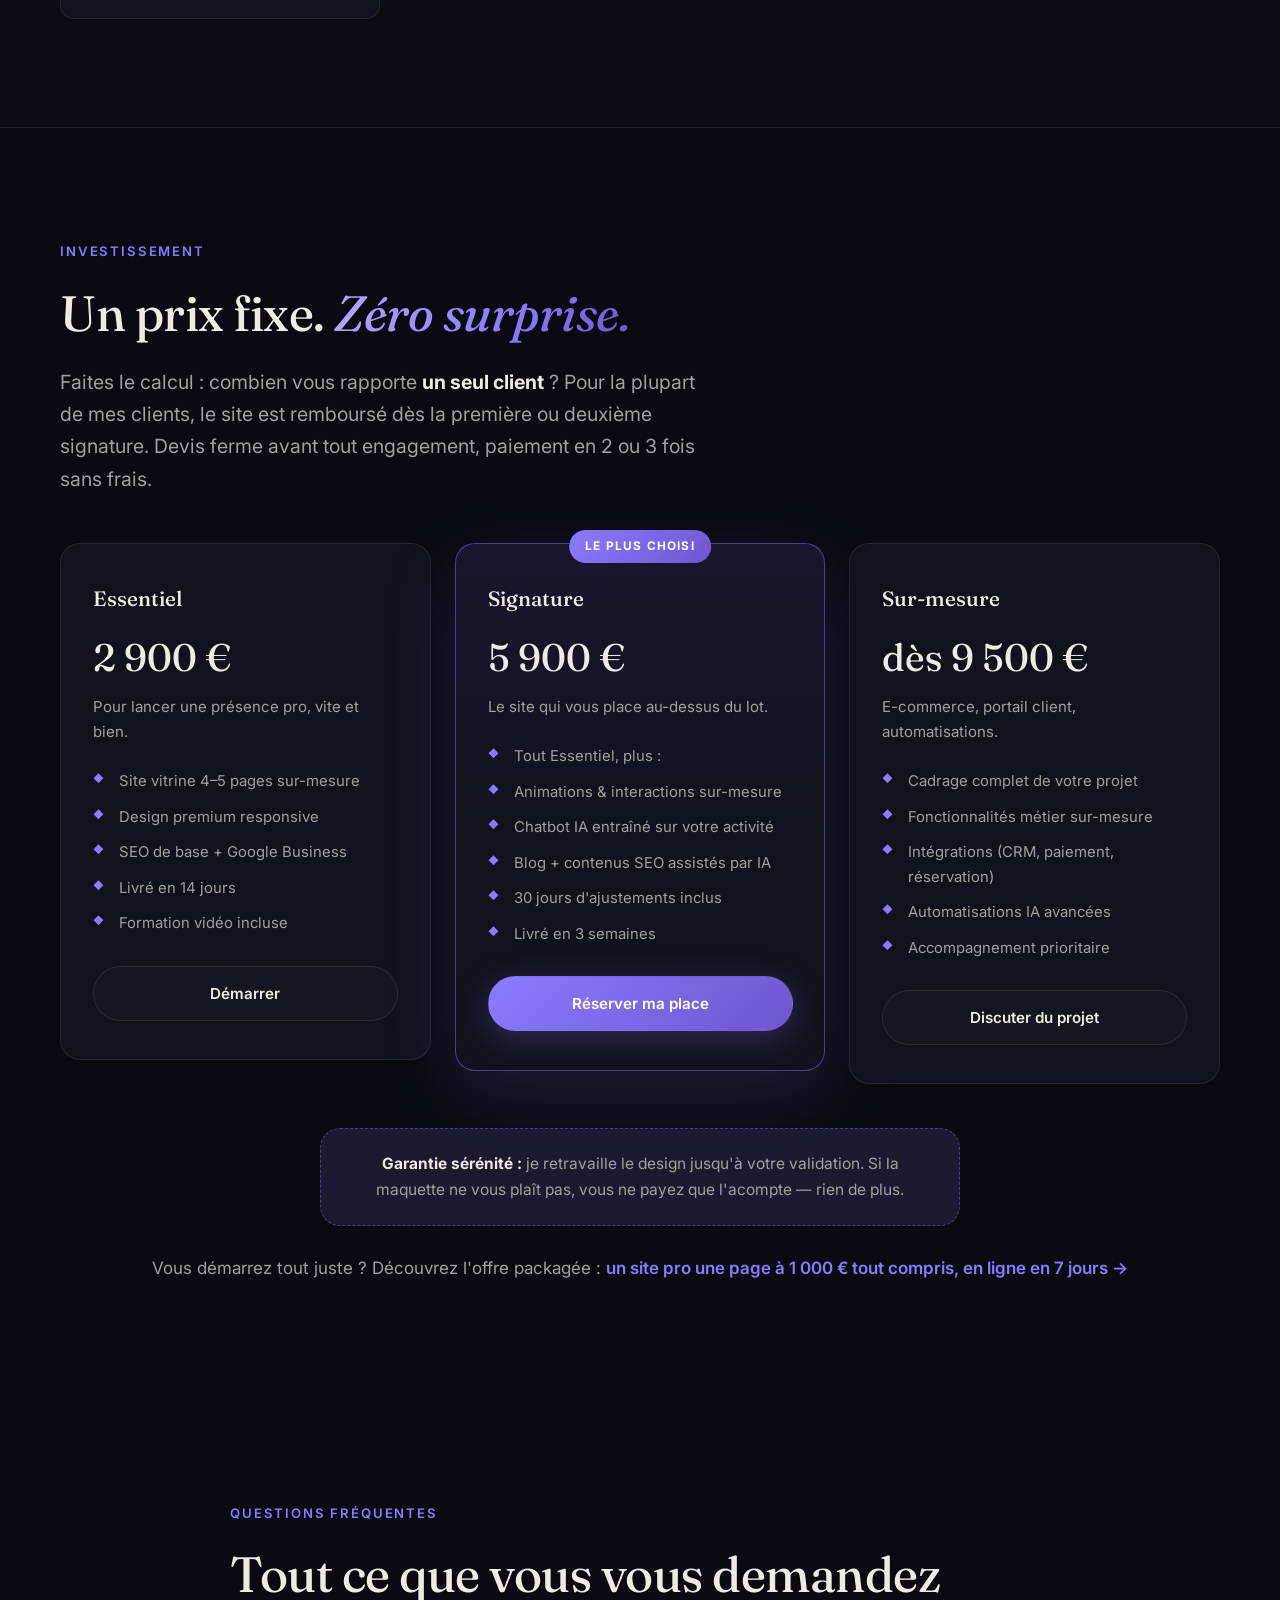
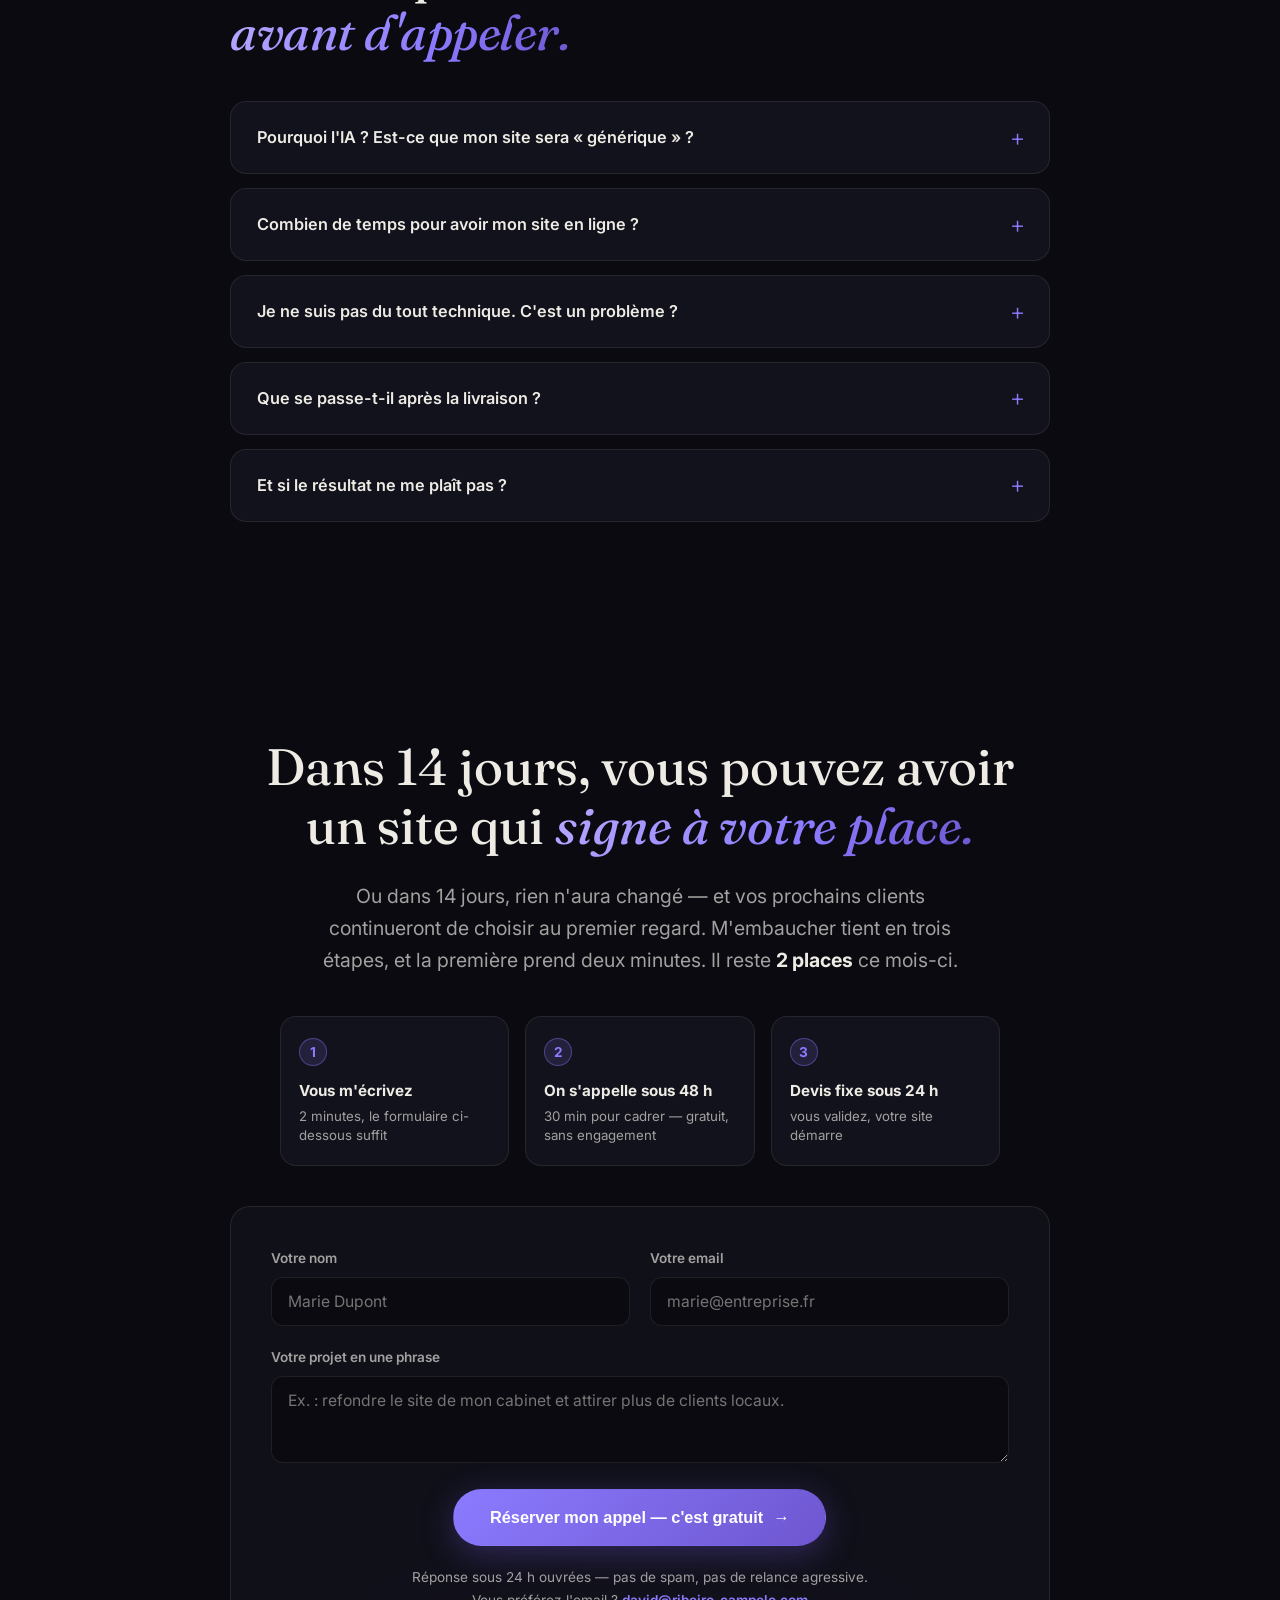
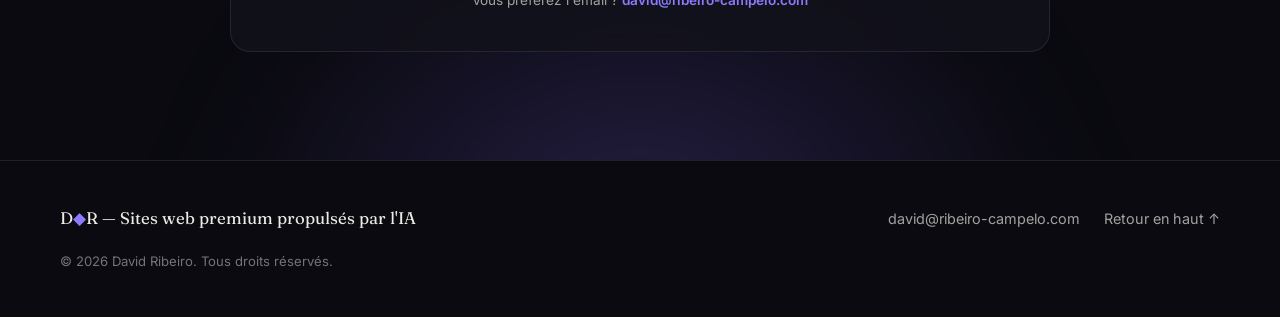
==== commit fb509dbc: "Optimisation mobile complète : layout, cibles tactiles, vitesse Layout : retours à la ligne desktop " ====
--- a/index.html
+++ b/index.html
@@ -8,9 +8,11 @@
   <meta property="og:title" content="David Ribeiro — Sites web premium propulsés par l'IA">
   <meta property="og:description" content="Votre prochain client vous cherche en ce moment. Un site qui inspire confiance en 3 secondes, livré en 14 jours.">
   <meta property="og:type" content="website">
+  <meta name="theme-color" content="#0a0a10">
+  <meta name="color-scheme" content="dark">
   <link rel="preconnect" href="https://fonts.googleapis.com">
   <link rel="preconnect" href="https://fonts.gstatic.com" crossorigin>
-  <link href="https://fonts.googleapis.com/css2?family=Fraunces:ital,opsz,wght@0,9..144,300..700;1,9..144,300..700&family=Inter:wght@400;500;600;700&display=swap" rel="stylesheet">
+  <link href="https://fonts.googleapis.com/css2?family=Fraunces:ital,opsz,wght@0,9..144,400..600;1,9..144,400..600&family=Inter:wght@400;500;600;700&display=swap" rel="stylesheet">
   <link rel="stylesheet" href="styles.css">
   <link rel="icon" href="data:image/svg+xml,<svg xmlns='http://www.w3.org/2000/svg' viewBox='0 0 100 100'><text y='.9em' font-size='90'>◆</text></svg>">
 </head>
@@ -511,6 +513,8 @@
 
   </main>
 
+  <a href="#contact" class="sticky-cta" id="stickyCta" data-watch="#contact">Réserver mon appel gratuit →</a>
+
   <!-- ══════════════ FOOTER ══════════════ -->
   <footer class="footer">
     <div class="container footer__inner">
--- a/styles.css
+++ b/styles.css
@@ -21,9 +21,9 @@
   --ease: cubic-bezier(0.22, 1, 0.36, 1);
 }
 
-* { margin: 0; padding: 0; box-sizing: border-box; }
-
-html { scroll-behavior: smooth; }
+* { margin: 0; padding: 0; box-sizing: border-box; -webkit-tap-highlight-color: transparent; }
+
+html { scroll-behavior: smooth; -webkit-text-size-adjust: 100%; text-size-adjust: 100%; }
 
 body {
   background: var(--bg);
@@ -181,6 +181,30 @@
 .btn--small { padding: 10px 22px; font-size: 0.88rem; }
 .btn__arrow { transition: transform 0.3s var(--ease); }
 .btn:hover .btn__arrow { transform: translateX(4px); }
+.btn:active { transform: scale(0.97); }
+
+/* ── Barre d'action collante (mobile) ────────────── */
+.sticky-cta {
+  display: none;
+  position: fixed;
+  left: 12px; right: 12px;
+  bottom: calc(12px + env(safe-area-inset-bottom, 0px));
+  z-index: 90;
+  align-items: center; justify-content: center; gap: 10px;
+  min-height: 56px;
+  border-radius: 100px;
+  background: linear-gradient(135deg, #8b7bff, #6e56cf);
+  color: #fff;
+  font-weight: 700; font-size: 1rem;
+  text-decoration: none;
+  box-shadow: 0 10px 36px rgba(110, 86, 207, 0.5);
+  transition: transform 0.35s var(--ease), opacity 0.35s;
+}
+.sticky-cta.is-hidden {
+  transform: translateY(120%);
+  opacity: 0;
+  pointer-events: none;
+}
 
 /* ── Typo commune sections ───────────────────────── */
 .section { padding-block: clamp(80px, 12vh, 140px); }
@@ -775,7 +799,7 @@
   display: block;
   font-family: var(--font-display);
   font-size: 2.4rem;
-  font-weight: 300;
+  font-weight: 400;
   color: transparent;
   -webkit-text-stroke: 1px var(--accent);
   margin-bottom: 18px;
@@ -1044,12 +1068,71 @@
 
 @media (max-width: 680px) {
   body { font-size: 16px; }
+  body:has(.sticky-cta) { padding-bottom: calc(80px + env(safe-area-inset-bottom, 0px)); }
+
+  /* ── Navigation : cible tactile 48px ── */
   .nav__links { display: none; }
   .nav .btn { display: none; }
-  .nav__burger { display: flex; }
+  .nav__inner { padding-block: 10px; }
+  .nav__burger {
+    display: flex;
+    align-items: center; justify-content: center;
+    width: 48px; height: 48px;
+    margin-right: -10px;
+  }
+  .mobile-menu a { padding: 10px 20px; }
+
+  /* ── Mise en page : une colonne, respiration réduite ── */
+  .section { padding-block: 64px; }
   .bento, .quotes, .pricing, .steps, .hire-steps, .included, .offscreen { grid-template-columns: 1fr; }
   .bento__card--large { grid-column: span 1; }
-  .contact-form { padding: 28px 22px; }
+  .bento__card, .price-card, .fit__card { padding: 28px 22px; }
+  .contact-form { padding: 28px 20px; }
   .contact-form__row { grid-template-columns: 1fr; }
-  .hero__cta .btn { width: 100%; justify-content: center; }
-}
+
+  /* Les retours à la ligne forcés sont pensés pour desktop */
+  .hero__title br, .section__title br, .cta__title br { display: none; }
+  .hero { padding-top: 104px; padding-bottom: 60px; min-height: 92svh; }
+  .hero__scroll-hint { display: none; }
+
+  /* ── Boutons & liens : minimum 48px, pleine largeur ── */
+  .btn { min-height: 48px; justify-content: center; }
+  .btn--large { min-height: 56px; }
+  .btn--small { padding: 12px 22px; }
+  .hero__cta .btn, .price-card .btn, .contact-form .btn { width: 100%; }
+  .case__cta {
+    display: flex; align-items: center; justify-content: center;
+    min-height: 48px;
+    border: 1px solid rgba(139, 123, 255, 0.4);
+    border-radius: 100px;
+    background: var(--accent-soft);
+  }
+  .faq__item summary { padding-block: 18px; min-height: 56px; display: flex; align-items: center; }
+  .footer__links a { display: inline-flex; align-items: center; min-height: 44px; }
+  .sticky-cta { display: flex; }
+
+  /* ── Formulaires : 16px mini, sinon iOS zoome au focus ── */
+  .contact-form input, .contact-form textarea { font-size: 16px; padding: 15px 16px; }
+
+  /* ── Portfolio : métriques en rangée compacte ── */
+  .case__metrics { display: grid; grid-template-columns: repeat(3, 1fr); gap: 12px; }
+  .case__metrics span { font-size: 1.3rem; }
+  .case__metrics small { font-size: 0.76rem; }
+  .case__visual { min-height: 220px; padding: 20px; }
+
+  /* ── Vitesse : effets allégés pour GPU mobile ── */
+  .grain { animation: none; opacity: 0.025; inset: 0; }
+  .aurora { filter: blur(46px); opacity: 0.4; }
+  .aurora--3 { display: none; }
+  .nav.is-scrolled { backdrop-filter: blur(8px); -webkit-backdrop-filter: blur(8px); }
+  .contact-form { backdrop-filter: none; }
+  .case__browser { transform: none; }
+  .price-card--featured { box-shadow: 0 14px 40px rgba(110, 86, 207, 0.18); }
+  .btn--primary { box-shadow: 0 6px 20px var(--glow); }
+
+  /* Le hors-écran n'est rendu qu'à l'approche du viewport */
+  main > .section:not(:first-child) {
+    content-visibility: auto;
+    contain-intrinsic-size: auto 720px;
+  }
+}
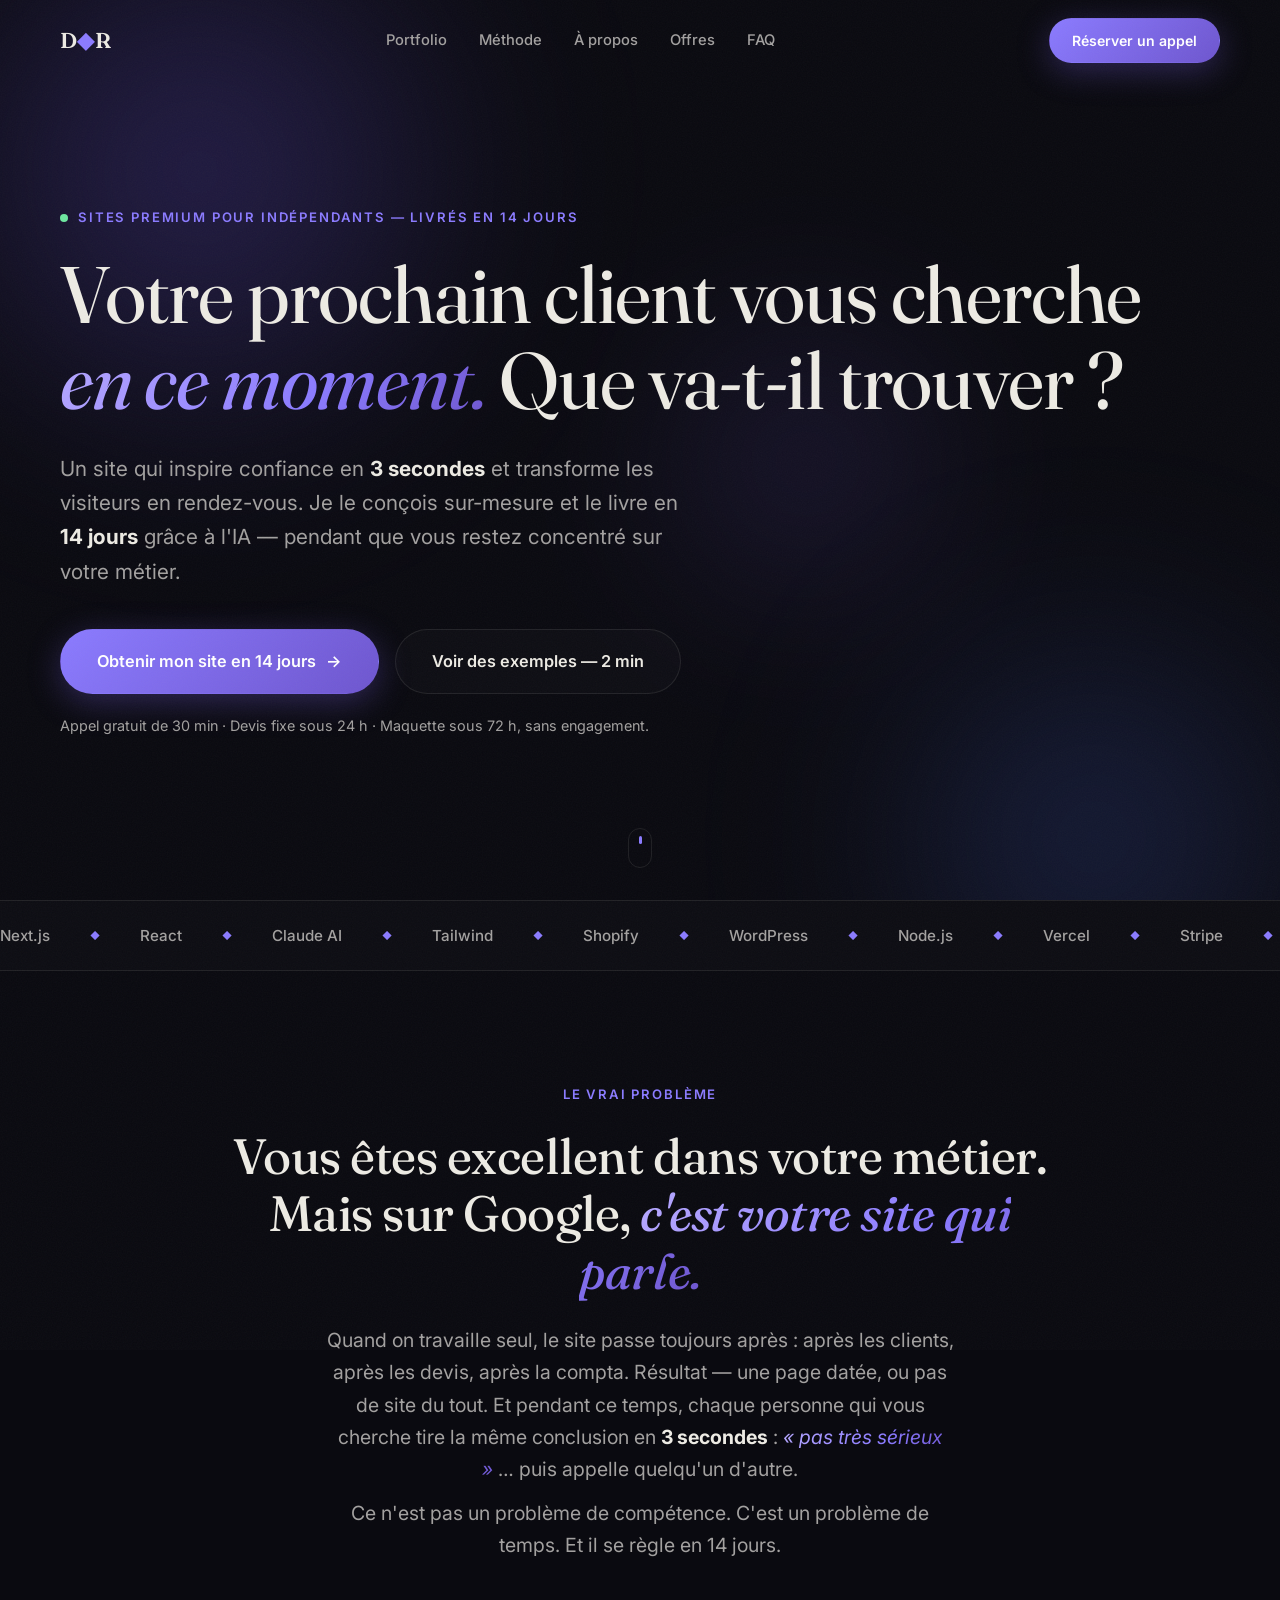
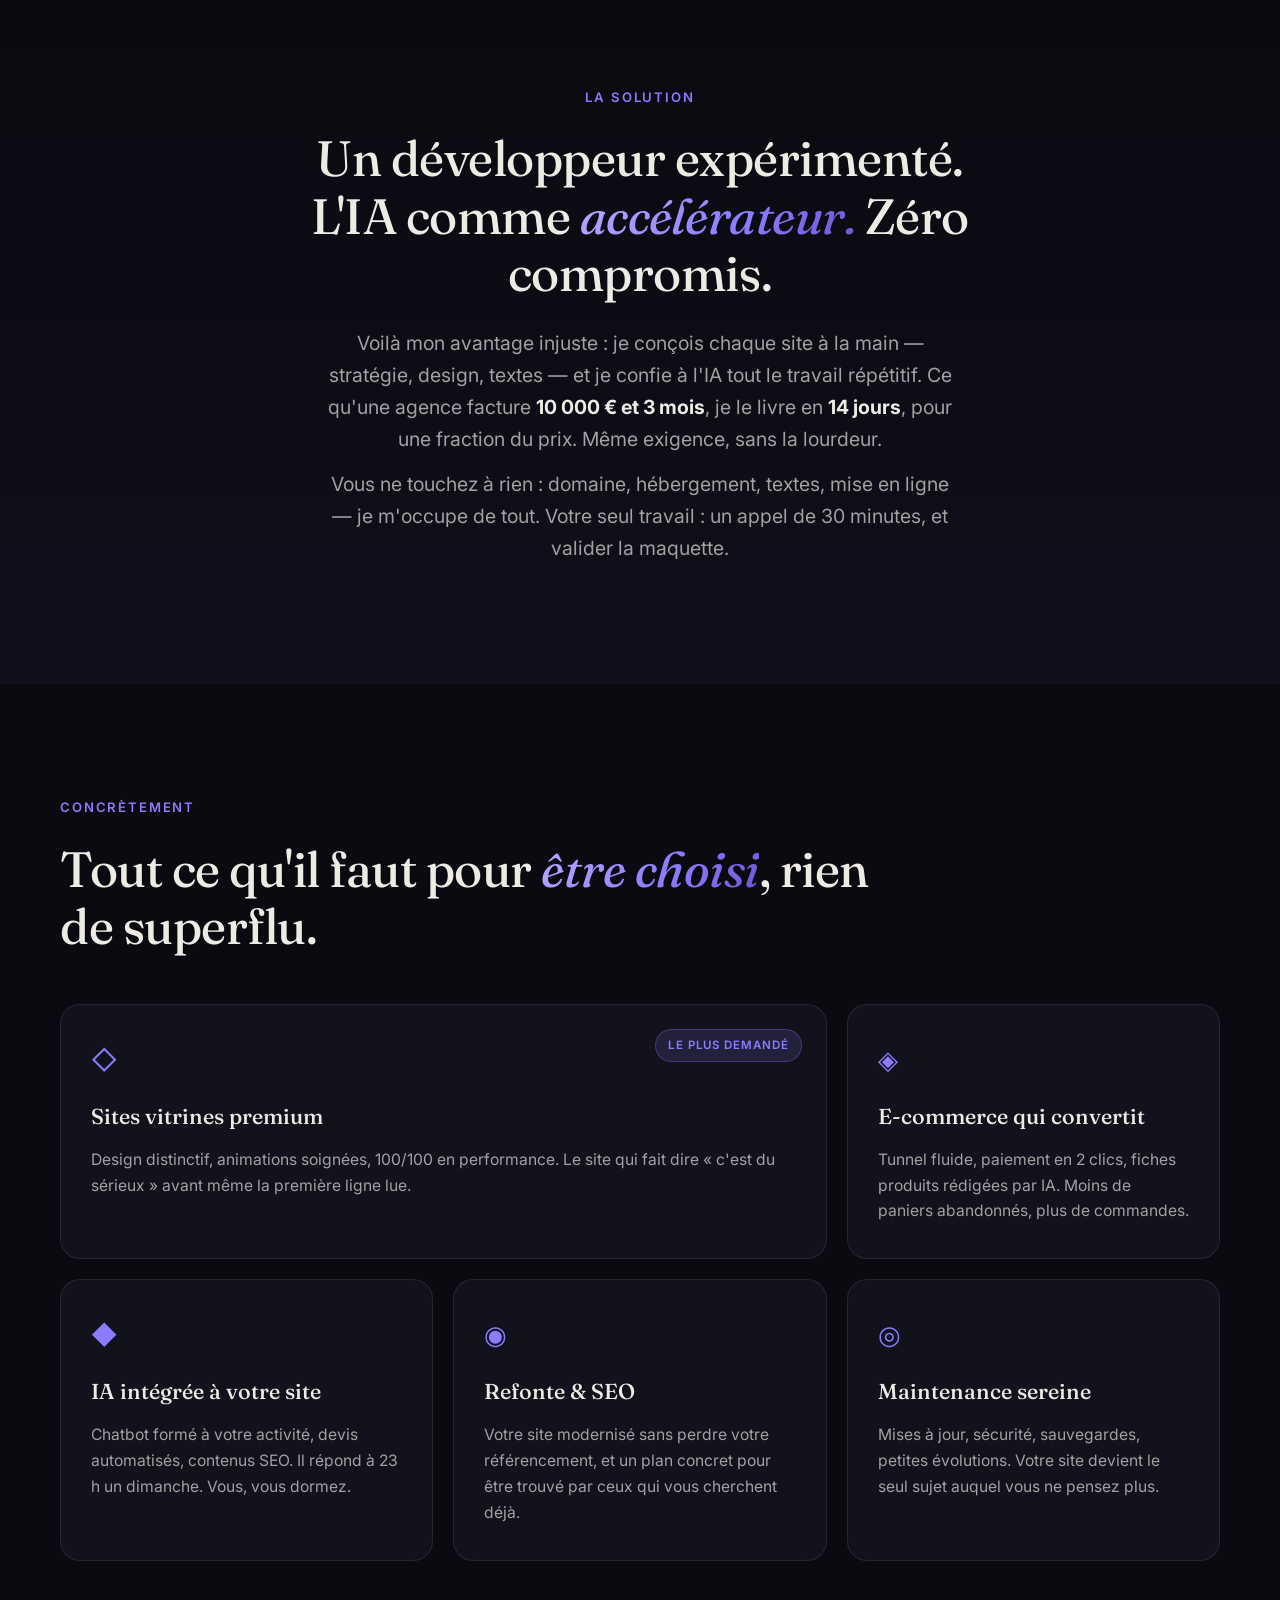
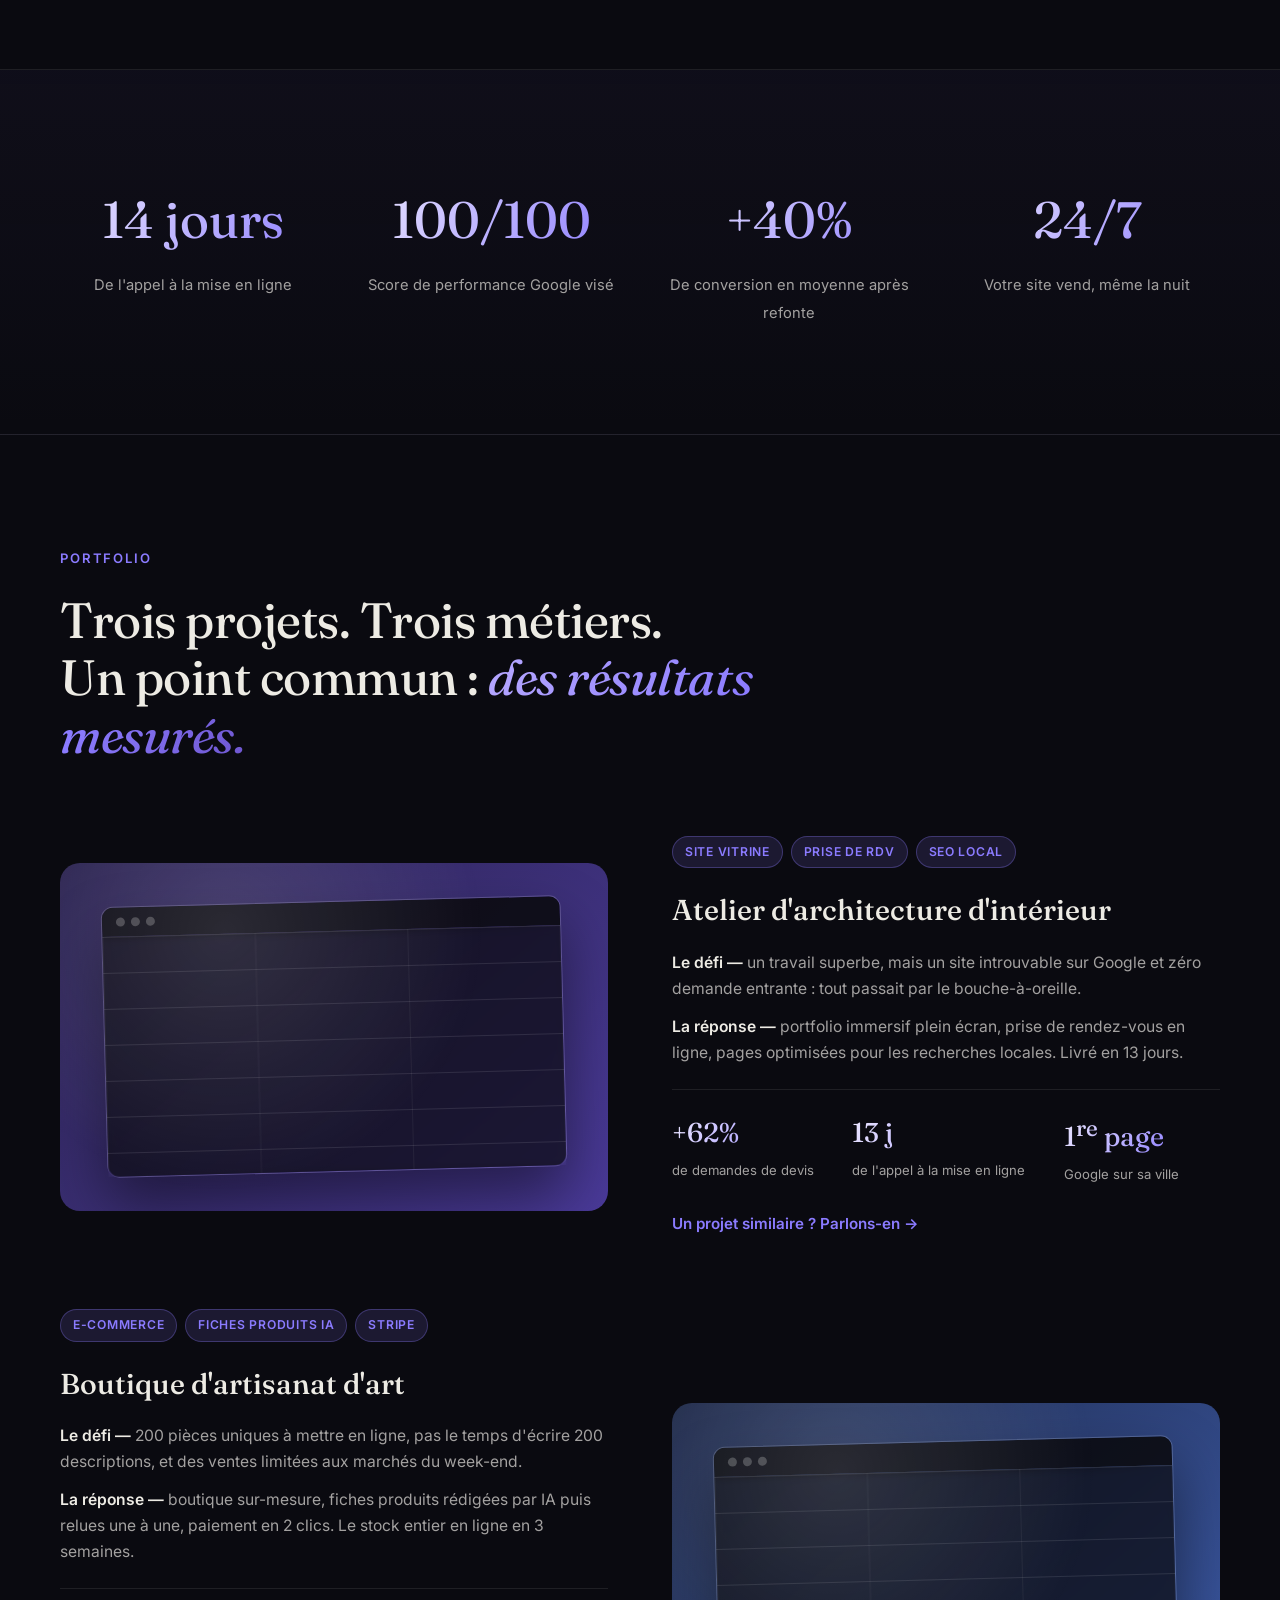
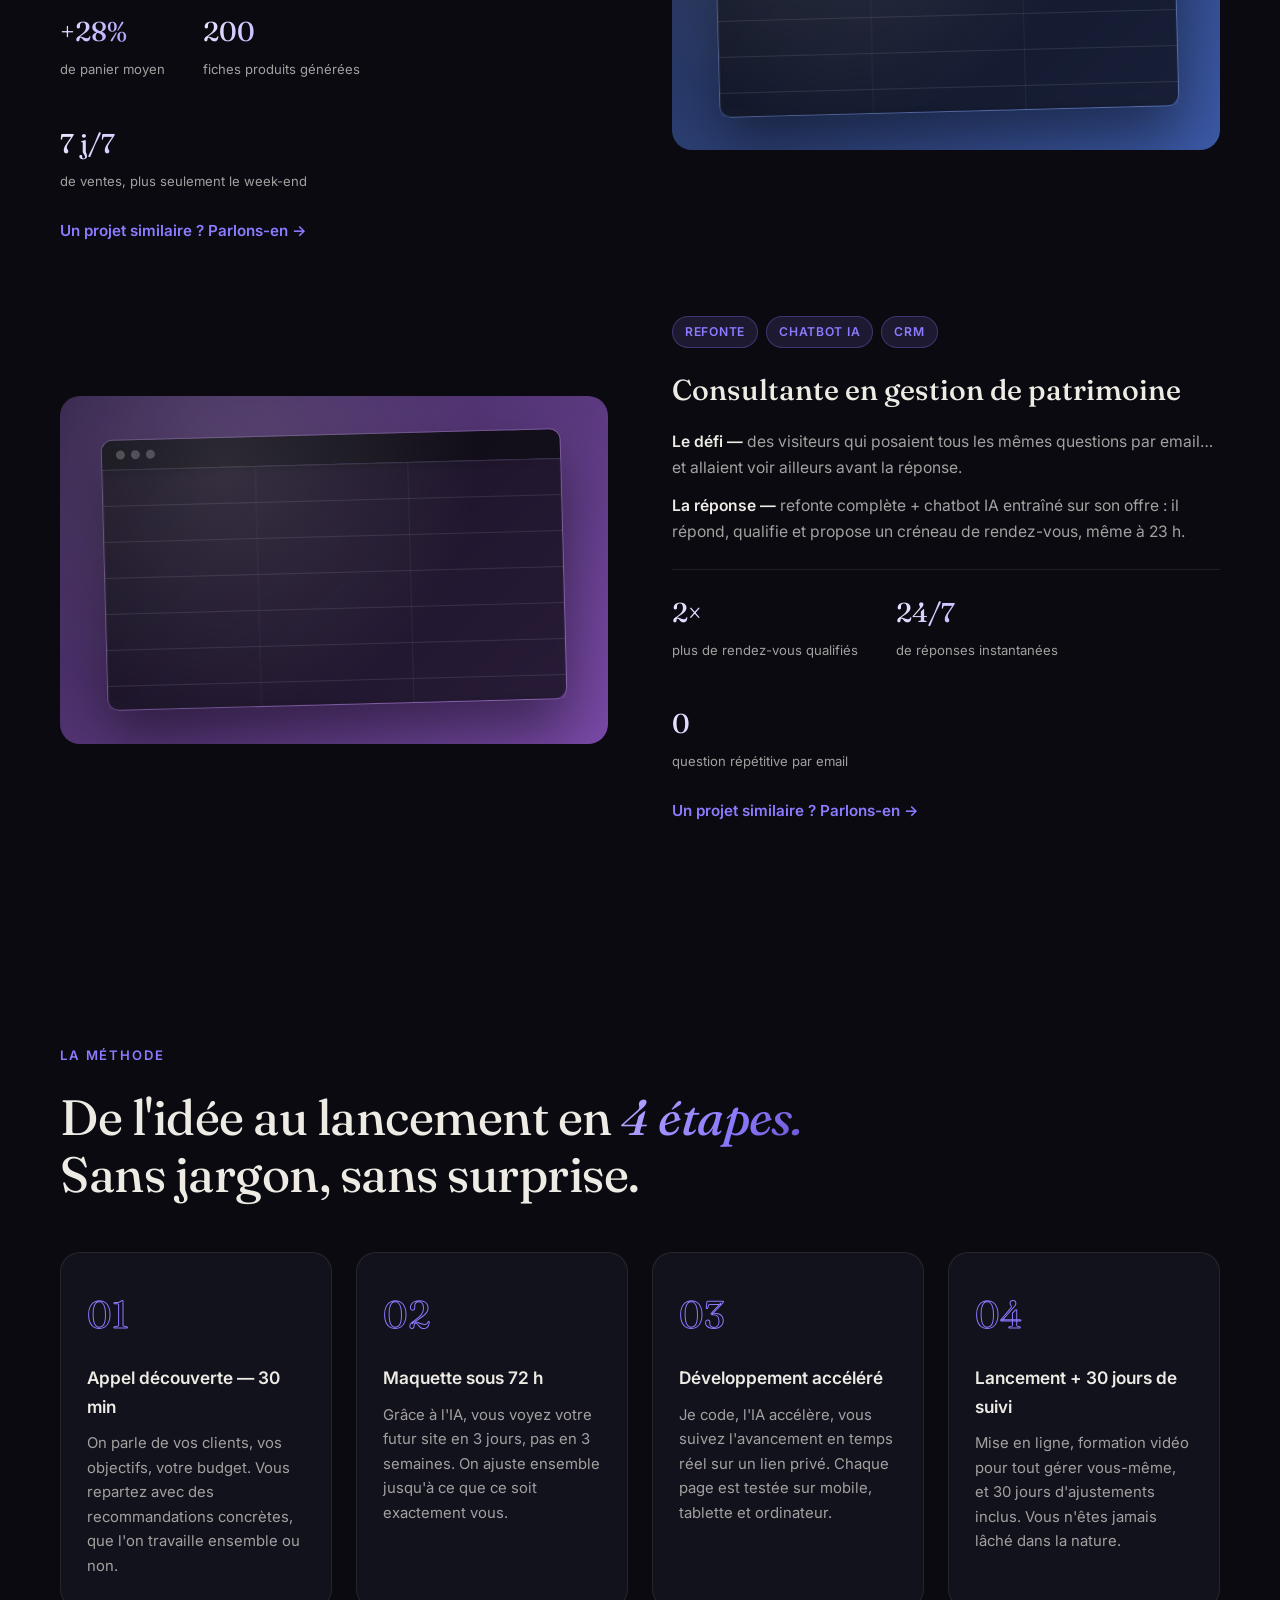
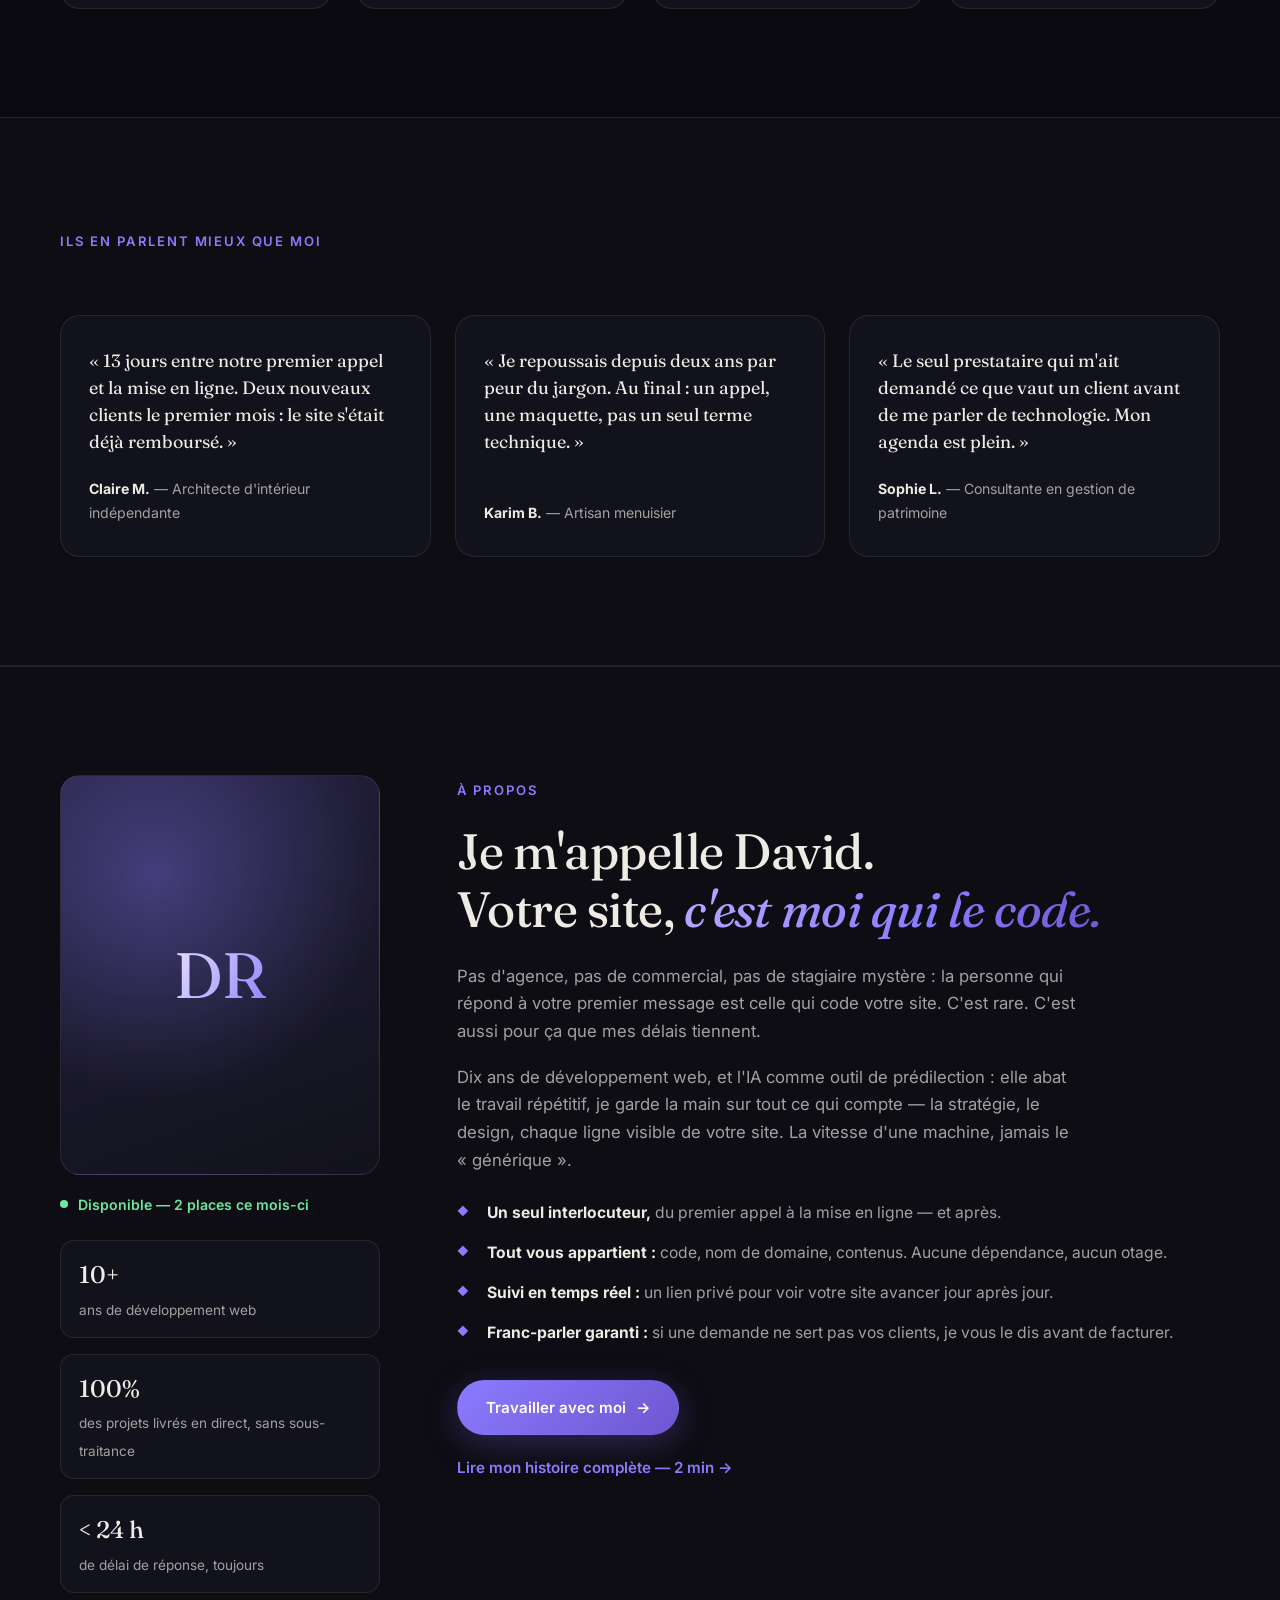
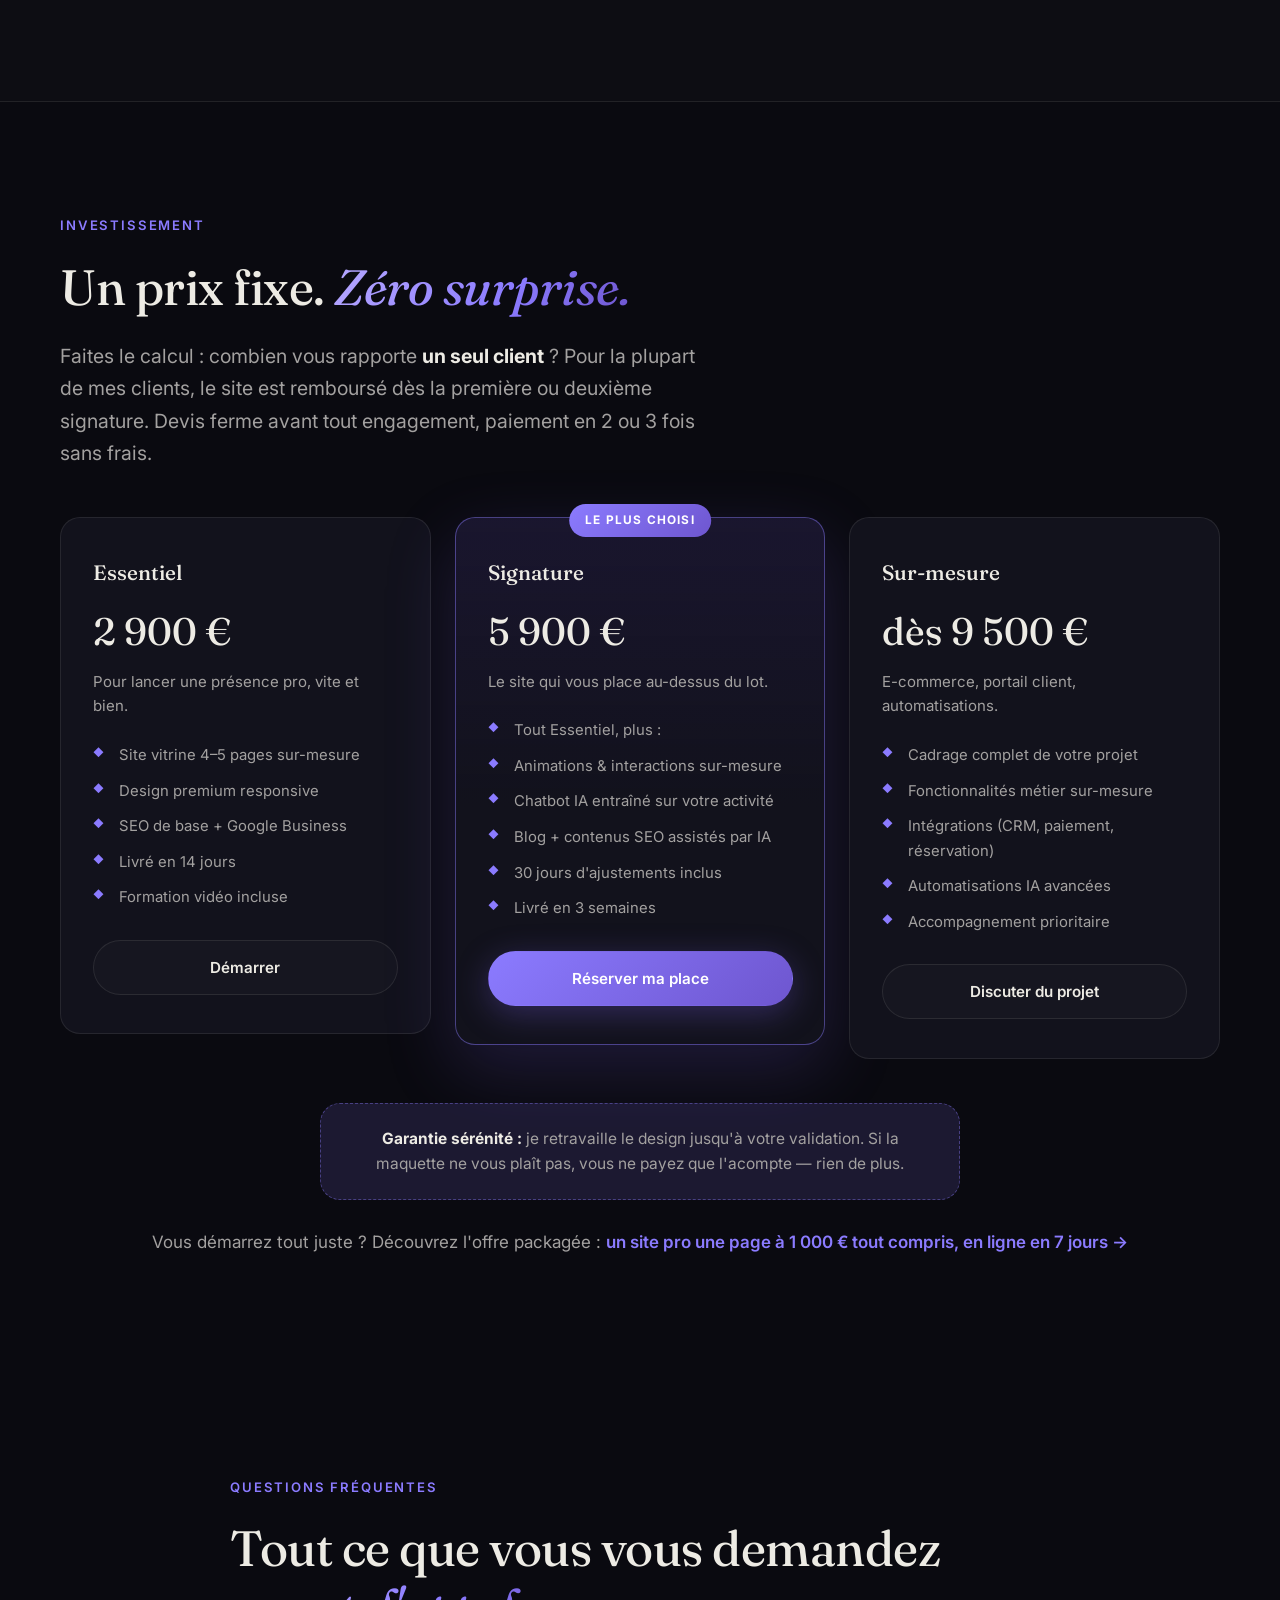
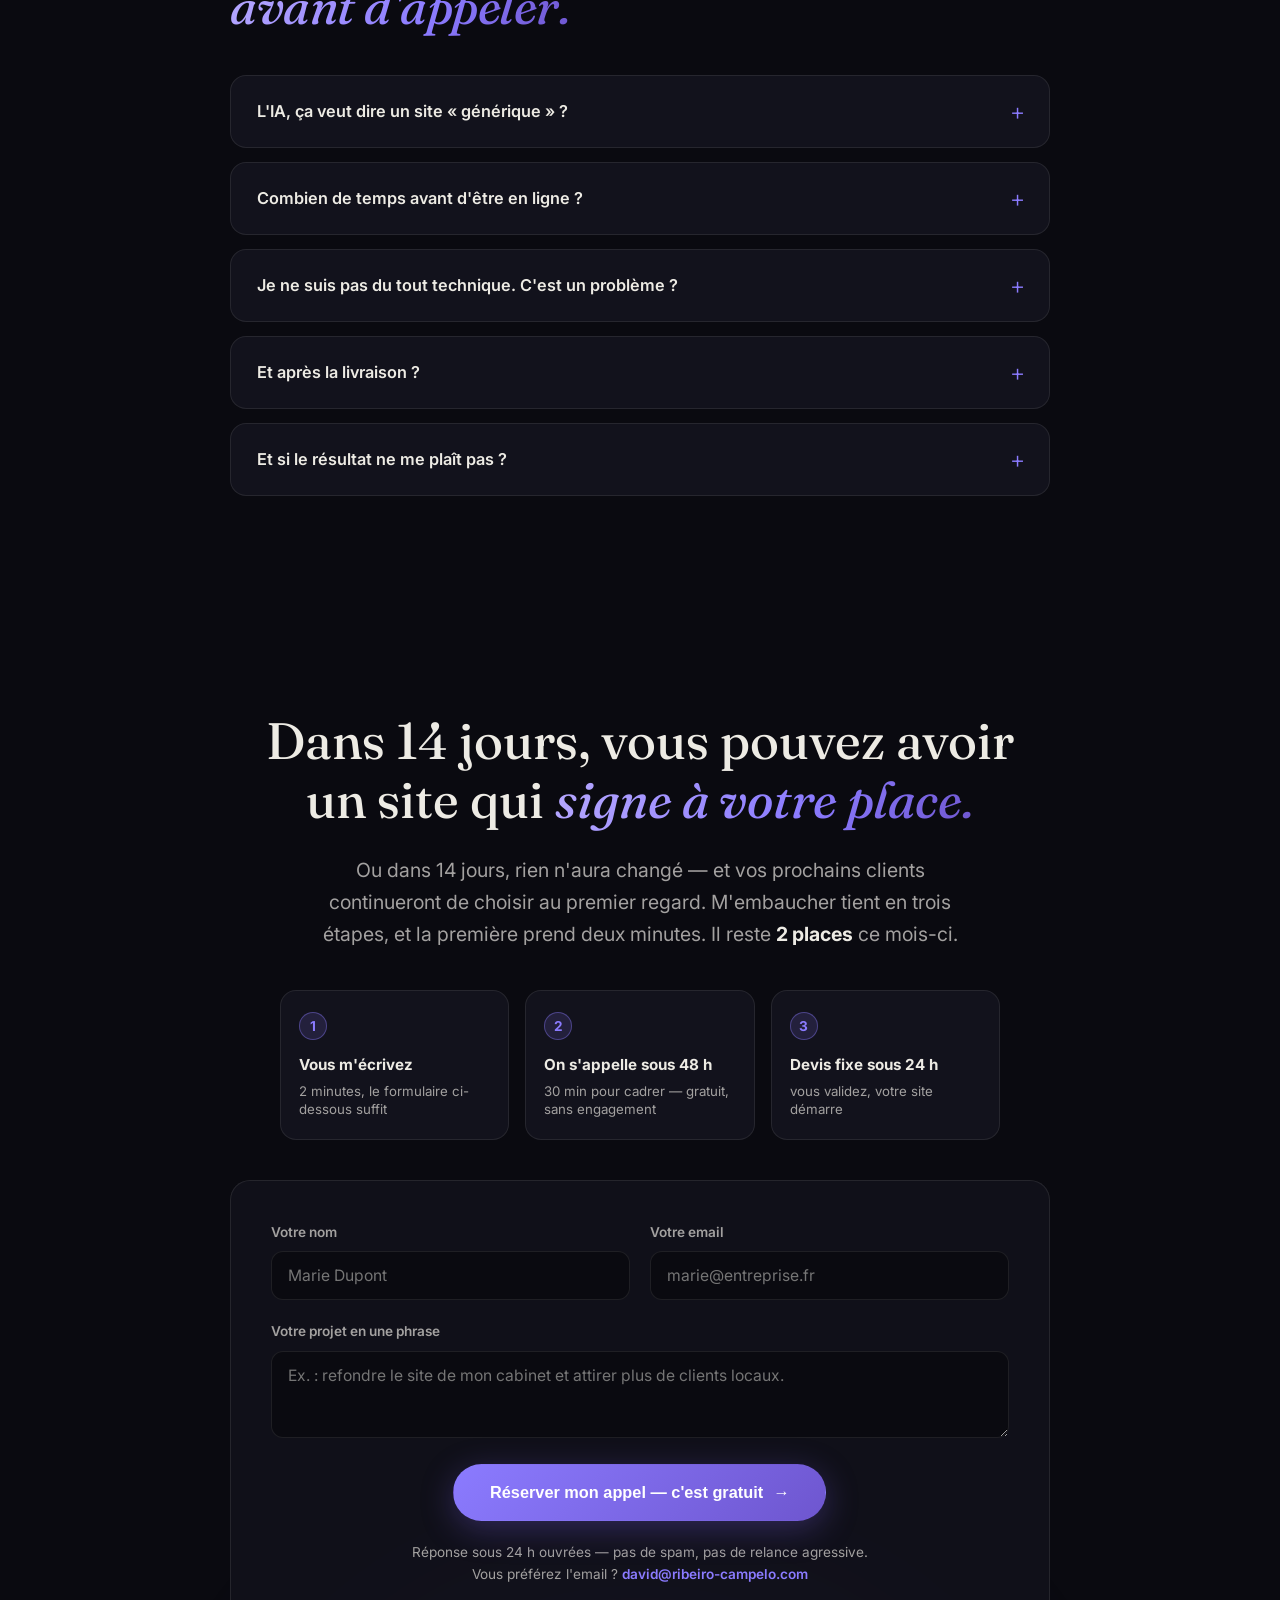
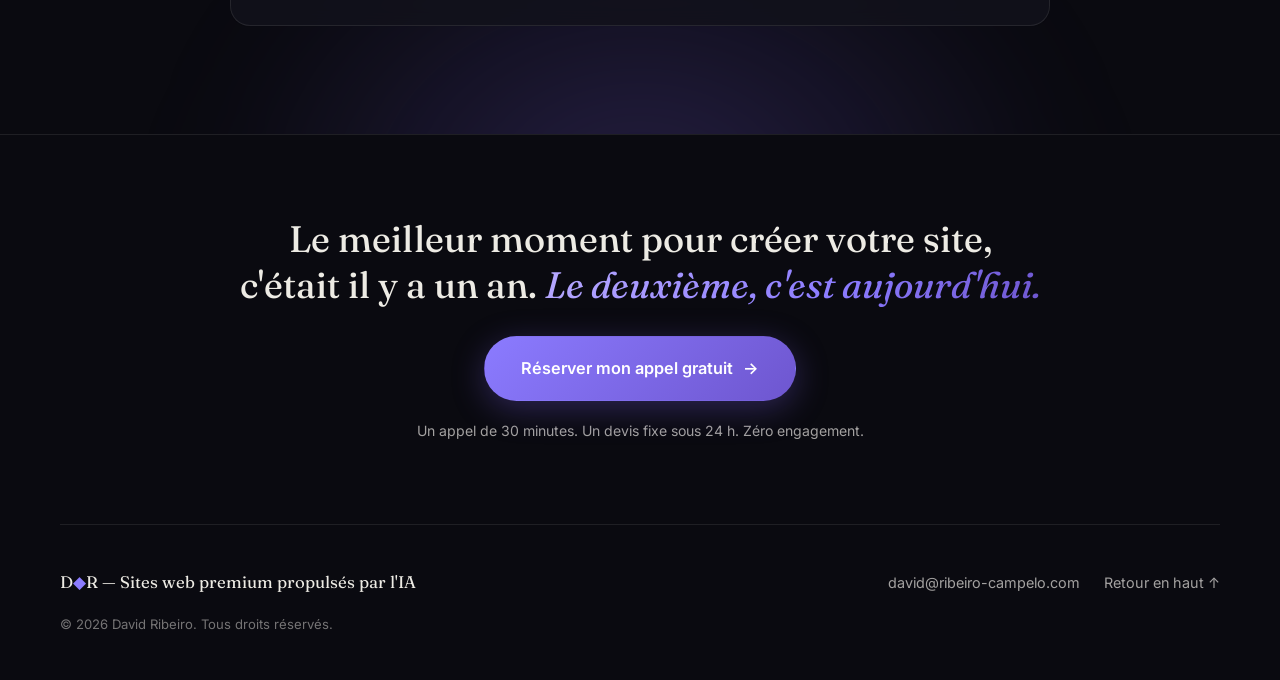
==== commit 77d34c3a: "Passe de rédaction finale : chaque mot mérite sa place Services resserrés en bénéfices d'une phrase," ====
--- a/index.html
+++ b/index.html
@@ -153,28 +153,28 @@
           <article class="bento__card bento__card--large tilt reveal">
             <div class="bento__icon" aria-hidden="true">◇</div>
             <h3>Sites vitrines premium</h3>
-            <p>Un site sur-mesure qui inspire confiance dès la première seconde : design distinctif, animations soignées, 100/100 en performance. Fini le template que vos concurrents utilisent aussi.</p>
+            <p>Design distinctif, animations soignées, 100/100 en performance. Le site qui fait dire « c'est du sérieux » avant même la première ligne lue.</p>
             <span class="bento__tag">Le plus demandé</span>
           </article>
           <article class="bento__card tilt reveal">
             <div class="bento__icon" aria-hidden="true">◈</div>
             <h3>E-commerce qui convertit</h3>
-            <p>Boutiques Shopify ou sur-mesure optimisées pour l'achat : tunnel fluide, paiement en 2 clics, fiches produits générées par IA.</p>
+            <p>Tunnel fluide, paiement en 2 clics, fiches produits rédigées par IA. Moins de paniers abandonnés, plus de commandes.</p>
           </article>
           <article class="bento__card tilt reveal">
             <div class="bento__icon" aria-hidden="true">◆</div>
             <h3>IA intégrée à votre site</h3>
-            <p>Chatbot qui répond à vos clients 24/7, contenus SEO générés et validés, devis automatisés. Votre site travaille, vous encaissez.</p>
+            <p>Chatbot formé à votre activité, devis automatisés, contenus SEO. Il répond à 23 h un dimanche. Vous, vous dormez.</p>
           </article>
           <article class="bento__card tilt reveal">
             <div class="bento__icon" aria-hidden="true">◉</div>
             <h3>Refonte &amp; SEO</h3>
-            <p>Votre site actuel modernisé sans perdre votre référencement — avec un plan SEO concret pour être trouvé par ceux qui vous cherchent.</p>
+            <p>Votre site modernisé sans perdre votre référencement, et un plan concret pour être trouvé par ceux qui vous cherchent déjà.</p>
           </article>
           <article class="bento__card tilt reveal">
             <div class="bento__icon" aria-hidden="true">◎</div>
             <h3>Maintenance sereine</h3>
-            <p>Mises à jour, sauvegardes, sécurité, petites évolutions : je veille sur votre site pour que vous n'y pensiez plus jamais.</p>
+            <p>Mises à jour, sécurité, sauvegardes, petites évolutions. Votre site devient le seul sujet auquel vous ne pensez plus.</p>
           </article>
         </div>
       </div>
@@ -318,15 +318,15 @@
         <p class="eyebrow reveal">Ils en parlent mieux que moi</p>
         <div class="quotes">
           <blockquote class="quote reveal">
-            <p>« Site en ligne 13 jours après notre premier appel. J'ai récupéré deux clients dès le premier mois — le site était déjà remboursé. »</p>
+            <p>« 13 jours entre notre premier appel et la mise en ligne. Deux nouveaux clients le premier mois : le site s'était déjà remboursé. »</p>
             <footer><strong>Claire M.</strong> — Architecte d'intérieur indépendante</footer>
           </blockquote>
           <blockquote class="quote reveal">
-            <p>« Je repoussais ce projet depuis deux ans par peur du jargon. Au final : un appel, une maquette, zéro prise de tête. »</p>
+            <p>« Je repoussais depuis deux ans par peur du jargon. Au final : un appel, une maquette, pas un seul terme technique. »</p>
             <footer><strong>Karim B.</strong> — Artisan menuisier</footer>
           </blockquote>
           <blockquote class="quote reveal">
-            <p>« Le seul prestataire qui m'ait parlé de mes clients avant de me parler de technologie. Mon agenda de consultations est plein. »</p>
+            <p>« Le seul prestataire qui m'ait demandé ce que vaut un client avant de me parler de technologie. Mon agenda est plein. »</p>
             <footer><strong>Sophie L.</strong> — Consultante en gestion de patrimoine</footer>
           </blockquote>
         </div>
@@ -352,15 +352,14 @@
           <h2 class="section__title reveal">Je m'appelle David.<br>Votre site, <em>c'est moi qui le code.</em></h2>
           <p class="about__text reveal">
             Pas d'agence, pas de commercial, pas de stagiaire mystère : la personne
-            avec qui vous échangez au premier appel est celle qui conçoit, code et
-            met en ligne votre site. C'est plus rare qu'on ne le croit — et c'est
-            exactement pour ça que mes délais tiennent.
+            qui répond à votre premier message est celle qui code votre site.
+            C'est rare. C'est aussi pour ça que mes délais tiennent.
           </p>
           <p class="about__text reveal">
-            Développeur web depuis plus de dix ans, j'ai fait de l'IA mon outil de
-            prédilection : elle abat le travail répétitif, je garde la main sur tout
-            ce qui compte — la stratégie, le design, chaque ligne visible de votre site.
-            Vous profitez de la vitesse, sans jamais subir le « générique ».
+            Dix ans de développement web, et l'IA comme outil de prédilection :
+            elle abat le travail répétitif, je garde la main sur tout ce qui compte —
+            la stratégie, le design, chaque ligne visible de votre site. La vitesse
+            d'une machine, jamais le « générique ».
           </p>
           <ul class="about__points reveal">
             <li><strong>Un seul interlocuteur,</strong> du premier appel à la mise en ligne — et après.</li>
@@ -447,24 +446,24 @@
         <h2 class="section__title reveal">Tout ce que vous vous demandez <em>avant d'appeler.</em></h2>
         <div class="faq reveal">
           <details class="faq__item">
-            <summary>Pourquoi l'IA ? Est-ce que mon site sera « générique » ?</summary>
-            <p>Non — c'est l'inverse. L'IA me fait gagner du temps sur le code répétitif et les contenus, que je réinvestis dans ce qui rend votre site unique : le design, la stratégie et vos textes. Chaque site est conçu sur-mesure, relu et validé par un humain : moi.</p>
+            <summary>L'IA, ça veut dire un site « générique » ?</summary>
+            <p>L'inverse. L'IA abat le code répétitif ; le temps gagné part dans ce qui vous rend unique — design, stratégie, textes. Chaque site est conçu, relu et validé par un humain : moi.</p>
           </details>
           <details class="faq__item">
-            <summary>Combien de temps pour avoir mon site en ligne ?</summary>
-            <p>14 jours pour un site vitrine, 4 à 6 semaines pour un e-commerce ou un projet sur-mesure. Vous voyez une première maquette sous 72 h après notre appel de cadrage.</p>
+            <summary>Combien de temps avant d'être en ligne ?</summary>
+            <p>14 jours pour un site vitrine, 4 à 6 semaines pour un e-commerce ou du sur-mesure. Première maquette sous 72 h après notre appel.</p>
           </details>
           <details class="faq__item">
             <summary>Je ne suis pas du tout technique. C'est un problème ?</summary>
-            <p>C'est même mon client préféré. Je m'occupe de tout — nom de domaine, hébergement, emails, mise en ligne — et je vous forme en vidéo pour que vous puissiez modifier vos textes et photos en autonomie.</p>
+            <p>C'est mon client préféré. Domaine, hébergement, emails, mise en ligne : je m'occupe de tout, puis une formation vidéo vous rend autonome sur vos textes et photos.</p>
           </details>
           <details class="faq__item">
-            <summary>Que se passe-t-il après la livraison ?</summary>
-            <p>30 jours d'ajustements sont inclus dans les offres Signature et Sur-mesure. Ensuite, vous êtes libre : gérer seul, ou me confier la maintenance à partir de 90 €/mois.</p>
+            <summary>Et après la livraison ?</summary>
+            <p>30 jours d'ajustements inclus (offres Signature et Sur-mesure). Ensuite vous êtes libre : gérer seul, ou me confier la maintenance dès 90 €/mois.</p>
           </details>
           <details class="faq__item">
             <summary>Et si le résultat ne me plaît pas ?</summary>
-            <p>Le design est validé par vous <em>avant</em> le développement, et je le retravaille jusqu'à votre accord. Si on n'y arrive pas à l'étape maquette, on s'arrête là et vous ne payez que l'acompte.</p>
+            <p>Vous validez le design <em>avant</em> le développement, et je le retravaille jusqu'à votre accord. Si la maquette ne vous convainc pas, on s'arrête : vous n'aurez payé que l'acompte.</p>
           </details>
         </div>
       </div>
@@ -517,6 +516,11 @@
 
   <!-- ══════════════ FOOTER ══════════════ -->
   <footer class="footer">
+    <div class="container footer__cta">
+      <p class="footer__cta-title">Le meilleur moment pour créer votre site,<br>c'était il y a un an. <em>Le deuxième, c'est aujourd'hui.</em></p>
+      <a href="#contact" class="btn btn--primary btn--large magnetic">Réserver mon appel gratuit <span class="btn__arrow" aria-hidden="true">→</span></a>
+      <p class="footer__cta-note">Un appel de 30 minutes. Un devis fixe sous 24 h. Zéro engagement.</p>
+    </div>
     <div class="container footer__inner">
       <p class="footer__logo">D<span class="accent">◆</span>R — Sites web premium propulsés par l'IA</p>
       <nav class="footer__links" aria-label="Liens de pied de page">
--- a/styles.css
+++ b/styles.css
@@ -1014,7 +1014,25 @@
 /* ── Footer ──────────────────────────────────────── */
 .footer {
   border-top: 1px solid var(--line);
-  padding-block: 44px;
+  padding-block: 0 44px;
+}
+.footer__cta {
+  text-align: center;
+  padding: clamp(56px, 9vh, 90px) 0;
+  border-bottom: 1px solid var(--line);
+  margin-bottom: 44px;
+}
+.footer__cta-title {
+  font-family: var(--font-display);
+  font-weight: 450;
+  font-size: clamp(1.5rem, 3.2vw, 2.3rem);
+  line-height: 1.25;
+  margin-bottom: 28px;
+}
+.footer__cta-note {
+  margin-top: 18px;
+  font-size: 0.88rem;
+  color: var(--text-dim);
 }
 .footer__inner {
   display: flex; flex-wrap: wrap; gap: 18px;
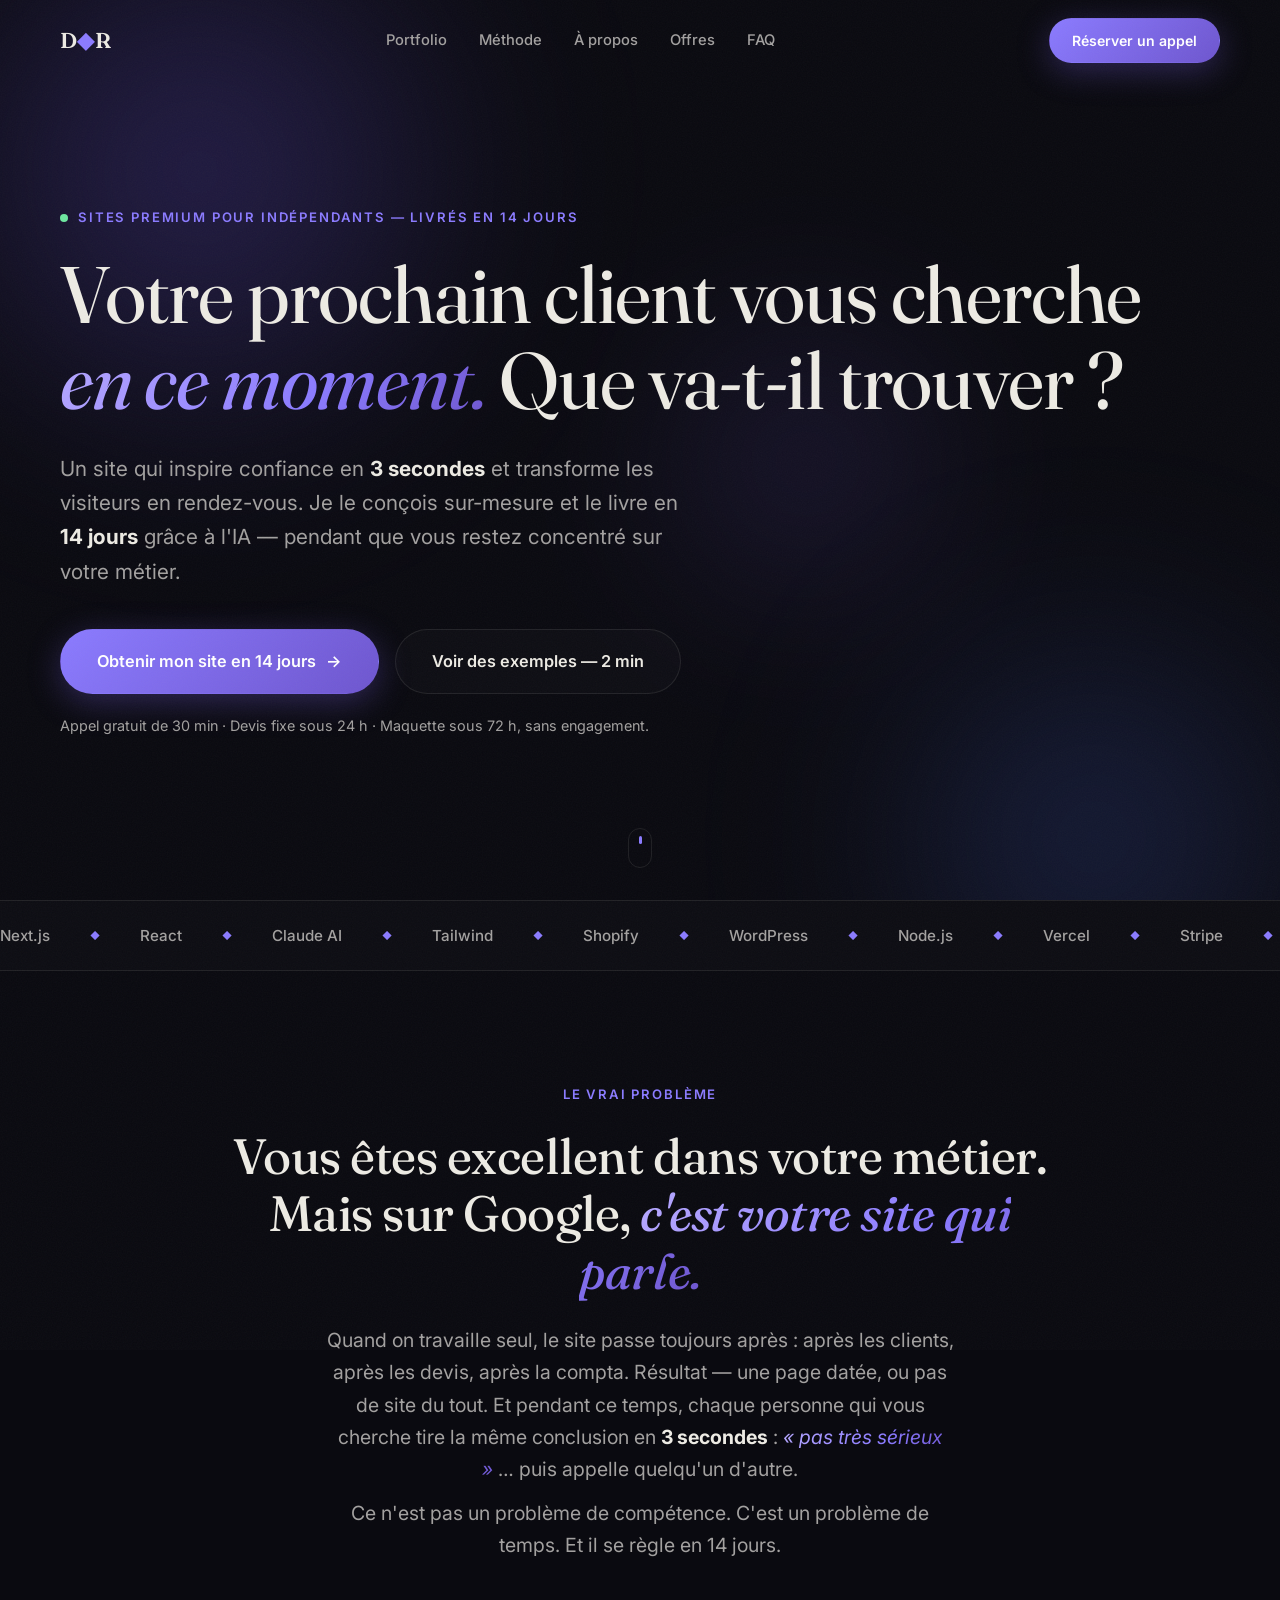
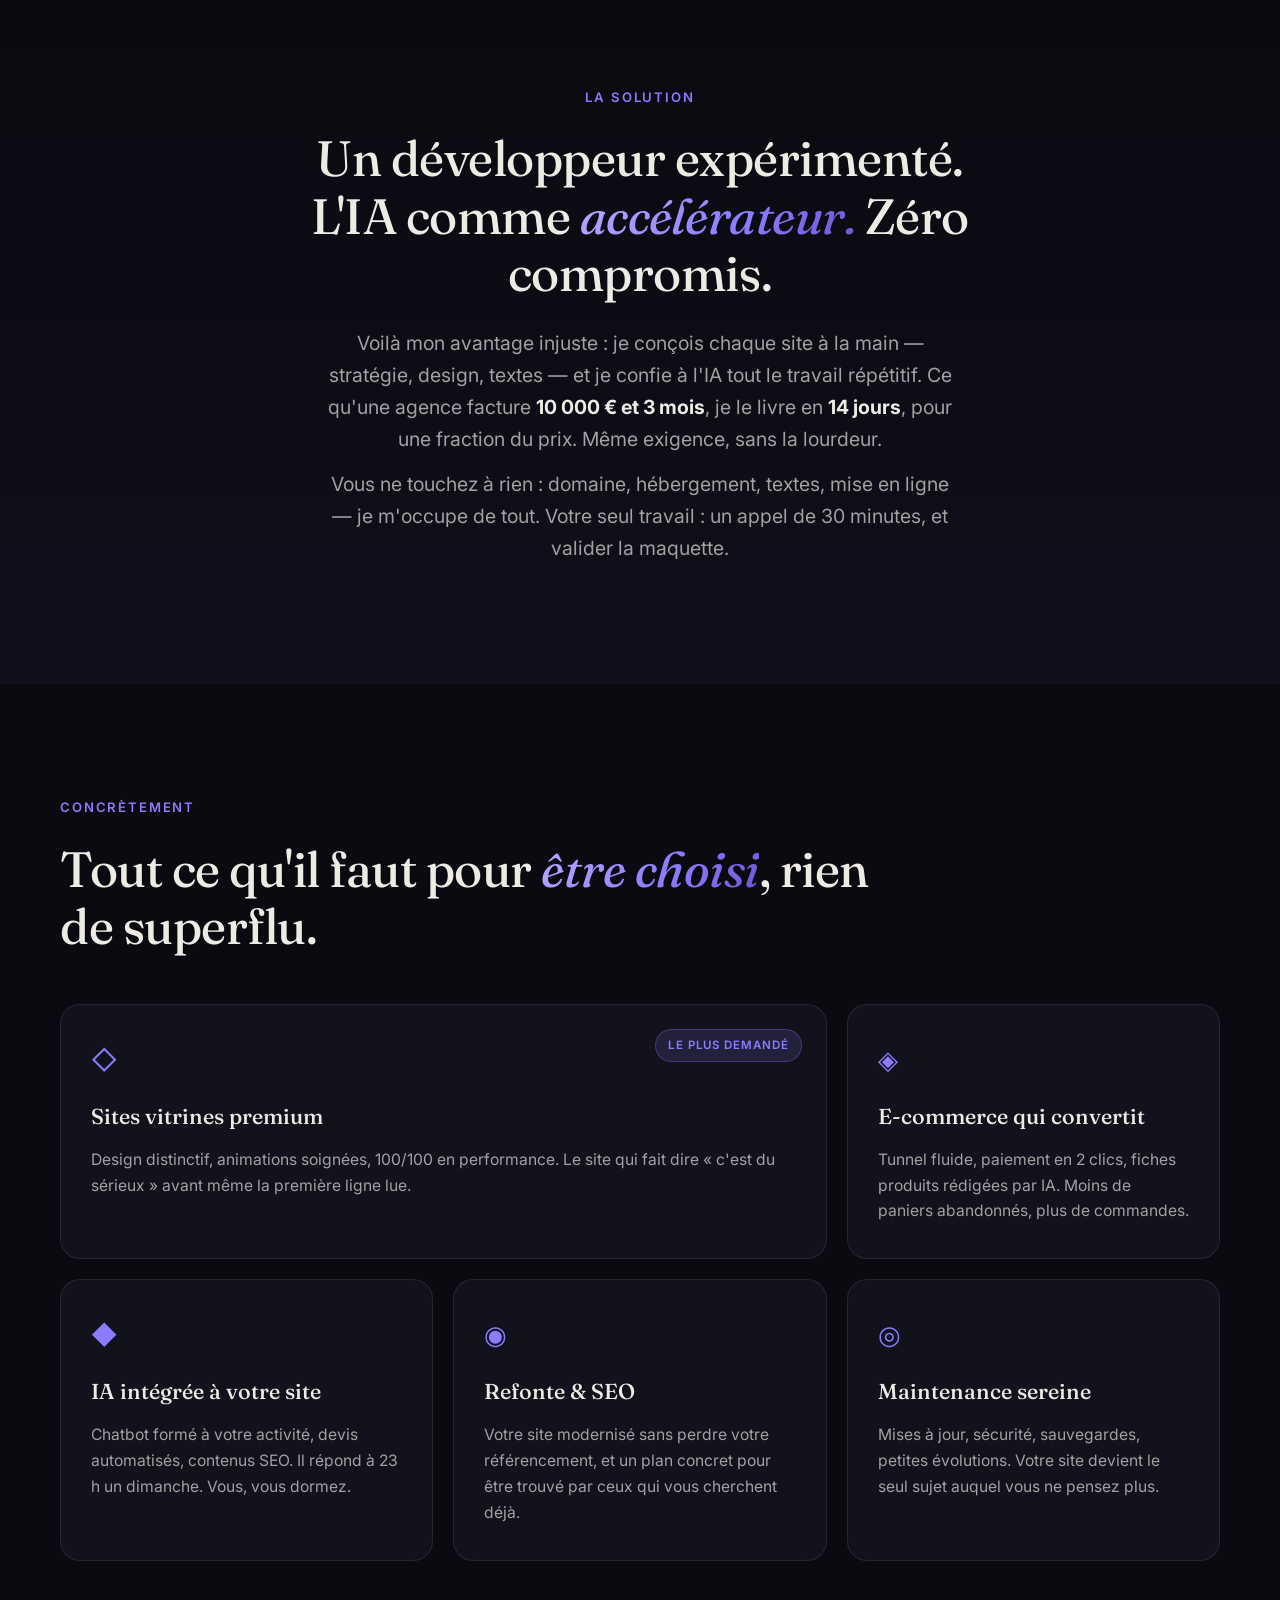
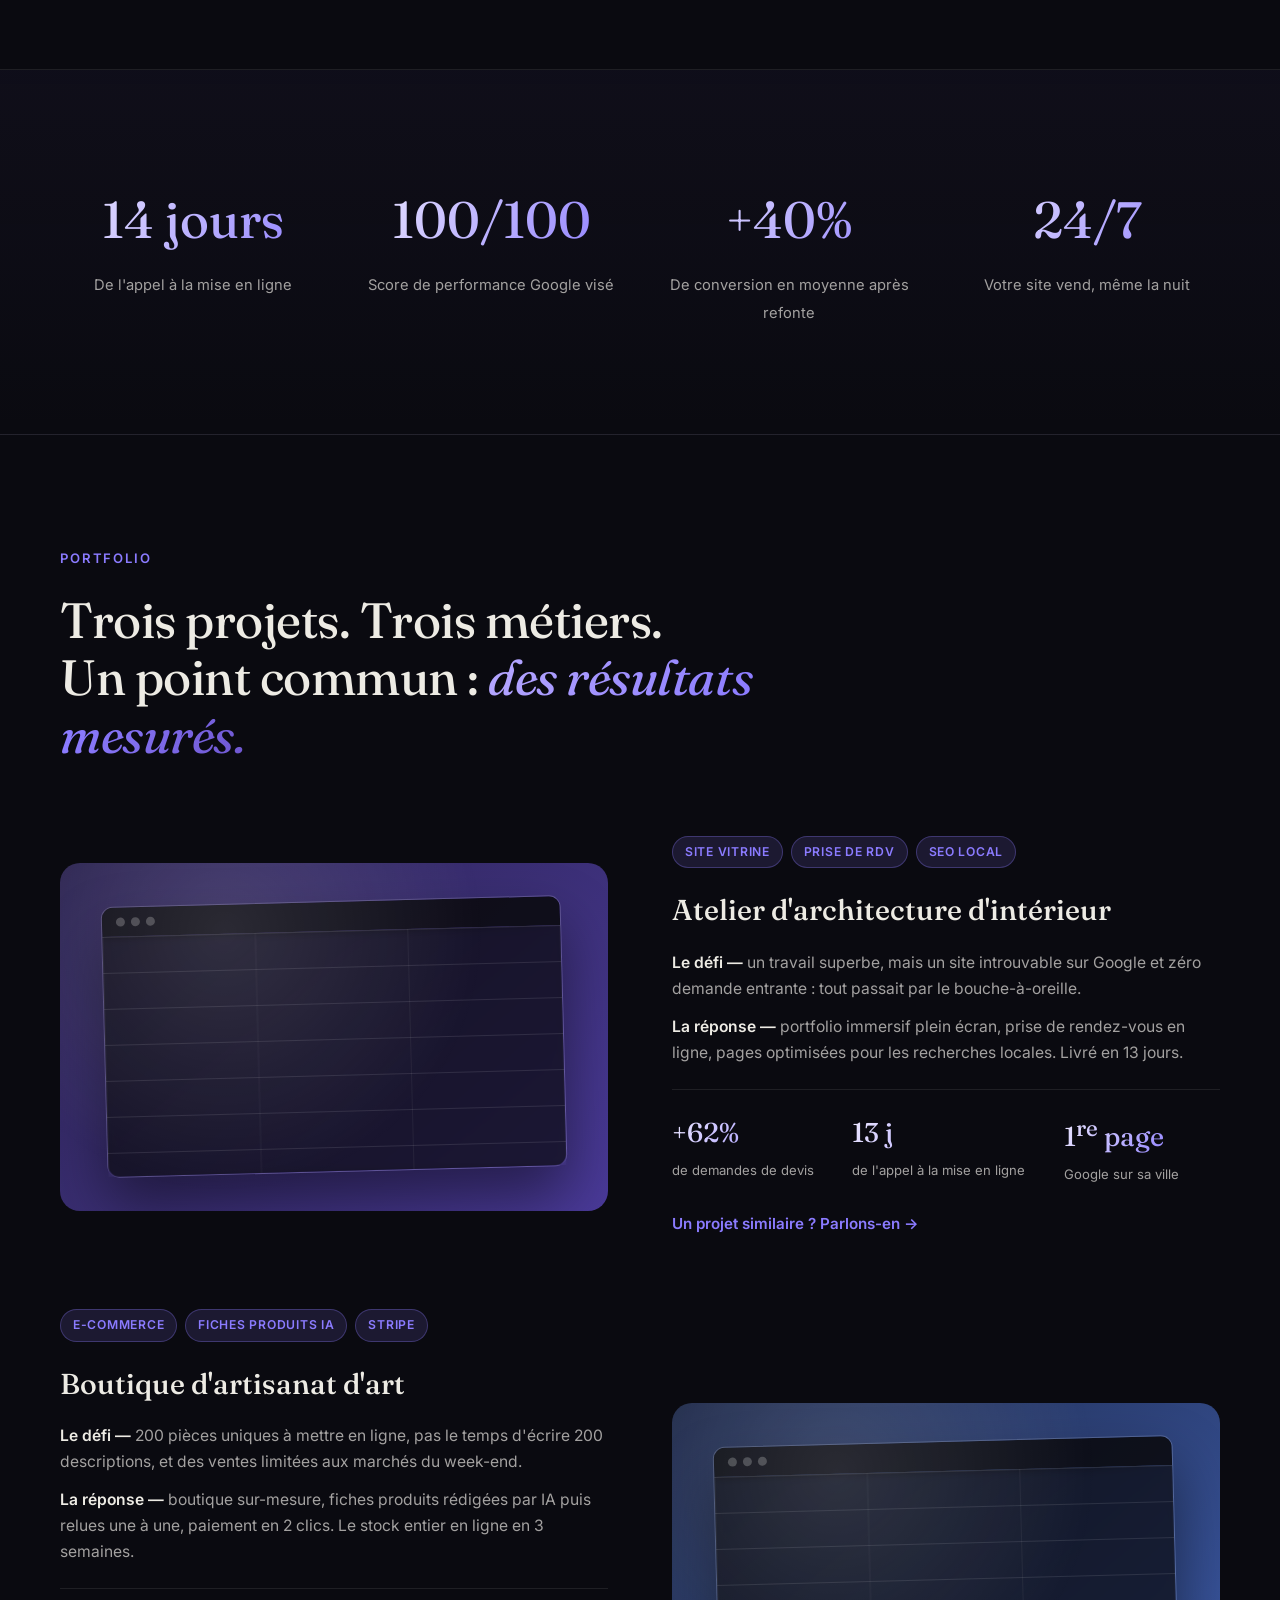
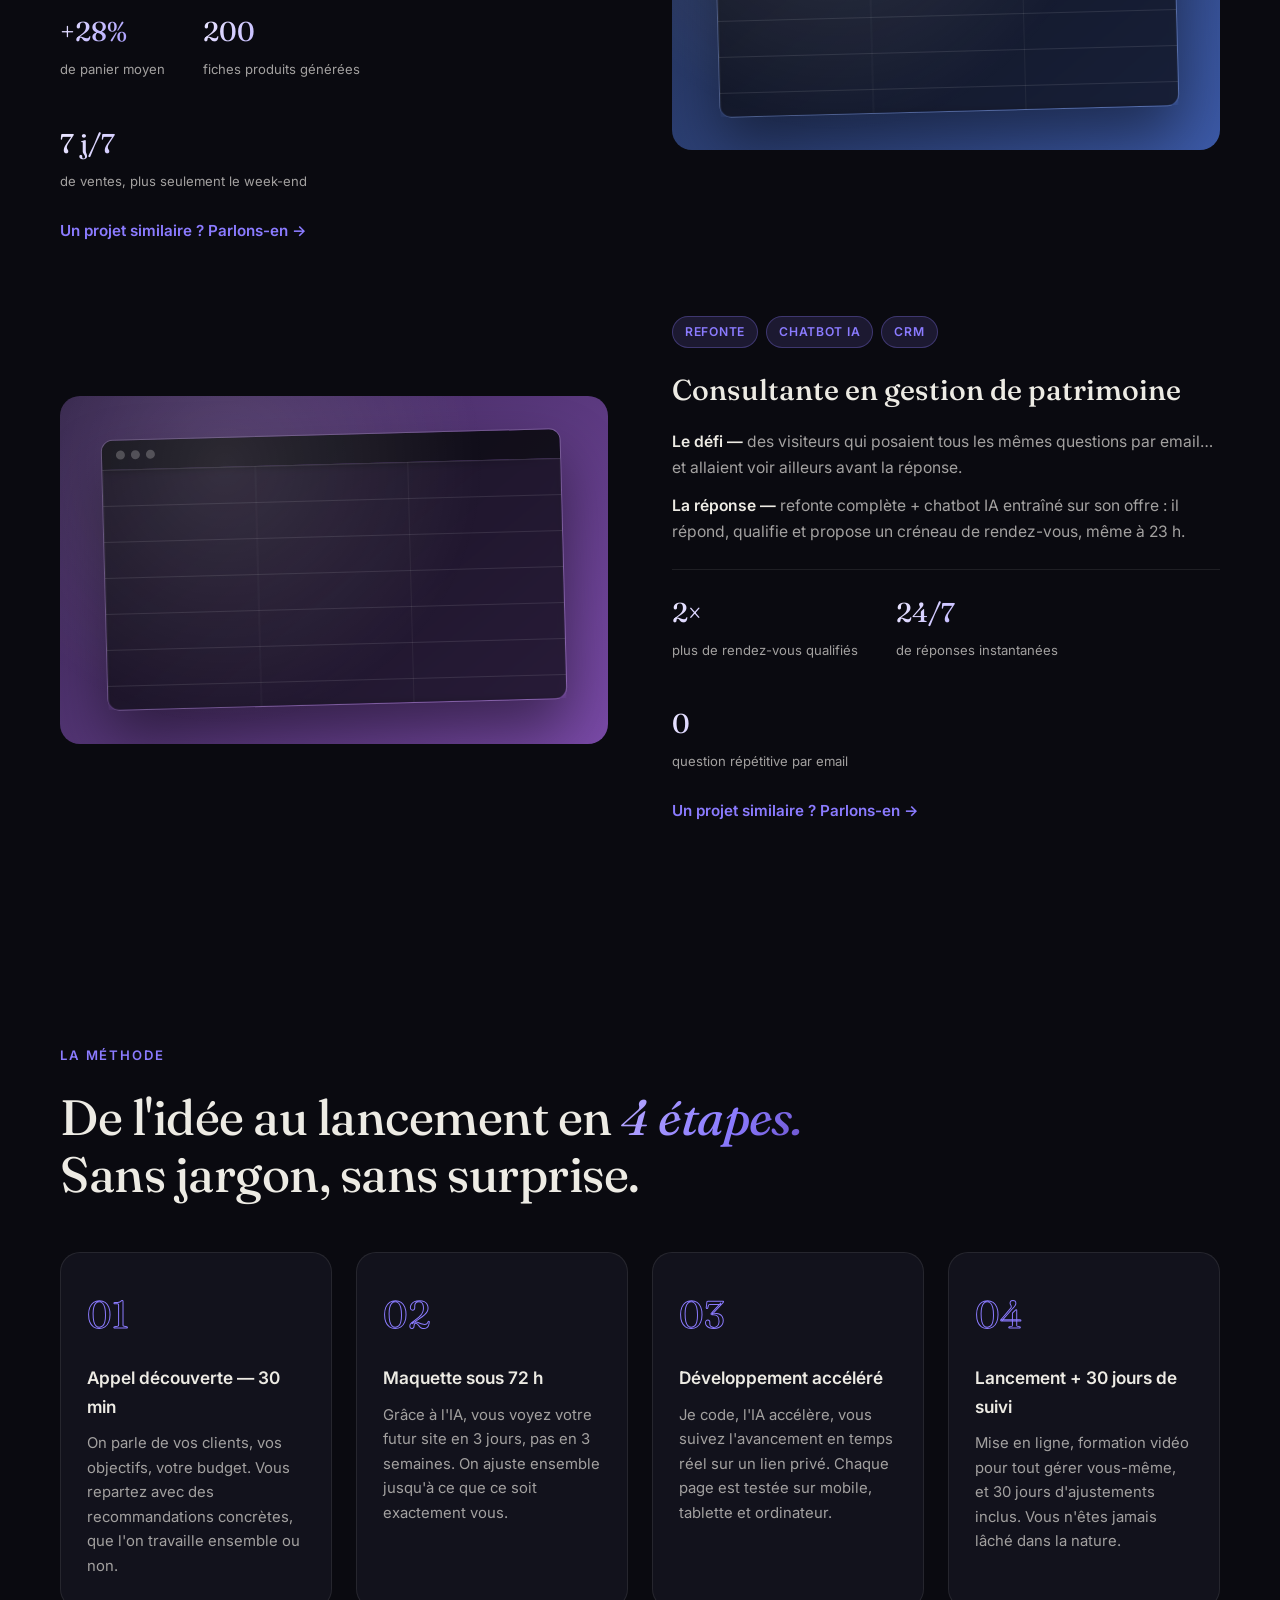
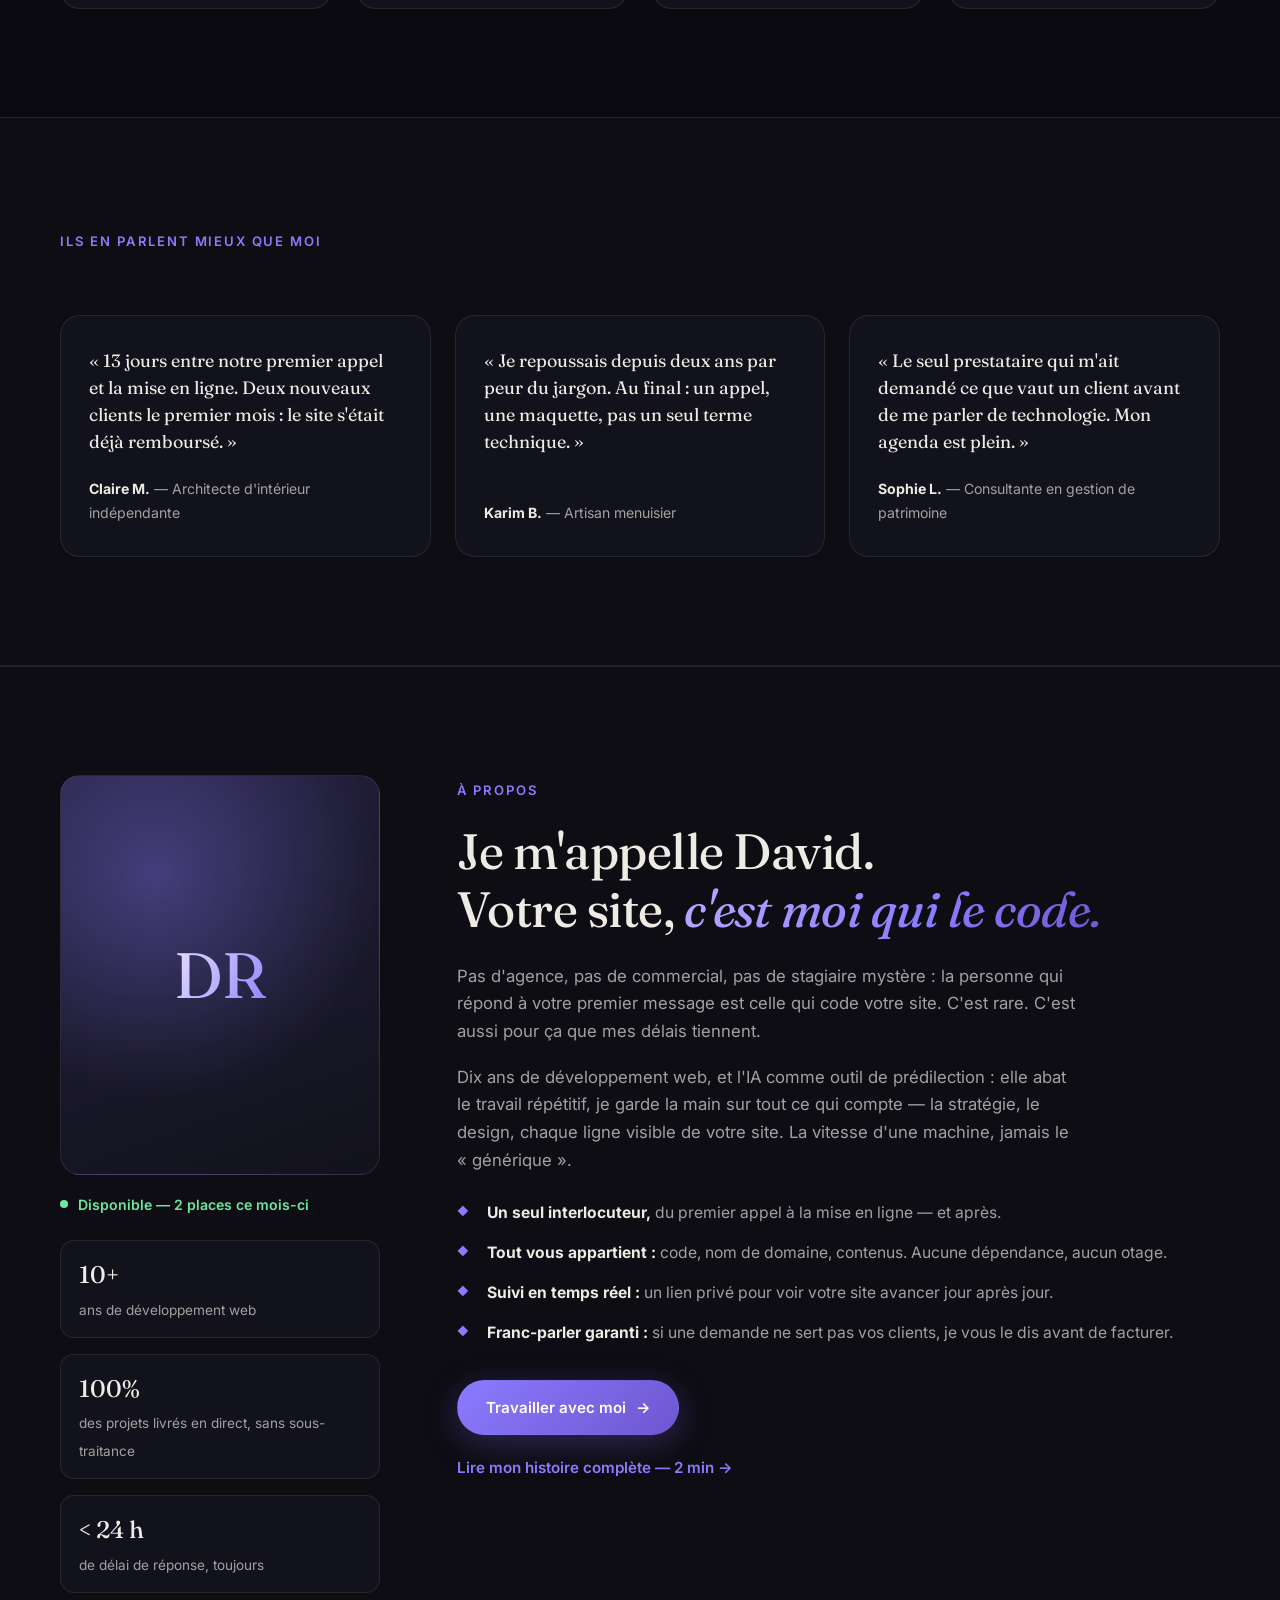
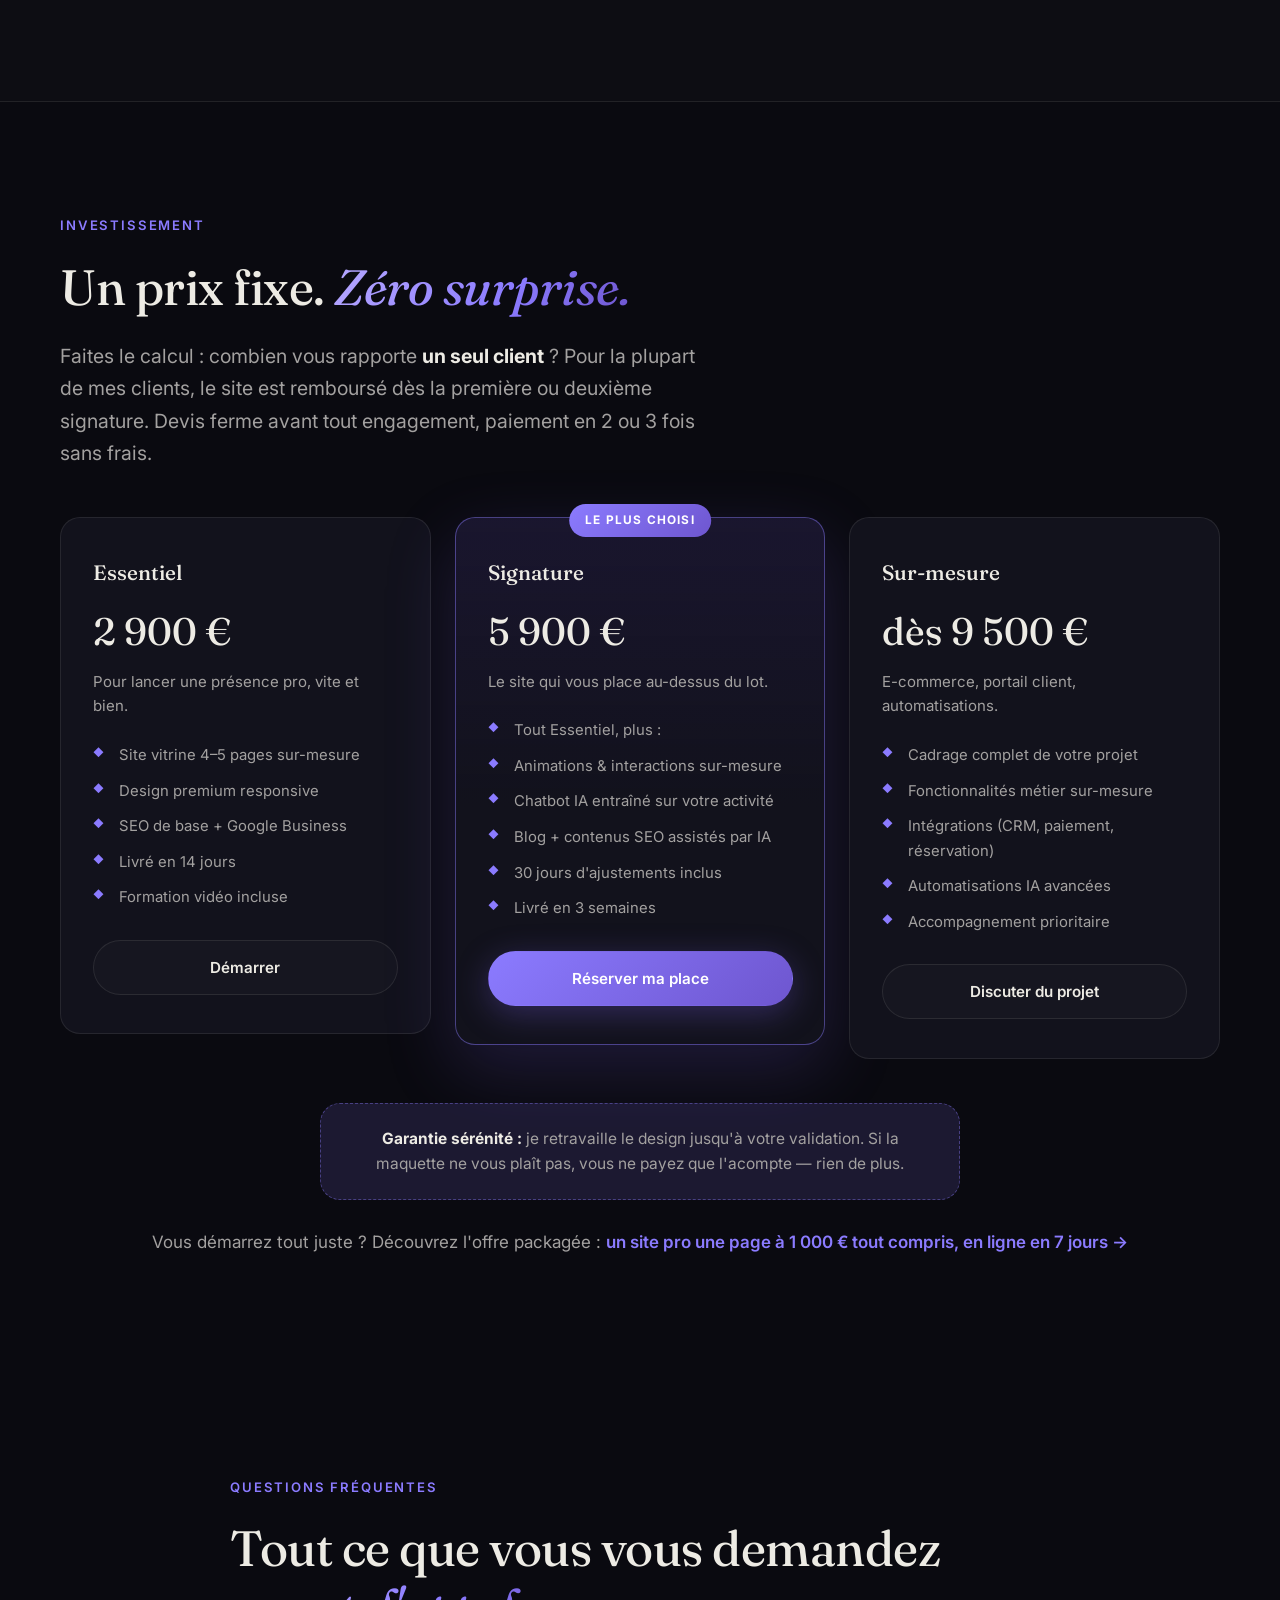
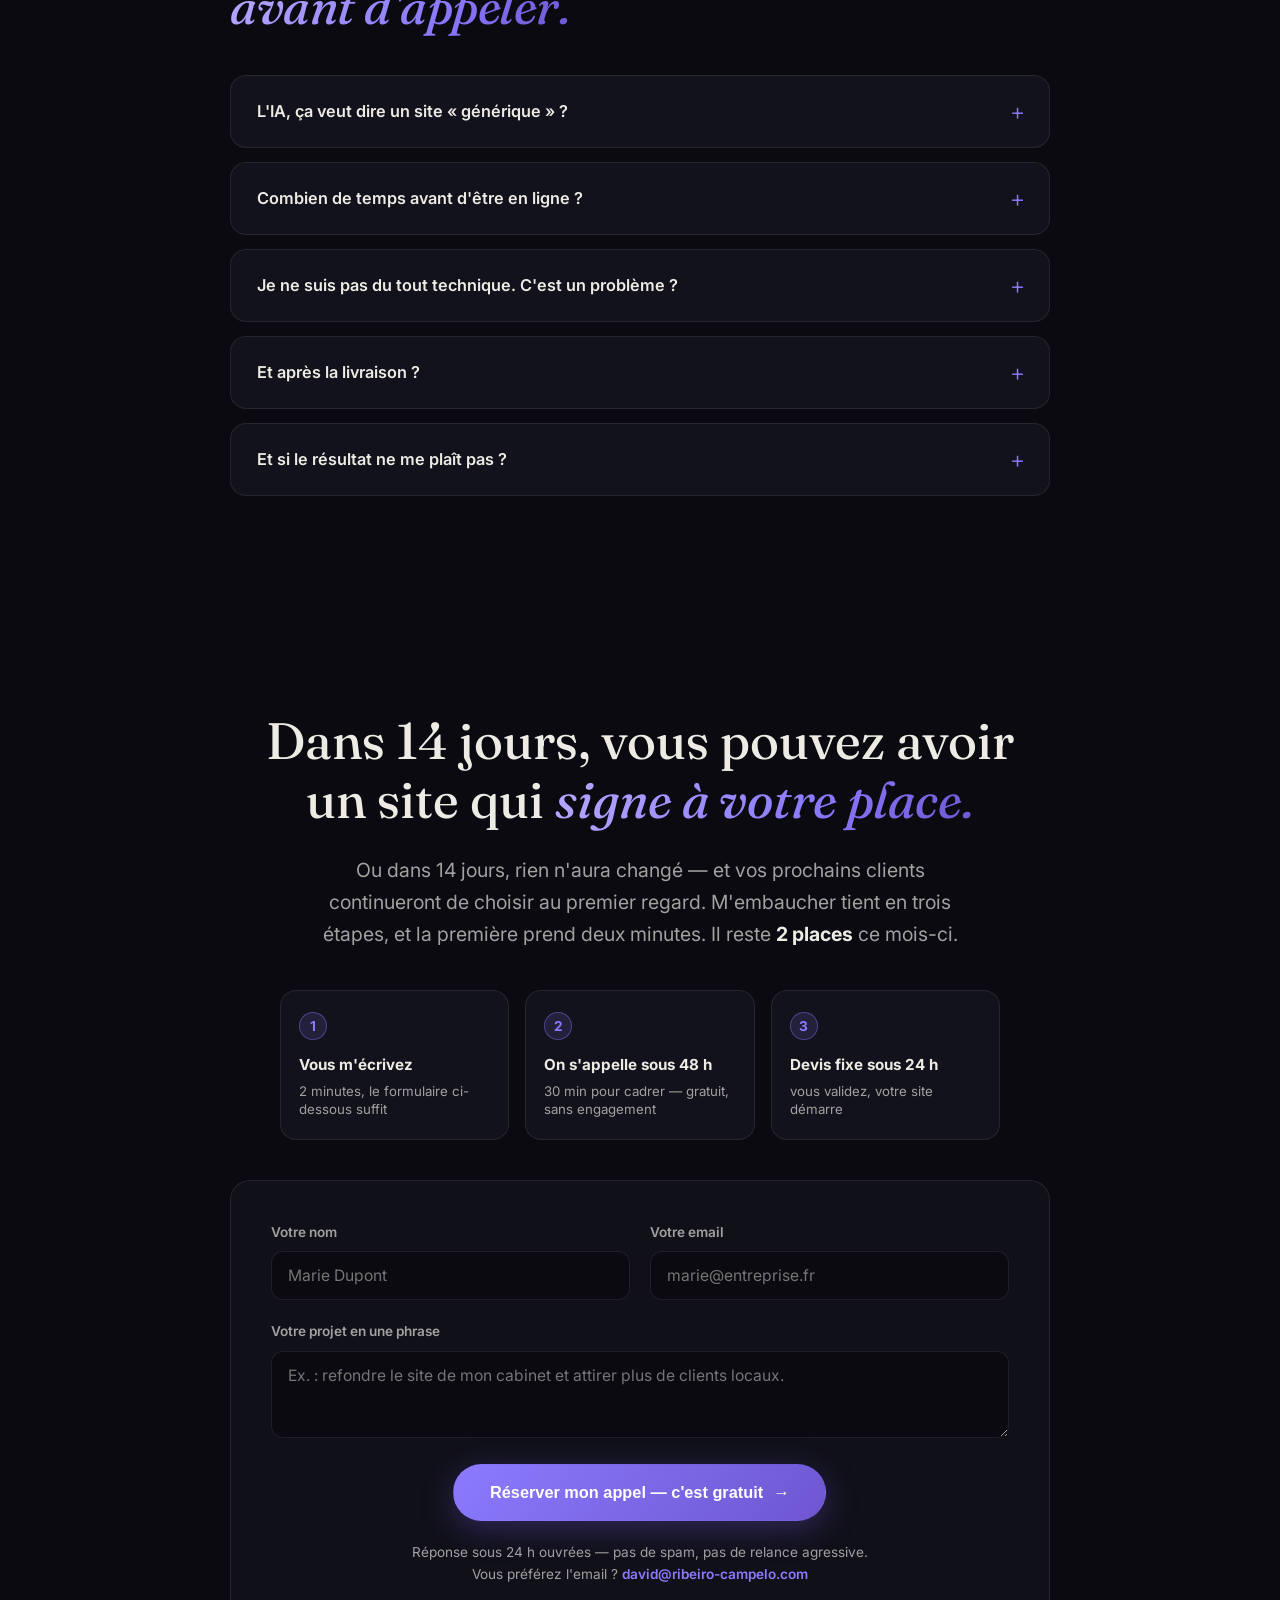
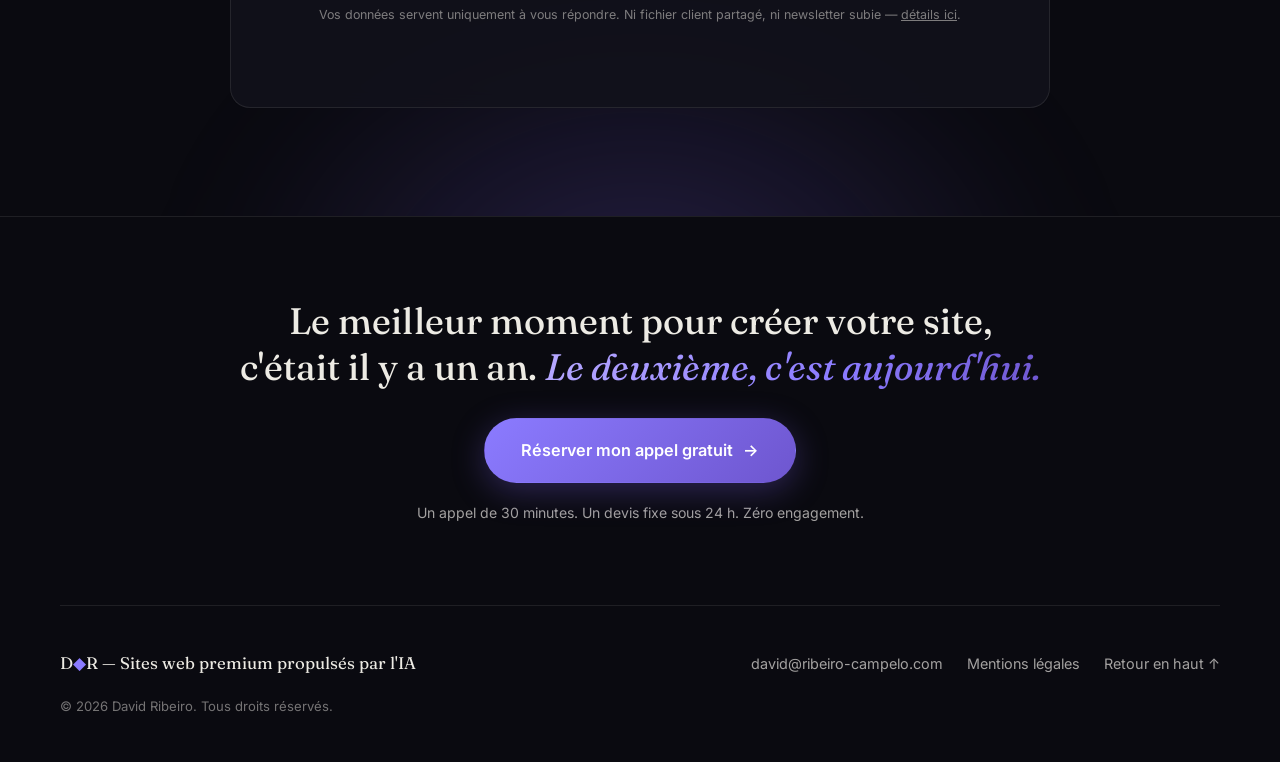
==== commit 3d422a93: "Trois chantiers de mise en ligne : formulaire, mentions légales, placeholders Formulaire : envoi AJA" ====
--- a/index.html
+++ b/index.html
@@ -180,6 +180,7 @@
       </div>
     </section>
 
+    <!-- TODO-PERSO : vérifier que ces 4 chiffres correspondent à votre réalité -->
     <!-- ══════════════ 5. RÉSULTATS / CHIFFRES ══════════════ -->
     <section class="section stats">
       <div class="container">
@@ -204,6 +205,7 @@
       </div>
     </section>
 
+    <!-- TODO-PERSO : remplacer les 3 études de cas (projets, métriques, visuels) par de vrais projets -->
     <!-- ══════════════ 6. PORTFOLIO / ÉTUDES DE CAS ══════════════ -->
     <section class="section" id="realisations">
       <div class="container">
@@ -312,6 +314,7 @@
       </div>
     </section>
 
+    <!-- TODO-PERSO : les 3 témoignages ci-dessous sont des MODÈLES — à remplacer par de vrais avis clients avant mise en ligne (publier de faux avis est illégal) -->
     <!-- ══════════════ 8. TÉMOIGNAGES ══════════════ -->
     <section class="section testimonials">
       <div class="container">
@@ -333,6 +336,7 @@
       </div>
     </section>
 
+    <!-- TODO-PERSO : remplacer le monogramme par une vraie photo et vérifier les faits chiffrés (années, délais) -->
     <!-- ══════════════ 8b. À PROPOS ══════════════ -->
     <section class="section about" id="apropos">
       <div class="container about__grid">
@@ -485,6 +489,7 @@
           <li><span>3</span><strong>Devis fixe sous 24 h</strong><small>vous validez, votre site démarre</small></li>
         </ol>
         <form class="contact-form reveal" id="contactForm" action="mailto:david@ribeiro-campelo.com" method="post" enctype="text/plain">
+          <input type="text" name="_gotcha" tabindex="-1" autocomplete="off" style="position:absolute;left:-9999px" aria-hidden="true">
           <div class="contact-form__row">
             <label>
               <span>Votre nom</span>
@@ -506,6 +511,7 @@
             Réponse sous 24 h ouvrées — pas de spam, pas de relance agressive.<br>
             Vous préférez l'email ? <a href="mailto:david@ribeiro-campelo.com">david@ribeiro-campelo.com</a>
           </p>
+          <p class="contact-form__rgpd">Vos données servent uniquement à vous répondre. Ni fichier client partagé, ni newsletter subie — <a href="mentions-legales.html">détails ici</a>.</p>
         </form>
       </div>
     </section>
@@ -525,6 +531,7 @@
       <p class="footer__logo">D<span class="accent">◆</span>R — Sites web premium propulsés par l'IA</p>
       <nav class="footer__links" aria-label="Liens de pied de page">
         <a href="mailto:david@ribeiro-campelo.com">david@ribeiro-campelo.com</a>
+        <a href="mentions-legales.html">Mentions légales</a>
         <a href="#top">Retour en haut ↑</a>
       </nav>
       <p class="footer__legal">© 2026 David Ribeiro. Tous droits réservés.</p>
--- a/styles.css
+++ b/styles.css
@@ -1010,6 +1010,53 @@
   font-size: 0.85rem;
   color: var(--text-dim);
 }
+.contact-form__rgpd {
+  text-align: center;
+  font-size: 0.78rem;
+  color: var(--text-dim);
+  opacity: 0.75;
+}
+.contact-form__rgpd a { color: var(--text-dim); }
+.form-status {
+  text-align: center;
+  font-size: 0.95rem;
+  min-height: 1.4em;
+  color: var(--text-dim);
+}
+.form-status--ok { color: #6ee7a0; font-weight: 600; }
+.form-status--error { color: #f0a3a3; }
+.form-status--error a { color: var(--accent); font-weight: 600; }
+
+/* ── Page mentions légales ───────────────────────── */
+.legal { padding-top: clamp(130px, 18vh, 180px); }
+.legal__updated {
+  color: var(--text-dim);
+  font-size: 0.9rem;
+  margin-bottom: 40px;
+}
+.legal h2 {
+  font-family: var(--font-display);
+  font-weight: 500;
+  font-size: 1.35rem;
+  margin: 40px 0 14px;
+}
+.legal p, .legal li {
+  color: var(--text-dim);
+  font-size: 0.98rem;
+  line-height: 1.75;
+}
+.legal p { margin-bottom: 12px; }
+.legal ul { margin: 0 0 12px 22px; display: flex; flex-direction: column; gap: 8px; }
+.legal strong { color: var(--text); }
+.legal a { color: var(--accent); text-decoration: none; }
+.legal__todo {
+  color: #f0c27a;
+  background: rgba(240, 194, 122, 0.08);
+  border: 1px dashed rgba(240, 194, 122, 0.4);
+  border-radius: 6px;
+  padding: 1px 8px;
+}
+.legal__back { margin-top: 48px; }
 
 /* ── Footer ──────────────────────────────────────── */
 .footer {
